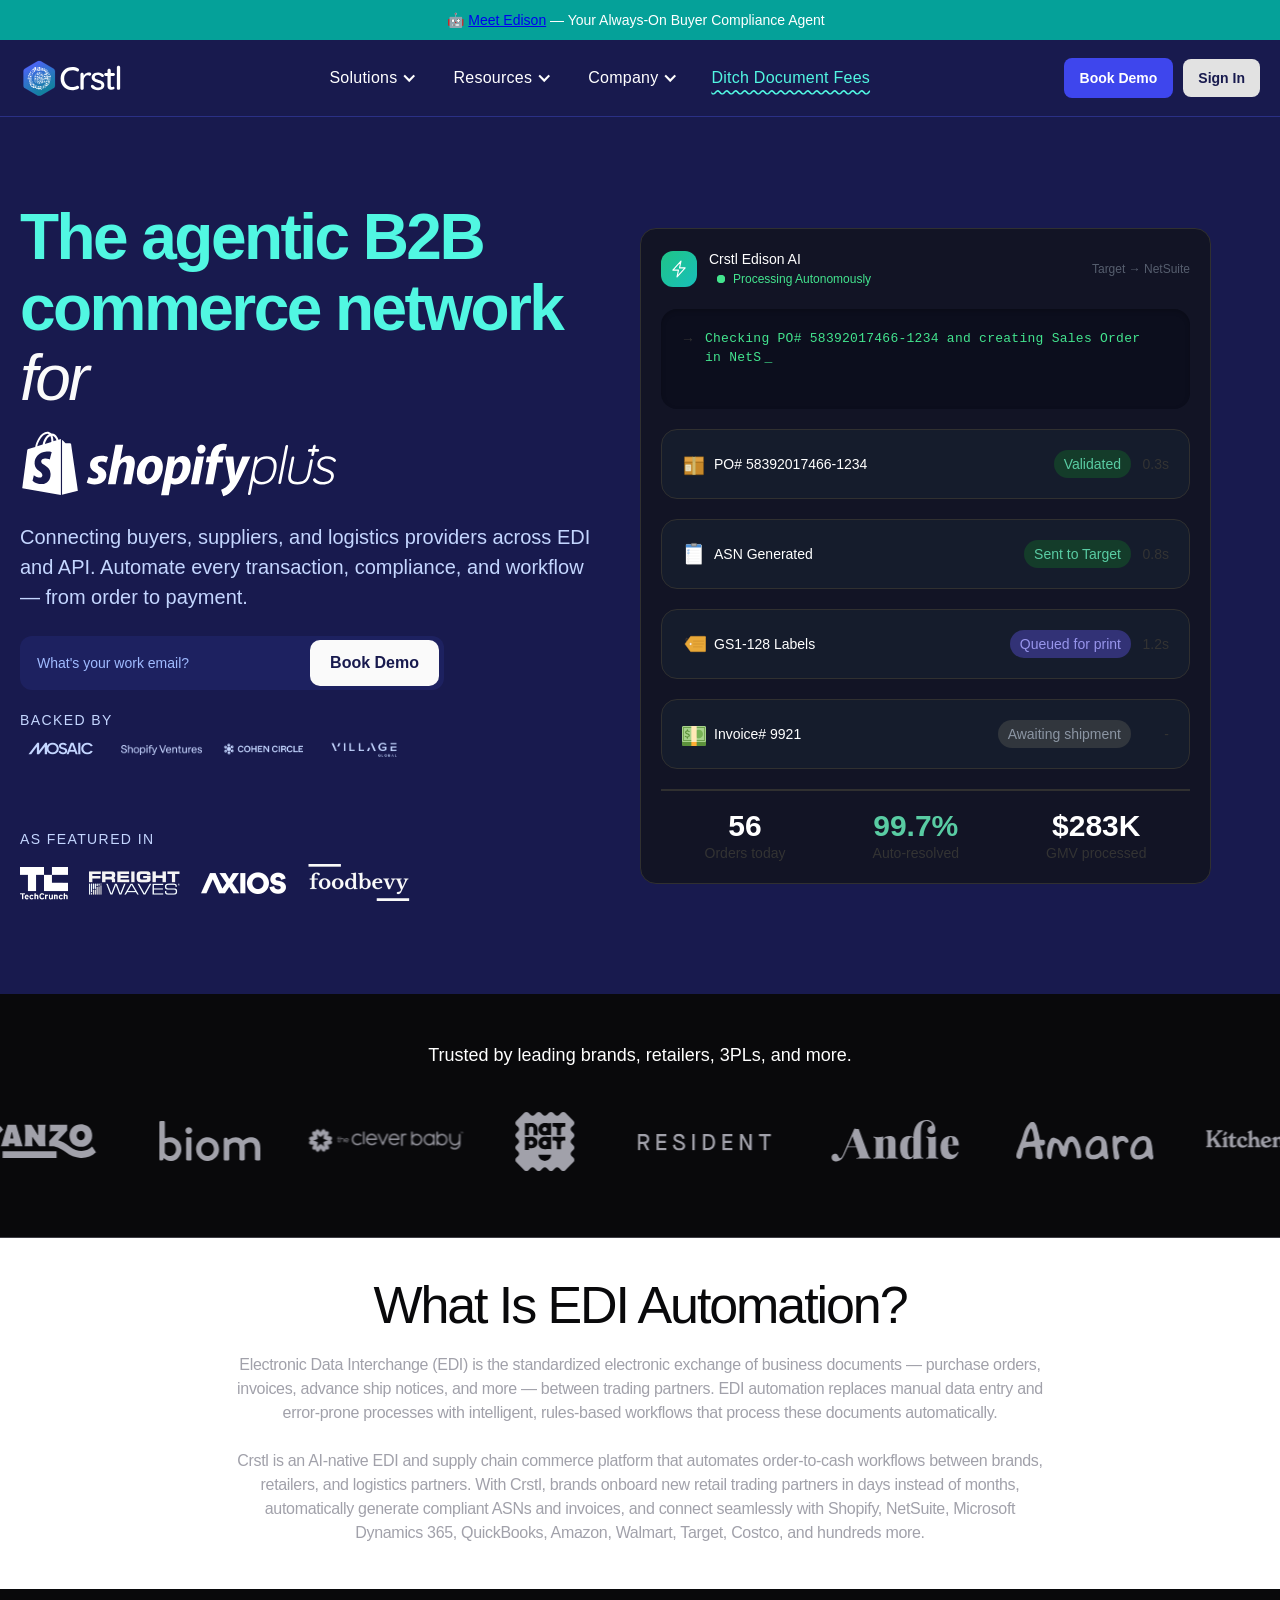
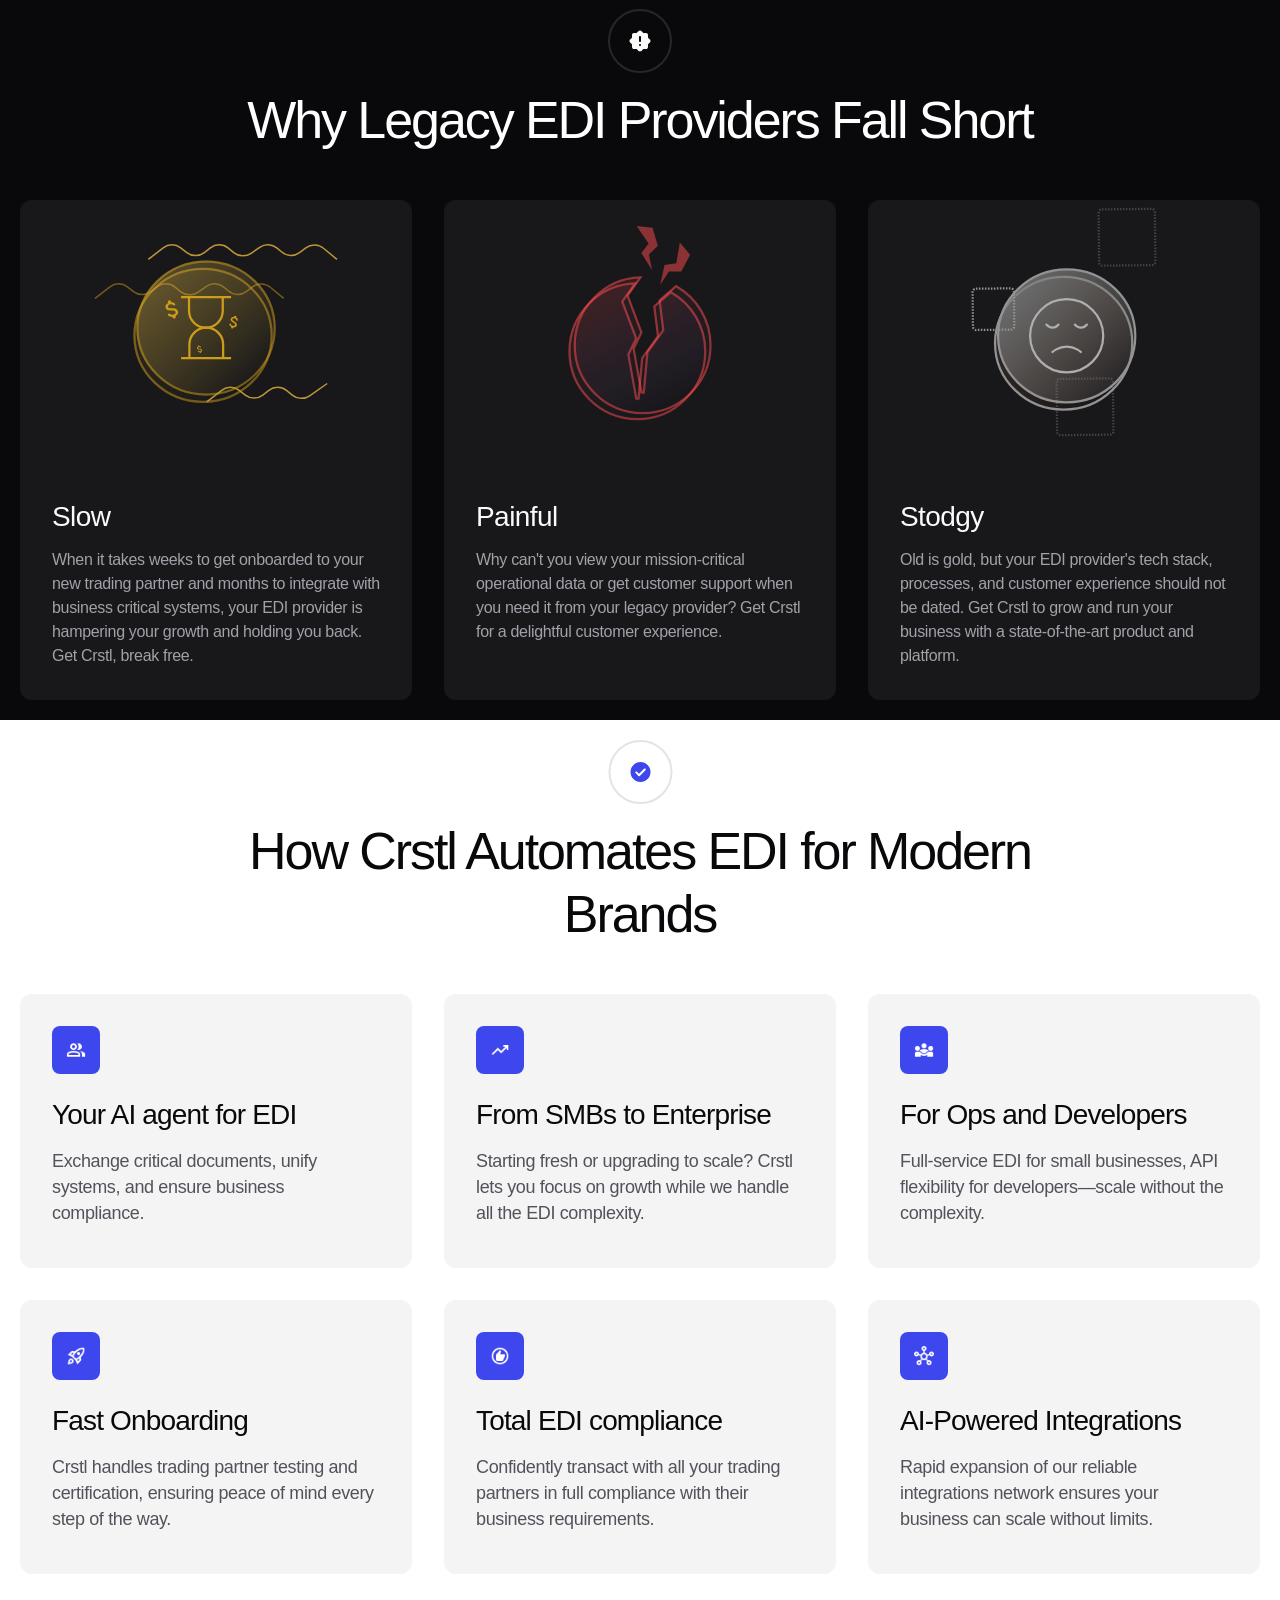
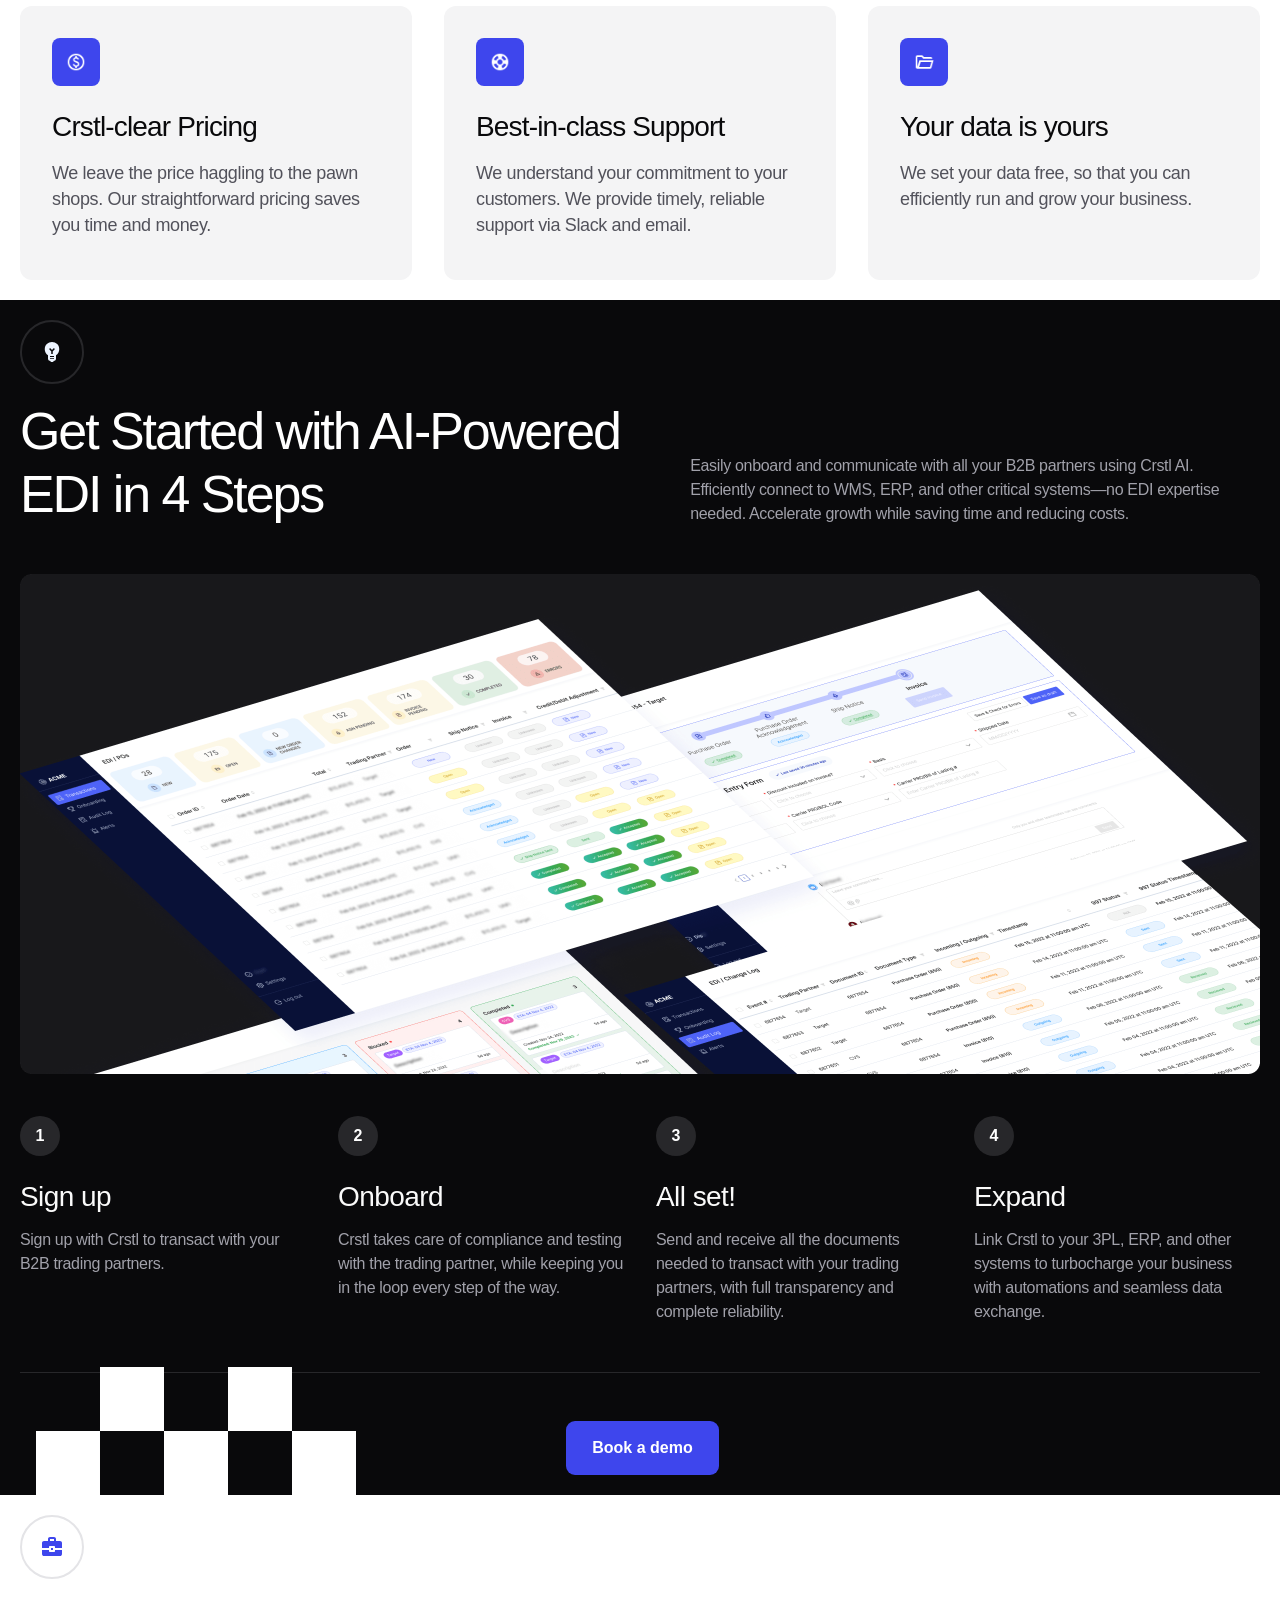
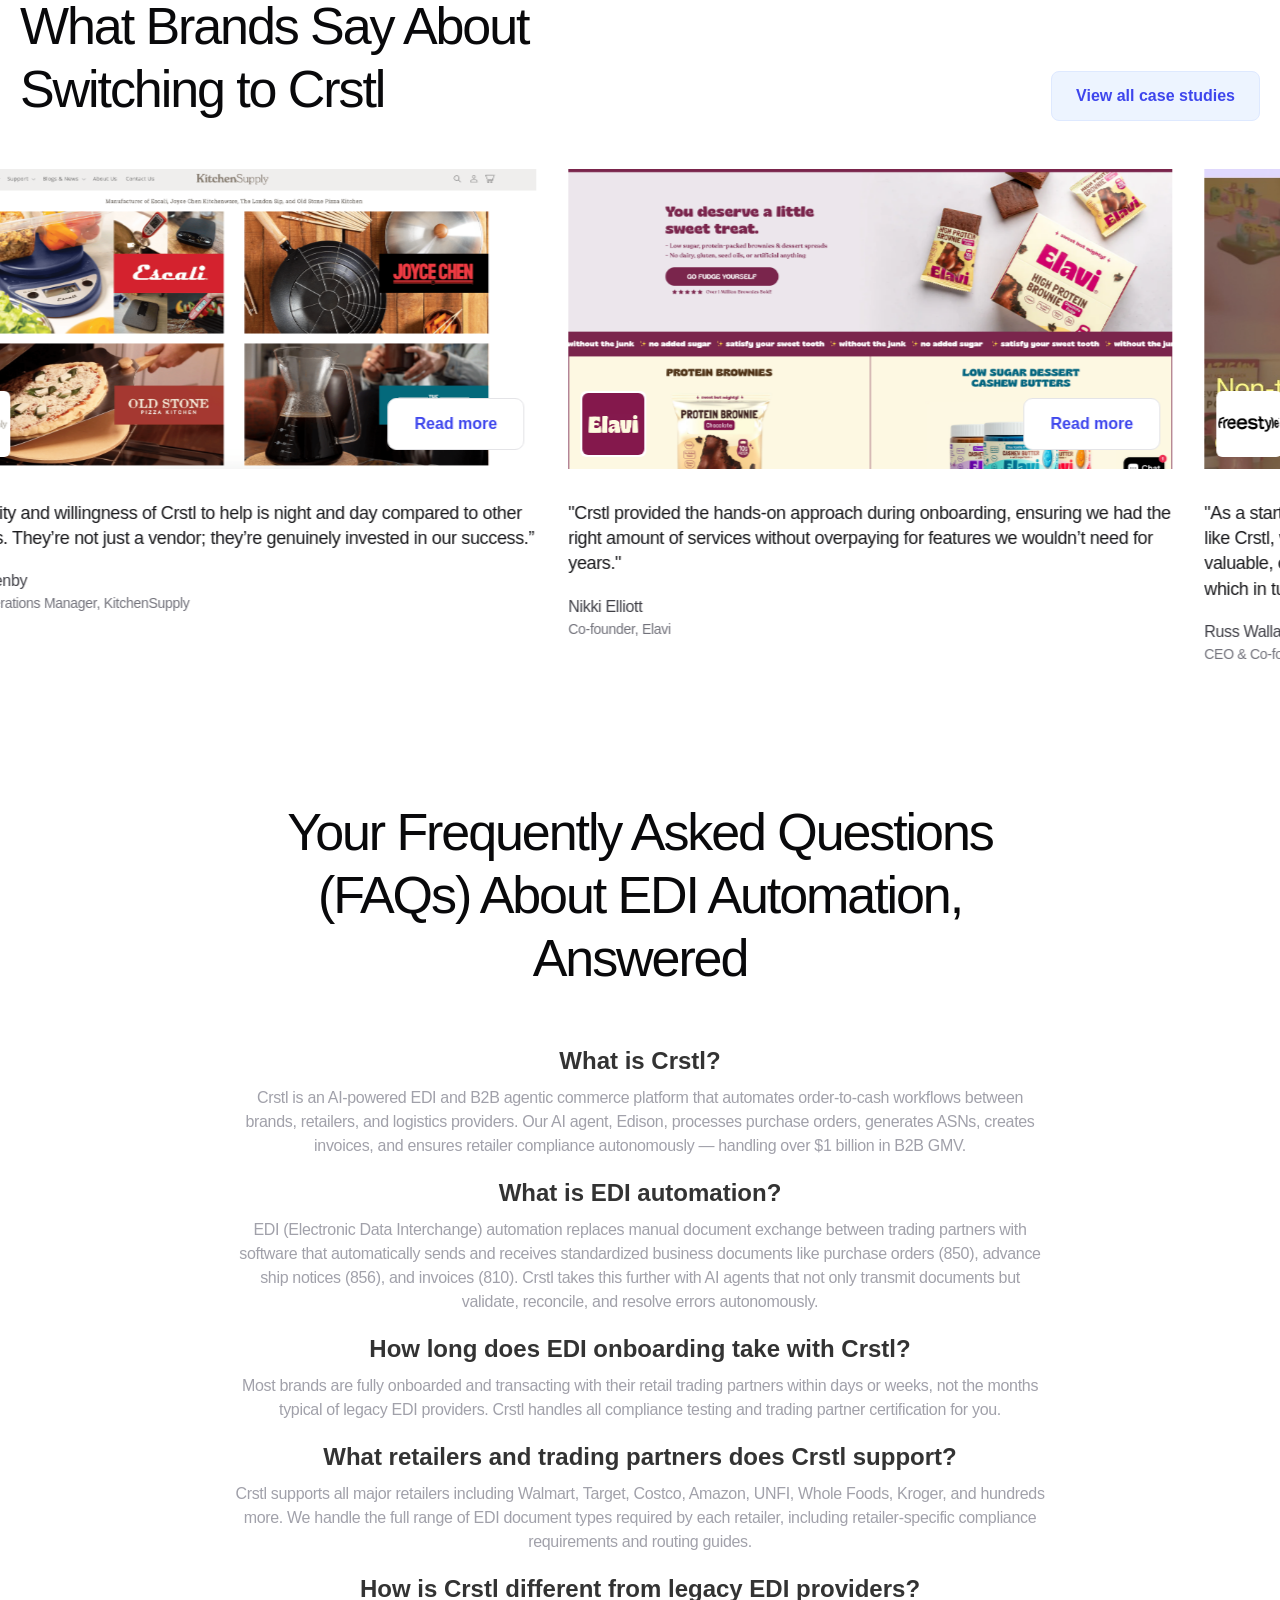
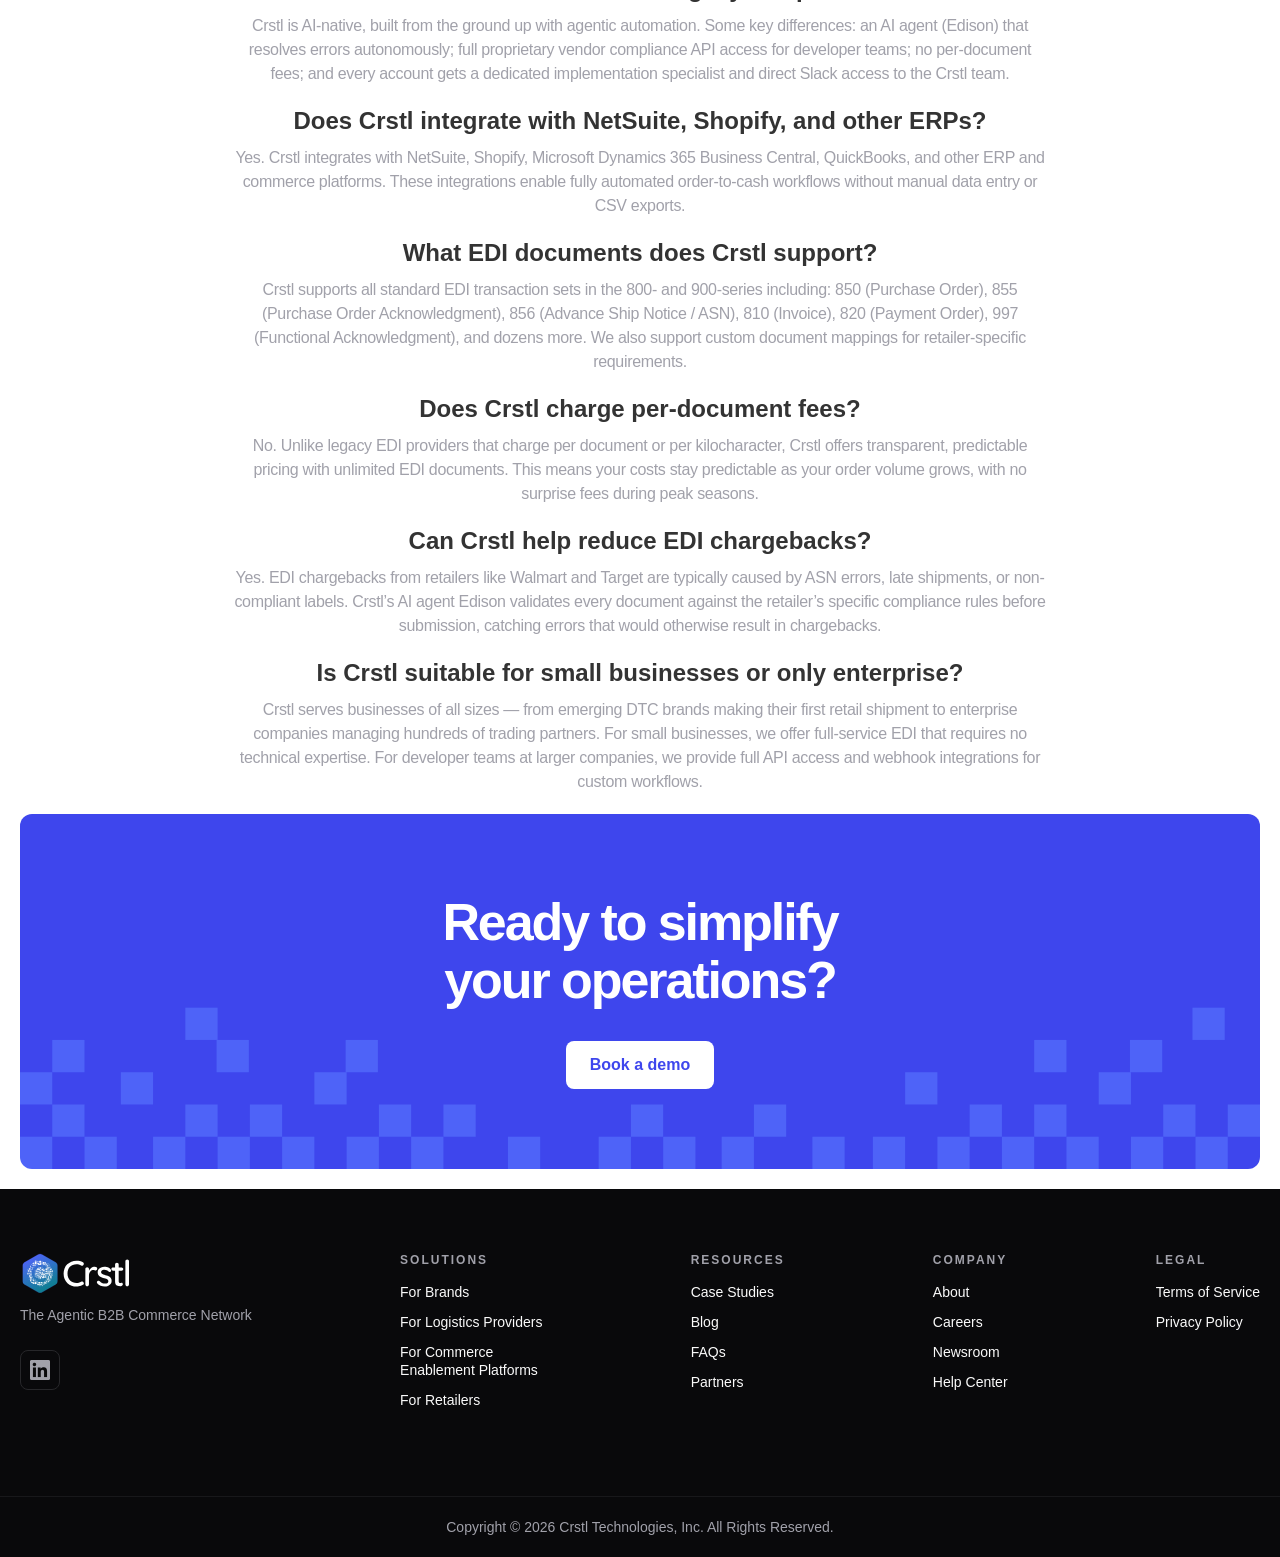
==== snapshots/crstl-ai-before-2026-06-02/index.html @ 2a6557ae "Publish before homepage snapshot" ====
<!DOCTYPE html><!-- This site was created in Webflow. https://webflow.com --><!-- Last Published: Tue Jun 02 2026 08:21:38 GMT+0000 (Coordinated Universal Time) -->
<html data-wf-domain="www.crstl.ai" data-wf-page="67c1d447e2637d991e43d0bb" data-wf-site="63c7fa859476d07adb636d64" lang="en">
  <head>
    <meta charset="utf-8" />
    <link href="https://cdn.prod.website-files.com" rel="preconnect" />
    <title>AI-Powered EDI Automation Platform for Brands &amp; Retailers | Crstl</title>
    <meta content="Crstl automates EDI transactions for brands, retailers &amp; 3PLs with AI agents. Onboard trading partners in days, not months. $1B+ in B2B GMV processed." name="description" />
    <meta content="AI-Powered EDI Automation Platform for Brands &amp; Retailers | Crstl" property="og:title" />
    <meta content="Crstl automates EDI transactions for brands, retailers &amp; 3PLs with AI agents. Onboard trading partners in days, not months. $1B+ in B2B GMV processed." property="og:description" />
    <meta content="assets/cdn.prod.website-files.com/63c7fa859476d07adb636d64/63ce76bb2eb32a786b43572a_crstl-polygon-logo-4418fba6.png" property="og:image" />
    <meta content="AI-Powered EDI Automation Platform for Brands &amp; Retailers | Crstl" name="twitter:title" />
    <meta content="Crstl automates EDI transactions for brands, retailers &amp; 3PLs with AI agents. Onboard trading partners in days, not months. $1B+ in B2B GMV processed." name="twitter:description" />
    <meta content="assets/cdn.prod.website-files.com/63c7fa859476d07adb636d64/63ce76bb2eb32a786b43572a_crstl-polygon-logo-4418fba6.png" name="twitter:image" />
    <meta property="og:type" content="website" />
    <meta content="summary_large_image" name="twitter:card" />
    <meta content="width=device-width, initial-scale=1" name="viewport" />
    <meta content="tMioOgiADTXcHLIafWwNBrEUAxlNtXv-vm8iln6TcaQ" name="google-site-verification" />
    <meta content="Webflow" name="generator" />
    <link href="assets/cdn.prod.website-files.com/63c7fa859476d07adb636d64/css/crstl-2023.webflow.shared.39495c943.min-92ffde90.css" rel="stylesheet" type="text/css" />
    <link href="assets/fonts.googleapis.com/css-ba293ebe" rel="stylesheet" type="text/css" />
    <script type="text/javascript">
      ! function(o, c) {
        var n = c.documentElement,
          t = " w-mod-";
        n.className += t + "js", ("ontouchstart" in o || o.DocumentTouch && c instanceof DocumentTouch) && (n.className += t + "touch")
      }(window, document);
    </script>
    <link href="assets/cdn.prod.website-files.com/63c7fa859476d07adb636d64/63d7779c61a91848b0adf367_favicon-063686c3.png" rel="shortcut icon" type="image/x-icon" />
    <link href="assets/cdn.prod.website-files.com/63c7fa859476d07adb636d64/63d777ccd184c402b2b199ba_favicon (1)-19cab5d1.png" rel="apple-touch-icon" />
    <link href="https://www.crstl.ai" rel="canonical" />
    <script type="application/ld+json">
      {
        "@context": "https://schema.org",
        "@type": "SoftwareApplication",
        "name": "Crstl",
        "url": "/",
        "applicationCategory": "BusinessApplication",
        "operatingSystem": "Web",
        "description": "AI-powered EDI and B2B agentic commerce platform that automates order-to-cash workflows between brands, retailers, and logistics providers. Edison AI agent processes purchase orders, generates ASNs, creates invoices, and ensures retailer compliance autonomously.",
        "offers": {
          "@type": "Offer",
          "description": "Transparent, predictable pricing with unlimited EDI documents and no per-document fees"
        },
        "featureList": [
          "AI agent for EDI automation",
          "Fast trading partner onboarding",
          "Total EDI compliance",
          "AI-powered integrations with NetSuite, Shopify, Microsoft Dynamics 365, QuickBooks",
          "Support for all major retailers including Walmart, Target, Costco, Amazon",
          "Automated ASN and invoice generation",
          "EDI chargeback reduction",
          "Best-in-class customer support via Slack and email"
        ],
        "aggregateRating": {
          "@type": "AggregateRating",
          "ratingValue": "5",
          "reviewCount": "6"
        },
        "review": [{
            "@type": "Review",
            "author": {
              "@type": "Person",
              "name": "Josh Lazenby",
              "jobTitle": "Senior Operations Manager",
              "worksFor": {
                "@type": "Organization",
                "name": "KitchenSupply"
              }
            },
            "reviewBody": "The ability and willingness of Crstl to help is night and day compared to other providers. They're not just a vendor; they're genuinely invested in our success.",
            "reviewRating": {
              "@type": "Rating",
              "ratingValue": "5"
            }
          },
          {
            "@type": "Review",
            "author": {
              "@type": "Person",
              "name": "Nikki Elliott",
              "jobTitle": "Co-founder",
              "worksFor": {
                "@type": "Organization",
                "name": "Elavi"
              }
            },
            "reviewBody": "Crstl provided the hands-on approach during onboarding, ensuring we had the right amount of services without overpaying for features we wouldn't need for years.",
            "reviewRating": {
              "@type": "Rating",
              "ratingValue": "5"
            }
          },
          {
            "@type": "Review",
            "author": {
              "@type": "Person",
              "name": "Russ Wallace",
              "jobTitle": "CEO & Co-founder",
              "worksFor": {
                "@type": "Organization",
                "name": "Freestyle"
              }
            },
            "reviewBody": "As a startup, our biggest advantage is speed of execution. Having a partner, like Crstl, who shares that same advantage and acts quickly was incredibly valuable, especially when it allowed us to get EDI set up with UNFI sooner, which in turn allowed us to secure better payment terms.",
            "reviewRating": {
              "@type": "Rating",
              "ratingValue": "5"
            }
          },
          {
            "@type": "Review",
            "author": {
              "@type": "Person",
              "name": "Will Gahagan",
              "jobTitle": "CEO",
              "worksFor": {
                "@type": "Organization",
                "name": "Biom"
              }
            },
            "reviewBody": "To me, the real difference with Crstl is how fast they respond. There's always going to be issues, but just knowing that the Crstl customer support team is there and will respond quickly if we have an issue makes all the difference.",
            "reviewRating": {
              "@type": "Rating",
              "ratingValue": "5"
            }
          },
          {
            "@type": "Review",
            "author": {
              "@type": "Person",
              "name": "Ryan Chen",
              "jobTitle": "CFO & Co-founder",
              "worksFor": {
                "@type": "Organization",
                "name": "Neuro"
              }
            },
            "reviewBody": "Crstl delivers a product that makes traditional platforms look like a protection racket. As a fast-emerging brand, Crstl enables us to adapt and scale without viewing us as another pocket to pick. Out with the old, in with the new, please and thank you.",
            "reviewRating": {
              "@type": "Rating",
              "ratingValue": "5"
            }
          },
          {
            "@type": "Review",
            "author": {
              "@type": "Person",
              "name": "Silas Ang",
              "jobTitle": "Director of Supply Chain",
              "worksFor": {
                "@type": "Organization",
                "name": "Immi"
              }
            },
            "reviewBody": "Our team is a lot more efficient [since switching to Crstl]. When it comes to onboarding a customer, the time that it takes is very short.",
            "reviewRating": {
              "@type": "Rating",
              "ratingValue": "5"
            }
          }
        ],
        "publisher": {
          "@type": "Organization",
          "name": "Crstl Technologies, Inc.",
          "logo": {
            "@type": "ImageObject",
            "url": "https://cdn.prod.website-files.com/63c7fa859476d07adb636d64/67672db30e6dd1557925fb20_Group%2037320%20(1).svg"
          }
        }
      }
    </script>

    <!-- Schema Markup: Organization, SoftwareApplication, FAQPage, Service -->
    <script type="application/ld+json">
      [{
          "@context": "https://schema.org",
          "@type": "Organization",
          "name": "Crstl",
          "url": "https://www.crstl.ai",
          "logo": "https://cdn.prod.website-files.com/63c7fa859476d07adb636d64/63ce76bb2eb32a786b43572a_crstl-polygon-logo.png",
          "description": "Crstl is an AI-powered EDI automation platform connecting brands, retailers, and 3PLs. Automate every purchase order, ASN, invoice, and compliance workflow — from order to payment.",
          "foundingDate": "2022",
          "sameAs": [
            "https://www.linkedin.com/company/crstl",
            "https://twitter.com/usecrstl"
          ]
        },
        {
          "@context": "https://schema.org",
          "@type": "SoftwareApplication",
          "name": "Crstl",
          "applicationCategory": "BusinessApplication",
          "operatingSystem": "Web",
          "url": "https://www.crstl.ai",
          "description": "AI-powered EDI automation platform for brands, retailers, and 3PLs. Automate purchase orders, ASNs, invoices, and compliance workflows with AI agents.",
          "offers": {
            "@type": "Offer",
            "price": "0",
            "priceCurrency": "USD",
            "description": "Contact Crstl for pricing information."
          },
          "featureList": [
            "Automated EDI transaction processing",
            "AI-powered vendor compliance",
            "Retail onboarding in days",
            "NetSuite, Shopify, and 3PL integrations",
            "Real-time order visibility"
          ]
        },
        {
          "@context": "https://schema.org",
          "@type": "Service",
          "name": "EDI Automation for Brands",
          "provider": {
            "@type": "Organization",
            "name": "Crstl"
          },
          "serviceType": "EDI Automation",
          "description": "Crstl automates EDI workflows for consumer brands selling into retailers like Walmart, Target, and Costco — eliminating manual data entry, chargebacks, and compliance failures.",
          "areaServed": "US",
          "url": "https://www.crstl.ai/solutions/brands"
        },
        {
          "@context": "https://schema.org",
          "@type": "Service",
          "name": "EDI Automation for 3PLs and Logistics Providers",
          "provider": {
            "@type": "Organization",
            "name": "Crstl"
          },
          "serviceType": "3PL EDI Compliance Automation",
          "description": "Crstl helps third-party logistics providers automate routing guide compliance, EDI transactions, and order fulfillment workflows for their retail brand clients.",
          "areaServed": "US",
          "url": "https://www.crstl.ai/solutions/logistics"
        },
        {
          "@context": "https://schema.org",
          "@type": "FAQPage",
          "mainEntity": [{
              "@type": "Question",
              "name": "What is Crstl?",
              "acceptedAnswer": {
                "@type": "Answer",
                "text": "Crstl is an AI-powered EDI automation platform that connects brands, retailers, and 3PLs. It replaces manual EDI processes with AI agents that autonomously handle purchase orders, ASNs, invoices, and retail compliance — processing over $1 billion in B2B GMV."
              }
            },
            {
              "@type": "Question",
              "name": "What is EDI automation?",
              "acceptedAnswer": {
                "@type": "Answer",
                "text": "EDI (Electronic Data Interchange) automation uses software to electronically exchange business documents — like purchase orders (850), advance ship notices (856), and invoices (810) — between trading partners without manual data entry. AI-powered EDI automation like Crstl goes further by resolving exceptions, ensuring compliance, and processing transactions autonomously."
              }
            },
            {
              "@type": "Question",
              "name": "How long does EDI onboarding take with Crstl?",
              "acceptedAnswer": {
                "@type": "Answer",
                "text": "Crstl onboards brands to new retail trading partners in days, compared to weeks or months with traditional EDI providers. Crstl handles all trading partner testing and certification."
              }
            },
            {
              "@type": "Question",
              "name": "What retailers does Crstl support?",
              "acceptedAnswer": {
                "@type": "Answer",
                "text": "Crstl supports hundreds of retail trading partners including Walmart, Target, Costco, Amazon, and more. The Crstl network connects suppliers and buyers across EDI and API."
              }
            },
            {
              "@type": "Question",
              "name": "How does Crstl compare to SPS Commerce?",
              "acceptedAnswer": {
                "@type": "Answer",
                "text": "Unlike SPS Commerce, Crstl does not charge per-document fees. Crstl offers flat-rate pricing, AI-powered automation, and onboards trading partners in days rather than months. Crstl is purpose-built for modern brands that need speed, transparency, and agentic automation."
              }
            },
            {
              "@type": "Question",
              "name": "Does Crstl integrate with NetSuite and Shopify?",
              "acceptedAnswer": {
                "@type": "Answer",
                "text": "Yes. Crstl integrates with NetSuite, Shopify, Microsoft Dynamics 365 Business Central, and other ERP and commerce platforms — enabling fully automated order-to-cash workflows without manual intervention."
              }
            }
          ]
        }
      ]
    </script>
  </head>
  <body class="body--msd">
    <section class="section">
      <div class="text-block-41">🤖 <a href="https://www.crstl.ai/blog/the-end-of-the-error-code-chase-meet-edison-your-ai-powered-edi-agent">Meet Edison</a> — Your Always-On Buyer Compliance Agent  </div>
    </section>
    <div>
      <div data-wf--main--header--component--variant="base" class="navbar-logo-center">
        <div data-animation="default" data-collapse="medium" data-duration="600" data-easing="ease-out-cubic" data-easing2="ease-in-out-expo" role="banner" class="navbar-logo-center-container shadow-three w-nav">
          <div class="container--msd nav--c">
            <div class="navbar-wrapper-three"><a href="/" aria-current="page" class="logo--msd w-nav-brand w--current"><img loading="lazy" src="assets/cdn.prod.website-files.com/63c7fa859476d07adb636d64/67673d6d90ec09a6353db1a6_Frame 37147-2b604298.svg" alt="" /></a>
              <nav role="navigation" class="nav-menu-wrapper-three w-nav-menu">
                <div class="nav-menu-three">
                  <div class="nav--dot"></div>
                  <ul role="list" class="nav-menu-block top w-list-unstyled">
                    <li class="list-item-2">
                      <div data-delay="200" data-hover="true" class="nav-dropdown-2 w-dropdown">
                        <div class="nav-dropdown-toggle w-dropdown-toggle">
                          <div>Solutions</div>
                          <div class="nav-dropdown-icon-2 w-icon-dropdown-toggle"></div>
                        </div>
                        <nav class="nav-dropdown-list shadow-three mobile-shadow-hide w-dropdown-list">
                          <div class="drop--down--full-gap">
                            <div class="dropdown--wrapper if--only--coll">
                              <div class="mega--menu">
                                <div class="arrow"><img loading="lazy" src="assets/cdn.prod.website-files.com/63c7fa859476d07adb636d64/67d86172d7b56f195fc055bc_Polygon 4-291988eb.svg" alt="" /></div>
                                <div class="flex--hori--gap--6">
                                  <div class="t--100">
                                    <div class="mega--gap--16">
                                      <div id="w-node-b2f194d4-7746-66c3-21a7-340a4a9966a8-4a99668b" class="menu--title">By Customer</div><a href="/solutions/brands" class="menu--with--icon w-inline-block"><img loading="lazy" src="assets/cdn.prod.website-files.com/63c7fa859476d07adb636d64/67d85dffe8dc80cbd5eeea10_Frame 37321-1f22675c.svg" alt="" class="mega--icon" />
                                        <div>
                                          <div class="nav-dropdown-link title">Brands</div>
                                          <div class="nav-dropdown-link sub">Onboard, Transact, Integrate, and Save</div>
                                        </div>
                                      </a><a href="/solutions/logistics" class="menu--with--icon w-inline-block"><img loading="lazy" src="assets/cdn.prod.website-files.com/63c7fa859476d07adb636d64/67d86565436471ae07105db7_Frame 37321-8d6165dd.svg" alt="" class="mega--icon" />
                                        <div>
                                          <div class="nav-dropdown-link title">Logistics Providers</div>
                                          <div class="nav-dropdown-link sub">3PL, WMS, TMS</div>
                                        </div>
                                      </a><a href="/solutions/retailers" class="menu--with--icon w-inline-block"><img loading="lazy" src="assets/cdn.prod.website-files.com/63c7fa859476d07adb636d64/67d8656573e1134565b91b5c_Frame 37321-1-96804710.svg" alt="" class="mega--icon" />
                                        <div>
                                          <div class="nav-dropdown-link title">Retailers</div>
                                          <div class="nav-dropdown-link sub">Wholesale, Dropship, Direct Store Delivery</div>
                                        </div>
                                      </a><a href="/solutions/commerce-platforms" class="menu--with--icon w-inline-block"><img loading="lazy" src="assets/cdn.prod.website-files.com/63c7fa859476d07adb636d64/67d865659d34b1c96333d1f9_Frame 37321-2-67a5c117.svg" alt="" class="mega--icon" />
                                        <div>
                                          <div class="nav-dropdown-link title">Commerce Enablement Platforms</div>
                                          <div class="nav-dropdown-link sub">Ecommerce, ERP, WMS, and more</div>
                                        </div>
                                      </a>
                                    </div>
                                  </div>
                                  <div>
                                    <div class="mega--gap--16">
                                      <div id="w-node-b2f194d4-7746-66c3-21a7-340a4a9966c8-4a99668b" class="menu--title">ecosystem</div><a href="/retail-network" class="menu--with--icon w-inline-block"><img loading="lazy" src="assets/cdn.prod.website-files.com/63c7fa859476d07adb636d64/67d86565015f754427c31160_Frame 37321-3-8df0a54d.svg" alt="" class="mega--icon" />
                                        <div>
                                          <div class="nav-dropdown-link title">Retailer Network</div>
                                          <div class="nav-dropdown-link sub">Expand distribution</div>
                                        </div>
                                      </a><a href="/integrations" class="menu--with--icon w-inline-block"><img loading="lazy" src="assets/cdn.prod.website-files.com/63c7fa859476d07adb636d64/67d86565d2416af389efa4be_Frame 37321-4-af6c6854.svg" alt="" class="mega--icon" />
                                        <div>
                                          <div class="nav-dropdown-link title">Integrations Network</div>
                                          <div class="nav-dropdown-link sub">Connect essential systems</div>
                                        </div>
                                      </a>
                                    </div>
                                  </div>
                                </div>
                              </div>
                            </div>
                          </div>
                        </nav>
                      </div>
                    </li>
                    <li class="list-item-2">
                      <div data-delay="200" data-hover="true" class="nav-dropdown-2 w-dropdown">
                        <div class="nav-dropdown-toggle w-dropdown-toggle">
                          <div>Resources</div>
                          <div class="nav-dropdown-icon-2 w-icon-dropdown-toggle"></div>
                        </div>
                        <nav class="nav-dropdown-list shadow-three mobile-shadow-hide w-dropdown-list">
                          <div class="drop--down--full-gap">
                            <div class="dropdown--wrapper if--only--coll">
                              <div class="mega--menu">
                                <div class="flex--hori--gap--6">
                                  <div>
                                    <div class="mega--gap--16"><a href="/case-studies" class="menu--with--icon w-inline-block"><img loading="lazy" src="assets/cdn.prod.website-files.com/63c7fa859476d07adb636d64/67d866d0858b5a0eb4081ca9_Frame 37321-1-bf930838.svg" alt="" class="mega--icon" />
                                        <div>
                                          <div class="nav-dropdown-link title">Case studies</div>
                                          <div class="nav-dropdown-link sub">Success stories with Crstl</div>
                                        </div>
                                      </a><a href="/blog" class="menu--with--icon w-inline-block"><img loading="lazy" src="assets/cdn.prod.website-files.com/63c7fa859476d07adb636d64/67d866cf9b5ca966d2087e93_Frame 37321-4-bf696bd7.svg" alt="" class="mega--icon" />
                                        <div>
                                          <div class="nav-dropdown-link title">Blog</div>
                                          <div class="nav-dropdown-link sub">Insights, trends, and updates</div>
                                        </div>
                                      </a><a href="/faqs" class="menu--with--icon w-inline-block"><img loading="lazy" src="assets/cdn.prod.website-files.com/63c7fa859476d07adb636d64/67d866cf8784cc20f7c5c77f_Frame 37321-6104380c.svg" alt="" class="mega--icon" />
                                        <div>
                                          <div class="nav-dropdown-link title">FAQ</div>
                                          <div class="nav-dropdown-link sub">Quick answers to common questions</div>
                                        </div>
                                      </a><a href="/partner-program" class="menu--with--icon w-inline-block"><img loading="lazy" src="assets/cdn.prod.website-files.com/63c7fa859476d07adb636d64/67d866d07368d1b59e8cfdc5_Frame 37321-3-6756ece0.svg" alt="" class="mega--icon" />
                                        <div>
                                          <div class="nav-dropdown-link title">Partners</div>
                                          <div class="nav-dropdown-link sub">Join Crstl’s partner network</div>
                                        </div>
                                      </a></div>
                                  </div>
                                </div>
                                <div class="arrow"><img loading="lazy" src="assets/cdn.prod.website-files.com/63c7fa859476d07adb636d64/67d86172d7b56f195fc055bc_Polygon 4-291988eb.svg" alt="" /></div>
                              </div>
                            </div>
                          </div>
                        </nav>
                      </div>
                    </li>
                    <li class="list-item-2">
                      <div data-delay="200" data-hover="true" class="nav-dropdown-2 w-dropdown">
                        <div class="nav-dropdown-toggle w-dropdown-toggle">
                          <div>Company</div>
                          <div class="nav-dropdown-icon-2 w-icon-dropdown-toggle"></div>
                        </div>
                        <nav class="nav-dropdown-list shadow-three mobile-shadow-hide w-dropdown-list">
                          <div class="drop--down--full-gap">
                            <div class="dropdown--wrapper if--only--coll">
                              <div class="mega--menu">
                                <div class="flex--hori--gap--6">
                                  <div>
                                    <div class="mega--gap--16 hori"><a href="/company/about" class="menu--with--icon w-inline-block"><img loading="lazy" src="assets/cdn.prod.website-files.com/63c7fa859476d07adb636d64/67d8a2d0277104914ba71fce_Frame 37321-94bf9c0d.svg" alt="" class="mega--icon" />
                                        <div>
                                          <div class="nav-dropdown-link title">About us</div>
                                          <div class="nav-dropdown-link sub">What drives Crstl forward</div>
                                        </div>
                                      </a><a href="/company/careers" class="menu--with--icon w-inline-block"><img loading="lazy" src="assets/cdn.prod.website-files.com/63c7fa859476d07adb636d64/67d8a2ce5ce9fbe12badf8dc_Frame 37321-2-6f1cf610.svg" alt="" class="mega--icon" />
                                        <div>
                                          <div class="nav-dropdown-link title">Careers</div>
                                          <div class="nav-dropdown-link sub">Join our growing team</div>
                                        </div>
                                      </a><a href="/company/newsroom" class="menu--with--icon w-inline-block"><img loading="lazy" src="assets/cdn.prod.website-files.com/63c7fa859476d07adb636d64/67d866d0e0728ca880ea4f30_Frame 37321-5-b66394a2.svg" alt="" class="mega--icon" />
                                        <div>
                                          <div class="nav-dropdown-link title">Newsroom</div>
                                          <div class="nav-dropdown-link sub">News and press updates</div>
                                        </div>
                                      </a></div>
                                  </div>
                                </div>
                                <div class="arrow"><img loading="lazy" src="assets/cdn.prod.website-files.com/63c7fa859476d07adb636d64/67d86172d7b56f195fc055bc_Polygon 4-291988eb.svg" alt="" /></div>
                              </div>
                            </div>
                          </div>
                        </nav>
                      </div>
                    </li>
                    <li class="list-item-2">
                      <div class="menu--wrp"><a href="/ditch-document-fees" class="nav-link-green">Ditch Document Fees</a></div>
                    </li>
                  </ul>
                  <ul role="list" class="nav-menu-block mob--fixed w-list-unstyled">
                    <li class="mobile-margin-top-10"><a href="#" class="button--pp blue out--line _2 w-button">Contact us</a><a href="/demo" class="button--pp blue hdr w-button">Book Demo</a><a href="https://omnicrstl.web.app/login" target="_blank" class="button-login w-button">Sign In</a></li>
                  </ul>
                </div>
              </nav>
              <div class="menu-button-3 w-nav-button">
                <div data-is-ix2-target="1" class="lottie-animation-2" data-w-id="deaa2b51-de8a-0a08-ab80-7fedcea5df0d" data-animation-type="lottie" data-src="assets/cdn.prod.website-files.com/63c7fa859476d07adb636d64/67daa23d36a6e8e506144ef0_Open to close-f9ebae12.lottie" data-loop="1" data-direction="1" data-autoplay="0" data-renderer="svg" data-default-duration="0" data-duration="1.0416666666666667" data-loading="eager" data-ix2-initial-state="0"></div>
              </div>
            </div>
          </div>
        </div>
      </div>
      <section class="section--msd hero--sec">
        <div class="w-layout-blockcontainer container--msd if--relative mob--0 w-container">
          <div>
            <div class="w-layout-grid hero--grid">
              <div id="w-node-d173f09a-7189-bad7-e87d-0cf44a8dc3e0-1e43d0bb" class="hero--card--left">
                <div class="mob--p--24">
                  <div class="sliding-componenet">
                    <div class="mb--20">
                      <div class="div-block-77">
                        <div class="main--title if--80 again--70 colored">The agentic B2B commerce network <span class="italic--text--white">for</span></div>
                      </div>
                      <div class="w-dyn-list">
                        <div role="list" class="logo--swp w-dyn-items">
                          <div role="listitem" class="collection-item _2 w-dyn-item">
                            <div class="main--title if--80 again--70 w-embed">
                              <div class="flex--center--msd"><img src="assets/cdn.prod.website-files.com/63c82678edd5b455644410a9/67d9e55d760a2df5e05cae46_Logo-dec61e9a.svg"> </div>

                              <style>
                                .flex--center--msd {
                                  display: flex;
                                  gap: 13px;

                                }

                                @media only screen and (max-width: 768px) {
                                  .flex--center--msd img {
                                    height: 40px;
                                  }

                                  .flex--center--msd {
                                    gap: 8px;
                                    display: flex;
                                    align-items: center;
                                    justify-content: center;

                                  }
                                }

                                @media only screen and (max-width: 320px) {
                                  .flex--center--msd img {
                                    height: 40px;
                                    width: 100%
                                  }

                                  .flex--center--msd {
                                    gap: 8px;
                                    display: flex;
                                    align-items: center;
                                    justify-content: center;
                                    width: 100%
                                  }
                                }
                              </style>
                            </div>
                          </div>
                          <div role="listitem" class="collection-item _2 w-dyn-item">
                            <div class="main--title if--80 again--70 w-embed">
                              <div class="flex--center--msd"><img src="assets/cdn.prod.website-files.com/63c82678edd5b455644410a9/67d9d2bcdc6303fadda28fca_Logo-189b320e.svg"> </div>

                              <style>
                                .flex--center--msd {
                                  display: flex;
                                  gap: 13px;

                                }

                                @media only screen and (max-width: 768px) {
                                  .flex--center--msd img {
                                    height: 40px;
                                  }

                                  .flex--center--msd {
                                    gap: 8px;
                                    display: flex;
                                    align-items: center;
                                    justify-content: center;

                                  }
                                }

                                @media only screen and (max-width: 320px) {
                                  .flex--center--msd img {
                                    height: 40px;
                                    width: 100%
                                  }

                                  .flex--center--msd {
                                    gap: 8px;
                                    display: flex;
                                    align-items: center;
                                    justify-content: center;
                                    width: 100%
                                  }
                                }
                              </style>
                            </div>
                          </div>
                          <div role="listitem" class="collection-item _2 w-dyn-item">
                            <div class="main--title if--80 again--70 w-embed">
                              <div class="flex--center--msd"><img src="assets/cdn.prod.website-files.com/63c82678edd5b455644410a9/67d9d32ea8cde96dcb93c70b_Group-391ce21a.svg"> brands</div>

                              <style>
                                .flex--center--msd {
                                  display: flex;
                                  gap: 13px;

                                }

                                @media only screen and (max-width: 768px) {
                                  .flex--center--msd img {
                                    height: 40px;
                                  }

                                  .flex--center--msd {
                                    gap: 8px;
                                    display: flex;
                                    align-items: center;
                                    justify-content: center;

                                  }
                                }

                                @media only screen and (max-width: 320px) {
                                  .flex--center--msd img {
                                    height: 40px;
                                    width: 100%
                                  }

                                  .flex--center--msd {
                                    gap: 8px;
                                    display: flex;
                                    align-items: center;
                                    justify-content: center;
                                    width: 100%
                                  }
                                }
                              </style>
                            </div>
                          </div>
                          <div role="listitem" class="collection-item _2 w-dyn-item">
                            <div class="main--title if--80 again--70 w-embed">
                              <div class="flex--center--msd"><img src="assets/cdn.prod.website-files.com/63c82678edd5b455644410a9/67d9d3637515c3f5bfbd9587_package_2 (1)-6671a285.svg"> 3PLs</div>

                              <style>
                                .flex--center--msd {
                                  display: flex;
                                  gap: 13px;

                                }

                                @media only screen and (max-width: 768px) {
                                  .flex--center--msd img {
                                    height: 40px;
                                  }

                                  .flex--center--msd {
                                    gap: 8px;
                                    display: flex;
                                    align-items: center;
                                    justify-content: center;

                                  }
                                }

                                @media only screen and (max-width: 320px) {
                                  .flex--center--msd img {
                                    height: 40px;
                                    width: 100%
                                  }

                                  .flex--center--msd {
                                    gap: 8px;
                                    display: flex;
                                    align-items: center;
                                    justify-content: center;
                                    width: 100%
                                  }
                                }
                              </style>
                            </div>
                          </div>
                          <div role="listitem" class="collection-item _2 w-dyn-item">
                            <div class="main--title if--80 again--70 w-embed">
                              <div class="flex--center--msd"><img src="assets/cdn.prod.website-files.com/63c82678edd5b455644410a9/67d9d3864addad6bda83831b_storefront (1)-2d6d20d9.svg"> Retailers</div>

                              <style>
                                .flex--center--msd {
                                  display: flex;
                                  gap: 13px;

                                }

                                @media only screen and (max-width: 768px) {
                                  .flex--center--msd img {
                                    height: 40px;
                                  }

                                  .flex--center--msd {
                                    gap: 8px;
                                    display: flex;
                                    align-items: center;
                                    justify-content: center;

                                  }
                                }

                                @media only screen and (max-width: 320px) {
                                  .flex--center--msd img {
                                    height: 40px;
                                    width: 100%
                                  }

                                  .flex--center--msd {
                                    gap: 8px;
                                    display: flex;
                                    align-items: center;
                                    justify-content: center;
                                    width: 100%
                                  }
                                }
                              </style>
                            </div>
                          </div>
                          <div role="listitem" class="collection-item _2 w-dyn-item">
                            <div class="main--title if--80 again--70 w-embed">
                              <div class="flex--center--msd"><img src="assets/cdn.prod.website-files.com/63c82678edd5b455644410a9/67d9d3b9eafd6b869f312398_Group 37343 (1)-a01c72ae.svg"> Target brands</div>

                              <style>
                                .flex--center--msd {
                                  display: flex;
                                  gap: 13px;

                                }

                                @media only screen and (max-width: 768px) {
                                  .flex--center--msd img {
                                    height: 40px;
                                  }

                                  .flex--center--msd {
                                    gap: 8px;
                                    display: flex;
                                    align-items: center;
                                    justify-content: center;

                                  }
                                }

                                @media only screen and (max-width: 320px) {
                                  .flex--center--msd img {
                                    height: 40px;
                                    width: 100%
                                  }

                                  .flex--center--msd {
                                    gap: 8px;
                                    display: flex;
                                    align-items: center;
                                    justify-content: center;
                                    width: 100%
                                  }
                                }
                              </style>
                            </div>
                          </div>
                          <div role="listitem" class="collection-item _2 w-dyn-item">
                            <div class="main--title if--80 again--70 w-embed">
                              <div class="flex--center--msd"><img src="assets/cdn.prod.website-files.com/63c82678edd5b455644410a9/67d9d3dc052e780adcd8851a_Vector (6)-c8b3c629.svg"> Walmart brands</div>

                              <style>
                                .flex--center--msd {
                                  display: flex;
                                  gap: 13px;

                                }

                                @media only screen and (max-width: 768px) {
                                  .flex--center--msd img {
                                    height: 40px;
                                  }

                                  .flex--center--msd {
                                    gap: 8px;
                                    display: flex;
                                    align-items: center;
                                    justify-content: center;

                                  }
                                }

                                @media only screen and (max-width: 320px) {
                                  .flex--center--msd img {
                                    height: 40px;
                                    width: 100%
                                  }

                                  .flex--center--msd {
                                    gap: 8px;
                                    display: flex;
                                    align-items: center;
                                    justify-content: center;
                                    width: 100%
                                  }
                                }
                              </style>
                            </div>
                          </div>
                          <div role="listitem" class="collection-item _2 w-dyn-item">
                            <div class="main--title if--80 again--70 w-embed">
                              <div class="flex--center--msd"><img src="assets/cdn.prod.website-files.com/63c82678edd5b455644410a9/67daaf0d1e352d606b163993_Costco Wholesale 1-c22121a4.svg"> brands</div>

                              <style>
                                .flex--center--msd {
                                  display: flex;
                                  gap: 13px;

                                }

                                @media only screen and (max-width: 768px) {
                                  .flex--center--msd img {
                                    height: 40px;
                                  }

                                  .flex--center--msd {
                                    gap: 8px;
                                    display: flex;
                                    align-items: center;
                                    justify-content: center;

                                  }
                                }

                                @media only screen and (max-width: 320px) {
                                  .flex--center--msd img {
                                    height: 40px;
                                    width: 100%
                                  }

                                  .flex--center--msd {
                                    gap: 8px;
                                    display: flex;
                                    align-items: center;
                                    justify-content: center;
                                    width: 100%
                                  }
                                }
                              </style>
                            </div>
                          </div>
                          <div role="listitem" class="collection-item _2 w-dyn-item">
                            <div class="main--title if--80 again--70 w-embed">
                              <div class="flex--center--msd"><img src="assets/cdn.prod.website-files.com/63c82678edd5b455644410a9/67d9d3fda19938319611353a_local_shipping (2)-f5bae259.svg"> Wholesalers</div>

                              <style>
                                .flex--center--msd {
                                  display: flex;
                                  gap: 13px;

                                }

                                @media only screen and (max-width: 768px) {
                                  .flex--center--msd img {
                                    height: 40px;
                                  }

                                  .flex--center--msd {
                                    gap: 8px;
                                    display: flex;
                                    align-items: center;
                                    justify-content: center;

                                  }
                                }

                                @media only screen and (max-width: 320px) {
                                  .flex--center--msd img {
                                    height: 40px;
                                    width: 100%
                                  }

                                  .flex--center--msd {
                                    gap: 8px;
                                    display: flex;
                                    align-items: center;
                                    justify-content: center;
                                    width: 100%
                                  }
                                }
                              </style>
                            </div>
                          </div>
                          <div role="listitem" class="collection-item _2 w-dyn-item">
                            <div class="main--title if--80 again--70 w-embed">
                              <div class="flex--center--msd"><img src="assets/cdn.prod.website-files.com/63c82678edd5b455644410a9/67d9eb3fedd51bbee10ffdd5_factory-c3a0bb2d.svg"> Manufacturers</div>

                              <style>
                                .flex--center--msd {
                                  display: flex;
                                  gap: 13px;

                                }

                                @media only screen and (max-width: 768px) {
                                  .flex--center--msd img {
                                    height: 40px;
                                  }

                                  .flex--center--msd {
                                    gap: 8px;
                                    display: flex;
                                    align-items: center;
                                    justify-content: center;

                                  }
                                }

                                @media only screen and (max-width: 320px) {
                                  .flex--center--msd img {
                                    height: 40px;
                                    width: 100%
                                  }

                                  .flex--center--msd {
                                    gap: 8px;
                                    display: flex;
                                    align-items: center;
                                    justify-content: center;
                                    width: 100%
                                  }
                                }
                              </style>
                            </div>
                          </div>
                          <div role="listitem" class="collection-item _2 w-dyn-item">
                            <div class="main--title if--80 again--70 w-embed">
                              <div class="flex--center--msd"><img src="assets/cdn.prod.website-files.com/63c82678edd5b455644410a9/67d9d431ed99597e2b8b2e40_account_balance (1)-9443a8dd.svg"> Government</div>

                              <style>
                                .flex--center--msd {
                                  display: flex;
                                  gap: 13px;

                                }

                                @media only screen and (max-width: 768px) {
                                  .flex--center--msd img {
                                    height: 40px;
                                  }

                                  .flex--center--msd {
                                    gap: 8px;
                                    display: flex;
                                    align-items: center;
                                    justify-content: center;

                                  }
                                }

                                @media only screen and (max-width: 320px) {
                                  .flex--center--msd img {
                                    height: 40px;
                                    width: 100%
                                  }

                                  .flex--center--msd {
                                    gap: 8px;
                                    display: flex;
                                    align-items: center;
                                    justify-content: center;
                                    width: 100%
                                  }
                                }
                              </style>
                            </div>
                          </div>
                          <div role="listitem" class="collection-item _2 w-dyn-item">
                            <div class="main--title if--80 again--70 w-embed">
                              <div class="flex--center--msd"><img src="assets/cdn.prod.website-files.com/63c82678edd5b455644410a9/67daaf6d7370cbed56975427_Logo-c30fcf5e.svg"> </div>

                              <style>
                                .flex--center--msd {
                                  display: flex;
                                  gap: 13px;

                                }

                                @media only screen and (max-width: 768px) {
                                  .flex--center--msd img {
                                    height: 40px;
                                  }

                                  .flex--center--msd {
                                    gap: 8px;
                                    display: flex;
                                    align-items: center;
                                    justify-content: center;

                                  }
                                }

                                @media only screen and (max-width: 320px) {
                                  .flex--center--msd img {
                                    height: 40px;
                                    width: 100%
                                  }

                                  .flex--center--msd {
                                    gap: 8px;
                                    display: flex;
                                    align-items: center;
                                    justify-content: center;
                                    width: 100%
                                  }
                                }
                              </style>
                            </div>
                          </div>
                        </div>
                      </div>
                    </div>
                    <p class="inner--sub--title">Connecting buyers, suppliers, and logistics providers across EDI and API. Automate every transaction, compliance, and workflow — from order to payment.</p>
                  </div>
                  <div class="mt--24"></div>
                  <div class="form-block mb--20 w-form">
                    <form id="wf-form-Demo-1-field-form" name="wf-form-Demo-1-field-form" data-name="Demo 1 field form" redirect="/demo" data-redirect="/demo" method="post" class="form form-dark-background" data-wf-page-id="67c1d447e2637d991e43d0bb" data-wf-element-id="d173f09a-7189-bad7-e87d-0cf44a8dc3f1" data-turnstile-sitekey="0x4AAAAAAAQTptj2So4dx43e"><input class="email-1 w-input" maxlength="256" name="email-2" data-name="Email 2" placeholder="What&#x27;s your work email?" type="email" id="email-2" required="" /><input type="submit" data-wait="Please wait..." class="submit-button-2 w-button" value="Book Demo" /></form>
                    <div class="w-form-done">
                      <div>Thank you! Your submission has been received!</div>
                    </div>
                    <div class="w-form-fail">
                      <div>Oops! Something went wrong while submitting the form.</div>
                    </div>
                  </div>
                  <div class="mt--24 none w-embed w-script">
                    <script charset="utf-8" type="text/javascript" src="//js.hsforms.net/forms/embed/v2.js"></script>
                    <script>
                      hbspt.forms.create({
                        region: "na1",
                        portalId: "39729901",
                        formId: "9858977d-6e55-45e8-901d-8d7f09c77a22",
                        onFormSubmitted: function($form, data) {
                          localStorage.setItem("email", data?.submissionValues?.email)
                          window.location.href = "/demo"
                        }
                      });
                    </script>
                  </div>
                  <div class="logos--flex horiz--gap--12">
                    <div class="font--18--colored uppercase">Backed By</div>
                    <div class="flex--logo gap--20">
                      <div class="bkd--logo"><img src="assets/cdn.prod.website-files.com/63c7fa859476d07adb636d64/67dab2ebb1cd4301dab5a46b_Container-de660666.png" loading="lazy" alt="Mosaic General Partnership logo — Crstl investor" /></div>
                      <div class="bkd--logo"><img src="assets/cdn.prod.website-files.com/63c7fa859476d07adb636d64/67dc7302349fba4d060bc932_Container-3-f5993493.png" loading="lazy" alt="Crstl investors and partners" /></div>
                      <div class="bkd--logo"><img src="assets/cdn.prod.website-files.com/63c7fa859476d07adb636d64/67dab2eb8f3280712b9e2a47_Container-1-2c2d3a26.png" loading="lazy" alt="Cohen Circle logo — Crstl investor" /></div>
                      <div class="bkd--logo"><img src="assets/cdn.prod.website-files.com/63c7fa859476d07adb636d64/67dab2ebd8d2fb5ffeabaf8f_Container-2-ed3f535a.png" loading="lazy" alt="Village Global logo — Crstl investor" /></div>
                    </div>
                  </div>
                  <div class="padding-32px"></div>
                  <div class="logos--flex horiz--gap--12">
                    <div class="font--18--colored uppercase">As Featured In</div>
                    <div class="flex--logo gap--20">
                      <div class="_w--48"><img loading="lazy" src="assets/cdn.prod.website-files.com/63c7fa859476d07adb636d64/67daecc360ac02fcdd8cbdf4_Logo-78b305f6.png" alt="TechCrunch logo — Crstl featured in TechCrunch" /></div>
                      <div class="_w--93"><img loading="lazy" src="assets/cdn.prod.website-files.com/63c7fa859476d07adb636d64/67daecc311e813a448c3f85e_Logo-1-de9fe55d.png" alt="FreightWaves logo — Crstl featured in FreightWaves" /></div>
                      <div class="_w--85"><img loading="lazy" src="assets/cdn.prod.website-files.com/63c7fa859476d07adb636d64/67daecc3f48b657db7e8e2a9_Logo-2-f020c384.png" alt="Axios logo — Crstl featured in Axios" /></div>
                      <div class="_w--105"><img loading="lazy" src="assets/cdn.prod.website-files.com/63c7fa859476d07adb636d64/67daecc33c07e6da13d9a34b_Logo-3-35d81d1c.png" alt="Foodbevy logo — Crstl featured in Foodbevy" /></div>
                    </div>
                  </div>
                  <h1 class="seo-h1">AI-Powered EDI Automation — The Agentic B2B Commerce Network for Brands, Retailers &amp; 3PLs</h1>
                </div>
              </div>
              <div class="hero--card--left">
                <div class="mob--p--24 agent-hero">
                  <div class="agent-section-container">
                    <div class="agent-section-header">
                      <div class="agent-header-left">
                        <div class="agent-icon-container"><img src="assets/cdn.prod.website-files.com/63c7fa859476d07adb636d64/699d48157ae862a34af32216_zap-cfc8cf26.svg" loading="lazy" alt="Crstl Edison AI agent processing EDI purchase orders autonomously" class="image-32" /></div>
                        <div class="agent-title-section">
                          <div class="text-block-42">Crstl Edison AI</div>
                          <div class="div-block-76">
                            <div class="w-embed">
                              <style>
                                .status-dot {
                                  width: 8px;
                                  height: 8px;
                                  border-radius: 50%;
                                  background: #43e48e;
                                  position: relative;
                                }

                                .status-dot::after {
                                  content: '';
                                  position: absolute;
                                  top: 0;
                                  left: 0;
                                  width: 100%;
                                  height: 100%;
                                  border-radius: 50%;
                                  background: #43e48e;
                                  animation: pulse 2s ease-out infinite;
                                }

                                @keyframes pulse {
                                  0% {
                                    transform: scale(1);
                                    opacity: 1;
                                  }

                                  100% {
                                    transform: scale(3);
                                    opacity: 0;
                                  }
                                }
                              </style>
                            </div>
                            <div class="status-dot"></div>
                            <div class="text-block-43">Processing Autonomously</div>
                          </div>
                        </div>
                      </div>
                      <div class="agent-header-right">
                        <div class="text-block-44">Target → NetSuite</div>
                      </div>
                    </div>
                    <div class="agent-section-dynamic-text-display">
                      <div class="text-block-46">→</div>
                      <div class="agent-status-text">This is some text inside of a div block.</div>
                      <div class="w-embed w-script">
                        <style>
                          .agent-section-dynamic-text-display .agent-status-text {
                            font-family: "SFMono-Regular", Menlo, Monaco, Consolas,
                              "Liberation Mono", "Courier New", monospace;
                            font-size: 13px;
                            font-weight: 500;
                            line-height: 1.5;
                            letter-spacing: 0.02em;
                            color: #43e48e;

                            white-space: normal;
                            word-break: break-word;
                            overflow-wrap: anywhere;

                            display: inline;
                          }

                          /* Cursor */
                          .agent-section-dynamic-text-display .agent-status-text::after {
                            content: "_";
                            margin-left: 3px;
                            color: #43e48e;
                            animation: cursorBlink 1.2s steps(1) infinite;
                          }

                          @keyframes cursorBlink {
                            50% {
                              opacity: 0;
                            }
                          }
                        </style>

                        <script>
                          (function() {

                            const root = document.currentScript.closest('.agent-section-dynamic-text-display');
                            if (!root) return;

                            const el = root.querySelector('.agent-status-text');
                            if (!el) return;

                            const messages = [
                              "Checking PO# 58392017466-1234 and creating Sales Order in NetSuite...",
                              "Auto-generating ASN with GS1-128 labels for Target DC-1234 using NetSuite Fulfillment...",
                              "Creating NetSuite Invoice using Invoice# 9921...",
                            ];

                            const typeSpeed = 45;
                            const deleteSpeed = 30;
                            const holdFull = 1600;
                            const holdEmpty = 400;

                            let msgIndex = 0;
                            let charIndex = 0;
                            let direction = 1;

                            function tick() {
                              const msg = messages[msgIndex];
                              el.textContent = msg.slice(0, charIndex);

                              if (direction === 1) {
                                if (charIndex < msg.length) {
                                  charIndex++;
                                  setTimeout(tick, typeSpeed);
                                } else {
                                  direction = -1;
                                  setTimeout(tick, holdFull);
                                }
                              } else {
                                if (charIndex > 0) {
                                  charIndex--;
                                  setTimeout(tick, deleteSpeed);
                                } else {
                                  direction = 1;
                                  msgIndex = (msgIndex + 1) % messages.length;
                                  setTimeout(tick, holdEmpty);
                                }
                              }
                            }

                            el.textContent = "";
                            tick();

                          })();
                        </script>
                      </div>
                    </div>
                    <div class="agent-step">
                      <div class="agent-step-left"><img src="assets/cdn.prod.website-files.com/63c7fa859476d07adb636d64/699d712f4907e99ba1ff46da_5b8247f91b667531b4ad021fcf87e85a_carton-icon-41321ec0.svg" loading="lazy" alt="Purchase order carton icon — Crstl EDI workflow step" class="agent-step-icon" />
                        <div class="agent-step-text">PO# 58392017466-1234</div>
                      </div>
                      <div class="agent-step-right">
                        <div class="status-chip status-chip--green">
                          <div class="status-chip-text status-chip--green">Validated</div>
                        </div>
                        <div class="agent-step-time">0.3s</div>
                      </div>
                    </div>
                    <div class="agent-step">
                      <div class="agent-step-left"><img src="assets/cdn.prod.website-files.com/63c7fa859476d07adb636d64/69a035e5e5c5411ea45b527b_notepad-icon-e35f47a9.svg" loading="lazy" alt="ASN document icon — Crstl automated EDI order processing step" class="agent-step-icon" />
                        <div class="agent-step-text">ASN Generated</div>
                      </div>
                      <div class="agent-step-right">
                        <div class="status-chip status-chip--green">
                          <div class="status-chip-text status-chip--green">Sent to Target</div>
                        </div>
                        <div class="agent-step-time">0.8s</div>
                      </div>
                    </div>
                    <div class="agent-step">
                      <div class="agent-step-left"><img src="assets/cdn.prod.website-files.com/63c7fa859476d07adb636d64/69a0369bba030f05f056e549_label-tag-1cd4621b.svg" loading="lazy" alt="GS1-128 shipping label icon — Crstl EDI automated fulfillment step" class="agent-step-icon" />
                        <div class="agent-step-text">GS1-128 Labels</div>
                      </div>
                      <div class="agent-step-right">
                        <div class="status-chip status-chip--purple">
                          <div class="status-chip-text status-chip--purple">Queued for print</div>
                        </div>
                        <div class="agent-step-time">1.2s</div>
                      </div>
                    </div>
                    <div class="agent-step">
                      <div class="agent-step-left"><img src="assets/cdn.prod.website-files.com/63c7fa859476d07adb636d64/69a038b55206d1d9c3f73bea_currency-1233b43b.svg" loading="lazy" alt="Invoice icon — Crstl Edison AI automated EDI billing step" class="agent-step-icon" />
                        <div class="agent-step-text">Invoice# 9921</div>
                      </div>
                      <div class="agent-step-right">
                        <div class="status-chip status-chip--grey">
                          <div class="status-chip-text status-chip--grey">Awaiting shipment</div>
                        </div>
                        <div class="agent-step-time">-</div>
                      </div>
                    </div>
                    <div class="agent-section-separator"></div>
                    <div class="agent-section-footer">
                      <div class="agent-stat">
                        <div class="agent-stat-number">56</div>
                        <div class="agent-stat-text">Orders today</div>
                      </div>
                      <div class="agent-stat">
                        <div class="agent-stat-number agent-stat-number--green">99.7%</div>
                        <div class="agent-stat-text">Auto-resolved</div>
                      </div>
                      <div class="agent-stat">
                        <div class="agent-stat-number">$283K</div>
                        <div class="agent-stat-text">GMV processed</div>
                      </div>
                    </div>
                  </div>
                </div>
              </div>
              <div class="absol--video--right">
                <div data-poster-url="assets/cdn.prod.website-files.com/63c7fa859476d07adb636d64/67daa7d619984ceccaccad9c_Background 2-poster-00001-a5ef0867.jpg" data-video-urls="assets/cdn.prod.website-files.com/63c7fa859476d07adb636d64/67daa7d619984ceccaccad9c_Background 2-transcode-45d6fa7d.mp4,assets/cdn.prod.website-files.com/63c7fa859476d07adb636d64/67daa7d619984ceccaccad9c_Background 2-transcode-a39751c1.webm" data-autoplay="true" data-loop="true" data-wf-ignore="true" class="background-video if--bg w-background-video w-background-video-atom"><video id="d173f09a-7189-bad7-e87d-0cf44a8dc405-video" autoplay="" loop="" style="background-image:url(&quot;assets/cdn.prod.website-files.com/63c7fa859476d07adb636d64/67daa7d619984ceccaccad9c_Background 2-poster-00001-a5ef0867.jpg&quot;)" muted="" playsinline="" data-wf-ignore="true" data-object-fit="cover">
                    <source src="assets/cdn.prod.website-files.com/63c7fa859476d07adb636d64/67daa7d619984ceccaccad9c_Background 2-transcode-45d6fa7d.mp4" data-wf-ignore="true" />
                    <source src="assets/cdn.prod.website-files.com/63c7fa859476d07adb636d64/67daa7d619984ceccaccad9c_Background 2-transcode-a39751c1.webm" data-wf-ignore="true" />
                  </video><img src="assets/cdn.prod.website-files.com/63c7fa859476d07adb636d64/67dee2a274a39274cd22beb5_5077ecb103dbb76c2827c0ba8a3ad29e_home-hero-b2b-edi-0db6bd4d.png" loading="lazy" width="Auto" height="Auto" alt="Crstl Edison AI agent processing EDI purchase orders autonomously for Target via NetSuite" srcset="assets/cdn.prod.website-files.com/63c7fa859476d07adb636d64/67dee2a274a39274cd22beb5_5077ecb103dbb76c2827c0ba8a3ad29e_home-hero-b2b-edi-p-500-09b850f8.png 500w, assets/cdn.prod.website-files.com/63c7fa859476d07adb636d64/67dee2a274a39274cd22beb5_5077ecb103dbb76c2827c0ba8a3ad29e_home-hero-b2b-edi-p-800-615122f0.png 800w, assets/cdn.prod.website-files.com/63c7fa859476d07adb636d64/67dee2a274a39274cd22beb5_5077ecb103dbb76c2827c0ba8a3ad29e_home-hero-b2b-edi-p-1080-26097634.png 1080w, assets/cdn.prod.website-files.com/63c7fa859476d07adb636d64/67dee2a274a39274cd22beb5_5077ecb103dbb76c2827c0ba8a3ad29e_home-hero-b2b-edi-0db6bd4d.png 1260w" sizes="(max-width: 479px) 100vw, (max-width: 767px) 48vw, (max-width: 991px) 356px, 47vw" class="hero--image" />
                  <div class="w-embed">
                    <style>
                      @media screen and (min-width: 1440px) {
                        .hero--image {
                          max-width: 75%;
                        }
                      }
                    </style>
                  </div>
                </div>
              </div>
            </div>
          </div>
        </div>
      </section>
      <div class="black--bg logoss">
        <div class="w-layout-blockcontainer container--msd w-container">
          <div class="center--logo--title">
            <div class="font--18--colored white">Trusted by leading brands, retailers, 3PLs, and more.</div>
          </div>
        </div>
        <div class="slider--full">
          <div class="collection-list-wrapper-15 w-dyn-list">
            <div role="list" class="logo--slder w-dyn-items">
              <div role="listitem" class="sl--logo w-dyn-item"><img src="assets/cdn.prod.website-files.com/63c82678edd5b455644410a9/67d34171b03cdb4f7aa9596e_Container-9-b238a1c3.svg" loading="lazy" alt="" /></div>
              <div role="listitem" class="sl--logo w-dyn-item"><img src="assets/cdn.prod.website-files.com/63c82678edd5b455644410a9/67d3416b60bf225cb2de9ae4_Container-8-6f78eb28.svg" loading="lazy" alt="" /></div>
              <div role="listitem" class="sl--logo w-dyn-item"><img src="assets/cdn.prod.website-files.com/63c82678edd5b455644410a9/67d3415f6cd226fcb462e1c3_Container-7-70856201.svg" loading="lazy" alt="" /></div>
              <div role="listitem" class="sl--logo w-dyn-item"><img src="assets/cdn.prod.website-files.com/63c82678edd5b455644410a9/67d34154ad472ee33c392d7a_Container-6-c247d2ae.svg" loading="lazy" alt="" /></div>
              <div role="listitem" class="sl--logo w-dyn-item"><img src="assets/cdn.prod.website-files.com/63c82678edd5b455644410a9/67d3414b5e90fb56c5c40d61_Container-5-bcda00f6.svg" loading="lazy" alt="" /></div>
              <div role="listitem" class="sl--logo w-dyn-item"><img src="assets/cdn.prod.website-files.com/63c82678edd5b455644410a9/67d341410292f3a5fef5cba2_Container-4-d26f2f93.svg" loading="lazy" alt="" /></div>
              <div role="listitem" class="sl--logo w-dyn-item"><img src="assets/cdn.prod.website-files.com/63c82678edd5b455644410a9/67d3413a504a018281f351db_Container-3-3258b66e.svg" loading="lazy" alt="" /></div>
              <div role="listitem" class="sl--logo w-dyn-item"><img src="assets/cdn.prod.website-files.com/63c82678edd5b455644410a9/67d34134b03cdb4f7aa90c65_Container-2-c5823d0d.svg" loading="lazy" alt="" /></div>
              <div role="listitem" class="sl--logo w-dyn-item"><img src="assets/cdn.prod.website-files.com/63c82678edd5b455644410a9/67d3412d136a0bac854b23b8_Container-1-3cb51a8b.svg" loading="lazy" alt="" /></div>
              <div role="listitem" class="sl--logo w-dyn-item"><img src="assets/cdn.prod.website-files.com/63c82678edd5b455644410a9/67d34124bf6a2d19ed70d623_Container-20e50e91.svg" loading="lazy" alt="" /></div>
            </div>
          </div>
          <div class="collection-list-wrapper-15 w-dyn-list">
            <div role="list" class="logo--slder w-dyn-items">
              <div role="listitem" class="sl--logo w-dyn-item"><img src="assets/cdn.prod.website-files.com/63c82678edd5b455644410a9/67d34171b03cdb4f7aa9596e_Container-9-b238a1c3.svg" loading="lazy" alt="" /></div>
              <div role="listitem" class="sl--logo w-dyn-item"><img src="assets/cdn.prod.website-files.com/63c82678edd5b455644410a9/67d3416b60bf225cb2de9ae4_Container-8-6f78eb28.svg" loading="lazy" alt="" /></div>
              <div role="listitem" class="sl--logo w-dyn-item"><img src="assets/cdn.prod.website-files.com/63c82678edd5b455644410a9/67d3415f6cd226fcb462e1c3_Container-7-70856201.svg" loading="lazy" alt="" /></div>
              <div role="listitem" class="sl--logo w-dyn-item"><img src="assets/cdn.prod.website-files.com/63c82678edd5b455644410a9/67d34154ad472ee33c392d7a_Container-6-c247d2ae.svg" loading="lazy" alt="" /></div>
              <div role="listitem" class="sl--logo w-dyn-item"><img src="assets/cdn.prod.website-files.com/63c82678edd5b455644410a9/67d3414b5e90fb56c5c40d61_Container-5-bcda00f6.svg" loading="lazy" alt="" /></div>
              <div role="listitem" class="sl--logo w-dyn-item"><img src="assets/cdn.prod.website-files.com/63c82678edd5b455644410a9/67d341410292f3a5fef5cba2_Container-4-d26f2f93.svg" loading="lazy" alt="" /></div>
              <div role="listitem" class="sl--logo w-dyn-item"><img src="assets/cdn.prod.website-files.com/63c82678edd5b455644410a9/67d3413a504a018281f351db_Container-3-3258b66e.svg" loading="lazy" alt="" /></div>
              <div role="listitem" class="sl--logo w-dyn-item"><img src="assets/cdn.prod.website-files.com/63c82678edd5b455644410a9/67d34134b03cdb4f7aa90c65_Container-2-c5823d0d.svg" loading="lazy" alt="" /></div>
              <div role="listitem" class="sl--logo w-dyn-item"><img src="assets/cdn.prod.website-files.com/63c82678edd5b455644410a9/67d3412d136a0bac854b23b8_Container-1-3cb51a8b.svg" loading="lazy" alt="" /></div>
              <div role="listitem" class="sl--logo w-dyn-item"><img src="assets/cdn.prod.website-files.com/63c82678edd5b455644410a9/67d34124bf6a2d19ed70d623_Container-20e50e91.svg" loading="lazy" alt="" /></div>
            </div>
          </div>
          <div class="collection-list-wrapper-15 w-dyn-list">
            <div role="list" class="logo--slder w-dyn-items">
              <div role="listitem" class="sl--logo w-dyn-item"><img src="assets/cdn.prod.website-files.com/63c82678edd5b455644410a9/67d34171b03cdb4f7aa9596e_Container-9-b238a1c3.svg" loading="lazy" alt="" /></div>
              <div role="listitem" class="sl--logo w-dyn-item"><img src="assets/cdn.prod.website-files.com/63c82678edd5b455644410a9/67d3416b60bf225cb2de9ae4_Container-8-6f78eb28.svg" loading="lazy" alt="" /></div>
              <div role="listitem" class="sl--logo w-dyn-item"><img src="assets/cdn.prod.website-files.com/63c82678edd5b455644410a9/67d3415f6cd226fcb462e1c3_Container-7-70856201.svg" loading="lazy" alt="" /></div>
              <div role="listitem" class="sl--logo w-dyn-item"><img src="assets/cdn.prod.website-files.com/63c82678edd5b455644410a9/67d34154ad472ee33c392d7a_Container-6-c247d2ae.svg" loading="lazy" alt="" /></div>
              <div role="listitem" class="sl--logo w-dyn-item"><img src="assets/cdn.prod.website-files.com/63c82678edd5b455644410a9/67d3414b5e90fb56c5c40d61_Container-5-bcda00f6.svg" loading="lazy" alt="" /></div>
              <div role="listitem" class="sl--logo w-dyn-item"><img src="assets/cdn.prod.website-files.com/63c82678edd5b455644410a9/67d341410292f3a5fef5cba2_Container-4-d26f2f93.svg" loading="lazy" alt="" /></div>
              <div role="listitem" class="sl--logo w-dyn-item"><img src="assets/cdn.prod.website-files.com/63c82678edd5b455644410a9/67d3413a504a018281f351db_Container-3-3258b66e.svg" loading="lazy" alt="" /></div>
              <div role="listitem" class="sl--logo w-dyn-item"><img src="assets/cdn.prod.website-files.com/63c82678edd5b455644410a9/67d34134b03cdb4f7aa90c65_Container-2-c5823d0d.svg" loading="lazy" alt="" /></div>
              <div role="listitem" class="sl--logo w-dyn-item"><img src="assets/cdn.prod.website-files.com/63c82678edd5b455644410a9/67d3412d136a0bac854b23b8_Container-1-3cb51a8b.svg" loading="lazy" alt="" /></div>
              <div role="listitem" class="sl--logo w-dyn-item"><img src="assets/cdn.prod.website-files.com/63c82678edd5b455644410a9/67d34124bf6a2d19ed70d623_Container-20e50e91.svg" loading="lazy" alt="" /></div>
            </div>
          </div>
        </div>
      </div>
      <section class="section--msd">
        <div class="w-layout-blockcontainer container--msd w-container">
          <div class="max--816 center--msd">
            <h2 class="sec--title--52">What Is EDI Automation?</h2>
            <p class="paragraph--fo--flex--title--block">Electronic Data Interchange (EDI) is the standardized electronic exchange of business documents — purchase orders, invoices, advance ship notices, and more — between trading partners. EDI automation replaces manual data entry and error-prone processes with intelligent, rules-based workflows that process these documents automatically.<br />‍</p>
            <p class="paragraph--fo--flex--title--block">Crstl is an AI-native EDI and supply chain commerce platform that automates order-to-cash workflows between brands, retailers, and logistics partners. With Crstl, brands onboard new retail trading partners in days instead of months, automatically generate compliant ASNs and invoices, and connect seamlessly with Shopify, NetSuite, Microsoft Dynamics 365, QuickBooks, Amazon, Walmart, Target, Costco, and hundreds more.<br />‍</p>
          </div>
        </div>
      </section>
      <section class="section--msd bg--black in--mob--top--pd">
        <div class="w-layout-blockcontainer container--msd w-container">
          <div class="title--block center--msd">
            <div><img src="assets/cdn.prod.website-files.com/63c7fa859476d07adb636d64/6783adc199d34df297e58c0c_Icon (7)-b4d19e3f.svg" loading="lazy" alt="Legacy EDI challenges icon" class="icon--title" />
              <h2 class="sec--title--52 flex--0 white">Why Legacy EDI Providers Fall Short</h2>
            </div>
          </div>
          <div>
            <div class="w-layout-grid col--03">
              <div class="single--box bg">
                <div class="color--box if--transparent"><img src="assets/cdn.prod.website-files.com/63c7fa859476d07adb636d64/6783ae8ae565c794176ed9a1_Group 37326-1d0c1e6d.svg" loading="lazy" alt="Legacy EDI providers are slow — Crstl gets brands live with retailers in days" class="ico--b" /></div>
                <div class="color--text">
                  <h3 class="h--3--msd">Slow</h3>
                  <p class="paragraph--fo--flex--title--block">When it takes weeks to get onboarded to your new trading partner and months to integrate with business critical systems, your EDI provider is hampering your growth and holding you back. Get Crstl, break free.</p>
                </div>
              </div>
              <div class="single--box bg">
                <div class="color--box if--transparent"><img src="assets/cdn.prod.website-files.com/63c7fa859476d07adb636d64/6783ae8af3408bc444410472_Group 37334-834c5c32.svg" loading="lazy" alt="Legacy EDI providers are painful to work with — Crstl gives full visibility and fast support" class="ico--b" /></div>
                <div class="color--text">
                  <h3 class="h--3--msd">Painful</h3>
                  <p class="paragraph--fo--flex--title--block">Why can&#x27;t you view your mission-critical operational data or get customer support when you need it from your legacy provider? Get Crstl for a delightful customer experience.</p>
                </div>
              </div>
              <div class="single--box bg">
                <div class="color--box if--transparent"><img src="assets/cdn.prod.website-files.com/63c7fa859476d07adb636d64/6783ae8a1408cb26e4e49126_Group 37312-31cb31cd.svg" loading="lazy" alt="Legacy EDI providers are stodgy — Crstl is modern AI-powered EDI" class="ico--b" /></div>
                <div class="color--text">
                  <h3 class="h--3--msd">Stodgy</h3>
                  <p class="paragraph--fo--flex--title--block">Old is gold, but your EDI provider&#x27;s tech stack, processes, and customer experience should not be dated. Get Crstl to grow and run your business with a state-of-the-art product and platform.</p>
                </div>
              </div>
            </div>
          </div>
        </div>
      </section>
      <section class="section--msd">
        <div class="w-layout-blockcontainer container--msd w-container">
          <div class="title--block center--msd">
            <div class="max--450 more"><img src="assets/cdn.prod.website-files.com/63c7fa859476d07adb636d64/6783a6c162d98a32b727d885_Icon (5)-43ec38ad.svg" loading="lazy" alt="Crstl — the modern AI-powered EDI platform" class="icon--title" />
              <h2 class="sec--title--52">How Crstl Automates EDI for Modern Brands</h2>
            </div>
          </div>
          <div>
            <div class="w-layout-grid col--03">
              <div class="single--block">
                <div class="color--text">
                  <div class="color--box _02"><img src="assets/cdn.prod.website-files.com/63c7fa859476d07adb636d64/67da5cf65e247bff5c7e8af2_group_24dp_FFFFFF_FILL0_wght400_GRAD0_opsz24-64d68143.png" loading="lazy" alt="AI agent for EDI icon — Crstl automates EDI transactions end-to-end" class="ico--b _40" /></div>
                  <div class="font--28 mb--12">Your AI agent for EDI</div>
                  <p class="font--20--bold">Exchange critical documents, unify systems, and ensure business compliance.</p>
                </div>
              </div>
              <div class="single--block">
                <div class="color--text">
                  <div class="color--box _02"><img src="assets/cdn.prod.website-files.com/63c7fa859476d07adb636d64/67da5d0ad2c64a8029c5a2a3_trending_up_24dp_FFFFFF_FILL0_wght400_GRAD0_opsz24-751acd5d.png" loading="lazy" alt="Scalable EDI icon — Crstl serves SMBs through enterprise brands" class="ico--b _40" /></div>
                  <div class="font--28 mb--12">From SMBs to Enterprise</div>
                  <p class="font--20--bold">Starting fresh or upgrading to scale? Crstl lets you focus on growth while we handle all the EDI complexity.</p>
                </div>
              </div>
              <div class="single--block">
                <div class="color--text">
                  <div class="color--box _02"><img src="assets/cdn.prod.website-files.com/63c7fa859476d07adb636d64/67da5d1bf8557f2a65f6c7ad_diversity_3_24dp_FFFFFF_FILL0_wght400_GRAD0_opsz24-514220e5.png" loading="lazy" alt="EDI for ops and developers icon — Crstl full-service and API-flexible EDI" class="ico--b _40" /></div>
                  <div class="font--28 mb--12">For Ops and Developers</div>
                  <p class="font--20--bold">Full-service EDI for small businesses, API flexibility for developers—scale without the complexity.</p>
                </div>
              </div>
              <div class="single--block">
                <div class="color--text">
                  <div class="color--box _02"><img src="assets/cdn.prod.website-files.com/63c7fa859476d07adb636d64/67da62d379a7f41fb24dbac5_rocket_launch_24dp_FFFFFF_FILL0_wght400_GRAD0_opsz24-635d637a.png" loading="lazy" alt="Fast EDI onboarding icon — Crstl handles trading partner testing and certification" class="ico--b _40" /></div>
                  <div class="font--28 mb--12">Fast Onboarding</div>
                  <p class="font--20--bold">Crstl handles trading partner testing and certification, ensuring peace of mind every step of the way.</p>
                </div>
              </div>
              <div class="single--block">
                <div class="color--text">
                  <div class="color--box _02"><img src="assets/cdn.prod.website-files.com/63c7fa859476d07adb636d64/67da6455b9dd14d58e8cf89d_recommend_24dp_FFFFFF_FILL0_wght400_GRAD0_opsz24-e2350de1.png" loading="lazy" alt="Total EDI compliance icon — Crstl ensures full retailer compliance for every transaction" class="ico--b _40" /></div>
                  <div class="font--28 mb--12">Total EDI compliance</div>
                  <p class="font--20--bold">Confidently transact with all your trading partners in full compliance with their business requirements.</p>
                </div>
              </div>
              <div class="single--block">
                <div class="color--text">
                  <div class="color--box _02"><img src="assets/cdn.prod.website-files.com/63c7fa859476d07adb636d64/67da622b8b0e2c3288a8bfb4_hub_24dp_FFFFFF_FILL0_wght400_GRAD0_opsz24-aaadc6e2.png" loading="lazy" alt="AI-powered EDI integrations icon — Crstl connects ERP, WMS, and retail systems" class="ico--b _40" /></div>
                  <div class="font--28 mb--12">AI-Powered Integrations</div>
                  <p class="font--20--bold">Rapid expansion of our reliable integrations network ensures your business can scale without limits.</p>
                </div>
              </div>
              <div class="single--block">
                <div class="color--text">
                  <div class="color--box _02"><img src="assets/cdn.prod.website-files.com/63c7fa859476d07adb636d64/67da626df14ef8344e27bd5f_paid_24dp_FFFFFF_FILL0_wght400_GRAD0_opsz24-0c3bd0c1.png" loading="lazy" alt="Transparent EDI pricing icon — Crstl offers straightforward pricing with no document fees" class="ico--b _40" /></div>
                  <div class="font--28 mb--12">Crstl-clear Pricing</div>
                  <p class="font--20--bold">We leave the price haggling to the pawn shops. Our straightforward pricing saves you time and money.</p>
                </div>
              </div>
              <div class="single--block">
                <div class="color--text">
                  <div class="color--box _02"><img src="assets/cdn.prod.website-files.com/63c7fa859476d07adb636d64/67da646bb81a52edd020a204_support_24dp_FFFFFF_FILL0_wght400_GRAD0_opsz24-75cb67d8.png" loading="lazy" alt="Best-in-class EDI support icon — Crstl responds fast via Slack and email" class="ico--b _40" /></div>
                  <div class="font--28 mb--12">Best-in-class Support</div>
                  <p class="font--20--bold">We understand your commitment to your customers. We provide timely, reliable support via Slack and email.</p>
                </div>
              </div>
              <div class="single--block">
                <div class="color--text">
                  <div class="color--box _02"><img src="assets/cdn.prod.website-files.com/63c7fa859476d07adb636d64/67da6482b4baad6dfd1534df_folder_open_24dp_FFFFFF_FILL0_wght400_GRAD0_opsz24-0fca88df.png" loading="lazy" alt="Your data icon — Crstl gives you full access to your EDI and order data" class="ico--b _40" /></div>
                  <div class="font--28 mb--12">Your data is yours</div>
                  <p class="font--20--bold">We set your data free, so that you can efficiently run and grow your business.</p>
                </div>
              </div>
            </div>
          </div>
        </div>
      </section>
      <section class="section--msd bg--black">
        <div class="w-layout-blockcontainer container--msd w-container">
          <div class="title--block if--flex">
            <div><img src="assets/cdn.prod.website-files.com/63c7fa859476d07adb636d64/6783a41b0148c6789ee7d1ee_Icon (4)-45ae1d5c.svg" loading="lazy" alt="Crstl is the modern platform for EDI" class="icon--title" />
              <h2 class="sec--title--52 flex--0 white">Get Started with AI-Powered EDI in 4 Steps</h2>
            </div>
            <div id="w-node-_9c25ff37-6afb-5e44-7d72-1b95ffd3c08a-1e43d0bb" class="right--align">
              <p class="paragraph--fo--flex--title--block">Easily onboard and communicate with all your B2B partners using Crstl AI. Efficiently connect to WMS, ERP, and other critical systems—no EDI expertise needed. Accelerate growth while saving time and reducing costs.</p>
            </div>
          </div>
          <div class="mb--42"><img src="assets/cdn.prod.website-files.com/63c7fa859476d07adb636d64/678e9948a353e2871dd96aea_Compress PNG Updated Size-d8119d3c.png" loading="lazy" width="1240" sizes="(max-width: 767px) 100vw, (max-width: 991px) 728px, 940px" alt="Crstl dashboard - modern EDI platform" srcset="assets/cdn.prod.website-files.com/63c7fa859476d07adb636d64/678e9948a353e2871dd96aea_Compress PNG Updated Size-p-500-9f4ac063.png 500w, assets/cdn.prod.website-files.com/63c7fa859476d07adb636d64/678e9948a353e2871dd96aea_Compress PNG Updated Size-p-800-c619201a.png 800w, assets/cdn.prod.website-files.com/63c7fa859476d07adb636d64/678e9948a353e2871dd96aea_Compress PNG Updated Size-p-1080-1df44a1e.png 1080w, assets/cdn.prod.website-files.com/63c7fa859476d07adb636d64/678e9948a353e2871dd96aea_Compress PNG Updated Size-p-1600-dc777e1e.png 1600w, assets/cdn.prod.website-files.com/63c7fa859476d07adb636d64/678e9948a353e2871dd96aea_Compress PNG Updated Size-p-2000-8da47857.png 2000w, assets/cdn.prod.website-files.com/63c7fa859476d07adb636d64/678e9948a353e2871dd96aea_Compress PNG Updated Size-d8119d3c.png 2480w" /></div>
          <div class="pb--48">
            <div class="w-layout-grid coll--04">
              <div class="single--box">
                <div class="block---flx">
                  <div class="number">
                    <div>1</div>
                  </div>
                  <h3 class="h--3--msd _2">Sign up</h3>
                </div>
                <p class="paragraph--fo--flex--title--block">Sign up with Crstl to transact with your B2B trading partners.</p>
              </div>
              <div class="single--box">
                <div class="block---flx">
                  <div class="number">
                    <div>2</div>
                  </div>
                  <h3 class="h--3--msd _2">Onboard</h3>
                </div>
                <p class="paragraph--fo--flex--title--block">Crstl takes care of compliance and testing with the trading partner, while keeping you in the loop every step of the way.</p>
              </div>
              <div class="single--box">
                <div class="block---flx">
                  <div class="number">
                    <div>3</div>
                  </div>
                  <h3 class="h--3--msd _2">All set!</h3>
                </div>
                <p class="paragraph--fo--flex--title--block">Send and receive all the documents needed to transact with your trading partners, with full transparency and complete reliability.</p>
              </div>
              <div class="single--box">
                <div class="block---flx">
                  <div class="number">
                    <div>4</div>
                  </div>
                  <h3 class="h--3--msd _2">Expand</h3>
                </div>
                <p class="paragraph--fo--flex--title--block">Link Crstl to your 3PL, ERP, and other systems to turbocharge your business with automations and seamless data exchange.</p>
              </div>
            </div>
          </div>
          <div class="btn--block center sm"><a href="/demo" class="primary-button tab-menu-primary-button mobile--100 w-button">Book a demo</a></div>
        </div><img src="assets/cdn.prod.website-files.com/63c7fa859476d07adb636d64/6783f4e362d98a32b766e7af_PAttern (3)-57d58e27.svg" loading="lazy" alt="Decorative Pattern" class="shape bottom--left _36" />
      </section>
      <section class="section--msd bottom--180 in--mob--top">
        <div class="w-layout-blockcontainer container--msd w-container">
          <div class="title--block">
            <div class="title--block if--flex">
              <div><img loading="lazy" src="assets/cdn.prod.website-files.com/63c7fa859476d07adb636d64/67c1e3ed18ac8c621770ef04_Icon (5)-c36ea7ce.svg" alt="Icon" class="icon--title" />
                <h2 class="sec--title--52 m--0">What Brands Say About Switching to Crstl</h2>
              </div>
              <div id="w-node-aeb31d16-426d-7855-38d5-e7ab795edb09-1e43d0bb"><a href="/case-studies" class="primary-button fill">View all case studies</a></div>
            </div>
          </div>
        </div>
        <div class="ovf--hidden">
          <div class="overflow--hidden--for--carosel">
            <div class="quote--caro">
              <div class="w-dyn-list">
                <div fs-cmsfilter-element="list" role="list" class="case--study--caro w-dyn-items">
                  <div role="listitem" class="case--stdy--single w-dyn-item"><a data-w-id="2c752162-0a86-ab28-4d9e-7c931a749565" style="border-color:rgb(228,228,231)" href="/case-study/kitchensupply" class="card_item no--border w-inline-block">
                      <div class="position--relative"><img loading="lazy" src="assets/cdn.prod.website-files.com/63c82678edd5b455644410a9/67bee75120db1bdfaec744fc_Screenshot 2025-02-26 at 3.34.34 PM-b49bb330.png" alt="" sizes="100vw" srcset="assets/cdn.prod.website-files.com/63c82678edd5b455644410a9/67bee75120db1bdfaec744fc_Screenshot 2025-02-26 at 3.34.34 PM-p-500-9365bd1b.png 500w, assets/cdn.prod.website-files.com/63c82678edd5b455644410a9/67bee75120db1bdfaec744fc_Screenshot 2025-02-26 at 3.34.34 PM-p-800-1696d0a5.png 800w, assets/cdn.prod.website-files.com/63c82678edd5b455644410a9/67bee75120db1bdfaec744fc_Screenshot 2025-02-26 at 3.34.34 PM-p-1080-e61f47f8.png 1080w, assets/cdn.prod.website-files.com/63c82678edd5b455644410a9/67bee75120db1bdfaec744fc_Screenshot 2025-02-26 at 3.34.34 PM-p-1600-ad7b9258.png 1600w, assets/cdn.prod.website-files.com/63c82678edd5b455644410a9/67bee75120db1bdfaec744fc_Screenshot 2025-02-26 at 3.34.34 PM-p-2000-2a1cad51.png 2000w, assets/cdn.prod.website-files.com/63c82678edd5b455644410a9/67bee75120db1bdfaec744fc_Screenshot 2025-02-26 at 3.34.34 PM-p-2600-04a3f9e3.png 2600w, assets/cdn.prod.website-files.com/63c82678edd5b455644410a9/67bee75120db1bdfaec744fc_Screenshot 2025-02-26 at 3.34.34 PM-p-3200-11b0d0a7.png 3200w, assets/cdn.prod.website-files.com/63c82678edd5b455644410a9/67bee75120db1bdfaec744fc_Screenshot 2025-02-26 at 3.34.34 PM-b49bb330.png 3418w" class="card_image" />
                        <div class="c-testimonial--absolute">
                          <div class="client--logo"><img src="assets/cdn.prod.website-files.com/63c82678edd5b455644410a9/67bee72b16f5c1888e7b8e30_KitchenSupply-e01598c7.avif" loading="lazy" alt="" class="round--o6" /></div>
                          <div class="btn--read--more">
                            <div class="primary-button wht">Read more</div>
                          </div>
                        </div>
                      </div>
                      <div class="card_info-wrapper _0">
                        <div class="position-relative">
                          <div>
                            <div class="quoat--from-cms">“The ability and willingness of Crstl to help is night and day compared to other providers. They’re not just a vendor; they’re genuinely invested in our success.”</div>
                          </div>
                        </div>
                        <div class="client--info">
                          <div class="clnt-inf">
                            <div class="name--authore">Josh Lazenby</div>
                            <div class="title--authore">Senior Operations Manager, KitchenSupply</div>
                          </div>
                        </div>
                      </div>
                    </a></div>
                  <div role="listitem" class="case--stdy--single w-dyn-item"><a data-w-id="2c752162-0a86-ab28-4d9e-7c931a749565" style="border-color:rgb(228,228,231)" href="/case-study/elavi" class="card_item no--border w-inline-block">
                      <div class="position--relative"><img loading="lazy" src="assets/cdn.prod.website-files.com/63c82678edd5b455644410a9/67bee54b3868d26b7419c1dd_Screenshot 2025-02-26 at 3.26.20 PM-33551e09.png" alt="" class="card_image" />
                        <div class="c-testimonial--absolute">
                          <div class="client--logo"><img src="assets/cdn.prod.website-files.com/63c82678edd5b455644410a9/67bee53a95b4810fd3f63a47_images-606cc3da.png" loading="lazy" alt="" class="round--o6" /></div>
                          <div class="btn--read--more">
                            <div class="primary-button wht">Read more</div>
                          </div>
                        </div>
                      </div>
                      <div class="card_info-wrapper _0">
                        <div class="position-relative">
                          <div>
                            <div class="quoat--from-cms">&quot;Crstl provided the hands-on approach during onboarding, ensuring we had the right amount of services without overpaying for features we wouldn’t need for years.&quot;</div>
                          </div>
                        </div>
                        <div class="client--info">
                          <div class="clnt-inf">
                            <div class="name--authore">Nikki Elliott</div>
                            <div class="title--authore">Co-founder, Elavi</div>
                          </div>
                        </div>
                      </div>
                    </a></div>
                  <div role="listitem" class="case--stdy--single w-dyn-item"><a data-w-id="2c752162-0a86-ab28-4d9e-7c931a749565" style="border-color:rgb(228,228,231)" href="/case-study/freestyle" class="card_item no--border w-inline-block">
                      <div class="position--relative"><img loading="lazy" src="assets/cdn.prod.website-files.com/63c82678edd5b455644410a9/67e1b82aaea9189fa5e9b93d_freestyle-edi-e486a788.jpeg" alt="" sizes="100vw" srcset="assets/cdn.prod.website-files.com/63c82678edd5b455644410a9/67e1b82aaea9189fa5e9b93d_freestyle-edi-p-500-1d488441.jpeg 500w, assets/cdn.prod.website-files.com/63c82678edd5b455644410a9/67e1b82aaea9189fa5e9b93d_freestyle-edi-p-800-fb8fb472.jpeg 800w, assets/cdn.prod.website-files.com/63c82678edd5b455644410a9/67e1b82aaea9189fa5e9b93d_freestyle-edi-e486a788.jpeg 960w" class="card_image" />
                        <div class="c-testimonial--absolute">
                          <div class="client--logo"><img src="assets/cdn.prod.website-files.com/63c82678edd5b455644410a9/67bee438bb9b04cf517fdbed_svgviewer-png-output-cf5a5b15.png" loading="lazy" alt="" sizes="100vw" srcset="assets/cdn.prod.website-files.com/63c82678edd5b455644410a9/67bee438bb9b04cf517fdbed_svgviewer-png-output-p-500-da1b7ce5.png 500w, assets/cdn.prod.website-files.com/63c82678edd5b455644410a9/67bee438bb9b04cf517fdbed_svgviewer-png-output-p-800-1e9361fb.png 800w, assets/cdn.prod.website-files.com/63c82678edd5b455644410a9/67bee438bb9b04cf517fdbed_svgviewer-png-output-p-1080-6c03e9c9.png 1080w, assets/cdn.prod.website-files.com/63c82678edd5b455644410a9/67bee438bb9b04cf517fdbed_svgviewer-png-output-p-1600-1b0f899f.png 1600w, assets/cdn.prod.website-files.com/63c82678edd5b455644410a9/67bee438bb9b04cf517fdbed_svgviewer-png-output-p-2000-ba53db72.png 2000w, assets/cdn.prod.website-files.com/63c82678edd5b455644410a9/67bee438bb9b04cf517fdbed_svgviewer-png-output-p-2600-c0a2de11.png 2600w, assets/cdn.prod.website-files.com/63c82678edd5b455644410a9/67bee438bb9b04cf517fdbed_svgviewer-png-output-p-3200-559827f0.png 3200w, assets/cdn.prod.website-files.com/63c82678edd5b455644410a9/67bee438bb9b04cf517fdbed_svgviewer-png-output-cf5a5b15.png 3450w" class="round--o6" /></div>
                          <div class="btn--read--more">
                            <div class="primary-button wht">Read more</div>
                          </div>
                        </div>
                      </div>
                      <div class="card_info-wrapper _0">
                        <div class="position-relative">
                          <div>
                            <div class="quoat--from-cms">&quot;As a startup, our biggest advantage is speed of execution. Having a partner, like Crstl, who shares that same advantage and acts quickly was incredibly valuable, especially when it allowed us to get EDI set up with UNFI sooner, which in turn allowed us to secure better payment terms.&quot;</div>
                          </div>
                        </div>
                        <div class="client--info">
                          <div class="clnt-inf">
                            <div class="name--authore">Russ Wallace</div>
                            <div class="title--authore">CEO &amp; Co-founder, Freestyle</div>
                          </div>
                        </div>
                      </div>
                    </a></div>
                  <div role="listitem" class="case--stdy--single w-dyn-item"><a data-w-id="2c752162-0a86-ab28-4d9e-7c931a749565" style="border-color:rgb(228,228,231)" href="/case-study/biom" class="card_item no--border w-inline-block">
                      <div class="position--relative"><img loading="lazy" src="assets/cdn.prod.website-files.com/63c82678edd5b455644410a9/67bee33dc1612e6f28773d95_Screenshot 2025-02-26 at 3.17.31 PM-c9198445.png" alt="" sizes="100vw" srcset="assets/cdn.prod.website-files.com/63c82678edd5b455644410a9/67bee33dc1612e6f28773d95_Screenshot 2025-02-26 at 3.17.31 PM-p-500-dec99693.png 500w, assets/cdn.prod.website-files.com/63c82678edd5b455644410a9/67bee33dc1612e6f28773d95_Screenshot 2025-02-26 at 3.17.31 PM-p-800-6d62be35.png 800w, assets/cdn.prod.website-files.com/63c82678edd5b455644410a9/67bee33dc1612e6f28773d95_Screenshot 2025-02-26 at 3.17.31 PM-p-1080-fcd82696.png 1080w, assets/cdn.prod.website-files.com/63c82678edd5b455644410a9/67bee33dc1612e6f28773d95_Screenshot 2025-02-26 at 3.17.31 PM-p-1600-9111ea73.png 1600w, assets/cdn.prod.website-files.com/63c82678edd5b455644410a9/67bee33dc1612e6f28773d95_Screenshot 2025-02-26 at 3.17.31 PM-p-2000-fed8e5f6.png 2000w, assets/cdn.prod.website-files.com/63c82678edd5b455644410a9/67bee33dc1612e6f28773d95_Screenshot 2025-02-26 at 3.17.31 PM-p-2600-561b766a.png 2600w, assets/cdn.prod.website-files.com/63c82678edd5b455644410a9/67bee33dc1612e6f28773d95_Screenshot 2025-02-26 at 3.17.31 PM-p-3200-ed1117ca.png 3200w, assets/cdn.prod.website-files.com/63c82678edd5b455644410a9/67bee33dc1612e6f28773d95_Screenshot 2025-02-26 at 3.17.31 PM-c9198445.png 3420w" class="card_image" />
                        <div class="c-testimonial--absolute">
                          <div class="client--logo"><img src="assets/cdn.prod.website-files.com/63c82678edd5b455644410a9/67bee3a30fa055390884a1e8_Copy_of_LOGO_1-b32d02ea.png" loading="lazy" alt="" class="round--o6" /></div>
                          <div class="btn--read--more">
                            <div class="primary-button wht">Read more</div>
                          </div>
                        </div>
                      </div>
                      <div class="card_info-wrapper _0">
                        <div class="position-relative">
                          <div>
                            <div class="quoat--from-cms">&quot;To me, the real difference with Crstl is how fast they respond. There’s always going to be issues, but just knowing that the Crstl customer support team is there and will respond quickly if we have an issue makes all the difference.&quot;</div>
                          </div>
                        </div>
                        <div class="client--info">
                          <div class="clnt-inf">
                            <div class="name--authore">Will Gahagan</div>
                            <div class="title--authore">CEO, Biom</div>
                          </div>
                        </div>
                      </div>
                    </a></div>
                  <div role="listitem" class="case--stdy--single w-dyn-item"><a data-w-id="2c752162-0a86-ab28-4d9e-7c931a749565" style="border-color:rgb(228,228,231)" href="/case-study/neuro" class="card_item no--border w-inline-block">
                      <div class="position--relative"><img loading="lazy" src="assets/cdn.prod.website-files.com/63c82678edd5b455644410a9/67bb34aa504680a75ee925e4_Screenshot 2025-02-23 at 8.15.51 PM-b259bfe0.png" alt="" sizes="100vw" srcset="assets/cdn.prod.website-files.com/63c82678edd5b455644410a9/67bb34aa504680a75ee925e4_Screenshot 2025-02-23 at 8.15.51 PM-p-500-7c374b5e.png 500w, assets/cdn.prod.website-files.com/63c82678edd5b455644410a9/67bb34aa504680a75ee925e4_Screenshot 2025-02-23 at 8.15.51 PM-p-800-c552305d.png 800w, assets/cdn.prod.website-files.com/63c82678edd5b455644410a9/67bb34aa504680a75ee925e4_Screenshot 2025-02-23 at 8.15.51 PM-p-1080-5fab1dc9.png 1080w, assets/cdn.prod.website-files.com/63c82678edd5b455644410a9/67bb34aa504680a75ee925e4_Screenshot 2025-02-23 at 8.15.51 PM-p-1600-58638a9f.png 1600w, assets/cdn.prod.website-files.com/63c82678edd5b455644410a9/67bb34aa504680a75ee925e4_Screenshot 2025-02-23 at 8.15.51 PM-p-2000-c3dd3fe4.png 2000w, assets/cdn.prod.website-files.com/63c82678edd5b455644410a9/67bb34aa504680a75ee925e4_Screenshot 2025-02-23 at 8.15.51 PM-p-2600-f556dae3.png 2600w, assets/cdn.prod.website-files.com/63c82678edd5b455644410a9/67bb34aa504680a75ee925e4_Screenshot 2025-02-23 at 8.15.51 PM-p-3200-e2e228da.png 3200w, assets/cdn.prod.website-files.com/63c82678edd5b455644410a9/67bb34aa504680a75ee925e4_Screenshot 2025-02-23 at 8.15.51 PM-b259bfe0.png 3234w" class="card_image" />
                        <div class="c-testimonial--absolute">
                          <div class="client--logo"><img src="assets/cdn.prod.website-files.com/63c82678edd5b455644410a9/67bb348b9381859ff95959ac_neurologo-8f868393.avif" loading="lazy" alt="" class="round--o6" /></div>
                          <div class="btn--read--more">
                            <div class="primary-button wht">Read more</div>
                          </div>
                        </div>
                      </div>
                      <div class="card_info-wrapper _0">
                        <div class="position-relative">
                          <div>
                            <div class="quoat--from-cms"> &quot;Crstl delivers a product that makes traditional platforms look like a protection racket. As a fast-emerging brand, Crstl enables us to adapt and scale without viewing us as another pocket to pick. Out with the old, in with the new, please and thank you.&quot;</div>
                          </div>
                        </div>
                        <div class="client--info">
                          <div class="clnt-inf">
                            <div class="name--authore">Ryan Chen</div>
                            <div class="title--authore">CFO &amp; Co-founder, Neuro</div>
                          </div>
                        </div>
                      </div>
                    </a></div>
                  <div role="listitem" class="case--stdy--single w-dyn-item"><a data-w-id="2c752162-0a86-ab28-4d9e-7c931a749565" style="border-color:rgb(228,228,231)" href="/case-study/immi" class="card_item no--border w-inline-block">
                      <div class="position--relative"><img loading="lazy" src="assets/cdn.prod.website-files.com/63c82678edd5b455644410a9/67d98a1d9eae3cf5359be664_Image 3-18-25 at 10.58 AM-ab4ac033.jpeg" alt="" sizes="100vw" srcset="assets/cdn.prod.website-files.com/63c82678edd5b455644410a9/67d98a1d9eae3cf5359be664_Image 3-18-25 at 10.58 AM-p-500-ff3008e4.jpeg 500w, assets/cdn.prod.website-files.com/63c82678edd5b455644410a9/67d98a1d9eae3cf5359be664_Image 3-18-25 at 10.58 AM-p-800-087dade2.jpeg 800w, assets/cdn.prod.website-files.com/63c82678edd5b455644410a9/67d98a1d9eae3cf5359be664_Image 3-18-25 at 10.58 AM-p-1080-d1a77e2c.jpeg 1080w, assets/cdn.prod.website-files.com/63c82678edd5b455644410a9/67d98a1d9eae3cf5359be664_Image 3-18-25 at 10.58 AM-p-1600-100cab58.jpeg 1600w, assets/cdn.prod.website-files.com/63c82678edd5b455644410a9/67d98a1d9eae3cf5359be664_Image 3-18-25 at 10.58 AM-p-2000-4a9caf9e.jpeg 2000w, assets/cdn.prod.website-files.com/63c82678edd5b455644410a9/67d98a1d9eae3cf5359be664_Image 3-18-25 at 10.58 AM-p-2600-ece2e250.jpeg 2600w, assets/cdn.prod.website-files.com/63c82678edd5b455644410a9/67d98a1d9eae3cf5359be664_Image 3-18-25 at 10.58 AM-ab4ac033.jpeg 2640w" class="card_image" />
                        <div class="c-testimonial--absolute">
                          <div class="client--logo"><img src="assets/cdn.prod.website-files.com/63c82678edd5b455644410a9/6769d35ef014a0b34371d2ac_Immi Logo-61115ae3.svg" loading="lazy" alt="" class="round--o6" /></div>
                          <div class="btn--read--more">
                            <div class="primary-button wht">Read more</div>
                          </div>
                        </div>
                      </div>
                      <div class="card_info-wrapper _0">
                        <div class="position-relative">
                          <div>
                            <div class="quoat--from-cms">&quot;Our team is a lot more efficient [since switching to Crstl]. When it comes to onboarding a customer, the time that it takes is very short.&quot;</div>
                          </div>
                        </div>
                        <div class="client--info">
                          <div class="clnt-inf">
                            <div class="name--authore">Silas Ang</div>
                            <div class="title--authore">Director of Supply Chain, Immi</div>
                          </div>
                        </div>
                      </div>
                    </a></div>
                </div>
              </div>
            </div>
            <div class="quote--caro">
              <div class="w-dyn-list">
                <div fs-cmsfilter-element="list" role="list" class="case--study--caro w-dyn-items">
                  <div role="listitem" class="case--stdy--single w-dyn-item"><a href="/case-study/kitchensupply" class="card_item no--border w-inline-block">
                      <div class="position--relative"><img loading="lazy" src="assets/cdn.prod.website-files.com/63c82678edd5b455644410a9/67bee75120db1bdfaec744fc_Screenshot 2025-02-26 at 3.34.34 PM-b49bb330.png" alt="" sizes="100vw" srcset="assets/cdn.prod.website-files.com/63c82678edd5b455644410a9/67bee75120db1bdfaec744fc_Screenshot 2025-02-26 at 3.34.34 PM-p-500-9365bd1b.png 500w, assets/cdn.prod.website-files.com/63c82678edd5b455644410a9/67bee75120db1bdfaec744fc_Screenshot 2025-02-26 at 3.34.34 PM-p-800-1696d0a5.png 800w, assets/cdn.prod.website-files.com/63c82678edd5b455644410a9/67bee75120db1bdfaec744fc_Screenshot 2025-02-26 at 3.34.34 PM-p-1080-e61f47f8.png 1080w, assets/cdn.prod.website-files.com/63c82678edd5b455644410a9/67bee75120db1bdfaec744fc_Screenshot 2025-02-26 at 3.34.34 PM-p-1600-ad7b9258.png 1600w, assets/cdn.prod.website-files.com/63c82678edd5b455644410a9/67bee75120db1bdfaec744fc_Screenshot 2025-02-26 at 3.34.34 PM-p-2000-2a1cad51.png 2000w, assets/cdn.prod.website-files.com/63c82678edd5b455644410a9/67bee75120db1bdfaec744fc_Screenshot 2025-02-26 at 3.34.34 PM-p-2600-04a3f9e3.png 2600w, assets/cdn.prod.website-files.com/63c82678edd5b455644410a9/67bee75120db1bdfaec744fc_Screenshot 2025-02-26 at 3.34.34 PM-p-3200-11b0d0a7.png 3200w, assets/cdn.prod.website-files.com/63c82678edd5b455644410a9/67bee75120db1bdfaec744fc_Screenshot 2025-02-26 at 3.34.34 PM-b49bb330.png 3418w" class="card_image" />
                        <div class="c-testimonial--absolute">
                          <div class="client--logo"><img src="assets/cdn.prod.website-files.com/63c82678edd5b455644410a9/67bee72b16f5c1888e7b8e30_KitchenSupply-e01598c7.avif" loading="lazy" alt="" class="round--o6" /></div>
                          <div class="btn--read--more">
                            <div class="primary-button wht">Read more</div>
                          </div>
                        </div>
                      </div>
                      <div class="card_info-wrapper _0">
                        <div class="position-relative">
                          <div>
                            <div class="quoat--from-cms">“The ability and willingness of Crstl to help is night and day compared to other providers. They’re not just a vendor; they’re genuinely invested in our success.”</div>
                          </div>
                        </div>
                        <div class="client--info">
                          <div class="clnt-inf">
                            <div class="name--authore">Josh Lazenby</div>
                            <div class="title--authore">Senior Operations Manager, KitchenSupply</div>
                          </div>
                        </div>
                      </div>
                    </a></div>
                  <div role="listitem" class="case--stdy--single w-dyn-item"><a href="/case-study/elavi" class="card_item no--border w-inline-block">
                      <div class="position--relative"><img loading="lazy" src="assets/cdn.prod.website-files.com/63c82678edd5b455644410a9/67bee54b3868d26b7419c1dd_Screenshot 2025-02-26 at 3.26.20 PM-33551e09.png" alt="" class="card_image" />
                        <div class="c-testimonial--absolute">
                          <div class="client--logo"><img src="assets/cdn.prod.website-files.com/63c82678edd5b455644410a9/67bee53a95b4810fd3f63a47_images-606cc3da.png" loading="lazy" alt="" class="round--o6" /></div>
                          <div class="btn--read--more">
                            <div class="primary-button wht">Read more</div>
                          </div>
                        </div>
                      </div>
                      <div class="card_info-wrapper _0">
                        <div class="position-relative">
                          <div>
                            <div class="quoat--from-cms">&quot;Crstl provided the hands-on approach during onboarding, ensuring we had the right amount of services without overpaying for features we wouldn’t need for years.&quot;</div>
                          </div>
                        </div>
                        <div class="client--info">
                          <div class="clnt-inf">
                            <div class="name--authore">Nikki Elliott</div>
                            <div class="title--authore">Co-founder, Elavi</div>
                          </div>
                        </div>
                      </div>
                    </a></div>
                  <div role="listitem" class="case--stdy--single w-dyn-item"><a href="/case-study/freestyle" class="card_item no--border w-inline-block">
                      <div class="position--relative"><img loading="lazy" src="assets/cdn.prod.website-files.com/63c82678edd5b455644410a9/67e1b82aaea9189fa5e9b93d_freestyle-edi-e486a788.jpeg" alt="" sizes="100vw" srcset="assets/cdn.prod.website-files.com/63c82678edd5b455644410a9/67e1b82aaea9189fa5e9b93d_freestyle-edi-p-500-1d488441.jpeg 500w, assets/cdn.prod.website-files.com/63c82678edd5b455644410a9/67e1b82aaea9189fa5e9b93d_freestyle-edi-p-800-fb8fb472.jpeg 800w, assets/cdn.prod.website-files.com/63c82678edd5b455644410a9/67e1b82aaea9189fa5e9b93d_freestyle-edi-e486a788.jpeg 960w" class="card_image" />
                        <div class="c-testimonial--absolute">
                          <div class="client--logo"><img src="assets/cdn.prod.website-files.com/63c82678edd5b455644410a9/67bee438bb9b04cf517fdbed_svgviewer-png-output-cf5a5b15.png" loading="lazy" alt="" sizes="100vw" srcset="assets/cdn.prod.website-files.com/63c82678edd5b455644410a9/67bee438bb9b04cf517fdbed_svgviewer-png-output-p-500-da1b7ce5.png 500w, assets/cdn.prod.website-files.com/63c82678edd5b455644410a9/67bee438bb9b04cf517fdbed_svgviewer-png-output-p-800-1e9361fb.png 800w, assets/cdn.prod.website-files.com/63c82678edd5b455644410a9/67bee438bb9b04cf517fdbed_svgviewer-png-output-p-1080-6c03e9c9.png 1080w, assets/cdn.prod.website-files.com/63c82678edd5b455644410a9/67bee438bb9b04cf517fdbed_svgviewer-png-output-p-1600-1b0f899f.png 1600w, assets/cdn.prod.website-files.com/63c82678edd5b455644410a9/67bee438bb9b04cf517fdbed_svgviewer-png-output-p-2000-ba53db72.png 2000w, assets/cdn.prod.website-files.com/63c82678edd5b455644410a9/67bee438bb9b04cf517fdbed_svgviewer-png-output-p-2600-c0a2de11.png 2600w, assets/cdn.prod.website-files.com/63c82678edd5b455644410a9/67bee438bb9b04cf517fdbed_svgviewer-png-output-p-3200-559827f0.png 3200w, assets/cdn.prod.website-files.com/63c82678edd5b455644410a9/67bee438bb9b04cf517fdbed_svgviewer-png-output-cf5a5b15.png 3450w" class="round--o6" /></div>
                          <div class="btn--read--more">
                            <div class="primary-button wht">Read more</div>
                          </div>
                        </div>
                      </div>
                      <div class="card_info-wrapper _0">
                        <div class="position-relative">
                          <div>
                            <div class="quoat--from-cms">&quot;As a startup, our biggest advantage is speed of execution. Having a partner, like Crstl, who shares that same advantage and acts quickly was incredibly valuable, especially when it allowed us to get EDI set up with UNFI sooner, which in turn allowed us to secure better payment terms.&quot;</div>
                          </div>
                        </div>
                        <div class="client--info">
                          <div class="clnt-inf">
                            <div class="name--authore">Russ Wallace</div>
                            <div class="title--authore">CEO &amp; Co-founder, Freestyle</div>
                          </div>
                        </div>
                      </div>
                    </a></div>
                  <div role="listitem" class="case--stdy--single w-dyn-item"><a href="/case-study/biom" class="card_item no--border w-inline-block">
                      <div class="position--relative"><img loading="lazy" src="assets/cdn.prod.website-files.com/63c82678edd5b455644410a9/67bee33dc1612e6f28773d95_Screenshot 2025-02-26 at 3.17.31 PM-c9198445.png" alt="" sizes="100vw" srcset="assets/cdn.prod.website-files.com/63c82678edd5b455644410a9/67bee33dc1612e6f28773d95_Screenshot 2025-02-26 at 3.17.31 PM-p-500-dec99693.png 500w, assets/cdn.prod.website-files.com/63c82678edd5b455644410a9/67bee33dc1612e6f28773d95_Screenshot 2025-02-26 at 3.17.31 PM-p-800-6d62be35.png 800w, assets/cdn.prod.website-files.com/63c82678edd5b455644410a9/67bee33dc1612e6f28773d95_Screenshot 2025-02-26 at 3.17.31 PM-p-1080-fcd82696.png 1080w, assets/cdn.prod.website-files.com/63c82678edd5b455644410a9/67bee33dc1612e6f28773d95_Screenshot 2025-02-26 at 3.17.31 PM-p-1600-9111ea73.png 1600w, assets/cdn.prod.website-files.com/63c82678edd5b455644410a9/67bee33dc1612e6f28773d95_Screenshot 2025-02-26 at 3.17.31 PM-p-2000-fed8e5f6.png 2000w, assets/cdn.prod.website-files.com/63c82678edd5b455644410a9/67bee33dc1612e6f28773d95_Screenshot 2025-02-26 at 3.17.31 PM-p-2600-561b766a.png 2600w, assets/cdn.prod.website-files.com/63c82678edd5b455644410a9/67bee33dc1612e6f28773d95_Screenshot 2025-02-26 at 3.17.31 PM-p-3200-ed1117ca.png 3200w, assets/cdn.prod.website-files.com/63c82678edd5b455644410a9/67bee33dc1612e6f28773d95_Screenshot 2025-02-26 at 3.17.31 PM-c9198445.png 3420w" class="card_image" />
                        <div class="c-testimonial--absolute">
                          <div class="client--logo"><img src="assets/cdn.prod.website-files.com/63c82678edd5b455644410a9/67bee3a30fa055390884a1e8_Copy_of_LOGO_1-b32d02ea.png" loading="lazy" alt="" class="round--o6" /></div>
                          <div class="btn--read--more">
                            <div class="primary-button wht">Read more</div>
                          </div>
                        </div>
                      </div>
                      <div class="card_info-wrapper _0">
                        <div class="position-relative">
                          <div>
                            <div class="quoat--from-cms">&quot;To me, the real difference with Crstl is how fast they respond. There’s always going to be issues, but just knowing that the Crstl customer support team is there and will respond quickly if we have an issue makes all the difference.&quot;</div>
                          </div>
                        </div>
                        <div class="client--info">
                          <div class="clnt-inf">
                            <div class="name--authore">Will Gahagan</div>
                            <div class="title--authore">CEO, Biom</div>
                          </div>
                        </div>
                      </div>
                    </a></div>
                  <div role="listitem" class="case--stdy--single w-dyn-item"><a href="/case-study/neuro" class="card_item no--border w-inline-block">
                      <div class="position--relative"><img loading="lazy" src="assets/cdn.prod.website-files.com/63c82678edd5b455644410a9/67bb34aa504680a75ee925e4_Screenshot 2025-02-23 at 8.15.51 PM-b259bfe0.png" alt="" sizes="100vw" srcset="assets/cdn.prod.website-files.com/63c82678edd5b455644410a9/67bb34aa504680a75ee925e4_Screenshot 2025-02-23 at 8.15.51 PM-p-500-7c374b5e.png 500w, assets/cdn.prod.website-files.com/63c82678edd5b455644410a9/67bb34aa504680a75ee925e4_Screenshot 2025-02-23 at 8.15.51 PM-p-800-c552305d.png 800w, assets/cdn.prod.website-files.com/63c82678edd5b455644410a9/67bb34aa504680a75ee925e4_Screenshot 2025-02-23 at 8.15.51 PM-p-1080-5fab1dc9.png 1080w, assets/cdn.prod.website-files.com/63c82678edd5b455644410a9/67bb34aa504680a75ee925e4_Screenshot 2025-02-23 at 8.15.51 PM-p-1600-58638a9f.png 1600w, assets/cdn.prod.website-files.com/63c82678edd5b455644410a9/67bb34aa504680a75ee925e4_Screenshot 2025-02-23 at 8.15.51 PM-p-2000-c3dd3fe4.png 2000w, assets/cdn.prod.website-files.com/63c82678edd5b455644410a9/67bb34aa504680a75ee925e4_Screenshot 2025-02-23 at 8.15.51 PM-p-2600-f556dae3.png 2600w, assets/cdn.prod.website-files.com/63c82678edd5b455644410a9/67bb34aa504680a75ee925e4_Screenshot 2025-02-23 at 8.15.51 PM-p-3200-e2e228da.png 3200w, assets/cdn.prod.website-files.com/63c82678edd5b455644410a9/67bb34aa504680a75ee925e4_Screenshot 2025-02-23 at 8.15.51 PM-b259bfe0.png 3234w" class="card_image" />
                        <div class="c-testimonial--absolute">
                          <div class="client--logo"><img src="assets/cdn.prod.website-files.com/63c82678edd5b455644410a9/67bb348b9381859ff95959ac_neurologo-8f868393.avif" loading="lazy" alt="" class="round--o6" /></div>
                          <div class="btn--read--more">
                            <div class="primary-button wht">Read more</div>
                          </div>
                        </div>
                      </div>
                      <div class="card_info-wrapper _0">
                        <div class="position-relative">
                          <div>
                            <div class="quoat--from-cms"> &quot;Crstl delivers a product that makes traditional platforms look like a protection racket. As a fast-emerging brand, Crstl enables us to adapt and scale without viewing us as another pocket to pick. Out with the old, in with the new, please and thank you.&quot;</div>
                          </div>
                        </div>
                        <div class="client--info">
                          <div class="clnt-inf">
                            <div class="name--authore">Ryan Chen</div>
                            <div class="title--authore">CFO &amp; Co-founder, Neuro</div>
                          </div>
                        </div>
                      </div>
                    </a></div>
                  <div role="listitem" class="case--stdy--single w-dyn-item"><a href="/case-study/immi" class="card_item no--border w-inline-block">
                      <div class="position--relative"><img loading="lazy" src="assets/cdn.prod.website-files.com/63c82678edd5b455644410a9/67d98a1d9eae3cf5359be664_Image 3-18-25 at 10.58 AM-ab4ac033.jpeg" alt="" sizes="100vw" srcset="assets/cdn.prod.website-files.com/63c82678edd5b455644410a9/67d98a1d9eae3cf5359be664_Image 3-18-25 at 10.58 AM-p-500-ff3008e4.jpeg 500w, assets/cdn.prod.website-files.com/63c82678edd5b455644410a9/67d98a1d9eae3cf5359be664_Image 3-18-25 at 10.58 AM-p-800-087dade2.jpeg 800w, assets/cdn.prod.website-files.com/63c82678edd5b455644410a9/67d98a1d9eae3cf5359be664_Image 3-18-25 at 10.58 AM-p-1080-d1a77e2c.jpeg 1080w, assets/cdn.prod.website-files.com/63c82678edd5b455644410a9/67d98a1d9eae3cf5359be664_Image 3-18-25 at 10.58 AM-p-1600-100cab58.jpeg 1600w, assets/cdn.prod.website-files.com/63c82678edd5b455644410a9/67d98a1d9eae3cf5359be664_Image 3-18-25 at 10.58 AM-p-2000-4a9caf9e.jpeg 2000w, assets/cdn.prod.website-files.com/63c82678edd5b455644410a9/67d98a1d9eae3cf5359be664_Image 3-18-25 at 10.58 AM-p-2600-ece2e250.jpeg 2600w, assets/cdn.prod.website-files.com/63c82678edd5b455644410a9/67d98a1d9eae3cf5359be664_Image 3-18-25 at 10.58 AM-ab4ac033.jpeg 2640w" class="card_image" />
                        <div class="c-testimonial--absolute">
                          <div class="client--logo"><img src="assets/cdn.prod.website-files.com/63c82678edd5b455644410a9/6769d35ef014a0b34371d2ac_Immi Logo-61115ae3.svg" loading="lazy" alt="" class="round--o6" /></div>
                          <div class="btn--read--more">
                            <div class="primary-button wht">Read more</div>
                          </div>
                        </div>
                      </div>
                      <div class="card_info-wrapper _0">
                        <div class="position-relative">
                          <div>
                            <div class="quoat--from-cms">&quot;Our team is a lot more efficient [since switching to Crstl]. When it comes to onboarding a customer, the time that it takes is very short.&quot;</div>
                          </div>
                        </div>
                        <div class="client--info">
                          <div class="clnt-inf">
                            <div class="name--authore">Silas Ang</div>
                            <div class="title--authore">Director of Supply Chain, Immi</div>
                          </div>
                        </div>
                      </div>
                    </a></div>
                </div>
              </div>
            </div>
          </div>
        </div><img loading="lazy" src="assets/cdn.prod.website-files.com/63c7fa859476d07adb636d64/6783f9133846acf483beb837_Group 37338-7d36532a.svg" alt="Decorative Pattern" class="shape mobile" /><img loading="lazy" src="assets/cdn.prod.website-files.com/63c7fa859476d07adb636d64/6783f9f727f7eb0e7ce958c1_Pattern (4)-3c335ad0.svg" alt="Decorative Pattern" class="shape mobile btm" />
      </section>
      <section id="faq-visible" aria-label="Frequently Asked Questions About EDI Automation" class="section--msd">
        <div class="container--msd">
          <div class="max--816 center--msd">
            <h2 class="sec--title--52">Your Frequently Asked Questions (FAQs) About EDI Automation, Answered</h2>
          </div>
        </div>
      </section>
      <div class="container--msd">
        <div class="max--816 center--msd">
          <h3>What is Crstl?</h3>
          <p class="paragraph--fo--flex--title--block">Crstl is an AI-powered EDI and B2B agentic commerce platform that automates order-to-cash workflows between brands, retailers, and logistics providers. Our AI agent, Edison, processes purchase orders, generates ASNs, creates invoices, and ensures retailer compliance autonomously — handling over $1 billion in B2B GMV.</p>
          <h3>What is EDI automation?</h3>
          <p class="paragraph--fo--flex--title--block">EDI (Electronic Data Interchange) automation replaces manual document exchange between trading partners with software that automatically sends and receives standardized business documents like purchase orders (850), advance ship notices (856), and invoices (810). Crstl takes this further with AI agents that not only transmit documents but validate, reconcile, and resolve errors autonomously.</p>
          <h3>How long does EDI onboarding take with Crstl?</h3>
          <p class="paragraph--fo--flex--title--block">Most brands are fully onboarded and transacting with their retail trading partners within days or weeks, not the months typical of legacy EDI providers. Crstl handles all compliance testing and trading partner certification for you.</p>
          <h3>What retailers and trading partners does Crstl support?</h3>
          <p class="paragraph--fo--flex--title--block">Crstl supports all major retailers including Walmart, Target, Costco, Amazon, UNFI, Whole Foods, Kroger, and hundreds more. We handle the full range of EDI document types required by each retailer, including retailer-specific compliance requirements and routing guides.</p>
          <h3>How is Crstl different from legacy EDI providers?</h3>
          <p class="paragraph--fo--flex--title--block">Crstl is AI-native, built from the ground up with agentic automation. Some key differences: an AI agent (Edison) that resolves errors autonomously; full proprietary vendor compliance API access for developer teams; no per-document fees; and every account gets a dedicated implementation specialist and direct Slack access to the Crstl team.</p>
          <h3>Does Crstl integrate with NetSuite, Shopify, and other ERPs?</h3>
          <p class="paragraph--fo--flex--title--block">Yes. Crstl integrates with NetSuite, Shopify, Microsoft Dynamics 365 Business Central, QuickBooks, and other ERP and commerce platforms. These integrations enable fully automated order-to-cash workflows without manual data entry or CSV exports.</p>
          <h3>What EDI documents does Crstl support?</h3>
          <p class="paragraph--fo--flex--title--block">Crstl supports all standard EDI transaction sets in the 800- and 900-series including: 850 (Purchase Order), 855 (Purchase Order Acknowledgment), 856 (Advance Ship Notice / ASN), 810 (Invoice), 820 (Payment Order), 997 (Functional Acknowledgment), and dozens more. We also support custom document mappings for retailer-specific requirements.</p>
          <h3>Does Crstl charge per-document fees?</h3>
          <p class="paragraph--fo--flex--title--block">No. Unlike legacy EDI providers that charge per document or per kilocharacter, Crstl offers transparent, predictable pricing with unlimited EDI documents. This means your costs stay predictable as your order volume grows, with no surprise fees during peak seasons.</p>
          <h3>Can Crstl help reduce EDI chargebacks?</h3>
          <p class="paragraph--fo--flex--title--block">Yes. EDI chargebacks from retailers like Walmart and Target are typically caused by ASN errors, late shipments, or non-compliant labels. Crstl’s AI agent Edison validates every document against the retailer’s specific compliance rules before submission, catching errors that would otherwise result in chargebacks.</p>
          <h3>Is Crstl suitable for small businesses or only enterprise?</h3>
          <p class="paragraph--fo--flex--title--block">Crstl serves businesses of all sizes — from emerging DTC brands making their first retail shipment to enterprise companies managing hundreds of trading partners. For small businesses, we offer full-service EDI that requires no technical expertise. For developer teams at larger companies, we provide full API access and webhook integrations for custom workflows.</p>
        </div>
      </div>
      <section class="section--msd">
        <div class="w-layout-blockcontainer container--msd w-container">
          <div>
            <div class="cta--global">
              <div class="max--528">
                <h2 class="sec--title if--52 pb--40">Ready to simplify your operations?</h2><a href="/demo" class="button--pp w-button">Book a demo</a>
              </div>
            </div>
          </div>
        </div>
      </section>
      <section class="footer-light">
        <div class="container--msd">
          <div class="footer-wrapper-two">
            <div class="logo--block"><a href="/" aria-current="page" class="footer-brand w-inline-block w--current"><img loading="lazy" src="assets/cdn.prod.website-files.com/63c7fa859476d07adb636d64/67672db30e6dd1557925fb20_Group 37320 (1)-2b76c936.svg" alt="" /></a>
              <div class="footer--sub">The Agentic B2B Commerce Network</div>
              <div class="footer-social-block-two"><a href="https://www.linkedin.com/company/crstl/" target="_blank" class="footer-social-link w-inline-block"><img loading="lazy" src="assets/cdn.prod.website-files.com/63c7fa859476d07adb636d64/67db0da41746a0c2856736d1_Social icon-1dea716c.png" alt="" class="social--icon" /></a></div>
            </div>
            <div class="footer-block-two">
              <div class="footer-title">Solutions</div><a href="/solutions/brands" class="footer-link-two">For Brands</a><a href="/solutions/logistics" class="footer-link-two">For Logistics Providers</a><a href="/solutions/commerce-platforms" class="footer-link-two">For Commerce<br />Enablement Platforms</a><a href="/solutions/retailers" class="footer-link-two">For Retailers</a>
            </div>
            <div class="footer-block-two">
              <div class="footer-title">Resources</div><a href="/case-studies" class="footer-link-two">Case Studies</a><a href="/blog" class="footer-link-two">Blog</a><a href="/faqs" class="footer-link-two">FAQs</a><a href="/partner-program" class="footer-link-two">Partners</a>
            </div>
            <div class="footer-block-two">
              <div class="footer-title">Company</div><a href="/company/about" class="footer-link-two">About</a><a href="/company/careers" class="footer-link-two">Careers</a><a href="/company/newsroom" class="footer-link-two">Newsroom</a><a href="https://support.crstl.ai/" target="_blank" class="footer-link-two">Help Center</a>
            </div>
            <div class="footer-block-two">
              <div class="footer-title">Legal</div><a href="/terms-of-service" class="footer-link-two">Terms of Service</a><a href="/privacy-policy" class="footer-link-two">Privacy Policy</a>
            </div>
          </div>
        </div>
        <div class="footer--btm">
          <div class="w-layout-blockcontainer container--msd w-container">
            <div class="footer-bottom">
              <div class="footer-copyright">Copyright © 2025 Crstl Technologies, Inc. All Rights Reserved.</div>
              <div class="code-embed-3 w-embed w-script"><span>Copyright © <span id="year"></span> Crstl Technologies, Inc. All Rights Reserved.</span>

                <script>
                  document.getElementById("year").textContent = new Date().getFullYear();
                </script>
              </div>
            </div>
          </div>
        </div>
      </section>
    </div>
    <script src="assets/d3e54v103j8qbb.cloudfront.net/js/jquery-3.5.1.min.dc5e7f18c8-63f14e2b.js" type="text/javascript"></script>
    <script src="assets/cdn.prod.website-files.com/63c7fa859476d07adb636d64/js/webflow.schunk.f2efb3c5440a81cf-2f2f1715.js" type="text/javascript"></script>
    <script src="assets/cdn.prod.website-files.com/63c7fa859476d07adb636d64/js/webflow.schunk.d73f2c1e0b264c1b-7e9b03ae.js" type="text/javascript"></script>
    <script src="assets/cdn.prod.website-files.com/63c7fa859476d07adb636d64/js/webflow.82b5df26.52956d03ab37c746-545b542f.js" type="text/javascript"></script>
    <script>
      const systemDate = new Date(); // Current date
      let currentYearText = document.querySelector(".current-year") // Select class
      if (currentYearText) currentYearText.innerHTML = systemDate.getFullYear(); // Apply current date (only year) into select class
    </script>
    <script>
      const setEmailInLocalStorage = (email) => {
        localStorage.setItem('email', email);
      }

      $(document).ready(function() {

        $("#form-1").submit(function() {
          const email = $("#email-2").val()
          setEmailInLocalStorage(email)
        });

        $("#form-2").submit(function() {
          const email = $("#email-2").val()
          setEmailInLocalStorage(email)
        });

        $("#form-3").submit(function() {
          const email = $("#email-3").val()
          setEmailInLocalStorage(email)
        });

      })
    </script>
    <script>
      document.addEventListener("DOMContentLoaded", function() {
        let items = document.querySelectorAll(".collection-item");
        let index = 0;

        function showNextItem() {
          let currentItem = items[index];
          let nextIndex = (index + 1) % items.length;
          let nextItem = items[nextIndex];

          // Slide Up Animation (Fade Out Current Item)
          currentItem.style.opacity = "1";
          currentItem.style.transform = "translateY(0)";
          currentItem.style.transition = "opacity 0.5s, transform 0.5s";
          setTimeout(() => {
            currentItem.style.opacity = "0";
            currentItem.style.transform = "translateY(-20px)";
            setTimeout(() => {
              currentItem.style.display = "none";
              nextItem.style.display = "block";
              nextItem.style.opacity = "0";
              nextItem.style.transform = "translateY(20px)";
              setTimeout(() => {
                nextItem.style.opacity = "1";
                nextItem.style.transform = "translateY(0)";
              }, 50);
            }, 500);
          }, 2500); // Each item stays visible for 2.5 sec before sliding out

          index = nextIndex;
        }

        // Ensure only the first item is visible at the start
        items.forEach((item, i) => (item.style.display = i === 0 ? "block" : "none"));

        // **Make the first item slide out like the others**
        setTimeout(() => {
          showNextItem();
          setInterval(showNextItem, 3000); // Continue normal cycle every 3 sec
        }, 10); // First slide-out happens after 2 sec
      });
    </script>
  </body>
</html>
---- snapshots/crstl-ai-before-2026-06-02/assets/cdn.prod.website-files.com/63c7fa859476d07adb636d64/css/crstl-2023.webflow.shared.39495c943.min-92ffde90.css ----
html{-webkit-text-size-adjust:100%;-ms-text-size-adjust:100%;font-family:sans-serif}body{margin:0}article,aside,details,figcaption,figure,footer,header,hgroup,main,menu,nav,section,summary{display:block}audio,canvas,progress,video{vertical-align:baseline;display:inline-block}audio:not([controls]){height:0;display:none}[hidden],template{display:none}a{background-color:#0000}a:active,a:hover{outline:0}abbr[title]{border-bottom:1px dotted}b,strong{font-weight:700}dfn{font-style:italic}h1{margin:.67em 0;font-size:2em}mark{color:#000;background:#ff0}small{font-size:80%}sub,sup{vertical-align:baseline;font-size:75%;line-height:0;position:relative}sup{top:-.5em}sub{bottom:-.25em}img{border:0}svg:not(:root){overflow:hidden}hr{box-sizing:content-box;height:0}pre{overflow:auto}code,kbd,pre,samp{font-family:monospace;font-size:1em}button,input,optgroup,select,textarea{color:inherit;font:inherit;margin:0}button{overflow:visible}button,select{text-transform:none}button,html input[type=button],input[type=reset]{-webkit-appearance:button;cursor:pointer}button[disabled],html input[disabled]{cursor:default}button::-moz-focus-inner,input::-moz-focus-inner{border:0;padding:0}input{line-height:normal}input[type=checkbox],input[type=radio]{box-sizing:border-box;padding:0}input[type=number]::-webkit-inner-spin-button,input[type=number]::-webkit-outer-spin-button{height:auto}input[type=search]{-webkit-appearance:none}input[type=search]::-webkit-search-cancel-button,input[type=search]::-webkit-search-decoration{-webkit-appearance:none}legend{border:0;padding:0}textarea{overflow:auto}optgroup{font-weight:700}table{border-collapse:collapse;border-spacing:0}td,th{padding:0}@font-face{font-family:webflow-icons;src:url([data-uri])format("truetype");font-weight:400;font-style:normal}[class^=w-icon-],[class*=\ w-icon-]{speak:none;font-variant:normal;text-transform:none;-webkit-font-smoothing:antialiased;-moz-osx-font-smoothing:grayscale;font-style:normal;font-weight:400;line-height:1;font-family:webflow-icons!important}.w-icon-slider-right:before{content:""}.w-icon-slider-left:before{content:""}.w-icon-nav-menu:before{content:""}.w-icon-arrow-down:before,.w-icon-dropdown-toggle:before{content:""}.w-icon-file-upload-remove:before{content:""}.w-icon-file-upload-icon:before{content:""}*{box-sizing:border-box}html{height:100%}body{color:#333;background-color:#fff;min-height:100%;margin:0;font-family:Arial,sans-serif;font-size:14px;line-height:20px}img{vertical-align:middle;max-width:100%;display:inline-block}html.w-mod-touch *{background-attachment:scroll!important}.w-block{display:block}.w-inline-block{max-width:100%;display:inline-block}.w-clearfix:before,.w-clearfix:after{content:" ";grid-area:1/1/2/2;display:table}.w-clearfix:after{clear:both}.w-hidden{display:none}.w-button{color:#fff;line-height:inherit;cursor:pointer;background-color:#3898ec;border:0;border-radius:0;padding:9px 15px;text-decoration:none;display:inline-block}input.w-button{-webkit-appearance:button}html[data-w-dynpage] [data-w-cloak]{color:#0000!important}.w-code-block{margin:unset}pre.w-code-block code{all:inherit}pre.w-code-block code>span{display:block!important}.w-optimization{display:contents}.w-webflow-badge,.w-webflow-badge>img{box-sizing:unset;width:unset;height:unset;max-height:unset;max-width:unset;min-height:unset;min-width:unset;margin:unset;padding:unset;float:unset;clear:unset;border:unset;border-radius:unset;background:unset;background-image:unset;background-position:unset;background-size:unset;background-repeat:unset;background-origin:unset;background-clip:unset;background-attachment:unset;background-color:unset;box-shadow:unset;transform:unset;direction:unset;font-family:unset;font-weight:unset;color:unset;font-size:unset;line-height:unset;font-style:unset;font-variant:unset;text-align:unset;letter-spacing:unset;-webkit-text-decoration:unset;text-decoration:unset;text-indent:unset;text-transform:unset;list-style-type:unset;text-shadow:unset;vertical-align:unset;cursor:unset;white-space:unset;word-break:unset;word-spacing:unset;word-wrap:unset;transition:unset}.w-webflow-badge{white-space:nowrap;cursor:pointer;box-shadow:0 0 0 1px #0000001a,0 1px 3px #0000001a;visibility:visible!important;opacity:1!important;z-index:2147483647!important;color:#aaadb0!important;width:auto!important;height:auto!important;overflow:unset!important;background-color:#fff!important;border-radius:3px!important;margin:0!important;padding:6px!important;font-size:12px!important;line-height:14px!important;text-decoration:none!important;display:inline-block!important;position:fixed!important;inset:auto 12px 12px auto!important;transform:none!important}.w-webflow-badge>img{position:unset;visibility:unset!important;opacity:1!important;vertical-align:middle!important;display:inline-block!important}h1,h2,h3,h4,h5,h6{margin-bottom:10px;font-weight:700}h1{margin-top:20px;font-size:38px;line-height:44px}h2{margin-top:20px;font-size:32px;line-height:36px}h3{margin-top:20px;font-size:24px;line-height:30px}h4{margin-top:10px;font-size:18px;line-height:24px}h5{margin-top:10px;font-size:14px;line-height:20px}h6{margin-top:10px;font-size:12px;line-height:18px}p{margin-top:0;margin-bottom:10px}blockquote{border-left:5px solid #e2e2e2;margin:0 0 10px;padding:10px 20px;font-size:18px;line-height:22px}figure{margin:0 0 10px}figcaption{text-align:center;margin-top:5px}ul,ol{margin-top:0;margin-bottom:10px;padding-left:40px}.w-list-unstyled{padding-left:0;list-style:none}.w-embed:before,.w-embed:after{content:" ";grid-area:1/1/2/2;display:table}.w-embed:after{clear:both}.w-video{width:100%;padding:0;position:relative}.w-video iframe,.w-video object,.w-video embed{border:none;width:100%;height:100%;position:absolute;top:0;left:0}fieldset{border:0;margin:0;padding:0}button,[type=button],[type=reset]{cursor:pointer;-webkit-appearance:button;border:0}.w-form{margin:0 0 15px}.w-form-done{text-align:center;background-color:#ddd;padding:20px;display:none}.w-form-fail{background-color:#ffdede;margin-top:10px;padding:10px;display:none}label{margin-bottom:5px;font-weight:700;display:block}.w-input,.w-select{color:#333;vertical-align:middle;background-color:#fff;border:1px solid #ccc;width:100%;height:38px;margin-bottom:10px;padding:8px 12px;font-size:14px;line-height:1.42857;display:block}.w-input::placeholder,.w-select::placeholder{color:#999}.w-input:focus,.w-select:focus{border-color:#3898ec;outline:0}.w-input[disabled],.w-select[disabled],.w-input[readonly],.w-select[readonly],fieldset[disabled] .w-input,fieldset[disabled] .w-select{cursor:not-allowed}.w-input[disabled]:not(.w-input-disabled),.w-select[disabled]:not(.w-input-disabled),.w-input[readonly],.w-select[readonly],fieldset[disabled]:not(.w-input-disabled) .w-input,fieldset[disabled]:not(.w-input-disabled) .w-select{background-color:#eee}textarea.w-input,textarea.w-select{height:auto}.w-select{background-color:#f3f3f3}.w-select[multiple]{height:auto}.w-form-label{cursor:pointer;margin-bottom:0;font-weight:400;display:inline-block}.w-radio{margin-bottom:5px;padding-left:20px;display:block}.w-radio:before,.w-radio:after{content:" ";grid-area:1/1/2/2;display:table}.w-radio:after{clear:both}.w-radio-input{float:left;margin:3px 0 0 -20px;line-height:normal}.w-file-upload{margin-bottom:10px;display:block}.w-file-upload-input{opacity:0;z-index:-100;width:.1px;height:.1px;position:absolute;overflow:hidden}.w-file-upload-default,.w-file-upload-uploading,.w-file-upload-success{color:#333;display:inline-block}.w-file-upload-error{margin-top:10px;display:block}.w-file-upload-default.w-hidden,.w-file-upload-uploading.w-hidden,.w-file-upload-error.w-hidden,.w-file-upload-success.w-hidden{display:none}.w-file-upload-uploading-btn{cursor:pointer;background-color:#fafafa;border:1px solid #ccc;margin:0;padding:8px 12px;font-size:14px;font-weight:400;display:flex}.w-file-upload-file{background-color:#fafafa;border:1px solid #ccc;flex-grow:1;justify-content:space-between;margin:0;padding:8px 9px 8px 11px;display:flex}.w-file-upload-file-name{font-size:14px;font-weight:400;display:block}.w-file-remove-link{cursor:pointer;width:auto;height:auto;margin-top:3px;margin-left:10px;padding:3px;display:block}.w-icon-file-upload-remove{margin:auto;font-size:10px}.w-file-upload-error-msg{color:#ea384c;padding:2px 0;display:inline-block}.w-file-upload-info{padding:0 12px;line-height:38px;display:inline-block}.w-file-upload-label{cursor:pointer;background-color:#fafafa;border:1px solid #ccc;margin:0;padding:8px 12px;font-size:14px;font-weight:400;display:inline-block}.w-icon-file-upload-icon,.w-icon-file-upload-uploading{width:20px;margin-right:8px;display:inline-block}.w-icon-file-upload-uploading{height:20px}.w-container{max-width:940px;margin-left:auto;margin-right:auto}.w-container:before,.w-container:after{content:" ";grid-area:1/1/2/2;display:table}.w-container:after{clear:both}.w-container .w-row{margin-left:-10px;margin-right:-10px}.w-row:before,.w-row:after{content:" ";grid-area:1/1/2/2;display:table}.w-row:after{clear:both}.w-row .w-row{margin-left:0;margin-right:0}.w-col{float:left;width:100%;min-height:1px;padding-left:10px;padding-right:10px;position:relative}.w-col .w-col{padding-left:0;padding-right:0}.w-col-1{width:8.33333%}.w-col-2{width:16.6667%}.w-col-3{width:25%}.w-col-4{width:33.3333%}.w-col-5{width:41.6667%}.w-col-6{width:50%}.w-col-7{width:58.3333%}.w-col-8{width:66.6667%}.w-col-9{width:75%}.w-col-10{width:83.3333%}.w-col-11{width:91.6667%}.w-col-12{width:100%}.w-hidden-main{display:none!important}@media screen and (max-width:991px){.w-container{max-width:728px}.w-hidden-main{display:inherit!important}.w-hidden-medium{display:none!important}.w-col-medium-1{width:8.33333%}.w-col-medium-2{width:16.6667%}.w-col-medium-3{width:25%}.w-col-medium-4{width:33.3333%}.w-col-medium-5{width:41.6667%}.w-col-medium-6{width:50%}.w-col-medium-7{width:58.3333%}.w-col-medium-8{width:66.6667%}.w-col-medium-9{width:75%}.w-col-medium-10{width:83.3333%}.w-col-medium-11{width:91.6667%}.w-col-medium-12{width:100%}.w-col-stack{width:100%;left:auto;right:auto}}@media screen and (max-width:767px){.w-hidden-main,.w-hidden-medium{display:inherit!important}.w-hidden-small{display:none!important}.w-row,.w-container .w-row{margin-left:0;margin-right:0}.w-col{width:100%;left:auto;right:auto}.w-col-small-1{width:8.33333%}.w-col-small-2{width:16.6667%}.w-col-small-3{width:25%}.w-col-small-4{width:33.3333%}.w-col-small-5{width:41.6667%}.w-col-small-6{width:50%}.w-col-small-7{width:58.3333%}.w-col-small-8{width:66.6667%}.w-col-small-9{width:75%}.w-col-small-10{width:83.3333%}.w-col-small-11{width:91.6667%}.w-col-small-12{width:100%}}@media screen and (max-width:479px){.w-container{max-width:none}.w-hidden-main,.w-hidden-medium,.w-hidden-small{display:inherit!important}.w-hidden-tiny{display:none!important}.w-col{width:100%}.w-col-tiny-1{width:8.33333%}.w-col-tiny-2{width:16.6667%}.w-col-tiny-3{width:25%}.w-col-tiny-4{width:33.3333%}.w-col-tiny-5{width:41.6667%}.w-col-tiny-6{width:50%}.w-col-tiny-7{width:58.3333%}.w-col-tiny-8{width:66.6667%}.w-col-tiny-9{width:75%}.w-col-tiny-10{width:83.3333%}.w-col-tiny-11{width:91.6667%}.w-col-tiny-12{width:100%}}.w-widget{position:relative}.w-widget-map{width:100%;height:400px}.w-widget-map label{width:auto;display:inline}.w-widget-map img{max-width:inherit}.w-widget-map .gm-style-iw{text-align:center}.w-widget-map .gm-style-iw>button{display:none!important}.w-widget-twitter{overflow:hidden}.w-widget-twitter-count-shim{vertical-align:top;text-align:center;background:#fff;border:1px solid #758696;border-radius:3px;width:28px;height:20px;display:inline-block;position:relative}.w-widget-twitter-count-shim *{pointer-events:none;-webkit-user-select:none;user-select:none}.w-widget-twitter-count-shim .w-widget-twitter-count-inner{text-align:center;color:#999;font-family:serif;font-size:15px;line-height:12px;position:relative}.w-widget-twitter-count-shim .w-widget-twitter-count-clear{display:block;position:relative}.w-widget-twitter-count-shim.w--large{width:36px;height:28px}.w-widget-twitter-count-shim.w--large .w-widget-twitter-count-inner{font-size:18px;line-height:18px}.w-widget-twitter-count-shim:not(.w--vertical){margin-left:5px;margin-right:8px}.w-widget-twitter-count-shim:not(.w--vertical).w--large{margin-left:6px}.w-widget-twitter-count-shim:not(.w--vertical):before,.w-widget-twitter-count-shim:not(.w--vertical):after{content:" ";pointer-events:none;border:solid #0000;width:0;height:0;position:absolute;top:50%;left:0}.w-widget-twitter-count-shim:not(.w--vertical):before{border-width:4px;border-color:#75869600 #5d6c7b #75869600 #75869600;margin-top:-4px;margin-left:-9px}.w-widget-twitter-count-shim:not(.w--vertical).w--large:before{border-width:5px;margin-top:-5px;margin-left:-10px}.w-widget-twitter-count-shim:not(.w--vertical):after{border-width:4px;border-color:#fff0 #fff #fff0 #fff0;margin-top:-4px;margin-left:-8px}.w-widget-twitter-count-shim:not(.w--vertical).w--large:after{border-width:5px;margin-top:-5px;margin-left:-9px}.w-widget-twitter-count-shim.w--vertical{width:61px;height:33px;margin-bottom:8px}.w-widget-twitter-count-shim.w--vertical:before,.w-widget-twitter-count-shim.w--vertical:after{content:" ";pointer-events:none;border:solid #0000;width:0;height:0;position:absolute;top:100%;left:50%}.w-widget-twitter-count-shim.w--vertical:before{border-width:5px;border-color:#5d6c7b #75869600 #75869600;margin-left:-5px}.w-widget-twitter-count-shim.w--vertical:after{border-width:4px;border-color:#fff #fff0 #fff0;margin-left:-4px}.w-widget-twitter-count-shim.w--vertical .w-widget-twitter-count-inner{font-size:18px;line-height:22px}.w-widget-twitter-count-shim.w--vertical.w--large{width:76px}.w-background-video{color:#fff;height:500px;position:relative;overflow:hidden}.w-background-video>video{object-fit:cover;z-index:-100;background-position:50%;background-size:cover;width:100%;height:100%;margin:auto;position:absolute;inset:-100%}.w-background-video>video::-webkit-media-controls-start-playback-button{-webkit-appearance:none;display:none!important}.w-background-video--control{background-color:#0000;padding:0;position:absolute;bottom:1em;right:1em}.w-background-video--control>[hidden]{display:none!important}.w-slider{text-align:center;clear:both;-webkit-tap-highlight-color:#0000;tap-highlight-color:#0000;background:#ddd;height:300px;position:relative}.w-slider-mask{z-index:1;white-space:nowrap;height:100%;display:block;position:relative;left:0;right:0;overflow:hidden}.w-slide{vertical-align:top;white-space:normal;text-align:left;width:100%;height:100%;display:inline-block;position:relative}.w-slider-nav{z-index:2;text-align:center;-webkit-tap-highlight-color:#0000;tap-highlight-color:#0000;height:40px;margin:auto;padding-top:10px;position:absolute;inset:auto 0 0}.w-slider-nav.w-round>div{border-radius:100%}.w-slider-nav.w-num>div{width:auto;height:auto;font-size:inherit;line-height:inherit;padding:.2em .5em}.w-slider-nav.w-shadow>div{box-shadow:0 0 3px #3336}.w-slider-nav-invert{color:#fff}.w-slider-nav-invert>div{background-color:#2226}.w-slider-nav-invert>div.w-active{background-color:#222}.w-slider-dot{cursor:pointer;background-color:#fff6;width:1em;height:1em;margin:0 3px .5em;transition:background-color .1s,color .1s;display:inline-block;position:relative}.w-slider-dot.w-active{background-color:#fff}.w-slider-dot:focus{outline:none;box-shadow:0 0 0 2px #fff}.w-slider-dot:focus.w-active{box-shadow:none}.w-slider-arrow-left,.w-slider-arrow-right{cursor:pointer;color:#fff;-webkit-tap-highlight-color:#0000;tap-highlight-color:#0000;-webkit-user-select:none;user-select:none;width:80px;margin:auto;font-size:40px;position:absolute;inset:0;overflow:hidden}.w-slider-arrow-left [class^=w-icon-],.w-slider-arrow-right [class^=w-icon-],.w-slider-arrow-left [class*=\ w-icon-],.w-slider-arrow-right [class*=\ w-icon-]{position:absolute}.w-slider-arrow-left:focus,.w-slider-arrow-right:focus{outline:0}.w-slider-arrow-left{z-index:3;right:auto}.w-slider-arrow-right{z-index:4;left:auto}.w-icon-slider-left,.w-icon-slider-right{width:1em;height:1em;margin:auto;inset:0}.w-slider-aria-label{clip:rect(0 0 0 0);border:0;width:1px;height:1px;margin:-1px;padding:0;position:absolute;overflow:hidden}.w-slider-force-show{display:block!important}.w-dropdown{text-align:left;z-index:900;margin-left:auto;margin-right:auto;display:inline-block;position:relative}.w-dropdown-btn,.w-dropdown-toggle,.w-dropdown-link{vertical-align:top;color:#222;text-align:left;white-space:nowrap;margin-left:auto;margin-right:auto;padding:20px;text-decoration:none;position:relative}.w-dropdown-toggle{-webkit-user-select:none;user-select:none;cursor:pointer;padding-right:40px;display:inline-block}.w-dropdown-toggle:focus{outline:0}.w-icon-dropdown-toggle{width:1em;height:1em;margin:auto 20px auto auto;position:absolute;top:0;bottom:0;right:0}.w-dropdown-list{background:#ddd;min-width:100%;display:none;position:absolute}.w-dropdown-list.w--open{display:block}.w-dropdown-link{color:#222;padding:10px 20px;display:block}.w-dropdown-link.w--current{color:#0082f3}.w-dropdown-link:focus{outline:0}.w-lightbox-backdrop{cursor:auto;letter-spacing:normal;text-indent:0;text-shadow:none;text-transform:none;visibility:visible;white-space:normal;word-break:normal;word-spacing:normal;word-wrap:normal;color:#fff;text-align:center;z-index:2000;opacity:0;-webkit-user-select:none;-moz-user-select:none;-webkit-tap-highlight-color:transparent;background:#000000e6;outline:0;font-family:Helvetica Neue,Helvetica,Ubuntu,Segoe UI,Verdana,sans-serif;font-size:17px;font-style:normal;font-weight:300;line-height:1.2;list-style:disc;position:fixed;inset:0;-webkit-transform:translate(0)}.w-lightbox-backdrop,.w-lightbox-container{-webkit-overflow-scrolling:touch;height:100%;overflow:auto}.w-lightbox-content{height:100vh;position:relative;overflow:hidden}.w-lightbox-view{opacity:0;width:100vw;height:100vh;position:absolute}.w-lightbox-view:before{content:"";height:100vh}.w-lightbox-group,.w-lightbox-group .w-lightbox-view,.w-lightbox-group .w-lightbox-view:before{height:86vh}.w-lightbox-frame,.w-lightbox-view:before{vertical-align:middle;display:inline-block}.w-lightbox-figure{margin:0;position:relative}.w-lightbox-group .w-lightbox-figure{cursor:pointer}.w-lightbox-img{width:auto;max-width:none;height:auto}.w-lightbox-image{float:none;max-width:100vw;max-height:100vh;display:block}.w-lightbox-group .w-lightbox-image{max-height:86vh}.w-lightbox-caption{text-align:left;text-overflow:ellipsis;white-space:nowrap;background:#0006;padding:.5em 1em;position:absolute;bottom:0;left:0;right:0;overflow:hidden}.w-lightbox-embed{width:100%;height:100%;position:absolute;inset:0}.w-lightbox-control{cursor:pointer;background-position:50%;background-repeat:no-repeat;background-size:24px;width:4em;transition:all .3s;position:absolute;top:0}.w-lightbox-left{background-image:url([data-uri]);display:none;bottom:0;left:0}.w-lightbox-right{background-image:url([data-uri]);display:none;bottom:0;right:0}.w-lightbox-close{background-image:url([data-uri]);background-size:18px;height:2.6em;right:0}.w-lightbox-strip{white-space:nowrap;padding:0 1vh;line-height:0;position:absolute;bottom:0;left:0;right:0;overflow:auto hidden}.w-lightbox-item{box-sizing:content-box;cursor:pointer;width:10vh;padding:2vh 1vh;display:inline-block;-webkit-transform:translate(0,0)}.w-lightbox-active{opacity:.3}.w-lightbox-thumbnail{background:#222;height:10vh;position:relative;overflow:hidden}.w-lightbox-thumbnail-image{position:absolute;top:0;left:0}.w-lightbox-thumbnail .w-lightbox-tall{width:100%;top:50%;transform:translateY(-50%)}.w-lightbox-thumbnail .w-lightbox-wide{height:100%;left:50%;transform:translate(-50%)}.w-lightbox-spinner{box-sizing:border-box;border:5px solid #0006;border-radius:50%;width:40px;height:40px;margin-top:-20px;margin-left:-20px;animation:.8s linear infinite spin;position:absolute;top:50%;left:50%}.w-lightbox-spinner:after{content:"";border:3px solid #0000;border-bottom-color:#fff;border-radius:50%;position:absolute;inset:-4px}.w-lightbox-hide{display:none}.w-lightbox-noscroll{overflow:hidden}@media (min-width:768px){.w-lightbox-content{height:96vh;margin-top:2vh}.w-lightbox-view,.w-lightbox-view:before{height:96vh}.w-lightbox-group,.w-lightbox-group .w-lightbox-view,.w-lightbox-group .w-lightbox-view:before{height:84vh}.w-lightbox-image{max-width:96vw;max-height:96vh}.w-lightbox-group .w-lightbox-image{max-width:82.3vw;max-height:84vh}.w-lightbox-left,.w-lightbox-right{opacity:.5;display:block}.w-lightbox-close{opacity:.8}.w-lightbox-control:hover{opacity:1}}.w-lightbox-inactive,.w-lightbox-inactive:hover{opacity:0}.w-richtext:before,.w-richtext:after{content:" ";grid-area:1/1/2/2;display:table}.w-richtext:after{clear:both}.w-richtext[contenteditable=true]:before,.w-richtext[contenteditable=true]:after{white-space:initial}.w-richtext ol,.w-richtext ul{overflow:hidden}.w-richtext .w-richtext-figure-selected.w-richtext-figure-type-video div:after,.w-richtext .w-richtext-figure-selected[data-rt-type=video] div:after,.w-richtext .w-richtext-figure-selected.w-richtext-figure-type-image div,.w-richtext .w-richtext-figure-selected[data-rt-type=image] div{outline:2px solid #2895f7}.w-richtext figure.w-richtext-figure-type-video>div:after,.w-richtext figure[data-rt-type=video]>div:after{content:"";display:none;position:absolute;inset:0}.w-richtext figure{max-width:60%;position:relative}.w-richtext figure>div:before{cursor:default!important}.w-richtext figure img{width:100%}.w-richtext figure figcaption.w-richtext-figcaption-placeholder{opacity:.6}.w-richtext figure div{color:#0000;font-size:0}.w-richtext figure.w-richtext-figure-type-image,.w-richtext figure[data-rt-type=image]{display:table}.w-richtext figure.w-richtext-figure-type-image>div,.w-richtext figure[data-rt-type=image]>div{display:inline-block}.w-richtext figure.w-richtext-figure-type-image>figcaption,.w-richtext figure[data-rt-type=image]>figcaption{caption-side:bottom;display:table-caption}.w-richtext figure.w-richtext-figure-type-video,.w-richtext figure[data-rt-type=video]{width:60%;height:0}.w-richtext figure.w-richtext-figure-type-video iframe,.w-richtext figure[data-rt-type=video] iframe{width:100%;height:100%;position:absolute;top:0;left:0}.w-richtext figure.w-richtext-figure-type-video>div,.w-richtext figure[data-rt-type=video]>div{width:100%}.w-richtext figure.w-richtext-align-center{clear:both;margin-left:auto;margin-right:auto}.w-richtext figure.w-richtext-align-center.w-richtext-figure-type-image>div,.w-richtext figure.w-richtext-align-center[data-rt-type=image]>div{max-width:100%}.w-richtext figure.w-richtext-align-normal{clear:both}.w-richtext figure.w-richtext-align-fullwidth{text-align:center;clear:both;width:100%;max-width:100%;margin-left:auto;margin-right:auto;display:block}.w-richtext figure.w-richtext-align-fullwidth>div{padding-bottom:inherit;display:inline-block}.w-richtext figure.w-richtext-align-fullwidth>figcaption{display:block}.w-richtext figure.w-richtext-align-floatleft{float:left;clear:none;margin-right:15px}.w-richtext figure.w-richtext-align-floatright{float:right;clear:none;margin-left:15px}.w-nav{z-index:1000;background:#ddd;position:relative}.w-nav:before,.w-nav:after{content:" ";grid-area:1/1/2/2;display:table}.w-nav:after{clear:both}.w-nav-brand{float:left;color:#333;text-decoration:none;position:relative}.w-nav-link{vertical-align:top;color:#222;text-align:left;margin-left:auto;margin-right:auto;padding:20px;text-decoration:none;display:inline-block;position:relative}.w-nav-link.w--current{color:#0082f3}.w-nav-menu{float:right;position:relative}[data-nav-menu-open]{text-align:center;background:#c8c8c8;min-width:200px;position:absolute;top:100%;left:0;right:0;overflow:visible;display:block!important}.w--nav-link-open{display:block;position:relative}.w-nav-overlay{width:100%;display:none;position:absolute;top:100%;left:0;right:0;overflow:hidden}.w-nav-overlay [data-nav-menu-open]{top:0}.w-nav[data-animation=over-left] .w-nav-overlay{width:auto}.w-nav[data-animation=over-left] .w-nav-overlay,.w-nav[data-animation=over-left] [data-nav-menu-open]{z-index:1;top:0;right:auto}.w-nav[data-animation=over-right] .w-nav-overlay{width:auto}.w-nav[data-animation=over-right] .w-nav-overlay,.w-nav[data-animation=over-right] [data-nav-menu-open]{z-index:1;top:0;left:auto}.w-nav-button{float:right;cursor:pointer;-webkit-tap-highlight-color:#0000;tap-highlight-color:#0000;-webkit-user-select:none;user-select:none;padding:18px;font-size:24px;display:none;position:relative}.w-nav-button:focus{outline:0}.w-nav-button.w--open{color:#fff;background-color:#c8c8c8}.w-nav[data-collapse=all] .w-nav-menu{display:none}.w-nav[data-collapse=all] .w-nav-button,.w--nav-dropdown-open,.w--nav-dropdown-toggle-open{display:block}.w--nav-dropdown-list-open{position:static}@media screen and (max-width:991px){.w-nav[data-collapse=medium] .w-nav-menu{display:none}.w-nav[data-collapse=medium] .w-nav-button{display:block}}@media screen and (max-width:767px){.w-nav[data-collapse=small] .w-nav-menu{display:none}.w-nav[data-collapse=small] .w-nav-button{display:block}.w-nav-brand{padding-left:10px}}@media screen and (max-width:479px){.w-nav[data-collapse=tiny] .w-nav-menu{display:none}.w-nav[data-collapse=tiny] .w-nav-button{display:block}}.w-tabs{position:relative}.w-tabs:before,.w-tabs:after{content:" ";grid-area:1/1/2/2;display:table}.w-tabs:after{clear:both}.w-tab-menu{position:relative}.w-tab-link{vertical-align:top;text-align:left;cursor:pointer;color:#222;background-color:#ddd;padding:9px 30px;text-decoration:none;display:inline-block;position:relative}.w-tab-link.w--current{background-color:#c8c8c8}.w-tab-link:focus{outline:0}.w-tab-content{display:block;position:relative;overflow:hidden}.w-tab-pane{display:none;position:relative}.w--tab-active{display:block}@media screen and (max-width:479px){.w-tab-link{display:block}}.w-ix-emptyfix:after{content:""}@keyframes spin{0%{transform:rotate(0)}to{transform:rotate(360deg)}}.w-dyn-empty{background-color:#ddd;padding:10px}.w-dyn-hide,.w-dyn-bind-empty,.w-condition-invisible{display:none!important}.wf-layout-layout{display:grid}:root{--darker-blue:#181a4e;--blue-600:#3e46ed;--gray-200:#e4e4e7;--white:#fff;--blue-950:#181a4e;--dark-black:#09090b;--dark-blue:#2f387e;--white-70:#ffffffb3;--gray--950:#09090b;--gray:#3f3f46;--gray-2:#d4d4d8;--gray-500:#71717a;--gray-700:#3f3f46;--gray-600:#52525b;--dark-gray:#18181b;--gray-400:#a1a1aa;--gray-50-2:#fafafa;--blue-100:#dee9ff;--green-400:#1de4d0;--gray-900:#18181b;--blue-900:#2a3085;--gray-800:#27272a;--turquoise:#51f7e2;--black:black}.w-layout-blockcontainer{max-width:940px;margin-left:auto;margin-right:auto;display:block}.w-layout-grid{grid-row-gap:16px;grid-column-gap:16px;grid-template-rows:auto auto;grid-template-columns:1fr 1fr;grid-auto-columns:1fr;display:grid}.w-layout-hflex{flex-direction:row;align-items:flex-start;display:flex}.w-embed-youtubevideo{background-image:url("../../../d3e54v103j8qbb.cloudfront.net/static/youtube-placeholder.2b05e7d68d-ff4de0b8.svg");background-position:50%;background-size:cover;width:100%;padding-bottom:0;padding-left:0;padding-right:0;position:relative}.w-embed-youtubevideo:empty{min-height:75px;padding-bottom:56.25%}.w-checkbox{margin-bottom:5px;padding-left:20px;display:block}.w-checkbox:before{content:" ";grid-area:1/1/2/2;display:table}.w-checkbox:after{content:" ";clear:both;grid-area:1/1/2/2;display:table}.w-checkbox-input{float:left;margin:4px 0 0 -20px;line-height:normal}.w-checkbox-input--inputType-custom{border:1px solid #ccc;border-radius:2px;width:12px;height:12px}.w-checkbox-input--inputType-custom.w--redirected-checked{background-color:#3898ec;background-image:url("../../../d3e54v103j8qbb.cloudfront.net/static/custom-checkbox-checkmark.589d534424-b97cd642.svg");background-position:50%;background-repeat:no-repeat;background-size:cover;border-color:#3898ec}.w-checkbox-input--inputType-custom.w--redirected-focus{box-shadow:0 0 3px 1px #3898ec}.w-pagination-wrapper{flex-wrap:wrap;justify-content:center;display:flex}.w-pagination-previous{color:#333;background-color:#fafafa;border:1px solid #ccc;border-radius:2px;margin-left:10px;margin-right:10px;padding:9px 20px;font-size:14px;display:block}.w-pagination-previous-icon{margin-right:4px}.w-pagination-next{color:#333;background-color:#fafafa;border:1px solid #ccc;border-radius:2px;margin-left:10px;margin-right:10px;padding:9px 20px;font-size:14px;display:block}.w-form-formradioinput--inputType-custom{border:1px solid #ccc;border-radius:50%;width:12px;height:12px}.w-form-formradioinput--inputType-custom.w--redirected-focus{box-shadow:0 0 3px 1px #3898ec}.w-form-formradioinput--inputType-custom.w--redirected-checked{border-width:4px;border-color:#3898ec}.w-form-formrecaptcha{margin-bottom:8px}@media screen and (max-width:991px){.w-layout-blockcontainer{max-width:728px}}@media screen and (max-width:767px){.w-layout-blockcontainer{max-width:none}}body{color:#333;font-family:Arial,Helvetica Neue,Helvetica,sans-serif;font-size:14px;line-height:20px}h1{margin-top:20px;margin-bottom:10px;font-size:38px;font-weight:700;line-height:44px}h2{margin-top:20px;margin-bottom:10px;font-size:32px;font-weight:700;line-height:36px}h3{margin-top:20px;margin-bottom:10px;font-size:24px;font-weight:700;line-height:30px}p{margin-bottom:10px}a{text-decoration:underline}ul,ol{margin-top:20px;margin-bottom:20px;padding-left:40px}strong{font-weight:700}blockquote{border-left:5px solid #e2e2e2;margin-bottom:10px;padding:10px 20px;font-size:18px;line-height:22px}.body{background-color:#fff;font-family:Inter,sans-serif;font-size:18px;line-height:24px}.hero-section{background-color:#091137;padding-bottom:0;position:relative}.hero-section.min-65vh{justify-content:center;align-items:center;min-height:65vh;display:flex}.grow-your-brand-section{background-image:linear-gradient(320deg,#2f387e,#4e62f5 83.49%);min-height:400px;margin-left:auto;margin-right:auto;display:flex;position:relative}.status-quo-section{background-color:#141415;min-height:400px}.blogs-section{background-color:#f1f3fe;display:none;position:relative}.saas-section{background-image:linear-gradient(160deg,#00a199,#2f387e 86%);position:relative;overflow:hidden}.navbar{background-color:#0000;margin-left:auto;margin-right:auto;padding-top:20px;padding-bottom:20px}.navbar.navbar-primary-button{background-color:var(--darker-blue);border-bottom:1px solid #2a3085;padding-top:0;padding-bottom:0;font-weight:700;position:sticky;top:0}.image{height:60px}.nav-menu{grid-column-gap:50px;grid-row-gap:50px;text-align:left;justify-content:center;align-items:center;display:flex}.primary-button{background-image:linear-gradient(90deg,#0e21b5,#4e63f8);border-radius:9px;margin-left:5px;padding:15px 26px;font-family:Inter,sans-serif;font-size:16px;line-height:20px}.primary-button.tab-menu-primary-button{background-color:#00a298;font-family:Inter,sans-serif;font-weight:600;line-height:24px}.primary-button.tab-menu-primary-button.mobile--100{background-color:var(--blue-600);background-image:none;transition:background-color .2s}.primary-button.tab-menu-primary-button.mobile--100:hover{background-color:#3338a8}.primary-button.book-demo-button{margin-top:10px}.primary-button.join-crstl-btn{width:300px;font-weight:700}.primary-button.join-now-button{grid-column-gap:8px;justify-content:center;align-items:center;padding-top:15px;display:flex}.primary-button.see-open-positions-button{margin-top:60px}.primary-button.grow-brand-book-demo{margin-top:20px;font-family:Inter,sans-serif}.primary-button.read-more-button{width:300px;font-weight:700}.primary-button.fill{color:#3e46ed;background-color:#edf4ff;background-image:none;border:1px solid #dee9ff;border-radius:8px;padding:12px 24px;font-weight:600;line-height:24px;text-decoration:none;transition:all .2s;display:inline-block}.primary-button.fill:hover{border-color:var(--gray-200);background-color:var(--gray-200)}.primary-button.wht{background-color:var(--white);color:var(--blue-600);background-image:none;border:1px solid #e4e4e7;font-weight:600;transition:background-color .2s}.primary-button.wht:hover{background-color:var(--gray-200)}.nav-link{color:#fff;font-size:18px;font-weight:600}.nav-link.w--current{color:#fff}.container{justify-content:space-between;align-items:center;max-width:1400px;padding:20px 10px;display:flex}.text-block{-webkit-text-fill-color:transparent;background-image:linear-gradient(90deg,#4f63f9,#8998fe);-webkit-background-clip:text;background-clip:text;font-size:20px;font-weight:700;line-height:26px;display:inline}.div-block-2{background-color:#4e63f82b;border-radius:9px;padding:15px 33px;display:block}.heading{color:#f2f8fc;letter-spacing:-2.5px;white-space:normal;overflow-wrap:normal;margin-bottom:10px;font-family:Inter,sans-serif;font-size:50px;font-weight:400;line-height:80px}.heading.testimonials-heading{margin-top:0;font-family:Quicksand,sans-serif;font-size:50px;line-height:79.12px}.heading.hero-section-heading{text-align:left;margin-top:0;font-family:Quicksand,sans-serif;font-size:54px;line-height:63px;position:static}.heading.dark-heading{color:#141415;font-family:Quicksand,sans-serif}.heading.dark-heading.become-a-partner-section-heading{text-align:center;font-family:Inter,sans-serif;font-size:60px;line-height:105.5%}.heading.grow-your-brand-heading{text-align:center;width:760px;font-size:40px}.heading.partner-program-heading{text-align:center;font-size:75px;line-height:140%}.heading.become-a-partner-heading{text-align:center;width:760px;font-size:60px;line-height:105.5%}.heading.as-featured-in-heading{color:#141415}.heading.about-heading{text-align:center;width:68%;margin-top:40px;margin-left:auto;margin-right:auto;font-family:Inter,sans-serif;font-size:60px;line-height:120%}.heading.our-values{text-align:center;font-family:Inter,sans-serif;font-size:50px;line-height:80px}.heading.our-investors{text-align:center;margin-top:40px;margin-bottom:40px;font-family:Inter,sans-serif;font-size:50px;line-height:80px}.heading.and-leaders-from{text-align:center;margin-top:40px;margin-bottom:40px;font-size:36px;line-height:160%}.heading.careers-at-crstl{text-align:center;font-size:50px;line-height:80px}.heading.grow-your-brand{text-align:center;letter-spacing:-1px;text-transform:none;width:100%;font-family:Inter,sans-serif;font-size:30px;line-height:50px}.heading.team-header{color:#141415;margin-top:20px;font-family:Inter,sans-serif;font-size:50px;line-height:52px}.heading.join-us-section-heading{color:#141415;text-align:left;margin-top:0;font-family:Inter,sans-serif;font-size:54px;line-height:63px;position:static}.heading.demo-booking-successful-heading{text-align:center;font-size:75px;line-height:140%}.paragraph-2a{color:#f2f8fc;text-align:left;margin-top:20px;margin-bottom:40px;font-family:Raleway,sans-serif;font-size:20px;font-weight:400;line-height:27.2px}.form{grid-column-gap:16px;grid-row-gap:16px;border-radius:9px;grid-template-rows:auto auto;grid-template-columns:1fr 1fr;grid-auto-columns:1fr;padding:4px;display:flex;position:relative}.form.form-dark-background{grid-column-gap:16px;grid-row-gap:16px;background-color:#0000;grid-template-rows:auto auto;grid-template-columns:1fr 1fr;grid-auto-columns:1fr;max-width:424px;padding:0;display:block;position:relative}.email-2{outline-offset:0px;color:#000;background-color:#0000;border:1px solid #0000;outline:0 solid #0000;font-family:Raleway,sans-serif;font-size:16px;position:relative;top:5px;bottom:5px}.email-2:focus{border-width:0}.section-content{flex-direction:column;align-items:flex-start;width:90%;max-width:1400px;margin-left:auto;margin-right:auto;padding-top:40px;padding-bottom:60px;display:block}.section-content.testiminials-section-content,.section-content.status-quo-section-content{padding-top:40px;padding-bottom:60px}.div-block-7{flex-direction:column;justify-content:center;align-items:center;max-width:420px;display:flex;overflow:hidden}.collection-list-wrapper-7{margin-top:40px}.testimonials-section{background-image:linear-gradient(320deg,#2f387e,#4e62f5 83.49%);min-height:400px;margin-left:auto;margin-right:auto;display:flex;position:relative}.the-better-way-section{background-color:#f1f3fe;position:relative}.collection-item{padding:20px 30px}.paragraph-5{color:#f2f8fc;margin-top:30px;margin-bottom:30px;font-family:Raleway,sans-serif;font-size:20px;line-height:27.2px}.div-block-10{color:#fff;background-color:#040922;border-radius:9px;max-width:550px;margin-top:20px;display:none}.div-block-11{grid-column-gap:16px;grid-row-gap:16px;color:#000;background-color:#fff;border-radius:9px;grid-template-rows:auto auto;grid-template-columns:1fr 1fr;grid-auto-columns:1fr;width:100%;max-width:550px;line-height:20;display:none}.image-4{width:100%;max-height:100%;position:static}.collection-item-2{padding-left:20px;padding-right:20px}.case-study-section{background-color:#091137}.image-store{object-fit:cover;max-width:75%;height:500px;margin-left:auto}.div-block-13{margin-top:35px;display:flex;position:relative}.div-block-14{background-image:linear-gradient(145.54deg,#f5f7ffe3 20.35%,#f5f7ffab 97.83%);border:1px solid #4e63f8;border-radius:47px;min-width:600px;height:60%;min-height:450px;padding-bottom:40px;position:absolute;inset:3% auto -50% 0%}.div-block-15{grid-row-gap:16px;-webkit-backdrop-filter:blur(6.5px);backdrop-filter:blur(6.5px);background-image:linear-gradient(145.54deg,#f5f7ffe3 20.35%,#f5f7ffab 97.83%);border:1px solid #4e63f8;border-radius:47px;flex-flow:column wrap;place-content:center space-between;width:100%;height:100%;padding:36px 58px;display:flex;position:absolute;inset:20px auto 0% -14px}.coloured{-webkit-text-fill-color:transparent;background-image:linear-gradient(266.19deg,#3f53e7,#0517ab);-webkit-background-clip:text;background-clip:text;font-size:25px;font-weight:600;line-height:37px;display:inline}.text-block-8{font-size:20px;line-height:26px;display:inline}.text-color-container{font-family:Raleway,sans-serif;font-size:16px}.collection-item-3{padding-left:20px;padding-right:20px}.div-block-16{flex-direction:column;display:flex}.text-block-9{margin-top:20px;font-family:Raleway,sans-serif;font-size:25px;line-height:34px}.text-block-10{color:#747e9a;margin-top:12px;font-family:Raleway,sans-serif;font-size:16px}.paragraph-7{margin-top:12px;font-family:Raleway,sans-serif}.collection-list-wrapper-5{margin-top:60px;position:relative}.pagination-3{justify-content:flex-end;display:none;position:absolute;inset:-100px 0% auto auto}.pagination-navigation-button{background-color:#0000}.icon{margin-left:0}.icon-2{margin-right:0}.div-block-18{color:#fff;background-color:#000;border-radius:9px;width:550px;max-width:100%;display:none}.div-block-19{margin-top:68px}.form-block{width:100%;display:block}.section-content-grow-your-brand{flex-direction:column;justify-content:flex-start;align-items:center;width:90%;max-width:1400px;margin-left:auto;margin-right:auto;padding-top:20px;padding-bottom:20px;display:flex}.footer-section{background-color:#000}.footer-section-content{flex-direction:column;align-items:flex-start;width:90%;max-width:1400px;margin-left:auto;margin-right:auto;padding-top:70px;padding-bottom:115px;display:block}.text-block-11{color:#fff;font-size:14px;font-weight:300;line-height:32px;display:block}.div-block-21{justify-content:space-between;margin-top:20px;display:flex}.footer-titles{color:#9ea9f3;font-family:Quicksand,sans-serif;font-size:18px;line-height:33px}.footer-link{color:#fff;font-size:14px;font-weight:500;line-height:40px;text-decoration:none}.div-block-22{margin-top:9px}.text-block-11-copy{color:#fff;font-size:16px;font-weight:300;line-height:32px;display:none}.integrations-logos-wrap{opacity:.62;mix-blend-mode:normal;flex:none;width:100%;height:100%;box-shadow:inset 20px 0 100px 20px #091137}.integrations-logos-wrap._2{box-shadow:none;opacity:1;mix-blend-mode:normal}.empty-state{text-align:center;background-color:#404eed14;border-radius:4px;font-weight:500}.integrations-train-wrap{flex-direction:column;align-items:center;width:100%;height:100%;display:flex}.integration-logos{flex:none;height:54px}.integration-logos._2{height:auto}.integrations-train-section{background-image:none;transition:opacity .2s;position:relative;overflow:hidden}.integrations-train-section._2{background-image:none}.collection-list-wrapper-logos{flex:none;width:auto;display:block}.integrations-row{flex-direction:row;justify-content:center;align-items:center;margin-bottom:28px;display:flex}.integrations-row._3{margin-bottom:0}.integrations-row._3.integrations-row-3{height:70px;margin-bottom:15px;position:static;inset:50% 0% auto}.integrations-row._3.integrations-row-3._2{height:auto;margin-top:12px;margin-bottom:12px}.integrations-row._1{margin-bottom:10px;transform:perspective(333px)}.integrations-row._1.integrations-row-1{object-fit:fill;height:70px;margin-top:15px;margin-bottom:15px;padding-top:5px;padding-bottom:5px;position:static;inset:10% 0% auto}.integrations-row._1.integrations-row-1._2{height:auto;margin-top:12px;margin-bottom:12px;padding-top:0;padding-bottom:0}.integrations-row._2.integrations-row-2{height:70px;margin-bottom:15px;position:static;inset:70% 0% auto}.integrations-row._2.integrations-row-2._2{height:auto;margin-top:12px;margin-bottom:12px}.integrations-row._4.integrations-row-4{height:70px;margin-bottom:15px;position:static;inset:50% 0% auto}.integrations-row._4.integrations-row-4._2{height:auto;margin-top:12px;margin-bottom:12px}.integrations-row._5.integrations-row-5{height:70px;margin-bottom:15px;position:static;inset:50% 0% auto}.integrations-row._5.integrations-row-5.collection-item-2{height:auto;margin-top:12px;margin-bottom:12px}.collection-list-logos{display:flex}.image-5{object-fit:scale-down;background-color:#fff;border-radius:50px;width:40px;height:40px;margin-right:12px;padding:2px}.logos--di{background-color:#151e51;border:2px solid #25317c;border-radius:100px;flex-direction:row;align-items:center;min-height:56px;margin-left:15px;padding:2px 16px 2px 6px;display:flex}.heading-2{color:#fff;margin-top:0;margin-bottom:0;font-size:16px;font-style:normal;font-weight:500;line-height:136%}.heading-2._2{margin-top:0;margin-bottom:0}.middle--iage{z-index:5;width:40%;max-width:300px;position:absolute;inset:50% auto auto 50%;transform:translate(-50%,-50%)}.middle--iage._2{filter:drop-shadow(0 2px 5px #000000b3)drop-shadow(0 0 64px #00000052);-webkit-backdrop-filter:none;backdrop-filter:none;width:auto;max-width:none;max-height:285px}.left-fader{background-image:linear-gradient(90deg,#091137,#0911371a 31%);width:50%;position:absolute;inset:0% auto 0% 0%}.left-fader._2{background-image:linear-gradient(90deg,#181a4e,#181a4e00)}.right-fader{background-image:linear-gradient(90deg,#0911371a 43%,#091137);width:50%;position:absolute;inset:0% 0% 0% auto}.right-fader._2{background-image:linear-gradient(90deg,#181a4e00,#181a4e)}.hero-section-container{align-items:baseline;padding-top:40px;padding-bottom:70px;display:flex}.hero-section-left-section-inner{width:90%;max-width:700px;margin-top:60px;margin-left:auto}.hero-section-left-section-inner.max--601{max-width:615px}.hero-right-section{width:50%;max-width:617px;position:relative}.hero-section-left-section{width:50%}.button-for-tab-and-mobile-copy,.button-for-tab-and-mobile-copy.mobile--only{display:none}.text-block-12{color:#fff;margin-left:4px;font-family:Quicksand,sans-serif;font-size:36px;font-weight:400;line-height:105%}.brand{align-items:center;display:flex}.div-block-27{background-color:#4e63f5;width:110px;height:55px;position:absolute;inset:auto auto 0% 55px}.div-block-28{background-color:#4e63f8;width:40px;height:40px;position:absolute;inset:auto auto 55px 165px}.div-block-29{background-color:#141415;width:42px;height:84px;position:absolute;inset:auto 0% 0% auto}.div-block-30{background-color:#141415;width:42px;height:42px;position:absolute;inset:auto 42px 0% auto}.div-block-31{background-color:#141415;width:110px;height:55px;position:absolute;inset:0% 0% auto auto}.div-block-32{background-color:#141415;width:110px;height:55px;position:absolute;inset:55px 110px auto auto;overflow:hidden}.div-block-33{background-color:#1ba099;width:110px;height:55px;position:absolute;inset:auto auto 0% 55px}.div-block-34{background-color:#00a298;width:55px;height:55px;position:absolute;inset:auto auto 55px 0%}.div-block-35{background-color:#091137;width:110px;height:55px;position:absolute;inset:auto 0% 0% auto}.div-block-36{background-color:#091137;width:100px;height:50px;position:absolute;inset:0% auto auto 0%}.div-block-37{background-color:#091137;width:40px;height:35px;position:absolute;inset:50px auto auto 100px}.div-block-38{background-color:#3a47a9;width:40px;height:40px;position:absolute;inset:auto 62px 0% auto}.div-block-39{background-color:#3a47a9;width:62px;height:62px;position:absolute;inset:auto 0% 62px auto}.saas-section-container{padding-top:40px;display:flex}.saas-left-section{width:60%}.saas-left-section-content{width:90%;max-width:880px;margin-left:auto}.saas-right-section{width:40%}.div-block-40{grid-column-gap:40px;grid-row-gap:40px;justify-content:space-around;align-items:stretch;width:90%;max-width:1400px;margin-left:auto;margin-right:auto;padding:40px 60px 20px;display:flex}.form-block-2{width:40%;display:none}.field-wrapper{width:50%;padding-bottom:10px;padding-left:5px;padding-right:5px}.field-wrapper.full-width-field{width:100%}.email-1{outline-offset:0px;min-height:54px;color:var(--white);background-color:#2a308552;border:1px solid #0000;border-radius:12px;outline:0 solid #0000;margin-bottom:0;padding-top:15px;padding-bottom:15px;padding-left:16px;font-size:14px;line-height:24px}.email-1:focus{border-width:0}.email-1::placeholder{color:#a0bbff}.email-3{outline-offset:0px;color:#f2f8fc;background-color:#0000;border:1px solid #0000;outline:0 solid #0000;font-family:Raleway,sans-serif;font-size:16px;position:relative;top:5px;bottom:5px}.email-3:focus{border-width:0}.book-a-demo-field{border-radius:9px}.collection-list-wrapper-6{margin-top:40px}.collection-list-6{flex-direction:column;display:flex}.utility-page-wrap{justify-content:center;align-items:center;width:100vw;max-width:100%;height:100vh;max-height:100%;display:flex}.utility-page-content{text-align:center;flex-direction:column;width:260px;display:flex}.accordion-item-dark{width:100%;margin-top:-6px;overflow:hidden}.accordion-toggle-dark{border-bottom:1px solid #f1f3fe;align-items:center;height:103px;padding:10px 40px 20px;font-weight:300;display:flex}.dropdown-list-dark{color:#fff;background-color:#0000;padding:0 40px 20px;display:block;position:static}.faq-question-dark{color:#f1f3fe;white-space:normal;align-self:center;max-width:80%;font-size:25px;font-weight:500;line-height:37px}.div-block-41-copy{margin-left:auto}.plus-image-dark,.x-image-dark{width:20px;height:20px}.section-content-faqs{flex-direction:column;align-items:flex-start;width:90%;max-width:1400px;margin-left:auto;margin-right:auto;display:block}.hero-section---partner-program{background-color:#091137;background-image:url("../63e3fdfe87659d2a64edd074_Full 2-min-a75a89b4.png");background-position:50%;background-size:cover;padding-bottom:40px;position:relative}.div-block-42{flex-direction:column;display:flex}.paragraph-9{color:#f2f8fc;text-align:center;max-width:737px;margin-top:24px;margin-left:auto;margin-right:auto;font-size:18px;line-height:136%}.div-block-43{text-align:center;justify-content:center;align-items:center;margin-top:44px;display:flex}.div-block-44{background-color:#f1f3fe;width:88px;height:44px;position:absolute;inset:auto auto 0% 0%}.become-a-partner-section{background-color:#f1f3fe;position:relative}.become-a-partner-section-content{flex-direction:column;align-items:flex-start;width:90%;max-width:1400px;margin-left:auto;margin-right:auto;padding-top:20px;padding-bottom:0;display:block}.div-block-46{grid-column-gap:32px;color:#091137;justify-content:center;align-items:baseline;width:100%;margin-top:64px;margin-left:auto;margin-right:auto;display:flex}.text-block-17{color:#091137;font-size:30px;font-weight:700;line-height:102.52%}.benefits-container{grid-row-gap:35px;flex-direction:column;flex:0 auto;margin-top:25px;display:flex}.benefit-item{grid-column-gap:40px;grid-row-gap:40px;flex-wrap:nowrap;justify-content:flex-start;align-self:auto;display:block}.text-block-20{flex:0 auto;font-size:18px;font-weight:600;line-height:146.02%}.paragraph-11{flex:1;margin-bottom:0;font-size:18px;line-height:146.02%}.div-block-47{object-fit:fill;background-image:linear-gradient(#4e63f821,#4e63f800);border-radius:30px;flex-direction:column;height:75%;min-height:700px;padding:40px 55px 150px;display:flex}.link-block-2{width:100%;margin-top:auto;text-decoration:none}.text-block-21{color:#fff;font-family:Raleway,sans-serif;font-size:20px;font-weight:700;line-height:146.02%;text-decoration:none}.image-9{width:18.65px;height:18.65px}.become-a-crstl-partner-section{background-image:linear-gradient(320deg,#2f387e,#4e62f5 83.49%);margin-left:auto;margin-right:auto;display:flex;position:relative}.button{color:#0012a6;text-align:center;background-color:#f1f3fe;border-radius:9px;margin-top:40px;padding:15px 104px;font-size:16px;font-weight:700;line-height:20.56px}.div-block-48{background-color:#4e63f6;width:50px;height:50px;position:absolute;inset:auto auto 0% 0%}.div-block-49{background-color:#4e63f6;width:50px;height:50px;position:absolute;inset:auto auto 50px 50px}.join-partner-program{width:50%;max-width:500px}.div-block-2-copy{background-color:#4e63f82b;border-radius:9px;padding:15px 33px;display:none}.text-block-copy{-webkit-text-fill-color:transparent;background-image:linear-gradient(90deg,#4f63f9,#8998fe);-webkit-background-clip:text;background-clip:text;font-size:20px;font-weight:700;line-height:26px;display:inline}.form-3{flex-wrap:wrap;grid-template-rows:auto auto;grid-template-columns:1fr 1fr;grid-auto-columns:1fr;display:flex}.div-block-44a{background-color:#f1f3fe;width:44px;height:44px;position:absolute;inset:auto auto 44px 0}.blog-section{background-color:#091137;position:relative}.privacy-policy-hero-section{background-color:#091137;padding-bottom:40px;position:relative}.div-block-50{color:#f2f8fc}.blog-hero-section{background-color:#091137;padding-bottom:0;display:block;position:relative}.blog-section-content{color:#333;flex-direction:column;align-items:flex-start;width:70%;max-width:1200px;margin-left:auto;margin-right:auto;padding-bottom:20px;font-family:Inter,sans-serif;display:block}.rich-text-block{margin-top:20px;font-size:16px;font-weight:300}.notification-banner{background-image:linear-gradient(90deg,#4e63f8,#0e21b5);font-weight:400;display:block}.notification-banner-content{grid-column-gap:7px;grid-row-gap:7px;text-align:center;justify-content:center;align-items:center;width:90%;max-width:1400px;margin-left:auto;margin-right:auto;padding-top:8px;padding-bottom:8px;display:flex}.image-10{text-align:center;max-height:700px;margin-top:20px}.div-block-51{text-align:center}.blog-hero-section-copy{color:#f2f8fc;background-color:#fff;background-image:none;padding-top:20px;padding-bottom:0;position:relative}.link-3{font-size:18px;line-height:22px}.image-11{border-radius:50%}.div-block-52{display:flex}.div-block-53{flex-direction:column;justify-content:space-between;margin-left:12px;display:flex}.collection-list-7{float:none;margin-top:20px;margin-bottom:20px;display:block}.div-block-54{object-fit:fill;position:static}.image-12{max-height:100px}.collection-list---featured{grid-column-gap:40px;grid-row-gap:40px;grid-template-rows:auto;grid-template-columns:1fr 1fr 1fr;grid-auto-columns:1fr;justify-content:flex-start;align-items:baseline;display:grid}.html-embed-2{flex:none;width:40%;display:block}.heading-5{color:#f2f8fc;letter-spacing:-2.5px;font-family:Quicksand,sans-serif;font-size:50px;font-weight:400;line-height:80px}.heading-5.hero-section-heading-copy{margin-top:0;font-family:Inter,sans-serif;font-size:60px;line-height:63px}.paragraph-2-copy-2{color:#f2f8fc;margin-top:40px;margin-bottom:40px;font-family:Inter,sans-serif;font-size:17px;font-weight:300;line-height:27.2px}.div-block-40-copy-2{justify-content:space-between;width:90%;max-width:1400px;margin-left:auto;margin-right:auto;padding:60px;display:flex}.html-embed-3{width:40%;display:block}.html-embed-4{max-width:400px;margin-top:20px;display:block}.form-block-4{width:40%;display:none}.partner-network-page-section{background-color:#091137;padding-bottom:0;display:block;position:relative}.partner-network-page-content-section{background-image:none;padding-top:20px;padding-bottom:0;position:relative}.partner-network-section-content{flex-direction:column;align-items:flex-start;width:70%;max-width:1200px;margin-left:auto;margin-right:auto;padding-bottom:20px;display:block}.content-heading{justify-content:space-between;align-items:center;display:flex}.image-13{max-width:120px}.trading-partner-description{margin-top:20px}.heading-copy{letter-spacing:-2.5px;font-family:Quicksand,sans-serif;font-size:60px;font-weight:400;line-height:80px}.collection-list-8{grid-column-gap:16px;grid-row-gap:16px;grid-template-rows:auto;grid-template-columns:1fr 1fr;grid-auto-columns:1fr;display:block}.link-block-3{margin-bottom:8px;text-decoration:none;display:flex}.text-block-24{color:#333;font-family:Raleway,sans-serif;font-weight:400}.text-block-24.labels-and-slips{margin-top:8px}.collection-list-wrapper-11{margin-top:12px}.image-8-copy{width:12px;height:12px;margin-left:10px}.heading-copy{color:#f2f8fc;letter-spacing:-2.5px;font-family:Quicksand,sans-serif;font-size:40px;font-weight:400;line-height:50px}.content-heading-copy{grid-column-gap:20px;grid-row-gap:20px;justify-content:space-between;align-items:flex-start;display:flex}.div-block-56{width:50%}.list{list-style-type:disc;display:block}.list-item{margin-top:8px;font-family:Raleway,sans-serif;list-style-type:decimal}.edi-document-hero-section{background-color:#091137;padding-bottom:0;display:block;position:relative}.edi-document-section{color:#f2f8fc;background-color:#091137;background-image:linear-gradient(160deg,#00a199,#2f387e 86%);padding-top:20px;padding-bottom:0;position:relative}.blog-section-content-copy-2{color:#f2f8fc;flex-direction:column;align-items:flex-start;width:70%;max-width:1200px;margin-left:auto;margin-right:auto;padding-bottom:20px;font-family:Inter,sans-serif;display:block}.html-embed-6{width:50%}.hero-section---about-us{-webkit-text-fill-color:inherit;background-color:#091137;background-image:url("../65b9b585aea8073f896ed783_AboutUs-d1568eef.png");background-position:50%;background-size:cover;background-clip:border-box;min-height:600px;padding-bottom:40px;position:relative}.section-content-about-us-hero{flex-direction:column;align-items:flex-start;width:90%;max-width:1400px;margin-top:60px;margin-left:auto;margin-right:auto;display:block}.text-block-26{color:#f2f8fc;text-align:center;text-transform:uppercase;font-size:23px;font-weight:700}.div-block-44-copy{background-color:#4e62f5;width:88px;height:44px;position:absolute;inset:auto auto 0% 44px}.div-block-44a-copy{background-color:#4e62f5;width:44px;height:44px;position:absolute;inset:auto auto 44px 132px}.section-content-our-values{flex-direction:column;align-items:flex-start;width:90%;max-width:1400px;margin-left:auto;margin-right:auto;padding-top:20px;padding-bottom:20px;display:flex}.collection-list-10{grid-column-gap:16px;grid-row-gap:16px;grid-template-rows:auto auto;grid-template-columns:1fr 1fr 1fr;grid-auto-columns:1fr;display:grid}.div-block-57{align-items:flex-start;display:flex}.values-grid-container{width:100%;margin-bottom:60px}.div-block-58{width:100%;margin-left:8px}.text-block-27{color:#f2f8fc;margin-top:8px;font-size:25px;font-weight:600;line-height:130%}.paragraph-13{color:#f2f8fc;margin-top:10px;font-size:16px}.our-investors-section{background-image:linear-gradient(#000,#000);margin-left:auto;margin-right:auto;display:flex;position:relative}.section-content-our-investors{width:90%;max-width:1400px;margin-left:auto;margin-right:auto;padding-top:20px;padding-bottom:20px;display:block}.collection-list-11{grid-column-gap:40px;grid-row-gap:40px;text-align:center;object-fit:fill;flex-flow:wrap;grid-template-rows:auto auto;grid-template-columns:1fr 1fr 1fr;grid-auto-columns:1fr;place-content:stretch center;align-items:center;margin-bottom:40px;font-style:normal;text-decoration:line-through;display:flex}.separator{border-bottom:1px dashed #fff;height:1px;margin-top:20px;margin-bottom:20px}.collection-list-11-copy{grid-column-gap:40px;grid-row-gap:40px;flex-wrap:wrap;flex:1;grid-template-rows:auto auto;grid-template-columns:1fr 1fr 1fr;grid-auto-columns:1fr;justify-content:center;width:80%;display:flex}.image-15{max-height:20px}.collection-list-wrapper-12{justify-content:center;margin-bottom:100px;display:flex}.div-block-59{background-color:#2f387e;width:88px;height:44px;position:absolute;inset:0% 0% auto auto}.div-block-59-copy{background-color:#2f387e;width:44px;height:44px;position:absolute;inset:44px 0% auto auto}.careers-section-content{justify-content:space-around;align-items:center;width:90%;max-width:1400px;margin-left:auto;margin-right:auto;padding-top:20px;padding-bottom:60px;display:flex}.careers-section{background-image:linear-gradient(#141415,#141415);margin-left:auto;margin-right:auto;display:flex;position:relative}.paragraph-14{color:#f2f8fc;margin-top:40px;font-size:16px;line-height:160%}.div-block-60{width:40%}.image-16{max-width:50%}.about---grow-your-brand-section{background-image:linear-gradient(#091137,#091137);margin-left:auto;margin-right:auto;display:flex;position:relative}.grow-ur-brand-section-content{flex-direction:column;justify-content:flex-start;align-items:center;width:90%;max-width:1400px;margin-left:auto;margin-right:auto;padding-top:20px;padding-bottom:60px;display:flex}.html-embed-7{letter-spacing:-1px;max-width:85%;font-family:Quicksand,sans-serif}.tp-specific-docs-heading{letter-spacing:-1px;white-space:normal;overflow-wrap:normal;font-family:Quicksand,sans-serif;font-size:50px;font-weight:400;line-height:80px}.heading-copy{color:#333;letter-spacing:-2.5px;white-space:normal;overflow-wrap:normal;letter-spacing:-1px;white-space:normal;overflow-wrap:normal;margin-bottom:10px;font-family:Quicksand,sans-serif;font-size:30px;font-weight:400;line-height:40px}.div-block-61{width:50%}.text-block-28{margin-top:8px}.image-17{border-radius:32px;max-width:150px}.paragraph-15{font-style:italic}.div-block-62{border-left:2px solid #c2c2c2;border-radius:0;max-width:60%;margin-top:20px;padding-left:20px}.div-block-63{grid-column-gap:20px;grid-row-gap:20px;justify-content:flex-start;align-items:center;display:flex}.text-block-29{font-size:30px;font-weight:500;line-height:36px}.text-block-30{margin-top:10px}.text-block-31{color:#f2f8fc}.link-6{color:#f2f8fc;font-weight:600;text-decoration:underline}.our-values-section-copy{background-image:linear-gradient(320deg,#2f387e,#4e62f5 83.5%);margin-left:auto;margin-right:auto;display:flex;position:relative}.team-section{margin-left:auto;margin-right:auto;display:flex;position:relative}.team-members-grid-container{width:100%;margin:20px auto}.team-images-train{grid-column-gap:16px;grid-row-gap:16px;flex-flow:row;margin-left:16px;margin-right:16px;display:flex;overflow:visible}.train-image{border-radius:8px;width:auto;max-width:none;height:400px}.careers2-section{background-color:#091137;position:relative}.div-block-64-copy{background-color:#fff;background-image:none;padding-top:40px;padding-bottom:40px;overflow:hidden}.div-block-40-copy{justify-content:space-between;width:90%;max-width:1400px;margin-left:auto;margin-right:auto;padding:40px 60px 20px;display:flex}.join-us-copy{width:50%;max-width:500px}.paragraph-2a-copy{color:#141415;text-align:left;flex-flow:column;align-items:flex-start;margin-top:20px;margin-bottom:40px;font-family:Inter,sans-serif;font-size:20px;font-weight:400;line-height:27.2px;display:flex}.form-block-5{width:40%}.select-field{background-color:#0000;border-radius:15px}.careers-input{border-radius:15px}.navbar-container{flex-flow:row;justify-content:space-between;align-items:center;width:90%;max-width:1400px;margin-left:auto;margin-right:auto;padding-top:20px;padding-bottom:20px;display:flex}.navbar-container._2{width:100%;max-width:1280px;padding-left:16px;padding-right:20px}.utility-page-form{flex-direction:column;align-items:stretch;display:flex}.glossary-section{background-color:#091137;position:relative}.div-block-64-copy{background-color:#f1f3fe;background-image:none;padding-top:40px;padding-bottom:40px}.glossary-content{flex-direction:column;align-items:flex-start;width:90%;max-width:1400px;margin-left:auto;margin-right:auto;padding-top:40px;padding-bottom:40px;display:block}.div-block-67{flex-flow:column;display:inline-block}.collection-list-wrapper-13{margin-top:20px;margin-bottom:20px}.collection-list-13{grid-column-gap:30px;grid-row-gap:30px;grid-template-rows:auto;grid-template-columns:1fr 1fr 1fr;grid-auto-columns:1fr;display:grid}.glossary-item-container{color:#fff;font-weight:600}.heading-7{text-align:center;-webkit-text-fill-color:transparent;background-image:linear-gradient(266.19deg,#3f53e7,#0517ab);-webkit-background-clip:text;background-clip:text;margin-top:0;margin-bottom:0;font-size:50px;line-height:75px}.div-block-68{background-image:linear-gradient(145.54deg,#f5f7ff 20.35%,#f5f7ffab 97.83%);border:1px solid #4e63f8;border-radius:12px;justify-content:flex-start;align-items:center;width:75px}.link-block-6{background-image:linear-gradient(90deg,#0e21b5,#4e63f8);border-radius:9px;justify-content:space-between;align-items:center;padding:20px;text-decoration:none;display:flex}.glossary-hero-section{background-color:#091137;padding-bottom:0;display:block;position:relative}.glossary-hero-section-copy{background-color:#fff;padding-bottom:0;display:block;position:relative}.glossary-section-content{color:#333;flex-direction:column;align-items:flex-start;width:70%;max-width:1200px;margin-left:auto;margin-right:auto;padding-top:40px;padding-bottom:20px;font-family:Inter,sans-serif;display:block}.rich-text-block-2{font-family:Raleway,sans-serif}.heading-8{font-family:Quicksand,sans-serif}.back-to-glossary-link{text-decoration:none}.div-block-69{grid-column-gap:12px;grid-row-gap:12px;justify-content:flex-start;align-items:center;display:flex}.benefits-container-1{grid-column-gap:8px;grid-row-gap:8px;color:#141415;text-align:left;flex-flow:column;align-items:flex-start;margin-top:20px;margin-bottom:40px;font-family:Raleway,sans-serif;font-size:20px;font-weight:400;line-height:27.2px;display:flex}.div-block-70{background-color:#4e63f854;border:1px solid #7d8bfa;border-radius:20px;min-height:300px;position:relative}.div-block-71{z-index:1;color:#fff;background-image:linear-gradient(151.44deg,#4e63f8,#515db1 87.11%);border-radius:20px;flex-flow:column;justify-content:flex-start;align-items:flex-start;width:100%;height:100%;padding:20px 36px;display:flex;position:absolute;bottom:14px;right:16px}.surveyresponse-top-block{font-family:Quicksand,sans-serif;font-size:22px;font-weight:500;line-height:26px}.image-20{height:31px}.div-block-72{grid-column-gap:8px;grid-row-gap:8px;justify-content:flex-start;align-items:flex-start;display:flex}.text-block-35{margin-top:20px}.text-block-36{margin-top:auto;font-size:14px;display:flex}.the-benefits,.life-at-crstl{width:50%;max-width:500px}.life-at-crstl-and-benefits{justify-content:space-between;width:90%;max-width:1400px;margin-left:auto;margin-right:auto;padding:40px 60px 20px;display:none}.paragraph-9-copy{color:#f2f8fc;text-align:center;max-width:737px;margin-top:24px;margin-left:auto;margin-right:auto;font-size:24px;font-weight:300;line-height:136%}.link-7{color:#9ea9f3;font-weight:500}.section--msd{padding-top:20px;padding-bottom:20px;padding-right:0;font-size:20px;position:relative}.section--msd.inner--half--bg{min-height:100vh}.section--msd.cms--items{padding-top:32px;padding-bottom:20px}.section--msd.inner--page{background-color:var(--blue-950);color:var(--white)}.section--msd.inner--page.if--shape--in--mobile{padding-top:64px;padding-bottom:64px}.section--msd.inner--page.if--video--in--bottom{padding-top:64px;padding-bottom:200px}.section--msd.if--inner--details{padding-top:20px}.section--msd.bg--black{background-color:var(--dark-black);color:var(--white);top:0}.section--msd.bg--black.tb--padding{padding-top:50px;padding-bottom:50px}.section--msd.bg--black.if--caro--logo{overflow:hidden}.section--msd.bottom--180{padding-bottom:180px}.section--msd.bottom--180.in--mob--top{padding-bottom:100px}.section--msd.top--180{padding-top:180px}.section--msd.gap--64{padding-top:64px}.section--msd.bg--gray{background-color:#f4f4f5;padding-top:64px;padding-bottom:100px}.section--msd.bg--gray.pt--80{padding-top:80px;padding-bottom:80px}.section--msd.abt--btm{padding-top:100px;padding-bottom:180px}.section--msd.bg--blue{background-color:var(--blue-600);color:var(--white)}.section--msd.members{overflow:hidden}.section--msd.inner--half--bg--if--mainfest{min-height:100vh}.section--msd.integration{padding-top:40px;padding-bottom:40px}.section--msd.bg--navyblue{background-color:#181a4e}.section--msd.logo--carosel{padding-top:100px;padding-bottom:48px;overflow:hidden}.section--msd.bg--gray--50{background-color:#fafafa;padding-top:50px;padding-bottom:50px}.section--msd.bg--gray--50._80{padding-top:80px;padding-bottom:80px}.section--msd.mb--180{padding-bottom:180px}.section--msd.bg--navyblue--inner{background-color:#181a4e}.section--msd.pb{padding-top:50px;padding-bottom:50px}.section--msd.hero--sec{background-color:var(--darker-blue);padding-top:0;padding-bottom:0}.section--msd.ov--hidden{overflow:hidden}.section--msd.f4f4f5{background-color:#f4f4f5}.section--msd.video--block{background-color:#f4f4f500;margin-top:-129px;padding-top:0;padding-bottom:0}.nav--bg{background-color:var(--dark-blue)}.container--msd{max-width:1280px;margin-left:auto;margin-right:auto;padding-left:20px;padding-right:20px}.container--msd.if--blog--details{text-align:left}.container--msd.if--mobile--right--none.max--1028{max-width:1028px}.container--msd.if--mobile--right--none.max--1028.full--width{max-width:1280px}.container--msd.for--logo--caro{max-width:1440px;padding-top:40px;padding-bottom:40px;position:relative;overflow:hidden}.container--msd.if--relative{position:relative}.container--msd.if--relative.mob--0{position:static}.half--bg{z-index:-1;grid-column-gap:0px;grid-row-gap:0px;grid-template-rows:auto;grid-template-columns:1fr 1fr;grid-auto-columns:1fr;width:100%;height:100%;display:grid;position:absolute;inset:0% auto auto 0%}.white--bg{background-color:var(--white)}.dark--bg{background-color:#181a4e}.dark--bg.if--pattern{background-color:var(--darker-blue);flex-flow:column;justify-content:flex-end;align-items:flex-end;display:flex}.demo--form--grid{grid-column-gap:60px;grid-row-gap:60px;grid-template-rows:auto}.form--text{width:100%;max-width:540px;color:var(--white);text-align:center;padding-bottom:80px}.form--text.mob--gap--24{margin-left:20px}.form--form{width:100%;max-width:498px}.client--logo--main{margin-bottom:48px}.main--title{text-align:center;letter-spacing:-.04em;margin-top:-30px;margin-bottom:0;padding-top:0;font-family:Inter,sans-serif;font-size:18px;font-weight:600;line-height:130%}.main--title.mb--16{margin-bottom:16px}.main--title.if--80{color:var(--white);text-align:left;margin-bottom:8px;font-size:45px;font-weight:600;line-height:110%}.main--title.if--80.again--70{margin-top:0;margin-bottom:8px;padding-top:5px;font-size:64px}.main--title.if--80.again--70.colored{color:#51f7e2;text-align:left;display:inline}.mt--40{margin-top:40px}.check--box{grid-column-gap:12px;grid-row-gap:12px;letter-spacing:-.02em;justify-content:flex-start;align-items:flex-start;font-family:Inter,sans-serif;font-size:16px;font-weight:500;display:flex}.flex--hori--gap--16{grid-column-gap:16px;grid-row-gap:16px;flex-flow:column;justify-content:flex-start;align-items:flex-start;display:flex}.mt--60{margin-top:60px}.mt--60.mobile{display:none}.sm--text{color:var(--white-70);letter-spacing:-.01em;font-size:14px;font-weight:500;line-height:21px}.mt--16{margin-top:16px}.logos--caro{grid-column-gap:16px;grid-row-gap:16px;grid-template-rows:auto auto;grid-template-columns:1fr 1fr;grid-auto-columns:1fr;margin-left:-11px;display:block}.logo--slide--auto{grid-column-gap:12px;grid-row-gap:12px;text-align:left;justify-content:flex-start;align-items:center;display:flex}.cl--logo{object-fit:scale-down;height:52px;padding-left:0;font-size:16px;line-height:20px}.pattern,.pattern.desktop{max-width:100%}.pattern.mobile{display:none}.title--block{margin-bottom:48px}.title--block.mb--24{margin-bottom:24px}.title--block.if--flex{grid-column-gap:37px;grid-row-gap:100px;grid-template-rows:auto;grid-template-columns:1fr .9fr;grid-auto-columns:1fr;align-items:end;display:grid}.title--block.if--with--content{grid-column-gap:34px;grid-row-gap:34px;grid-template-rows:auto;grid-template-columns:325px 1fr;grid-auto-columns:1fr;margin-bottom:0;margin-left:auto;margin-right:auto;padding-bottom:40px;display:grid}.title--block.if--with--content.no--p--in--mob{grid-row-gap:34px;grid-template-rows:auto auto}.title--block.border--bottom{border-bottom:1px solid var(--gray-200);padding-bottom:36px}.sec--title{color:var(--dark-black);letter-spacing:-.02em;margin-top:0;margin-bottom:4px;font-family:Inter,sans-serif;font-size:20px;font-weight:600;line-height:44px}.sec--title.if--52{color:var(--white);letter-spacing:-.04em;font-size:52px;line-height:110%}.sec--title.if--52.dark{color:var(--gray--950)}.sec--title.if--52.pb--40{margin-bottom:32px}.sec--sub--title{color:#000;letter-spacing:-.02em;-webkit-text-stroke-color:#000;margin-bottom:0;font-family:Inter,sans-serif;font-size:24px}.sec--sub--title.if--20{color:#52525b;font-size:20px;font-weight:500;line-height:140%}.sec--sub--title.if--20.gray--400{color:#a1a1aa}.lebel{color:var(--gray);margin-bottom:6px;font-family:Inter,sans-serif;font-size:14px;font-weight:500}.text-field{border:1px solid var(--gray-2);min-height:40px;color:var(--gray);border-radius:6px;margin-bottom:0;font-family:Inter,sans-serif;font-size:14px;box-shadow:0 1px 2px #1212170d}.text-field::placeholder{color:#a1a1aa;font-family:Inter,sans-serif;font-size:14px;font-weight:400}.text-field.message{min-height:140px}.text-field.select{color:#a1a1aa;background-color:#f3f3f300;background-image:url("../6763b33a895507506961d67d_keyboard_arrow_up-63555e97.svg");background-position:96%;background-repeat:no-repeat;background-size:auto}.form--grid{grid-column-gap:16px;grid-row-gap:16px;grid-template-rows:auto auto;grid-template-columns:1fr 1fr;grid-auto-columns:1fr;margin-bottom:24px;display:grid}.none{display:inline-block}.submit-button{text-align:center;background-color:#3e46ed;border-radius:8px;width:100%;min-height:48px;font-family:Inter,sans-serif;font-size:16px;font-weight:600}.ck{margin-top:-3px}.filter_menu{grid-column-gap:12px;grid-row-gap:12px;flex-flow:wrap;justify-content:flex-start;align-items:center;width:100%;display:flex}.read--more{grid-column-gap:3px;grid-row-gap:3px;justify-content:flex-start;align-items:center;margin-top:20px;font-size:.75rem;text-decoration:none;display:flex}.read--more.top--0{margin-top:0}.card_image{object-fit:cover;width:100%;min-height:300px;max-height:300px}.text-style-muted{color:var(--gray-500);letter-spacing:.02em;text-transform:uppercase}.text-style-muted.portfolio--mute{margin-bottom:24px;font-size:13px;font-weight:500;line-height:19px}.text-style-muted.portfolio--mute.mb--4{margin-bottom:4px}.text-style-muted.portfolio--mute.mb--0{margin-bottom:0}.text-style-muted.if--16{color:var(--gray-700);letter-spacing:-.02em;text-transform:none;font-size:16px;line-height:24px}.filter_radio-wrapper{grid-column-gap:12px;grid-row-gap:12px;justify-content:center;align-items:center;width:100%;display:flex}.hide{display:none}.spacer-large{padding-top:32px}.card_info-wrapper{padding:32px;text-decoration:none}.card_info-wrapper._0{padding:32px 0 0}.filter_radio-group{border:1px solid var(--gray-2);color:var(--gray-600);cursor:pointer;border-radius:6px;flex:none;margin-bottom:0;padding:6px 12px;font-family:Inter,sans-serif;font-size:16px;font-weight:500;line-height:24px;transition:all .4s}.filter_radio-group:hover{background-color:color-mix(in srgb,var(--accent-color),transparent 90%)}.filter_radio-group.fs-cmsfilter_active{background-color:var(--darker-blue);color:var(--white)}.card--for--case--study{grid-column-gap:32px;grid-row-gap:32px;grid-template-rows:auto;grid-template-columns:1fr 1fr;grid-auto-columns:1fr;display:grid}.text-weight-bold{color:var(--dark-gray);font-family:Inter,sans-serif;font-size:14px;font-weight:500;line-height:20px}.card_item{color:var(--gray);border:1px solid #e4e4e7;border-radius:12px;font-family:Inter,sans-serif;text-decoration:none;transition:opacity .2s,transform .2s;overflow:hidden;box-shadow:0 6px 12px #00000005}.card_item.no--border{box-shadow:none;border-style:none;border-radius:0}.case--h{min-height:126px;color:var(--gray--950);letter-spacing:-.02em;font-size:28px;font-weight:500;line-height:42px}.position-relative{position:relative}.mb--20{margin-bottom:20px}.position--relative{position:relative}.client--logo{background-color:var(--white);border-radius:6px;justify-content:center;align-items:center;width:66px;max-width:66px;height:66px;max-height:66px;padding:2px;display:flex}.client--logo.for--header{margin-bottom:20px;position:static}.client--logo.for--header.shadoww{border:1px solid #e4e4e7;margin-bottom:15px;box-shadow:0 4px 4px #0000000a}.client--logo._2{position:absolute;bottom:12px;left:auto;right:12px}.radio-button-label{font-weight:500}.mb--0{margin-bottom:0}.footer-light{background-color:var(--dark-black);color:var(--white);border-bottom:1px #e4ebf3;padding-top:64px;font-family:Inter,sans-serif;position:relative}.footer-wrapper-two{justify-content:space-between;align-items:flex-start;display:flex}.footer-block-two{flex-direction:column;justify-content:flex-start;align-items:flex-start;display:flex}.footer-title{color:var(--gray-400);letter-spacing:2px;text-transform:uppercase;margin-bottom:16px;font-size:12px;font-weight:600;line-height:128.5%}.footer-link-two{color:var(--gray-50-2);margin-bottom:12px;font-size:14px;font-weight:500;line-height:128%;text-decoration:none;transition:color .2s}.footer-link-two:hover{opacity:.67}.footer-bottom{text-align:center;justify-content:center;align-items:center;display:flex}.footer-copyright{color:var(--gray-400);display:none}.footer-social-block-two{grid-column-gap:12px;grid-row-gap:12px;justify-content:flex-start;align-items:center;margin-top:0;margin-left:0;display:flex}.footer-social-link{border:1px solid #27272a;border-radius:8px;justify-content:center;align-items:center;width:40px;height:40px;transition:all .2s;display:flex}.footer-social-link:hover{border-color:var(--white);background-color:#fff}.footer--btm{border-top:1px solid var(--dark-gray);margin-top:74px;padding-top:20px;padding-bottom:20px}.wrap--logo{text-align:center;margin-top:45px}.filteredd{grid-column-gap:16px;grid-row-gap:16px;justify-content:flex-start;align-items:center;display:flex}.filter--text{color:var(--gray-700);letter-spacing:-.02em;font-family:Inter,sans-serif;font-size:16px;font-weight:400;line-height:150%}.cta--global{background-color:var(--blue-600);color:var(--white);text-align:center;background-image:url("../6783f5e7d60fecb3466548fd_Group 37337-6659e7b5.svg");background-position:50% 100%;background-repeat:no-repeat;background-size:auto;border-radius:12px;padding:80px;font-family:Inter,sans-serif;font-size:16px;line-height:150%;overflow:hidden}.max--528{max-width:502px;margin-left:auto;margin-right:auto}.button--pp{background-color:var(--white);color:var(--blue-600);border-radius:8px;padding:12px 24px;font-weight:600;transition:background-color .2s}.button--pp:where(.w-variant-a8fd0c0f-2ee8-f07b-5623-e06b8d7ce577){height:auto;margin-left:10px;padding-left:24px}.button--pp:hover{background-color:var(--gray-200)}.button--pp.blue{background-color:var(--blue-600);color:var(--white);padding:10px 16px;font-size:14px}.button--pp.blue.full{text-align:center;width:100%;font-size:14px}.button--pp.blue.full.white--btn{background-color:var(--white);color:var(--blue-950)}.button--pp.blue.full.white--btn:hover{background-color:var(--blue-100)}.button--pp.blue.mob--full{font-size:16px}.button--pp.blue.mob--full:hover{background-color:#3338a8}.button--pp.blue.out--line{background-color:var(--white);color:#3e46ed;border:1px solid #3e46ed;font-family:Inter,sans-serif}.button--pp.blue.out--line._2{display:none}.button--pp.blue.hdr{transition:background-color .2s;overflow:visible}.button--pp.blue.hdr:hover{background-color:#3338a8}.button--pp.dark--text{color:var(--darker-blue);padding:14px 20px;font-size:16px}.center--msd{text-align:center}.center--msd.max--685{max-width:685px;margin-left:auto;margin-right:auto}.center--msd.max--800{margin-left:auto;margin-right:auto}.center--msd.max--794{max-width:794px;margin-left:auto;margin-right:auto}.center--msd.max--1174{max-width:1174px;margin-left:auto;margin-right:auto}.center--msd.max--936{max-width:936px;margin-left:auto;margin-right:auto}.inner--sub--title{color:#c4d6ff;letter-spacing:0;text-transform:none;border-radius:0;font-size:20px;font-weight:500;line-height:150%}.body--msd{font-family:Inter,sans-serif}.body--msd.bg--09090b{background-color:#f4f4f5}.navbar-logo-center{z-index:999;background-color:var(--blue-950);border-bottom:1px solid #2a3085;width:100%;position:sticky;top:0}.navbar-logo-center-container{z-index:5;background-color:#0000;width:1030px;max-width:100%;margin-left:auto;margin-right:auto;padding:20px}.navbar-logo-center-container.shadow-three{width:auto;padding:0}.navbar-wrapper-three{justify-content:center;align-items:center;display:flex;position:relative}.logo--msd{z-index:5;margin-right:10px}.nav-menu-wrapper-three{width:100%;position:static}.nav-menu-three{justify-content:space-between;align-items:center;margin-bottom:0;display:flex}.nav-menu-block{justify-content:center;align-items:center;margin-top:0;margin-bottom:0;display:flex}.nav-link-2{color:var(--white);letter-spacing:.25px;margin-left:5px;margin-right:5px;padding:28px 10px;font-size:16px;font-weight:500;line-height:128.5%;text-decoration:none;display:inline-block}.nav-link-2:focus-visible,.nav-link-2[data-wf-focus-visible]{outline-offset:0px;color:#0050bd;border-radius:4px;outline:2px solid #0050bd}.nav-dropdown{margin-left:5px;margin-right:5px}.nav-dropdown-toggle{color:var(--white);letter-spacing:.25px;padding:28px 20px 28px 0;font-size:16px;font-weight:500;line-height:128.5%;transition:color .2s}.nav-dropdown-toggle:focus-visible,.nav-dropdown-toggle[data-wf-focus-visible]{outline-offset:0px;color:#0050bd;border-radius:5px;outline:2px solid #0050bd}.nav-dropdown-toggle.w--open{color:#edf4ffb3}.nav-dropdown-icon{margin-right:10px}.nav-dropdown-list{background-color:#fff;border-radius:12px}.nav-dropdown-list.w--open{padding-top:10px;padding-bottom:10px}.nav-dropdown-list.shadow-three.mobile-shadow-hide{transform-origin:50% -50px}.nav-dropdown-list.shadow-three.mobile-shadow-hide.w--open{background-color:#fff0;min-width:max-content;max-width:100%;padding-top:24px;padding-bottom:0;position:absolute;top:52px;bottom:auto;left:50%;transform:translate(-50%)}.nav-dropdown-link{padding:0;font-size:14px}.nav-dropdown-link:focus-visible,.nav-dropdown-link[data-wf-focus-visible]{outline-offset:0px;color:#0050bd;border-radius:5px;outline:2px solid #0050bd}.nav-dropdown-link.sub{color:#52525b;font-family:Inter,sans-serif;font-size:13px;font-weight:400;line-height:16px}.nav-dropdown-link.title{color:#18181b;margin-bottom:4px;font-family:Inter,sans-serif;font-size:16px;font-weight:500}.nav--dot{width:1px;height:1px}.sec--t--52{color:var(--dark-black);letter-spacing:-.04em;margin-top:0;margin-bottom:0;font-size:52px;font-weight:600;line-height:110%}.case--grid{grid-column-gap:32px;grid-row-gap:32px;grid-template-rows:auto;align-items:end}.case--grid.align--center{place-items:center stretch}.rounded--p--image{border-radius:12px}.case--grid--inner{grid-column-gap:106px;grid-row-gap:106px;grid-template-rows:auto;grid-template-columns:392px 1fr}.left--side{position:sticky;top:100px}.case--rich{color:var(--gray-600);letter-spacing:-.02em;font-size:18px;line-height:28px}.case--rich p{color:var(--gray-600);font-size:18px;font-weight:500;line-height:28px}.case--rich blockquote{color:var(--blue-950);background-color:#edf4ff;border-left-style:none;border-radius:10px;margin-top:24px;margin-bottom:24px;padding:20px;font-weight:600;line-height:28px}.case--rich h2{color:var(--gray--950);margin-top:32px;margin-bottom:20px;font-size:28px;font-weight:500;line-height:150%}.case--rich h3{margin-bottom:20px;font-size:18px;font-weight:700;line-height:28px}.case--rich li{margin-bottom:4px}.case--rich strong{font-weight:700}.line--msd{background-color:#e4e4e7;width:100%;height:1px;margin-top:32px;margin-bottom:32px}.line--msd.gap--48{margin-top:48px;margin-bottom:0}.line--msd.gap--0{margin-top:0;margin-bottom:0}.gray--bg--32{background-color:#f4f4f5;border-radius:12px;padding:32px}.q--msd{letter-spacing:-.02em;margin-bottom:12px;font-size:18px;font-weight:600;line-height:28px}.q--p--msd{color:var(--gray-600);letter-spacing:-.02em;margin-bottom:10px;font-size:18px;font-weight:500;line-height:28px}.btn--block{margin-top:20px}.btn--block.center{text-align:center;margin-top:100px}.btn--block.center.sm{margin-top:48px}.border--24{border:1px solid #e4e4e7;border-radius:12px;padding:24px}.client--abt{color:var(--gray-700);letter-spacing:-.02em;font-size:16px;font-weight:500;line-height:24px}.mb--16{margin-bottom:16px}.arrowww.hover--none{position:absolute;inset:0% auto auto -.1px}.arrow--block{justify-content:flex-start;align-items:center;width:16px;height:16px;display:flex;position:relative}.arrr{width:16px;height:16px}.round--o6{border-radius:6px}.mb--48{margin-bottom:48px}.flex--gap--12{grid-column-gap:12px;grid-row-gap:12px;justify-content:flex-start;align-items:center;display:flex}.flex--gap--12.mb--08{margin-bottom:8px}.text-span{color:#5c5c5c;font-weight:500}.filter_tags-text{color:#707070;margin-right:1rem;font-size:.875rem}.dropdown_select{min-width:16rem;margin-left:0;margin-right:0}.checkbox_label{margin-right:.25rem}.filter_block{grid-column-gap:1rem;grid-row-gap:16px;grid-template-rows:auto;grid-template-columns:1fr 1fr 1fr;grid-auto-columns:1fr;justify-content:space-between;align-items:center;display:grid;position:relative}.filter_block._2{grid-template-columns:1fr;width:16rem;margin-right:1rem;display:flex}.option-results{color:#3c7c43;display:none}.filter_form-wrapper{width:100%;margin-bottom:0}.filter_header-2{background-color:#f8f8fa;border:1px solid #e0e1e6;border-radius:.25rem;flex-direction:row;grid-template-rows:auto;grid-template-columns:.5fr 1fr;grid-auto-columns:1fr;justify-content:flex-start;align-items:center;min-height:3rem;padding:.5rem 1rem;display:flex}.filter_select{color:#52525b;background-color:#fff;border:1.5px solid #d4d4d8;border-radius:8px;flex-direction:row;justify-content:flex-start;align-items:center;max-height:48px;padding:15px 4rem 15px 1.2rem;font-size:14px;line-height:24px;display:flex;box-shadow:0 1px 2px #1212170d}.filter_select:hover{border-color:#000122a3}.filter_select:active{border-color:#27272a}.filter_select:focus-visible,.filter_select[data-wf-focus-visible]{outline-offset:0px;outline:1px solid #222}.filter_select.w--open{z-index:10;border-bottom-right-radius:0;border-bottom-left-radius:0}.filter-header-block{grid-column-gap:32px;grid-row-gap:32px;display:flex}.checkbox_field{z-index:1000;color:#4e4e4e;cursor:pointer;border-bottom:1px #e6e6e6;flex-direction:row;justify-content:flex-start;align-items:center;margin-bottom:0;padding:1rem 16px;font-size:1rem;font-weight:400;display:flex;position:relative}.checkbox_field:hover{color:#000122;background-color:#fafafa}.dropdown_list.w--open{background-color:#ddd0;border:1px #e6e6e6;border-bottom-right-radius:.25rem;border-bottom-left-radius:.25rem;margin-top:-.25rem;padding-top:.25rem;box-shadow:0 4px 20px #00000014}.filter_tag{color:#fff;background-color:#4347e7;border-radius:.25rem;align-items:center;margin-top:.5rem;margin-bottom:.5rem;margin-right:.5rem;padding:.5rem 2.5rem .5rem 1rem;font-size:.85rem;font-weight:500;display:flex;position:relative}.checkbox_input{border:2px #0001223d;width:1.25rem;height:1.25rem;margin-top:0;margin-left:0;position:absolute;inset:50% 16px auto auto;transform:translateY(-50%)}.checkbox_input.w--redirected-checked{background-color:#3898ec00;background-image:url("../678629e664093adff0381d2d_check-0db5c9cf.svg");background-position:50%;background-size:auto;border-color:#4347e7}.checkbox_input.w--redirected-focus{box-shadow:none;border-style:none}.filter_reset-all{color:#000122a3;letter-spacing:.03em;flex-direction:column;margin-bottom:.5rem;font-size:1rem;font-weight:500}.filter_reset-all:hover{outline-offset:.25rem;color:#000122;border-radius:1px;outline:1px solid #000122}.filter_reset-all:focus-visible,.filter_reset-all[data-wf-focus-visible]{outline-offset:.25rem;border-radius:1px;outline:1px solid #000122}.filter_tags-wrapper{flex-flow:wrap;grid-template-rows:auto;grid-template-columns:auto;grid-auto-columns:auto;grid-auto-flow:column;place-content:start;align-items:center;display:flex}.filter_search-field{color:#52525b;background-color:#fff;background-image:url("../678022de2bfacef90b4c40ac_search-00eba08f.svg");background-position:16px;background-repeat:no-repeat;background-size:auto;border:1.5px solid #d4d4d8;border-radius:8px;min-width:12rem;min-height:48px;margin-bottom:0;padding:15px 1.5rem 15px 3rem;font-size:1rem;line-height:1.25;box-shadow:0 1px 2px #1212170d}.filter_search-field:hover{border-color:var(--blue-600)}.filter_search-field:focus-visible,.filter_search-field[data-wf-focus-visible]{border-color:var(--blue-600);outline-offset:0px;outline:1px solid #333}.filter_search-field::placeholder{color:#52525b;font-size:14px;line-height:24px}.text-color-blue{color:#4347e7;font-weight:500}.filter_results-text{font-size:.875rem;font-weight:400;line-height:1.5}.fs-cmsfilter_highlight{color:#fff;background-color:#4347e7}.dropdown_icon{color:#71717a;margin-right:1.2rem;font-size:1rem}.header-block{justify-content:space-between;align-items:center;width:100%;margin-bottom:2rem;display:flex}.divider{background-color:#b7b7c9;align-self:stretch;width:1px;min-height:2rem}.filter_tag-remove{opacity:.64;filter:invert();cursor:pointer;border-radius:999rem;flex-direction:column;width:1.5rem;margin-right:.5rem;padding:.25rem;display:flex;position:absolute;inset:auto 0% auto auto}.filter_tag-remove:hover{opacity:.88}.header-block-2{width:100%;height:100%}.table-data{color:var(--gray-500);letter-spacing:.02em;text-transform:uppercase;white-space:nowrap;font-size:13px;font-weight:500}.table-data.date{white-space:normal;display:none}.blog--grid{grid-column-gap:32px;grid-row-gap:32px;grid-template-rows:auto;grid-template-columns:1fr 1fr;grid-auto-columns:1fr;display:grid}.blog--title{color:var(--dark-black);letter-spacing:-.02em;margin-top:20px;margin-bottom:12px;font-size:24px;font-weight:500}.blog--title.top--0{margin-top:0;font-size:20px;line-height:30px}.blog--p{color:var(--gray-600);letter-spacing:-.02em;margin-bottom:32px;font-size:16px;line-height:150%}.p--32{padding:32px}.blog--single{border:1px solid #e4e4e7;border-radius:12px;height:100%;text-decoration:none;overflow:hidden;box-shadow:0 6px 12px #00000005}.collection-blog{height:100%}.max--h--240{object-fit:cover;width:100%;min-height:260px;max-height:260px}.coll--blog--inner{grid-column-gap:32px;grid-row-gap:32px;grid-template-rows:auto auto;grid-template-columns:1fr 286px;grid-auto-columns:1fr;display:grid}.coll--blog--inner.mt--60{grid-template-rows:auto}.notice.p--32{background-color:var(--gray-50-2);border:1px solid #e4e4e7;border-radius:10px;position:sticky;top:140px}.notice.p--32.blue--version{background-color:var(--blue-950)}.font--20{color:var(--dark-black);margin-top:0;margin-bottom:12px;font-size:20px;line-height:28px}.font--20.if--18{color:#09090b;font-size:18px}.font--20.gray--600{color:var(--gray-600);letter-spacing:-.02em;margin-bottom:6px;font-weight:500;line-height:140%}.font--20.gray--400{color:#a1a1aa;letter-spacing:-.02em;margin-bottom:6px;font-weight:500;line-height:140%}.gray--500{color:var(--gray-500)}.gray--500.mb--0{color:var(--gray-600);font-size:16px;line-height:24px}.fs-toc_link-wrapper{color:#f5f5f5;grid-template-rows:auto;grid-template-columns:1fr;grid-auto-columns:1fr;overflow:hidden}.fs-toc_link-wrapper.is-h5,.fs-toc_link-wrapper.is-h3,.fs-toc_link-wrapper.is-h4{border-left:1px solid #252525;padding-left:.75rem}.fs-toc_link-wrapper.is-h2{grid-column-gap:1rem;grid-row-gap:1rem;border-bottom:1px #252525}.fs-toc_link-wrapper.is-h6{border-left:1px solid #252525;padding-left:.75rem}.fs-toc_sidebar{grid-column-gap:24px;grid-row-gap:24px;color:#1a1a1a;border:1px solid #eaecf0;border-radius:16px;flex-direction:column;flex:none;justify-content:flex-start;align-items:stretch;padding:24px 24px 24px 0;display:flex;position:sticky;top:9rem;box-shadow:0 8px 16px #0000000a}.fs-toc_h-trigger{display:none}.add--embed{position:sticky;top:6rem}.add--embed.code-embed-2{top:9rem}.footer-social-block{justify-content:flex-start;align-items:center;display:flex}.footer-social-link-2{margin-left:12px}.fs-toc_label{color:#fff;text-align:center;letter-spacing:1px;text-transform:uppercase;background-color:#ad00b0;padding:.15rem .35rem .125rem .4rem;font-size:.75rem;font-weight:500;display:inline-block}.blg--cont--table{grid-column-gap:40px;grid-row-gap:40px;grid-template-rows:auto;grid-template-columns:286px 1fr 286px;grid-auto-columns:1fr;display:grid}.social--ico.m{width:35px}.blg--full--text{letter-spacing:-.02em;max-width:1000px;margin-left:auto;margin-right:auto;font-size:18px;line-height:28px}.blg--full--text p{color:#52525b;letter-spacing:-.02em;margin-bottom:20px;font-size:18px;line-height:28px}.blg--full--text h2{color:var(--dark-black);letter-spacing:-.02em;margin-top:32px;margin-bottom:20px;font-size:28px;font-weight:500;line-height:42px}.blg--full--text h3{margin-top:32px;margin-bottom:20px;font-weight:500}.blg--full--text blockquote{margin-top:32px;margin-bottom:32px}.blg--full--text h1{font-weight:500}.blg--full--text li{margin-bottom:5px}.blg--full--text a{color:var(--blue-600);text-decoration:none}.heading-small{font-size:2rem;font-weight:500;line-height:1.4}.heading-small.text-color-white{color:#667085;letter-spacing:.1em;text-transform:uppercase;margin-top:0;margin-bottom:0;padding-left:24px;font-size:13px;line-height:16px}.tab--h{justify-content:space-between;align-items:center;display:flex}.line--gap--60{background-color:#eaecf0;height:1px;margin-top:60px;margin-bottom:60px}.fs-toc_link{grid-column-gap:.75rem;grid-row-gap:.75rem;color:#3f3f46;border-left:2px solid #3e46ed00;flex-direction:row;justify-content:flex-start;align-items:flex-start;padding-left:24px;font-size:14px;font-weight:500;line-height:140%;text-decoration:none;display:flex}.fs-toc_link.w--current{color:#3e46ed;border-left-color:#3e46ed;line-height:140%}.fs-toc_link.is-h6{color:#ccc;font-size:.875rem}.fs-toc_link.is-h6.w--current{color:#eaffbb}.fs-toc_link.is-h5{color:#ccc;font-size:.875rem}.fs-toc_link.is-h5.w--current{color:#eaffbb}.fs-toc_link.is-h4{color:#ccc;font-size:.875rem}.fs-toc_link.is-h4.w--current{color:#eaffbb}.fs-toc_link.is-h3{color:#ccc;letter-spacing:.025rem;font-size:.875rem}.fs-toc_link.is-h3.w--current{color:#eaffbb}.rotate--45{display:none}.fs-toc_link-content{grid-column-gap:1rem;grid-row-gap:1rem;grid-template-rows:auto;grid-template-columns:1fr;grid-auto-columns:1fr;display:grid}.social--share{justify-content:space-between;align-items:center;margin-top:60px;display:flex}.author--flex{grid-column-gap:24px;grid-row-gap:24px;justify-content:flex-start;align-items:flex-start;display:flex}.author--flex.gap--12{grid-column-gap:12px;grid-row-gap:12px;justify-content:flex-start;align-items:center}.avater{border:1px solid #d4d4d8;border-radius:50px;width:80px;height:80px}.dot{grid-column-gap:10px;grid-row-gap:10px;justify-content:flex-start;align-items:center;display:flex}.author--fle{grid-column-gap:12px;grid-row-gap:12px;justify-content:center;align-items:center;display:flex}.pagination-4{color:var(--blue-600);margin-top:64px}.btn--primary{border:1px solid var(--blue-100);color:var(--blue-600);background-color:#edf4ff;border-radius:8px;padding:12px 24px;font-size:16px;font-weight:600;line-height:24px}.btn--primary.white--bg{color:var(--dark-black);background-color:#fff;border:1px solid #e4e4e7;transition:background-color .2s}.btn--primary.white--bg:hover{background-color:var(--blue-100)}.expandable-single{cursor:pointer;background-color:#f4f4f5;border-top:1px solid #ffffff4d;border-radius:12px;padding:30px 32px}.expandable-single._2{background-color:#fff}.expandable-top{justify-content:space-between;align-items:center;display:flex}.heading-expandable{margin-top:0;margin-bottom:0;margin-right:24px;font-family:Inter,sans-serif;font-size:20px;font-weight:500;line-height:28px}.plus-expand-master{flex:none;justify-content:center;align-items:center;width:40px;height:40px;display:flex;position:relative}.plus-line{background-color:#3e46ed;border-radius:1px;width:18px;height:2px}.plus-line.vertical{position:absolute;transform:rotate(-90deg)}.expandable-bottom{transform-origin:50% 0;flex-direction:column;align-items:flex-start;width:100%;display:flex}.faq-paragraph{transform-origin:50% 0;color:#52525b;letter-spacing:-.02em;margin-bottom:0;padding-top:24px;padding-bottom:12px;font-family:Inter,sans-serif;font-size:16px;font-weight:400;line-height:150%}.max--816{max-width:816px;margin-left:auto;margin-right:auto}.max--816.pt--68{width:100%;max-width:none;padding-top:93px}.faq{grid-column-gap:16px;grid-row-gap:16px;flex-flow:column;display:flex}.sec--title--52{color:var(--dark-black);letter-spacing:-.04em;margin-top:16px;margin-bottom:16px;font-size:52px;font-weight:500;line-height:63px;position:static}.sec--title--52.flex--0{margin-bottom:0}.sec--title--52.flex--0.white{color:var(--white)}.sec--title--52.if--28{letter-spacing:-.02em;margin-top:0;margin-bottom:0;font-size:26px;line-height:140%}.sec--title--52.if--28.white{color:#fafafa;margin-bottom:16px;font-size:28px}.sec--title--52.if--32{letter-spacing:-.02em;margin-top:0;margin-bottom:4px;font-size:30px;line-height:44px}.sec--title--52.if--32.white.mb--20{margin-bottom:20px}.sec--title--52.m--0{margin-bottom:0}.sec--title--52.mt--0{margin-top:0}.max--450{max-width:450px;margin-left:auto;margin-right:auto}.max--450.more{max-width:700px}.max--450.more.more{max-width:900px}.right--align.on--mobile{display:none}.paragraph--fo--flex--title--block{color:#a1a1aa;letter-spacing:-.02em;margin-bottom:0;font-size:16px;line-height:24px}.mb--42{margin-bottom:42px}.coll--04{grid-column-gap:32px;grid-row-gap:32px;grid-template-rows:auto;grid-template-columns:1fr 1fr 1fr 1fr}.coll--04.membersa._5{grid-column-gap:16px;grid-row-gap:16px;grid-template-columns:1fr 1fr 1fr 1fr 1fr}.coll--04.if--03{grid-template-columns:1fr 1fr 1fr 1fr}.single--box.bg{background-color:#18181b;border-radius:12px;padding:0}.number{background-color:#27272a;border:1px #000;border-radius:50px;justify-content:center;align-items:center;width:40px;min-width:40px;height:40px;min-height:40px;margin-bottom:12px;font-size:16px;font-weight:600;display:flex}.h--3--msd{color:#fafafa;letter-spacing:-.02em;font-size:28px;font-weight:500;line-height:42px}.col--03{grid-column-gap:32px;grid-row-gap:32px;grid-template:"."/1fr 1fr 1fr}.single--block{background-color:#f4f4f5;border-radius:12px;overflow:hidden}.single--block.border--btm--none{border-bottom-right-radius:0;border-bottom-left-radius:0}.single--block.bg--white{background-color:#fff}.color--box{background-color:var(--blue-600);justify-content:center;align-items:center;min-height:244px;display:flex}.color--box.if--transparent,.color--box.transparent{background-color:#3e46ed00}.color--box.transparent.team{min-height:auto}.color--box._02{border-radius:8px;width:48px;height:48px;min-height:auto;margin-bottom:20px}.color--text{padding:32px}.color--text.bottm--boreder{border-bottom:4px solid #3e46ed;flex-flow:column;justify-content:space-between;height:100%;display:flex}.color--text.bottm--boreder._3{border-bottom-color:var(--dark-black)}.color--text.bottm--boreder.if--flex{grid-column-gap:32px;grid-row-gap:32px;flex-flow:row;justify-content:flex-start;align-items:center;padding-top:0;padding-bottom:0;padding-left:0}.font--28{color:var(--dark-black);letter-spacing:-.03em;font-size:28px;font-weight:500;line-height:42px}.font--28.mb--12{margin-bottom:12px}.font--28.spacing--2{letter-spacing:-.02em}.font--28.mb--4{margin-bottom:4px}.font--20--bold{color:var(--gray-600);letter-spacing:-.02em;font-size:18px;font-weight:500;line-height:26px}.font--20--bold.if--testimoni{font-size:20px;font-weight:500;line-height:28px}.font--20--bold.mb--0.medium{font-weight:500}.ico--b._2{min-height:273px}.ico--b._40{width:20px}.ico--b.img{filter:grayscale()grayscale();width:100%;height:100%;min-height:240px}.ico--b.img.grays{filter:grayscale()}.testi--flex{grid-column-gap:12px;grid-row-gap:12px;justify-content:flex-start;align-items:center;margin-top:60px;display:flex}.t--image.max{width:100%;min-width:404px;max-width:404px}.t--title{color:#27272a;margin-bottom:4px;font-size:18px;font-weight:500;line-height:25.2px}.t--para{color:#71717a;font-size:16px;font-weight:500;line-height:22px}.hero--sec--msd{background-color:var(--darker-blue);padding-bottom:0;position:relative}.mt--24{margin-top:24px;display:block}.mt--24.none{display:none}.max--600{max-width:573px}.max--600.less{max-width:488px}.logoss{background-color:var(--gray--950);color:var(--white);padding-top:48px;padding-bottom:48px}.white{color:var(--white);flex:none}.logos--flex{grid-column-gap:189px;grid-row-gap:189px;justify-content:space-between;align-items:center;margin-bottom:68px;display:flex}.logos--flex.horiz--gap--12{grid-column-gap:12px;grid-row-gap:2px;flex-flow:column;justify-content:space-between;align-items:flex-start;margin-bottom:0}.logod{max-width:100px}.flex--logo{justify-content:space-between;align-items:center;width:100%;min-width:100%;display:flex}.flex--logo.gap--20{grid-column-gap:20px;grid-row-gap:20px;justify-content:flex-start}.font--18--colored{color:#c4d6ff;font-size:18px;font-weight:500;line-height:27px}.font--18--colored.uppercase{letter-spacing:.1em;text-transform:uppercase;font-size:14px;line-height:150%}.font--18--colored.white{color:var(--white)}.submit-button-2{background-color:var(--gray-50-2);color:#181a4e;border-radius:10px;height:85%;padding-left:20px;padding-right:20px;font-size:16px;font-weight:600;transition:background-color .2s;position:absolute;inset:4px 5px auto auto}.submit-button-2:hover{background-color:var(--gray-200)}.shape{position:absolute}.shape.top--left{inset:0% auto auto 0%}.shape.top--left._100{left:100px}.shape.top--left._292{left:292px}.shape.bottom--left{inset:auto auto 0% 0%}.shape.bottom--left._36{left:36px}.shape.top--right{inset:0% 0% auto auto}.shape.top--right.right--100{right:100px}.shape.top--right.right--100._64{padding-bottom:0}.shape.top--right.right--100._128{margin-top:-128px}.shape.top--right._64{margin-top:-64px}.shape.bottom--right{inset:auto 0% 0% auto}.shape.bottom--right.sm{right:292px}.shape.bottom--right._50{right:50px}.shape.bottom--right._50._0{right:0}.shape.bottom--right._64{margin-bottom:-128px;left:36px;right:auto}.shape.bottom--right._128{margin-bottom:-128px;right:100px}.shape.mobile{display:none}.shape.top--rels{inset:0 0% auto auto}.mediam{color:var(--dark-gray);font-weight:500}.logos--slide--mobile{flex:1;display:none}.mobile--on{display:none}.mobile--on._52{display:block}.logos--desktop{flex:0 auto}.div-block-73{background-color:#fff;border:1px solid #e4e4e7;border-radius:8px;margin-top:8px;padding:0;box-shadow:0 6px 20px #00000014}.sm--color--text{color:var(--green-400);text-align:left;letter-spacing:.12em;text-transform:uppercase;margin-bottom:8px;padding-bottom:20px;font-size:16px;line-height:24px}.bg--flex{background-color:#f4f4f5;border-radius:12px;justify-content:space-between;align-items:center;padding:28px 32px;display:flex}.flex--bg{grid-column-gap:16px;grid-row-gap:16px;color:var(--dark-black);letter-spacing:-.02em;justify-content:flex-start;align-items:center;font-size:28px;font-weight:500;line-height:42px;display:flex}.bg--flex--gap{grid-column-gap:16px;grid-row-gap:16px;flex-flow:column;display:flex}.bg--flex--gap.sm--gap{grid-column-gap:8px;grid-row-gap:8px}.line--gap--100{background-color:#eaecf0;height:1px;margin-top:80px;margin-bottom:80px}.left--cont{padding-bottom:0;font-size:18px;font-weight:600;position:sticky;top:100px}.right--cont{padding-top:0}.right--cont.max--604{margin-right:0}.right--cont--p{color:#52525b;letter-spacing:-.02em;margin-bottom:0;font-size:16px;font-weight:500;line-height:140%}.right--cont--p.mb--32{margin-bottom:32px;font-size:16px;line-height:140%}.right--cont--p.gary--600{color:var(--gray-600);font-size:16px;line-height:140%}.right--cont--p.font--20{font-size:20px}.mt--48{margin-top:48px}.mt--48._5._0--for--now{margin-top:0}.grid{grid-column-gap:0px;grid-row-gap:0px;grid-template:".Area"/1.5fr 1fr 1fr}.grid.bg{background-color:#f4f4f5;border-radius:12px;grid-template-rows:auto;grid-template-columns:1.5fr 1fr 1fr}.grid._2{grid-template-columns:1fr .4fr .4fr}.table--head{color:var(--dark-gray);letter-spacing:-.02em;justify-content:center;align-items:center;padding:22px 24px;font-size:20px;font-weight:500;line-height:28px;display:flex}.table--head.left{justify-content:flex-start;align-items:center}.table--head.center{color:#2a2fa9;text-align:center;border:1px #000}.table--head.center.top{border:1px #000;border-top-left-radius:12px;border-top-right-radius:12px}.table--head.right{color:var(--gray-600);text-align:center}.table--head.right.ext{padding-left:20px;padding-right:20px}.head--t{color:var(--dark-black);letter-spacing:-.02em;font-size:20px;font-weight:500;line-height:30px}.left--align--flex{grid-column-gap:8px;grid-row-gap:8px;justify-content:flex-start;align-items:center;display:flex}.bg--sm{color:var(--dark-gray);letter-spacing:-.02em;background-color:#f4f4f5;border-radius:12px;justify-content:flex-start;align-items:center;padding:16px;font-size:16px;font-weight:500;line-height:28px;display:flex}.bg--sm.hori{grid-column-gap:32px;grid-row-gap:32px;flex-flow:column;justify-content:center;align-items:flex-start;margin-top:-92px;padding:0 32px 32px}.left--align--flex--sm{grid-column-gap:8px;grid-row-gap:8px;color:var(--gray-600);justify-content:flex-start;align-items:center;display:flex}.left--align--flex--sm.gap--12{grid-column-gap:12px;grid-row-gap:12px}.testimoni--t{color:#27272a;margin-bottom:4px;font-size:16px;line-height:140%}.testimoni--p{color:var(--gray-500);font-size:14px;line-height:19px}.gray--900{color:var(--gray-900)}.absolute--pattern{width:100%;max-width:1440px;margin-left:auto;margin-right:auto;position:absolute;inset:auto auto 0% 50%;transform:translate(-50%)}.absolute--pattern.top{max-width:1240px;top:0;bottom:auto}.shape--for--mobile{display:none;position:absolute;inset:auto auto 0% 0%}.address{grid-column-gap:8px;grid-row-gap:8px;flex-flow:column;margin-bottom:24px;display:flex}.add--link{grid-column-gap:8px;grid-row-gap:8px;justify-content:flex-start;align-items:center;text-decoration:none;display:flex}.mt--32{margin-top:32px}.pb--48{border-bottom:1px solid #27272a;padding-bottom:48px}.tes--round--50{border-radius:50px;width:48px;height:48px}.check--icon{width:20px;height:20px}.font--14{margin-bottom:24px;font-size:14px;line-height:150%}.font--14.gray--200{color:var(--gray-200)}.slider{background-color:#ddd0;height:100%}.abt--image--galery{grid-column-gap:12px;grid-row-gap:12px;justify-content:flex-end;align-items:center;min-width:100%;display:flex}.abt--image--galery._2{grid-column-gap:12px;grid-row-gap:12px;flex-flow:row;flex:none;justify-content:flex-end;align-items:center}.abt--slider{grid-column-gap:12px;grid-row-gap:12px;display:flex;overflow:hidden}.abt--img{filter:grayscale()}.abt--img.mosaik{filter:grayscale();max-width:180px}.abt--img.cogsi{max-width:180px}.abt--img.village{width:150px;max-width:80%;margin-right:10px}.overflow--hidden{overflow:hidden}.max--604{max-width:604px;margin-left:auto;margin-right:auto}.text--span--bg{color:var(--white);background-color:#3e46ed;padding-left:10px;padding-right:10px;display:inline-block;transform:rotate(5.62deg)}.text--span--bg._2{background-color:#00a298;transform:rotate(-2.37deg)}.ico--big{margin-bottom:32px}.coll--02{grid-column-gap:16px;grid-row-gap:16px;grid-template-rows:auto auto;grid-template-columns:1fr 1fr;grid-auto-columns:1fr;display:grid}.single--block--member{background-color:#f4f4f500;border:1px solid #e4e4e7;border-radius:12px;overflow:hidden}.gapp--24{text-align:center;margin-bottom:4px;padding:24px 24px 0}.gapp--24.if--20{padding-left:10px;padding-right:10px}.font--24{color:var(--dark-black);letter-spacing:-.03em;margin-bottom:4px;font-size:24px;font-weight:500;line-height:36px}.font--16--bold{color:var(--gray-600);text-align:center;letter-spacing:-.02em;margin-bottom:4px;padding-top:0;font-size:16px;font-weight:400;line-height:22px}.socil{grid-column-gap:12px;grid-row-gap:12px;justify-content:center;align-items:center;display:flex}.s--icon{border:1px solid #e4e4e7;border-radius:8px;justify-content:center;align-items:center;width:40px;height:40px;display:flex;box-shadow:0 1px 2px #1018280d}.mob--logo--slide{grid-column-gap:115px;grid-row-gap:115px;justify-content:space-between;align-items:center;display:flex}.logo--slide--text{color:var(--gray-600);letter-spacing:-.02em;flex:none;font-size:18px;font-weight:500;line-height:27px}.grid--coll--02{grid-column-gap:100px;grid-row-gap:100px;grid-template-rows:auto;grid-template-columns:1.2fr 1fr;grid-auto-columns:1fr;display:grid}.div-block-75{padding-top:40px}.image--w--54{border-radius:50px;width:54px}.author--title{letter-spacing:-.02em;font-size:16px;font-weight:600}.author--paragraph{color:#e4e4e7;letter-spacing:-.02em;font-size:14px;font-weight:500;line-height:21px}.line--gap--48{background-color:var(--blue-900);height:1px;margin-top:48px;margin-bottom:48px}.p--100--white--bg{background-color:var(--white);border-radius:12px;margin-bottom:48px;padding:80px 100px}.black--cta{grid-column-gap:40px;grid-row-gap:40px;color:#d4d4d8;letter-spacing:-.02em;background-color:#09090b;background-image:url("../67aa42067825d8393fb3a313_Group 37343-15b3c745.svg");background-position:100% 0;background-repeat:no-repeat;background-size:auto;border-radius:12px;grid-template-rows:auto;grid-template-columns:1fr .75fr;grid-auto-columns:1fr;align-items:center;padding:64px;line-height:140%;display:grid}.bg--gray--with--padding{background-color:#fafafa;border-radius:12px;padding:64px}.coll--03{grid-column-gap:64px;grid-row-gap:64px;grid-template-rows:auto;grid-template-columns:1fr 1fr 1fr}.coll--03.gap--32{grid-column-gap:32px;grid-row-gap:32px}.int--ico{margin-bottom:12px}.int--ico.mb--0{margin-bottom:0}.int--title{color:var(--gray--950);letter-spacing:-.02em;margin-bottom:4px;font-size:20px;font-weight:500;line-height:30px}.int--title.mb--0{margin-bottom:0}.int--p{color:var(--gray-600);letter-spacing:-.02em;margin-bottom:0;font-size:14px;font-weight:500;line-height:19.6px}.int--p.if--16{font-size:16px;line-height:140%}.caro--img{flex:0 auto;width:96px;min-width:96px}.caro--img.retailer{width:200px;min-width:200px}.integrition--logo{grid-column-gap:24px;grid-row-gap:24px;justify-content:flex-start;align-items:center;min-width:fit-content;display:flex}.integration--caro{grid-column-gap:24px;grid-row-gap:24px;display:flex}.integration--caro._2{justify-content:flex-end;align-items:center}.shadow--area{background-image:linear-gradient(90deg,#fff,#fff0);width:100%;max-width:366px;height:100%;position:absolute;inset:0% auto auto 0%}.shadow--area.right{background-image:linear-gradient(90deg,#fff0,#fff);inset:0% 0% auto auto}.b--logo--gap{grid-column-gap:24px;grid-row-gap:24px;flex-flow:column;display:flex}.portfolio--title{letter-spacing:-.04em;margin-top:0;margin-bottom:0;font-family:Inter,sans-serif;font-size:52px;font-weight:600;line-height:110%}.flex--between{flex-flow:column;justify-content:space-between;height:100%;display:flex}.flex--between.align--center{justify-content:center}.heading-10{color:#191f8e;font-size:30px;font-weight:600}.blogs--title{letter-spacing:-.04em;margin-top:0;margin-bottom:0;font-family:Inter,sans-serif;font-size:42px;font-weight:600;line-height:110%}._80--main--title--white{color:var(--white);font-size:80px;font-weight:600;line-height:88px}._80--main--title--white.max--1174{margin-top:0}.quoat--from-cms{color:var(--dark-gray);letter-spacing:-.02em;font-size:18px;font-weight:500;line-height:25.2px}.client--info{justify-content:space-between;align-items:center;margin-top:20px;display:flex}.name--authore{color:var(--gray-700);letter-spacing:-.02em;margin-bottom:4px;font-size:16px;font-weight:500}.title--authore{color:var(--gray-500);letter-spacing:-.02em;margin-bottom:0;font-size:14px;font-weight:500;line-height:16.94px}.case--study--caro{grid-column-gap:32px;grid-row-gap:32px;min-width:fit-content;display:flex}.case--stdy--single{min-width:604px;max-width:604px}.overflow--hidden--for--carosel{grid-column-gap:32px;grid-row-gap:32px;min-width:fit-content;display:flex}.ovf--hidden{overflow:hidden}.grid--coll--02--inner{grid-template-rows:auto;place-items:center start}.text--center{text-align:center}.text--center.mb--24{margin-bottom:24px}.lofos--title{color:var(--gray--950);letter-spacing:-.02em;font-size:18px;font-weight:500;line-height:150%}.brand--logo{width:100%;max-width:163px}.brand--logo._02{max-width:160px}.brand--logo._03{max-width:100px}.brand--logo._04{max-width:160px}.brand--logo._05{max-width:170px}.brand--logo._06{max-width:140px}.brand--logo._07{max-width:118px}.brnd--lgos{grid-column-gap:20px;grid-row-gap:20px;justify-content:flex-start;align-items:center;min-width:max-content;display:flex}.brnd--logo--flex{grid-column-gap:20px;grid-row-gap:20px;min-width:max-content;display:flex}.card--grid--coll--02{grid-template-rows:auto;grid-template-columns:.85fr 1fr;place-items:center start}.card--grid--coll--02._50-50{grid-template-columns:1fr 1fr}.card--grid--coll--02._50-50--gap--32{grid-column-gap:32px;grid-row-gap:32px;grid-template-columns:1fr 1fr;place-items:start}.max--530{max-width:541px}.max--451{max-width:450px}.check--box--block{grid-column-gap:16px;grid-row-gap:16px;flex-flow:column;justify-content:flex-start;align-items:flex-start;margin-top:32px;display:flex}.check--box--block.gap--32{grid-column-gap:32px;grid-row-gap:32px;margin-top:0}.check--box--green{grid-column-gap:8px;grid-row-gap:8px;color:#52525b;letter-spacing:-.02em;justify-content:flex-start;align-items:flex-start;font-size:18px;font-weight:500;line-height:150%;display:flex}.check--box--green.gray--300{color:#d4d4d8}.check--box--green.gray--300._20{font-size:20px}.max--500{max-width:500px}.coll--one--third{grid-column-gap:32px;grid-row-gap:32px;grid-template-rows:auto;grid-template-columns:1fr .48fr}.img--100{width:100%}.coll--03--gap--32{grid-column-gap:32px;grid-row-gap:32px;grid-template-rows:auto;grid-template-columns:1fr 1fr 1fr}.check--box--blue{grid-column-gap:8px;grid-row-gap:8px;color:var(--gray--950);letter-spacing:-.02em;justify-content:flex-start;align-items:center;margin-bottom:8px;font-size:20px;font-weight:500;line-height:150%;display:flex}.check--box--blue._2{grid-column-gap:12px;grid-row-gap:12px;justify-content:flex-start;align-items:flex-start}.check--box--blue.gray--50{color:var(--gray-50-2)}.font--16--gray--600{color:var(--gray-600);letter-spacing:-.02em;margin-bottom:0;font-size:16px;font-weight:500;line-height:140%}.font--16--gray--600.if--20{font-size:20px}.wrap--check--text.max{max-width:90%}.wrap--check--text.max._02{max-width:95%}.max--728{max-width:728px}.max--728.middle{margin-left:auto;margin-right:auto}.max--728.middle.max{max-width:793px}.flex--hori--gap--32{grid-column-gap:32px;grid-row-gap:32px;flex-flow:column;display:flex}.check--box--blue--28--f{grid-column-gap:8px;grid-row-gap:8px;color:var(--gray-800);letter-spacing:-.02em;justify-content:flex-start;align-items:center;margin-bottom:8px;font-size:28px;font-weight:500;line-height:150%;display:flex}.bg--grays{background-color:#f4f4f5;border-radius:12px;max-width:604px;padding:100px 0;position:relative;overflow:hidden}.max--496{max-width:496px;margin-left:auto;margin-right:auto}.text--markup--slide{grid-column-gap:12px;grid-row-gap:12px;flex-flow:column;display:flex;position:relative;overflow:hidden}.text--markup--sliding{grid-column-gap:12px;grid-row-gap:12px;min-width:max-content;display:flex}.text--markup{grid-column-gap:12px;grid-row-gap:12px;color:#09090b;letter-spacing:-.02em;background-color:#fff;border:1px solid #e4e4e7;border-radius:50px;justify-content:flex-start;align-items:center;padding:15px 20px;font-weight:500;line-height:150%;display:flex}.flex--100{grid-column-gap:12px;grid-row-gap:12px;justify-content:flex-start;align-items:center;min-width:max-content;display:flex}.flex--100.right{flex-flow:row;justify-content:center;align-items:center}.markup--right--align{justify-content:flex-end;align-items:center;display:flex}.tabs-menu{justify-content:center;align-items:center;display:flex}.tab--link{color:#71717a;letter-spacing:-.02em;background-color:#ddd0;border-bottom:2px solid #fff;padding:20px 48px;font-size:18px;font-weight:500;line-height:140%}.tab--link.w--current{color:var(--gray--950);background-color:#ddd0;border-bottom:2px solid #3e46ed}.round--12{border-radius:12px}.number--text{width:26px;height:30px;color:var(--blue-600)}.number--text.dif{color:var(--green-400)}.flex--gap--32{grid-column-gap:32px;grid-row-gap:32px;flex-flow:column;display:flex}.font--16--gray--300{color:#d4d4d8;letter-spacing:-.02em;font-size:16px;font-weight:500;line-height:140%}.mb--32{margin-bottom:32px}.grid--cooll--02{grid-column-gap:32px;grid-row-gap:32px;grid-template-rows:auto;grid-template-columns:1fr 1fr 1fr}.max--928{max-width:928px;margin-left:auto;margin-right:auto}.faq--grid{grid-column-gap:32px;grid-row-gap:32px;grid-template-rows:auto;grid-template-columns:1fr 1fr;grid-auto-columns:1fr;display:grid}.mobile{display:none}.lottie-animation{border:1px solid #e4e4e7;border-radius:12px;overflow:hidden}.slider-tablet-only{display:none}.hero--grid{grid-column-gap:0px;grid-row-gap:0px;grid-template-rows:auto}.sliding-componenet{max-width:600px}.collection-item._2{padding:0}.logo--swp{min-height:80px;max-height:80px;position:relative;overflow:hidden}.hero--card--left{grid-column-gap:89px;grid-row-gap:89px;flex-flow:column;justify-content:center;align-items:flex-start;max-width:571px;padding-top:80px;padding-bottom:80px;display:flex}.absol--video--right{z-index:1;width:50%;height:100%;margin-right:0;display:none;position:absolute;inset:0% 0% auto auto}.background-video{background-image:none;background-position:0 0;background-size:auto;justify-content:flex-end;align-items:center;height:100%;padding-top:60px;padding-bottom:60px;display:flex}.background-video.if--bg{background-color:#181a4e;justify-content:flex-start;align-items:center;padding-left:37px;padding-right:37px;display:flex}.hero--img{width:90%;margin-right:-21px}.black--bg.logoss{border-bottom:1px solid #3f3f46;overflow:hidden}.center--logo--title{text-align:center;margin-bottom:24px}.logo--slder{grid-column-gap:28px;grid-row-gap:28px;justify-content:space-around;align-items:center;width:100%;padding-right:140px;display:flex}.sl--logo{width:100%;min-width:fit-content;max-width:163px}.slider--full{grid-column-gap:28px;grid-row-gap:28px;min-width:fit-content;display:flex}.collection-list-wrapper-15{min-width:max-content}.mob--p--24.agent-hero{width:100%}.fq--sticky{position:sticky;top:140px}.mega--menu{background-color:#f4f4f5;border-radius:8px;width:100%;max-width:890px;margin-left:auto;margin-right:auto;padding:6px;display:inline-flex;position:relative}.mega--menu._2{transform-origin:50% 0;transform-style:preserve-3d;transform:rotateX(-15deg)rotateY(0)rotate(0)}.menu--with--icon{grid-column-gap:12px;grid-row-gap:12px;border-radius:6px;justify-content:flex-start;align-items:center;padding:12px;text-decoration:none;transition:background-color .2s;display:flex}.menu--with--icon:hover{background-color:#f4f4f5}.mega--gap--16{grid-column-gap:8px;grid-row-gap:8px;background-color:#fff;border-radius:6px;grid-template-rows:auto auto;grid-template-columns:1fr 1fr;grid-auto-columns:1fr;padding:16px;display:grid}.mega--gap--16.hori{grid-template-columns:1fr}.mega--icon{background-color:var(--white);border-radius:4px}.flex--hori--gap--6{grid-column-gap:6px;grid-row-gap:6px;flex-flow:column;min-width:max-content;display:flex}.menu--title{color:#52525b;letter-spacing:.1em;text-transform:uppercase;margin-bottom:4px;margin-left:12px;font-family:Inter,sans-serif;font-size:13px;font-weight:600}.arrow{justify-content:center;align-items:center;display:inline-flex;position:absolute;top:-11px;left:50%;transform:translate(-50%)}.cta--nav{justify-content:space-between;align-items:center;padding:20px 28px;display:flex}.nav--cta--text{color:#18181b;font-family:Inter,sans-serif;font-size:16px;font-weight:500}.nav-dropdown-2{margin-left:0;margin-right:0;padding-left:18px;padding-right:18px}.nav-dropdown-2:hover{z-index:2}.dropdown--wrapper{background-color:#fff;border-radius:12px;max-width:1240px;margin-left:auto;margin-right:auto;padding:4px 4px 4px 16px;box-shadow:0 12px 32px #0000000a}.dropdown--wrapper.if--only--coll{box-shadow:none;transform-origin:50% 0;padding:0}.drop--down--full-gap{perspective:2000px;transform-origin:50%;padding-top:0;padding-bottom:0}.nav-dropdown-icon-2{margin-right:0;display:block}.middle--ds{perspective:2000px;justify-content:center;align-items:center;min-height:90vh;display:flex}.c-testimonial--absolute{justify-content:space-between;align-items:center;width:100%;padding:12px;display:flex;position:absolute;inset:auto auto 0% 0%}.max--1028{max-width:1028px;margin-left:auto;margin-right:auto}.max--1028.if--bg{grid-column-gap:12px;grid-row-gap:12px;background-color:#f4f4f5;border-radius:12px;flex-flow:column;padding:32px;display:flex}.edi{grid-column-gap:16px;grid-row-gap:16px;background-color:#fff;border-radius:12px;grid-template-rows:auto;grid-template-columns:minmax(200px,200px) 1fr;grid-auto-columns:1fr;justify-content:flex-start;align-items:center;padding:24px;display:grid}.edi--t{color:var(--dark-gray);letter-spacing:-.02em;font-weight:600;line-height:140%}.edi--p{color:var(--dark-gray);letter-spacing:-.02em;font-weight:500;line-height:140%}.edi--p.footnote{text-align:center;margin-top:20px}.mb--60{margin-bottom:64px}.simple--block{grid-column-gap:32px;grid-row-gap:32px;min-width:298px;color:var(--gray--950);letter-spacing:-.02em;background-color:#f4f4f5;border-radius:12px;flex-flow:column;justify-content:flex-start;align-items:flex-start;padding:32px;font-size:28px;font-weight:500;line-height:150%;display:flex}.ico--32{width:32px}.category--slider{grid-column-gap:16px;grid-row-gap:16px;display:flex}.max--422{max-width:428px}.max--724{max-width:724px}.max--922{max-width:922px;margin-left:auto;margin-right:auto}.testimonial--full--flex{flex-flow:column;justify-content:space-between;align-self:stretch;padding-top:32px;padding-bottom:32px;display:flex}.testimonial--full--flex.padding-32px{padding-left:32px;padding-right:32px}.italic--text--white{color:var(--gray-50-2);font-family:Roboto Serif,sans-serif;font-style:italic;font-weight:400}.shape--animation{z-index:-1;justify-content:center;align-items:center;width:100%;height:100%;display:flex;position:absolute;inset:0% auto auto 0%;overflow:hidden}.rotate-image{object-fit:cover;width:110%;min-width:110%;height:110%}.latest--news--grid{grid-column-gap:32px;grid-row-gap:32px;grid-template-rows:auto;grid-template-columns:.3fr 1fr;grid-auto-columns:1fr;margin-bottom:32px;text-decoration:none;display:grid}.line--shape{grid-column-gap:0px;grid-row-gap:0px;grid-template-rows:auto;grid-template-columns:45px 1fr;grid-auto-columns:1fr;place-items:start;display:grid}.dot--bg{background-color:var(--white);border:2px solid #d4d4d8;border-radius:50px;width:20px;min-width:20px;height:20px;min-height:20px}.line--horiz{background-color:#e4e4e7;width:1.5px;height:101.6%;min-height:101.6%;margin-top:4px}.line--block{flex-flow:column;justify-content:flex-start;align-items:center;height:100%;display:flex}.news--date{color:#52525b;margin-top:-2px;font-size:18px;font-weight:500;line-height:140%}.news--list{grid-column-gap:0px;grid-row-gap:0px;background-color:#fff;border-radius:12px;grid-template-rows:auto;grid-template-columns:1fr 1fr;grid-auto-columns:1fr;display:grid;overflow:hidden;box-shadow:0 6px 12px #00000005}.news--content{flex-flow:column;justify-content:space-between;padding:32px;display:flex}.news--category{color:#71717a;letter-spacing:.02em;text-transform:uppercase;margin-bottom:20px;font-size:13px;font-weight:500;line-height:150%}.news--title{color:var(--gray--950);letter-spacing:-.02em;font-size:24px;font-weight:500;line-height:150%}.youtube{border:2px solid #fff;border-radius:12px;overflow:hidden;box-shadow:0 6px 12px #00000005}.notice--banner{background-color:var(--blue-600);color:var(--white);text-align:center;justify-content:center;align-items:center;padding:12px 24px;font-size:14px;font-weight:500;display:flex}.learn--more{color:var(--white)}.bkd--logo{width:81px}._w--48{max-width:48px}._w--93{max-width:93px}._w--85{max-width:85px}._w--105{max-width:105px}.about--us--image--caro{grid-column-gap:0px;grid-row-gap:0px;display:flex}.footer--sub{color:var(--gray-400);margin-top:12px;margin-bottom:24px;line-height:150%}.coll--02--32{grid-column-gap:32px;grid-row-gap:32px;grid-template-rows:auto}.social--icon{width:20px}.image-23{margin-left:0;padding-left:0}.image-24{margin-left:0}.footer-block-two-2{flex-direction:column;justify-content:flex-start;align-items:flex-start;display:flex}.footer-title-2{color:#a1a1aa;letter-spacing:2px;text-transform:uppercase;margin-bottom:16px;font-size:12px;font-weight:600;line-height:128.5%}.footer-link-two-2{color:#fafafa;margin-bottom:12px;font-size:14px;font-weight:500;line-height:128%;text-decoration:none}.footer-wrapper-two-2{justify-content:space-between;align-items:flex-start;display:flex}.footer--sm--abt-2{color:#a1a1aa;align-self:center;margin-top:16px;margin-bottom:24px;font-size:14px;font-weight:500;line-height:150%}.footer--sm--abt-2._0{margin-top:0;margin-bottom:0}.hero--image{aspect-ratio:auto;text-align:center;width:90%;max-width:100%}.nav-link-green{color:var(--turquoise);letter-spacing:.25px;text-underline-offset:6px;margin-left:5px;margin-right:5px;padding:28px 10px;font-size:16px;font-weight:500;line-height:128.5%;-webkit-text-decoration:underline wavy;text-decoration:underline wavy;display:inline-block}.nav-link-green:focus-visible,.nav-link-green[data-wf-focus-visible]{outline-offset:0px;color:#0050bd;border-radius:4px;outline:2px solid #0050bd}.padding-32px{padding:32px}.rich-text-faq{color:var(--dark-gray);font-size:16px;font-weight:300;line-height:26px}.rich-text-faq a{color:var(--blue-600);transition:all .2s}.rich-text-faq a:hover{color:var(--dark-blue)}.text-block-37{font-size:25px}.text-block-38,.bold-text{font-size:26px}.image-25{padding-top:0}.image-26{padding-top:32px}.image-27{margin-left:8px}.image-28{text-align:center}.button-login{color:var(--blue-950);background-color:#e2e2e2;border-radius:8px;margin-left:10px;font-weight:600}.recaptcha{flex:0 auto}.image-29{text-align:left;background-color:#fff0;margin-left:0;padding-left:0}.text-block-39,.text-block-40{text-align:center}.image-30{text-align:left;margin-left:90px;padding-left:0}.heading-11{text-align:center}.image-31{text-align:left;margin-left:143px}.section{background-color:#05a199;justify-content:center;align-items:center;padding:10px 0;font-size:20px;line-height:20px;display:flex;overflow:visible}.text-block-41{color:#fff;text-align:left;font-size:14px}.bold-text-2{justify-content:center;align-items:center;padding-left:0;display:flex}.code-embed-3{color:var(--gray-400)}.agent-section{justify-content:flex-start;align-items:center;height:100%;padding:20px;display:flex}.agent-section-container{grid-column-gap:20px;grid-row-gap:20px;background-color:#121425;border:1px solid #303030;border-radius:16px;flex-flow:column;justify-content:center;align-items:flex-start;width:100%;padding:20px;display:flex}.agent-section-header{justify-content:space-between;align-items:center;width:100%;display:flex}.agent-header-left{justify-content:flex-start;align-items:center;display:flex}.agent-icon-container{background-image:linear-gradient(135deg,#1fc487,#18bfba);border-radius:12px;justify-content:center;align-items:center;width:36px;height:36px;display:flex}.image-32{width:28px;height:28px}.agent-title-section{flex-flow:column;justify-content:center;align-items:flex-start;margin-left:12px;display:flex}.text-block-42{color:#fff;font-size:14px;font-weight:500}.text-block-43{color:#43e48e;font-size:12px}.text-block-44{color:#565e6e;font-size:12px}.agent-section-dynamic-text-display{grid-column-gap:10px;grid-row-gap:10px;background-color:#0c0e1d;border-radius:16px;justify-content:flex-start;align-items:flex-start;width:100%;height:100px;padding:20px;display:flex;box-shadow:inset 0 2px 5px #0003}.text-block-45{padding:10px;font-size:12px}.agent-status-text,.text-block-46,.text-block-47{font-size:14px}.agent-step{background-color:#151c2c;border:1px solid #303030;border-radius:16px;justify-content:space-between;align-items:center;width:100%;padding:20px;display:flex}.agent-step-left{grid-column-gap:8px;grid-row-gap:8px;color:#fff;justify-content:flex-start;align-items:center;font-size:16px;display:flex}.agent-step-right{grid-column-gap:8px;grid-row-gap:8px;justify-content:flex-end;align-items:center;display:flex}.agent-step-icon{width:24px;height:24px}.agent-step-text{font-size:14px}.status-chip{border-radius:30px;padding:4px 10px}.status-chip.status-chip--green{background-color:#143c2a}.status-chip.status-chip--purple{background-color:#323276}.status-chip.status-chip--grey{background-color:#31363d}.text-block-52{text-align:right;width:27px;font-size:14px}.status-chip-text{font-size:14px;font-weight:500}.status-chip-text.status-chip--green{color:#59cca3}.status-chip-text.status-chip--purple{color:#9895ec}.status-chip-text.status-chip--grey{color:#8b95a3}.agent-step-time{text-align:right;width:30px;font-size:14px}.agent-section-separator{border:1px solid #303030;width:100%;height:.1px}.agent-section-footer{justify-content:space-around;align-items:center;width:100%;display:flex}.agent-stat{grid-column-gap:2px;grid-row-gap:2px;flex-flow:column;justify-content:flex-start;align-items:center;display:flex}.agent-stat-number{color:#fff;text-align:center;font-size:30px;font-weight:700;line-height:30px}.agent-stat-number.agent-stat-number--green{color:#59cca3}.agent-stat-text{font-size:14px}.div-block-76{grid-column-gap:8px;grid-row-gap:8px;justify-content:flex-start;align-items:center;display:flex}.status-dot{background-color:#43e48e;border-radius:50%;width:8px;height:8px}.div-block-77{padding-top:5px;padding-bottom:8px}.seo-h1{white-space:nowrap;clip:rect(0,0,0,0);width:1px;height:1px;position:absolute;overflow:hidden}.image-33{margin-left:5px;padding-left:0}.image-34{margin-right:40px;padding-right:0}.section-2{background-color:var(--blue-950)}.image-35{text-align:center;width:35%;margin:auto;padding-left:0;display:block}.image-36,.text-block-53,.text-block-54,.text-block-55,.text-block-56{text-align:left}.image-37{text-align:left;vertical-align:top}.text-block-57,.text-block-58,.text-block-59,.text-block-60{text-align:left}@media screen and (max-width:991px){.hero-section{padding-bottom:120px}.nav-menu{background-color:#091137;justify-content:flex-start;padding-bottom:20px}.primary-button.see-open-positions-button,.primary-button.grow-brand-book-demo{margin-top:40px}.nav-link{padding-left:40px;padding-right:40px}.container{display:flex}.heading.about-heading{width:auto}.heading.grow-your-brand{font-size:24px}.div-block-10{max-width:550px;margin-top:20px}.image-4{width:100%;position:static}.form-block{margin-bottom:0}.form-block.mb--20{margin-bottom:20px}.text-block-11{display:none}.div-block-21{grid-column-gap:30px;justify-content:space-between;margin-top:40px;margin-left:0}.div-block-23{justify-content:space-between;align-items:flex-start;display:flex}.text-block-11-copy{display:block}.integrations-train-wrap{padding-top:40px;padding-bottom:40px}.middle--iage{top:20%}.middle--iage._2{top:50%}.icon-3{color:#fff}.menu-button{order:-1;padding:10px;font-size:40px}.menu-button.w--open{background-color:#091137}.button-container{margin-left:auto;display:none}.hero-section-container{padding-top:0;padding-bottom:0;display:block}.hero-section-left-section-inner{margin-top:20px;margin-right:auto}.hero-section-left-section-inner.max--601{margin-top:0}.hero-right-section{width:100%;max-width:100%}.hero-section-left-section{width:100%}.button-for-tab-and-mobile-copy{text-align:right;flex:none;display:block}.brand{justify-content:center;align-items:center}.brand.w--current{flex:1;justify-content:center;align-items:center}.saas-section-container{padding-top:40px;padding-bottom:0;display:block}.saas-left-section{width:100%}.saas-left-section-content{margin-right:auto}.saas-right-section{width:100%;margin-top:60px}.div-block-40{flex-direction:column;width:90%;padding:40px 0 0}.form-block-2{width:100%}.schedule-a-meeting{width:100%;max-width:none}.faq-question-dark{white-space:normal;max-width:90%;font-size:22px}.section-content-faqs{margin-top:0}.hero-section---partner-program{padding-bottom:120px}.div-block-46{grid-row-gap:32px;flex-direction:column}.div-block-47{height:auto;min-height:auto}.link-block-2{margin-top:40px}.become-a-crstl-partner-section{background-image:linear-gradient(320deg,#2f387e,#4e62f5 83.49%)}.join-partner-program{width:100%;max-width:none}.blog-section,.privacy-policy-hero-section{padding-bottom:120px}.blog-section-content{width:90%}.blog-hero-section-copy{padding-bottom:120px}.collection-list---featured{grid-template-columns:1fr 1fr 1fr}.html-embed-2{width:100%}.div-block-40-copy-2{flex-direction:column;width:90%;padding:40px 0 0}.html-embed-3,.form-block-4{width:100%}.partner-network-page-content-section{padding-bottom:120px}.partner-network-section-content{width:90%}.content-heading-copy{grid-column-gap:20px;grid-row-gap:20px;display:block}.div-block-56{width:100%}.html-embed-5{width:100%;margin-top:20px}.edi-document-section{padding-bottom:120px}.blog-section-content-copy-2{width:90%}.html-embed-6{width:100%}.hero-section---about-us{padding-bottom:120px}.section-content-about-us-hero{margin-top:0}.collection-list-10{grid-template-columns:1fr 1fr}.careers-section-content{flex-direction:column;align-items:flex-start}.paragraph-14{margin-top:20px}.div-block-60{width:auto}.image-16{max-width:90%;margin-top:20px;margin-left:auto;margin-right:auto}.grow-ur-brand-section-content{flex-direction:column;align-items:center}.div-block-61{width:100%}.div-block-62{max-width:100%}.our-values-section-copy{background-image:linear-gradient(320deg,#2f387e,#4e62f5 83.49%)}.careers2-section{padding-bottom:120px}.div-block-40-copy{flex-direction:column;width:90%;padding:40px 0 0}.join-us-copy{width:100%;max-width:none}.form-block-5{width:100%}.glossary-section{padding-bottom:120px}.glossary-content{padding-top:20px;padding-bottom:20px}.collection-list-13{grid-template-columns:1fr 1fr}.glossary-section-content{width:90%}.the-benefits{width:100%;max-width:none;margin-top:40px}.life-at-crstl{width:100%;max-width:none}.life-at-crstl-and-benefits{flex-direction:column;width:90%;padding:40px 0 0}.section--msd.inner--half--bg{padding-top:40px}.section--msd.bg--blue{padding-top:140px}.section--msd.inner--half--bg--if--mainfest{padding-top:40px}.container--msd.nav--c{padding-left:0;padding-right:0}.half--bg{grid-template-columns:1fr}.white--bg{display:none}.demo--form--grid{grid-column-gap:50px;grid-row-gap:50px}.form--text{max-width:415px;padding-bottom:0}.form--form{background-color:var(--white);border-radius:12px;padding:20px}.main--title.if--80.again--70{padding-top:0;display:flex}.main--title.if--80.again--70.colored{grid-column-gap:8px;grid-row-gap:8px}.logos--caro{grid-column-gap:10px;grid-row-gap:10px;flex-flow:column;display:flex;overflow:hidden}.logo--slide--auto{grid-column-gap:10px;grid-row-gap:10px;width:max-content;min-width:fit-content}.cl--logo{max-height:44px}.title--block.if--flex{grid-column-gap:16px;grid-row-gap:16px;grid-template-columns:1fr}.title--block.if--with--content{grid-column-gap:0px;grid-row-gap:0px;grid-template-columns:100%}.text-field.message{min-height:110px}.form-block--h{margin-bottom:0}.filter_radio-group{padding:.25rem .75rem}.footer-wrapper-two{grid-column-gap:20px;grid-row-gap:20px;flex-wrap:wrap}.button--pp.blue.out--line._2{margin-top:20px;margin-bottom:12px;display:none}.button--pp.blue.hdr{width:100%}.navbar-wrapper-three{justify-content:space-between;padding:12px 24px}.logo--msd{position:relative}.nav-menu-wrapper-three{background-color:#0000;position:absolute;top:65px}.nav-menu-three{background-color:#fff;border-radius:0;flex-flow:column;justify-content:space-between;align-items:center;margin-top:0;padding:20px 20px 40px;display:flex;box-shadow:0 8px 50px #0000000d}.nav-menu-block.top{flex-flow:column;width:100%}.nav-menu-block.mob--fixed{justify-content:flex-start;align-items:center;width:100%}.nav-link-2{color:var(--gray--950);padding-left:5px;padding-right:5px}.nav-dropdown-toggle{color:var(--gray--950);padding-top:20px;padding-bottom:20px}.nav-dropdown-toggle.w--open{color:var(--gray--950)}.nav-dropdown-list.shadow-three.w--open{position:absolute}.nav-dropdown-list.shadow-three.mobile-shadow-hide.w--open{padding-top:0;position:relative;top:0}.mobile-margin-top-10{width:100%}.menu-button-2{color:var(--white);padding:12px}.menu-button-2.w--open{color:#fff;background-color:#a6b1bf}.case--grid--inner{grid-column-gap:32px;grid-row-gap:32px;grid-template-columns:.6fr 1fr}.filter_block._2{width:12rem;margin-bottom:.5rem}.filter_header-2{flex-direction:column;align-items:flex-start;padding-top:1rem;padding-bottom:1rem}.filter_select{padding-right:3rem}.filter-header-block{grid-column-gap:24px;grid-row-gap:24px}.filter_search-field{background-position:16px;flex:1;min-width:2rem;padding-left:3rem}.dropdown_icon{margin-right:.5rem}.header-block{grid-column-gap:32px;grid-row-gap:32px;flex-flow:column}.divider{display:none}.table-data.date{white-space:normal}.blog--grid{grid-column-gap:24px;grid-row-gap:24px;grid-template-rows:auto;grid-template-columns:1fr}.coll--blog--inner.mt--60{grid-column-gap:24px;grid-row-gap:24px}.fs-toc_sidebar{width:100%;padding:1.5rem;position:sticky;top:8rem}.blg--cont--table{grid-template-columns:286px 1fr}.heading-small{font-size:1.5rem}.btn--primary.white--bg{display:block}.coll--04.membersa{grid-column-gap:16px;grid-row-gap:16px;grid-template-columns:1fr 1fr 1fr}.coll--04.membersa._5{grid-template-columns:1fr 1fr}.col--03{grid-column-gap:32px;grid-template-columns:1fr 1fr;grid-template-areas:".";grid-auto-columns:1fr}.color--box.transparent{min-height:auto}.color--text.bottm--boreder.if--flex{flex-flow:column;justify-content:flex-start;align-items:flex-start;padding:32px}.t--image.max{min-width:300px;max-width:300px;height:100%}.hero--sec--msd{padding-bottom:39px}.max--600.less{max-width:100%}.logos--flex{grid-column-gap:20px;grid-row-gap:20px;flex-flow:column;justify-content:flex-start;align-items:flex-start}.logod{max-width:140px}.shape.bottom--left._36{display:none}.shape.bottom--left._4{max-width:100px;bottom:-7%}.shape.top--right.right--100._64{display:none}.shape.bottom--right._50{max-width:100px;bottom:-12%;right:10px}.shape.bottom--right._64.desktop{display:none;left:20px}.shape.bottom--right._128.desktop{display:none;right:20px}.logos--desktop{align-self:stretch}.bg--flex{flex-flow:row;justify-content:space-between;align-items:center}.flex--bg{font-size:24px;line-height:36px}.line--gap--100{margin-top:48px;margin-bottom:48px}.left--cont{position:static}.right--cont{padding-top:20px}.right--cont--p{font-size:18px;line-height:25px}.right--cont--p.mb--32{margin-bottom:20px}.mt--48{margin-top:32px}.table--head{font-size:16px;line-height:22px}.head--t{font-size:22px;line-height:26px}.btn--blk{flex:none}.abt--image--galery{width:max-content;min-width:fit-content}.abt--slider,.abt--img{width:fit-content}.overflow--hidden{overflow:hidden}.mob--logo--slide{grid-column-gap:0px;grid-row-gap:0px;flex-flow:column;align-items:flex-start;padding-top:24px;padding-bottom:24px}.p--100--white--bg{padding:64px}.coll--03.gap--32{grid-template-columns:1fr 1fr}.caro--img.retailer{width:150px;min-width:150px}.integrition--logo,.b--logo--gap{grid-column-gap:18px;grid-row-gap:18px}.grid--coll--02--inner,.card--grid--coll--02,.card--grid--coll--02._50-50,.card--grid--coll--02._50-50--gap--32{grid-template-columns:1fr}.max--530{max-width:100%}.coll--03--gap--32{grid-column-gap:24px;grid-row-gap:24px;grid-template-columns:1fr}.check--box--blue._2{margin-bottom:0}.flex--gap--32{grid-column-gap:24px;grid-row-gap:24px}.tabs-desktop-only{display:none}.slider-tablet-only{display:block}.tb--slider{background-color:#ddd0;height:100%;padding-bottom:77px}.slide--tb{width:48%;margin-right:2%}.hero--grid{grid-template-columns:1fr}.sliding-componenet{max-width:100%}.hero--card--left{grid-column-gap:24px;grid-row-gap:24px;max-width:100%}.absol--video--right{width:100%;margin-right:0;position:relative}.mega--menu{max-width:none}.mega--gap--16{grid-template-columns:1fr}.flex--hori--gap--6{width:100%}.arrow{display:none}.nav-dropdown-2{width:100%}.dropdown--wrapper.if--only--coll{max-width:none}.list-item-2{width:100%}.simple--block{grid-column-gap:24px;grid-row-gap:24px;min-width:250px;padding:24px;font-size:24px}.testimonial--full--flex{padding-top:0;padding-bottom:0}.news--list{grid-template-columns:1fr}.menu-button-3{padding:0}.menu-button-3.w--open{color:#fff;background-color:#c8c8c803}.lottie-animation-2{width:26px;height:30px}.t--100{width:100%}.footer-wrapper-two-2{flex-wrap:wrap}.nav-link-green{color:var(--gray--950);padding-left:5px;padding-right:5px}.image-27{margin-bottom:100px;margin-left:160px;padding-top:0;padding-bottom:0}.button-login{border:1px solid #b3b3b3;width:100%;margin-top:12px;margin-left:0;display:none}.image-30{margin-left:40px}.heading-11{text-align:center}.text-block-41{text-align:center;line-height:30px}.bold-text-2{text-align:center}}@media screen and (max-width:767px){.hero-section{padding-bottom:70px}.hero-section.min-65vh{min-height:25vh}.heading.grow-your-brand-heading,.heading.become-a-partner-heading,.heading.our-values,.heading.our-investors,.heading.and-leaders-from,.heading.careers-at-crstl,.heading.grow-your-brand{width:auto}.collection-list-wrapper-7{margin-top:40px}.image-store{max-width:none;margin-top:40px;margin-left:0;display:none}.div-block-13{flex-direction:column}.div-block-14{min-width:auto;min-height:560px;position:relative}.form-block.mb--20{grid-column-gap:16px;grid-row-gap:16px;grid-template-rows:auto auto;grid-template-columns:1fr 1fr;grid-auto-columns:1fr;display:block}.integrations-train-wrap{padding-top:40px;padding-bottom:40px}.integrations-row._3.integrations-row-3._2,.integrations-row._1.integrations-row-1._2,.integrations-row._2.integrations-row-2._2,.integrations-row._4.integrations-row-4._2,.integrations-row._5.integrations-row-5.collection-item-2{margin-top:5px;margin-bottom:5px}.image-5{width:30px;height:30px}.logos--di{min-height:42px}.middle--iage{min-width:250px;top:23%;left:28%}.middle--iage._2{min-width:120px;max-width:220px;left:50%}.menu-button{order:-1}.hero-section-left-section-inner.max--601{padding-top:40px}.button-for-tab-and-mobile-copy{margin-left:0}.div-block-27,.div-block-28,.div-block-29,.div-block-30,.div-block-31,.div-block-32,.div-block-33,.div-block-34,.div-block-35,.div-block-36,.div-block-37,.div-block-38,.div-block-39{display:none}.field-wrapper{width:100%}.accordion-toggle-dark{padding-top:0;padding-left:20px;padding-right:20px}.dropdown-list-dark{padding-left:20px;padding-right:20px}.faq-question-dark{font-size:20px;line-height:24px}.section-content-faqs{margin-top:60px}.hero-section---partner-program{padding-bottom:70px}.div-block-44{display:none}.benefit-item{grid-column-gap:20px}.div-block-47{padding:40px 25px}.div-block-48,.div-block-49,.div-block-44a{display:none}.blog-section,.privacy-policy-hero-section,.blog-hero-section-copy{padding-bottom:70px}.image-12{max-height:60px}.collection-list---featured{grid-template-columns:1fr 1fr;justify-items:center}.partner-network-page-content-section{padding-bottom:70px}.content-heading{display:block}.edi-document-section,.hero-section---about-us{padding-bottom:70px}.section-content-about-us-hero{margin-top:60px}.div-block-44-copy,.div-block-44a-copy,.div-block-59,.div-block-59-copy{display:none}.html-embed-7{max-width:100%}.image-17{max-width:100px}.team-members-grid-container{margin-left:auto;margin-right:auto;display:block}.careers2-section,.glossary-section{padding-bottom:70px}.collection-list-13{grid-template-columns:1fr}.section--msd{padding-top:48px;padding-bottom:48px}.section--msd.inner--half--bg{padding-top:40px;padding-bottom:120px}.section--msd.cms--items{padding-top:48px;padding-bottom:10px}.section--msd.bg--black.tb--padding{padding-top:154px}.section--msd.bg--gray.pt--80{padding-top:48px;padding-bottom:48px}.section--msd.inner--half--bg--if--mainfest{padding-top:40px;padding-bottom:253px}.section--msd.bg--navyblue{padding-top:24px}.section--msd.logo--carosel{padding-top:176px;padding-bottom:29px}.section--msd.bg--gray--50,.section--msd.bg--gray--50._80{padding-top:48px;padding-bottom:48px}.section--msd.bg--navyblue--inner{padding-top:24px;padding-bottom:90px}.section--msd.pb{padding-bottom:91px}.container--msd{padding-left:24px;padding-right:24px}.container--msd.mobile--gap--8px{padding-left:8px;padding-right:8px}.container--msd.if--relative.mob--0,.container--msd.nav--c{padding-left:0;padding-right:0}.demo--form--grid{grid-column-gap:24px;grid-row-gap:24px;grid-template-columns:1fr}.form--text{max-width:100%}.form--text.mob--gap--24{padding-left:24px;padding-right:24px}.form--form{max-width:100%}.client--logo--main{margin-bottom:32px}.main--title{font-size:40px;line-height:44px}.main--title.if--80{font-size:40px;line-height:110%}.main--title.if--80.again--70{box-sizing:border-box;text-align:left;object-fit:fill;font-size:40px;display:flex}.mt--40{margin-top:24px}.mt--40.desktop{display:none}.check--box{font-size:14px}.flex--hori--gap--16{grid-column-gap:12px;grid-row-gap:12px}.mt--60{margin-top:32px}.mt--60.mobile{margin-top:10px;display:block}.mt--60.mobile.mob--gap--24{padding-left:24px;padding-right:24px}.mt--60.desktop{display:none}.sm--text.center{text-align:center}.mt--16{margin-top:12px}.logos--caro{grid-column-gap:12px;grid-row-gap:12px;flex-flow:row;justify-content:center;align-items:center}.logo--slide--auto{flex-flow:column;width:min-content}.cl--logo{max-height:none}.pattern{max-width:100%}.pattern.desktop{display:none}.pattern.mobile{display:block}.title--block.center--msd{margin-bottom:32px}.title--block.if--flex{grid-row-gap:16px;text-align:center;place-items:center}.title--block.border--bottom{margin-bottom:32px;padding-bottom:32px}.sec--title{font-size:24px;line-height:33px}.sec--sub--title{font-size:14px;line-height:20px}.sec--sub--title.if--20{font-size:16px}.ck{height:24px}.filter_menu{justify-content:center;align-items:center;overflow:auto;-webkit-mask-image:linear-gradient(90deg,#0000 0%,#000 5% 95%,#0000 100%);mask-image:linear-gradient(90deg,#0000 0%,#000 5% 95%,#0000 100%)}.read--more.top--0{margin-top:32px}.filter_radio-wrapper{flex-flow:wrap}.card--for--case--study{grid-template-columns:1fr}.case--h{min-height:auto;font-size:20px;line-height:150%}.footer-light{padding-left:0;padding-right:0}.footer-wrapper-two{grid-column-gap:40px;grid-row-gap:40px;flex-flow:wrap}.footer-bottom{flex-direction:column;justify-content:center;align-items:center}.footer-copyright{font-size:14px;line-height:20px}.footer-social-block-two{margin-top:20px}.filteredd{flex-flow:row}.cta--global{background-image:url(https://cdn.prod.website-files.com/63c7fa859476d07adb636d64/6767397a36a137a01e39247d_PAttern%20\(1\).png);background-position:50% 100%;background-repeat:no-repeat;background-size:contain;padding:120px 32px}.button--pp.blue{border:1px solid var(--blue-600);width:100%}.button--pp.blue.out--line{width:auto}.button--pp.blue.out--line._2{width:100%;margin-bottom:12px;display:none}.navbar-wrapper-three{padding-left:24px;padding-right:24px}.logo--msd{padding-left:0}.nav-menu-wrapper-three{top:65px}.nav-menu-three{background-color:#f4f4f5;border-radius:0;flex-flow:column;justify-content:space-between;height:calc(100vh - 85px);margin-top:0;padding:4px 8px 10px;overflow:auto}.nav-menu-block{flex-direction:column;width:100%}.nav-menu-block.top{flex:1;justify-content:flex-start;align-items:flex-start;padding-bottom:170px;padding-left:0}.nav-menu-block.mob--fixed{z-index:999;background-color:#f4f4f5;padding-top:0;padding-bottom:55px;position:fixed;inset:auto auto 0% 0%}.nav-link-2{text-align:left;border-bottom:1px solid #e4e4e7;width:100%;margin-left:0;margin-right:0;padding:20px 0;display:inline-block}.nav-dropdown{flex-direction:column;align-items:center;display:flex}.nav-dropdown-toggle{border-bottom:1px #e4e4e7;width:100%;padding-top:10px;padding-bottom:10px}.nav-dropdown-list.shadow-three{box-shadow:0 8px 50px #0000000d}.nav-dropdown-list.shadow-three.w--open{position:relative}.nav-dropdown-list.shadow-three.mobile-shadow-hide{max-height:1200px;box-shadow:none;transition:max-height .5s;overflow:hidden}.nav-dropdown-list.shadow-three.mobile-shadow-hide.w--open{width:100%;max-height:1200px;padding-top:0;position:relative;top:0;overflow:hidden}.mobile-margin-top-10{width:100%;margin-top:20px;padding-left:24px;padding-right:24px}.sec--t--52{font-size:32px}.case--grid,.case--grid--inner{grid-template-columns:1fr}.left--side{position:static}.case--rich,.case--rich p,.case--rich blockquote{font-size:16px;line-height:24px}.case--rich h2{font-size:20px}.q--msd,.q--p--msd{font-size:16px;line-height:24px}.btn--block.center{margin-top:60px}.logo--block{width:100%}.filter_block._2{width:auto;margin-bottom:1rem;margin-right:0}.filter_header-2{flex-flow:column;align-items:flex-start}.divider{display:none}.table-data{font-size:1rem}.fs-toc_sidebar{z-index:3;grid-column-gap:16px;grid-row-gap:16px;background-color:#fff;border-radius:0;padding-top:20px;padding-bottom:0;position:sticky;top:6.2rem}.add--embed{padding-left:20px;padding-right:20px}.footer-social-block{margin-top:20px;margin-left:-20px}.footer-social-block.share{margin-top:0;margin-left:0}.footer-social-link-2{margin-left:20px}.fs-toc_rich-text{padding-left:20px;padding-right:20px}.blg--cont--table{grid-template-columns:1fr}.heading-small{font-size:1.25rem}.heading-small.text-color-white{padding-left:20px}.tab--h{justify-content:space-between;align-items:center;padding-right:20px;display:flex}.line--gap--60{margin-top:30px;margin-bottom:20px}.fs-toc_link{padding-left:20px}.rotate--45{display:block;transform:rotate(90deg)}.fs-toc_link-content{grid-column-gap:16px;grid-row-gap:16px;max-height:600px;overflow:auto}.social--share{margin-top:0}.heading-expandable{font-size:22px;line-height:28px}.faq-paragraph{font-size:16px;line-height:140%}.max--816.pt--68{padding-top:0}.sec--title--52{font-size:32px;font-weight:600;line-height:110%}.sec--title--52.if--28{font-size:24px;line-height:36px}.sec--title--52.if--28.white{font-size:24px;line-height:140%}.sec--title--52.if--32{font-size:24px;line-height:33px}.sec--title--52.mt--0{margin-bottom:12px}.coll--04{grid-column-gap:36px;grid-row-gap:36px;grid-template-columns:1fr 1fr}.coll--04.if--03{grid-column-gap:20px;grid-row-gap:20px;grid-template-columns:1fr}.h--3--msd{margin-top:0;font-size:24px;line-height:150%}.col--03{grid-column-gap:20px;grid-row-gap:20px;grid-template-columns:1fr}.color--text,.color--text.bottm--boreder{padding:24px}.color--text.bottm--boreder.if--flex{grid-column-gap:0px;grid-row-gap:0px;padding:0}.font--28.mb--4{letter-spacing:-.02em;font-size:24px;line-height:36px}.font--20--bold.if--testimoni{font-size:18px;line-height:140%}.testi--flex{margin-top:20px}.t--image.max{min-width:100%;max-width:100%}.hero--sec--msd{padding-bottom:70px}.logoss{overflow:hidden}.white.mb--24{margin-bottom:24px}.logos--flex{margin-bottom:0;display:block}.logos--flex.horiz--gap--12{display:flex}.logod{max-width:103px}.flex--logo{grid-column-gap:0px;grid-row-gap:0px;flex-flow:row;width:max-content;min-width:auto}.font--18--colored.white{font-size:16px;line-height:150%}.shape.top--left{width:160px}.logos--slide--mobile{grid-column-gap:0px;grid-row-gap:0px;width:max-content;display:flex}.mobile--on{width:max-content;margin-left:-300px}.mobile--on._52{margin-left:0}.logos--desktop{display:none}.bg--flex{grid-column-gap:16px;grid-row-gap:16px;flex-flow:column;justify-content:space-between;align-items:flex-start;padding-left:24px;padding-right:24px}.flex--bg{flex-flow:column;justify-content:flex-start;align-items:flex-start}.line--gap--100{margin-top:30px;margin-bottom:20px}.right--cont--p.mb--32.font--20,.right--cont--p.font--20{font-size:16px}.bg--sm.hori{margin-top:-104px}.gapp--24{padding:24px}.s--icon{width:50%}.line--gap--48{display:none}.p--100--white--bg{padding:32px}.black--cta{grid-column-gap:32px;grid-row-gap:32px;text-align:center;background-position:100% 100%;background-size:400px;grid-template-columns:1fr;justify-items:start;padding:64px 32px;font-size:16px}.bg--gray--with--padding{padding:32px}.coll--03{grid-column-gap:32px;grid-row-gap:32px;grid-template-columns:1fr 1fr}.coll--03.gap--32{grid-column-gap:24px;grid-row-gap:24px;grid-template-columns:1fr}.int--title{font-size:16px;line-height:150%}.caro--img{width:64px;min-width:64px}.shadow--area{max-width:200px}.b--logo--gap{max-width:100%}.portfolio--title,.blogs--title,._80--main--title--white.max--1174{font-size:40px;line-height:44px}.card--grid--coll--02._50-50{grid-column-gap:32px;grid-row-gap:32px}.card--grid--coll--02._50-50--gap--32{grid-template-columns:1fr}.check--box--block.gap--32{grid-column-gap:24px;grid-row-gap:24px}.check--box--green{font-size:16px;line-height:140%}.check--box--green.gray--300._20{font-size:16px}.coll--one--third{grid-template-columns:1fr}.font--16--gray--600.if--20{font-size:16px;line-height:150%}.check--box--blue--28--f{font-size:24px}.bg--grays{min-width:100%;max-width:350px}.flex--gap--32{grid-column-gap:24px;grid-row-gap:24px}.grid--cooll--02{grid-column-gap:16px;grid-row-gap:16px;grid-template-columns:1fr}.faq--grid{grid-template-columns:1fr}.tb--overflow--hidden{overflow:hidden}.logo--swp{min-height:44px;max-height:44px}.hero--card--left,.background-video{padding-top:32px;padding-bottom:32px}.hero--img{min-width:90%;max-width:300px}.sl--logo{max-width:140px}.mob--p--24{padding-left:24px;padding-right:24px}.fq--sticky{position:static}.mega--menu{padding:0}.menu--with--icon{padding:8px 0}.mega--gap--16{grid-template-columns:1fr}.flex--hori--gap--6{width:100%}.menu--title{margin-left:0}.arrow{display:none}.nav--cta--text{max-width:60%}.nav-dropdown-2{border-bottom:1px solid #e4e4e7;flex-direction:column;justify-content:flex-start;align-items:flex-start;margin-left:0;margin-right:0;padding:10px 0;display:flex}.dropdown--wrapper{box-shadow:none;background-color:#fafafa;border-radius:12px;padding:8px 20px}.dropdown--wrapper.if--only--coll{transition:max-height .5s}.drop--down--full-gap{padding-top:0;padding-bottom:0}.nav-dropdown-icon-2{margin-right:0;display:block}.list-item-2{width:100%;padding-left:16px;padding-right:16px}.menu--wrp{padding-left:16px;padding-right:16px}.max--1028.if--bg{padding:24px}.edi{grid-template-columns:minmax(60px,80px) 1fr;padding:20px}.edi--t,.edi--p{font-size:18px}.testimonial--full--flex{padding:24px}.latest--news--grid{grid-column-gap:16px;grid-row-gap:16px;grid-template-columns:1fr}.line--shape{grid-template-columns:1fr}.line--block{display:none}.news--date{font-size:16px}.news--content{padding:24px}.news--category{margin-bottom:8px;font-size:12px}.news--title{font-size:20px}.menu-button-3{color:#18181b;padding:0;font-size:26px}.menu-button-3.w--open{color:#18181b;background-color:#a6b1bf03;padding:0}.coll--02--32{grid-column-gap:16px;grid-row-gap:16px;grid-template-columns:1fr}.footer-wrapper-two-2{grid-column-gap:40px;grid-row-gap:40px;flex-flow:wrap}.nav-link-green{text-align:left;border-bottom:1px solid #e4e4e7;width:100%;margin-left:0;margin-right:0;padding:20px 0;display:inline-block}.image-27{text-align:center;margin-bottom:100px;margin-left:100px;padding-top:0;padding-bottom:20px;padding-left:0}.button-login{width:100%;margin-top:12px;margin-left:0;display:none}.text-block-41{text-align:center}.agent-step-left,.agent-step-right{grid-column-gap:4px;grid-row-gap:4px;max-width:48%}.agent-step-text{font-size:12px}.status-chip{text-align:center}.status-chip-text.status-chip--green,.agent-step-time{font-size:12px}}@media screen and (max-width:479px){.image{height:49px}.nav-menu{padding-bottom:0}.primary-button.tab-menu-primary-button{text-align:center;width:100%}.primary-button.tab-menu-primary-button.mobile--100{width:100%}.primary-button.tab-menu-primary-button.headrr{padding:10px;display:none}.primary-button.fill{margin-left:0}.nav-link{padding-left:35px;padding-right:35px}.heading.hero-section-heading{font-size:44px}.heading.about-heading{letter-spacing:-1px;font-size:300%}.heading.grow-your-brand{font-size:28px}.heading.join-us-section-heading{font-size:44px}.form.form-dark-background{grid-column-gap:10px;grid-row-gap:10px;text-align:center;flex-flow:column;grid-template-rows:auto auto;grid-template-columns:1fr 1fr;grid-auto-columns:1fr;align-items:flex-start;display:flex}.div-block-14{min-height:700px}.div-block-15{flex-wrap:nowrap;padding-left:30px;padding-right:30px}.text-block-8{font-size:18px}.text-color-container{font-size:16px}.div-block-19{max-width:100%}.text-block-11{display:block}.div-block-21{flex-direction:column}.footer-titles{margin-top:10px}.text-block-11-copy{display:none}.middle--iage{min-width:220px;top:25%;left:25%}.div-block-26{margin-top:40px}.icon-3{color:#fff}.menu-button{background-color:#09113700;border-radius:10px;order:1;padding:10px;font-size:30px}.hero-section-left-section-inner.max--601{width:100%}.hero-section-left-section{padding-left:24px;padding-right:24px}.button-for-tab-and-mobile-copy.mobile--only{text-align:left;padding:15px 35px 30px 30px;display:block}.text-block-12{font-size:23px}.brand.w--current{flex:none;padding-left:0}.email-1{text-align:center;margin-left:auto;margin-right:auto}.faq-question-dark{white-space:pre-line;max-width:85%;padding-top:40px;padding-bottom:10px}.collection-list-10{grid-template-columns:1fr}.section--msd.inner--half--bg{padding-bottom:113px}.section--msd.inner--page{padding-bottom:0;bottom:auto}.section--msd.inner--page.if--shape--in--mobile{padding-bottom:148px}.section--msd.inner--page.if--video--in--bottom{padding-top:24px;padding-bottom:141px}.section--msd.if--inner--details{padding-top:0}.section--msd.bg--black.in--mob--top--pd{padding-top:116px}.section--msd.bg--black.in--mob--top--pd._002{padding-top:172px;overflow:hidden}.section--msd.bg--black.tb--padding{padding-top:123px}.section--msd.bottom--180.in--mob--top{padding-top:216px;padding-bottom:100px}.section--msd.bottom--180._002{padding-bottom:130px}.section--msd.top--180.mobile--0{padding-top:48px}.section--msd.bg--gray{padding-bottom:30px}.section--msd.abt--btm{padding-top:216px}.section--msd.bg--blue{padding-top:100px}.section--msd.inner--half--bg--if--mainfest{padding-bottom:179px}.section--msd.integration{padding-top:5px;padding-bottom:5px}.section--msd.logo--carosel{padding-top:157px;padding-bottom:11px}.section--msd.mb--180{padding-bottom:149px}.section--msd.bg--navyblue--inner{padding-bottom:88px}.section--msd.pb{padding-bottom:77px}.section--msd.video--block{margin-top:-57px}.container--msd{padding-left:24px;padding-right:24px}.container--msd.if--blog--details{padding-left:0;padding-right:0}.container--msd.if--mobile--right--none{padding-right:0}.container--msd.if--mobile--right--none.max--1028{padding-bottom:25px}.container--msd.if--mobile--no--padding{padding-left:0;padding-right:0}.half--bg.if--mainfest{overflow:hidden}.form--text{padding-left:14px;padding-right:14px}.form--text.mob--gap--24{padding-left:16px;padding-right:16px}.client--logo--main{width:123px}.main--title{text-align:center;font-size:20px}.main--title.if--80{text-align:center}.main--title.if--80.again--70{text-align:center;height:auto;margin-top:8px;margin-bottom:9px;padding-top:0;font-size:30px;display:block}.main--title.if--80.again--70.colored{grid-column-gap:5px;grid-row-gap:5px;text-align:center;height:auto;margin-bottom:-9px;display:block}.mt--60.mobile{margin-top:10px;display:block}.mt--60.mobile.mob--gap--24{padding-left:16px;padding-right:16px}.mt--60.desktop{display:none}.sm--text.center{text-align:center}.logo--slide--auto{grid-column-gap:5px;grid-row-gap:5px;min-width:fit-content}.cl--logo{object-fit:scale-down;max-height:52px;overflow:visible}.title--block{margin-bottom:32px}.title--block.center--msd{text-align:left}.title--block.center--msd.mobile--24--padding{padding-left:24px;padding-right:24px}.title--block.if--flex{grid-row-gap:16px;text-align:left;place-items:center start}.title--block.if--with--content{grid-template-columns:1fr}.title--block.if--with--content.no--p--in--mob{margin-right:24px;padding-bottom:0;overflow:auto}.title--block.mobile--padding--24{padding-left:24px;padding-right:24px}.sec--title.if--52{font-size:32px}.ck{margin-top:0}.filter_menu{padding-left:10px;padding-right:10px}.read--more{margin-top:12px}.text-style-muted{font-size:12px;line-height:150%}.text-style-muted.portfolio--mute{font-weight:500}.card_info-wrapper{padding:24px}.filter_radio-group{font-size:14px;line-height:20px}.card--for--case--study{grid-column-gap:1rem;grid-row-gap:1rem}.mb--20{margin-bottom:12px}.client--logo{width:48px;height:48px}.footer-wrapper-two{grid-column-gap:32px;grid-row-gap:32px;flex-flow:wrap;justify-content:flex-start;align-items:flex-start}.footer-block-two{width:45%}.footer-bottom{flex-direction:column;justify-content:flex-start;align-items:flex-start}.footer-social-block-two{margin-top:20px}.footer-social-link{width:40px}.footer--btm{margin-top:46px}.wrap--logo{margin-top:20px}.cta--global{padding-left:24px;padding-right:24px}.button--pp.blue.mob--full{text-align:center;width:100%}.button--pp.blue.out--line{width:auto}.button--pp.blue.out--line._2{margin-bottom:12px}.button--pp.dark--text.mob--full{text-align:center;width:100%}.center--msd.max--685.mobile--left{text-align:left}.inner--sub--title{text-align:center;font-size:14px}.navbar-wrapper-three{padding-left:20px}.nav-menu-wrapper-three{top:65px}.nav-menu-three{flex-direction:column;height:calc(100vh - 65px)}.nav-menu-block.mob--fixed{padding-bottom:20px;position:relative}.nav-dropdown-toggle.w--open{color:var(--gray--950)}.nav-dropdown-list.shadow-three.mobile-shadow-hide.w--open{min-width:auto}.mobile-margin-top-10{padding-left:16px;padding-right:16px}.menu-button-2{color:var(--white)}.btn--block.center{border-top:1px solid #27272a;margin-top:40px;padding-top:32px}.filter_select{padding-right:2rem}.filter-header-block{grid-column-gap:16px;grid-row-gap:16px;flex-flow:column;width:100%}.header-block{flex-wrap:wrap;justify-content:space-between;align-items:flex-start}.table-data{font-size:12px;line-height:18px}.blog--title{margin-top:8px;margin-bottom:8px;font-size:20px;line-height:30px}.blog--p{margin-bottom:24px}.p--32{padding:24px}.coll--blog--inner.mt--60{grid-template-columns:1fr}.notice.p--32{margin-top:30px}.font--20.gray--600{font-size:18px}.fs-toc_sidebar{padding-left:10px;padding-right:10px;top:5.5rem}.blg--cont--table{grid-column-gap:20px;grid-row-gap:20px}.avater{width:50px;min-width:50px;height:50px;min-height:50px}.btn--primary.mobile--100{text-align:center;width:100%}.btn--primary.white--bg{text-align:center}.expandable-single{padding:24px}.expandable-top{justify-content:space-between;align-items:flex-start}.heading-expandable{margin-bottom:0;font-size:18px;line-height:140%}.plus-expand-master{margin-top:-1px}.faq-paragraph{font-size:14px;line-height:150%}.icon--title{width:48px}.sec--title--52.if--32{font-size:22px;line-height:30px}.right--align.on--mobile{margin-top:32px;display:block}.right--align.mob--none{display:none}.coll--04{grid-column-gap:24px;grid-row-gap:24px;grid-template-columns:1fr}.coll--04.membersa,.coll--04.membersa._5{grid-template-columns:1fr}.number{width:32px;min-width:32px;height:32px;min-height:32px;margin-bottom:0;font-size:14px}.h--3--msd._2{margin-bottom:0}.col--03{grid-template-columns:1fr}.color--box{min-height:200px}.font--28.mb--12{font-size:24px;line-height:130%}.font--28.spacing--2{font-size:24px;line-height:36px}.font--20--bold{line-height:140%}.hero--sec--msd{padding-bottom:86px}.white{align-self:stretch}.logos--flex{text-align:center}.logos--flex.horiz--gap--12{justify-content:space-between;align-items:center}.flex--logo{grid-column-gap:0px;grid-row-gap:20px;justify-content:center;align-items:center}.flex--logo.gap--20{grid-row-gap:0px;flex-flow:wrap;justify-content:center;align-items:center;width:100%}.block---flx{grid-column-gap:12px;grid-row-gap:12px;justify-content:flex-start;align-items:center;margin-bottom:6px;display:flex}.submit-button-2{box-sizing:border-box;text-align:center;vertical-align:middle;object-fit:fill;flex:1;align-self:stretch;height:42px;min-height:0;display:block;position:static}.shape{display:none}.shape.top--right.right--100._64.mob--ona{max-width:240px;display:block;top:1%;right:20%}.shape.top--right.right--100._128.mobile{max-width:384px;margin-top:0;top:-49px;left:0;right:auto;transform:none}.shape.top--right._64.mobile{margin-top:auto;inset:-96px 0% auto auto;transform:none}.shape.bottom--right._64.mobile{margin-bottom:0;display:block;inset:auto 0 -142px auto;transform:none}.shape.bottom--right._64.mobile.inner{bottom:-96px;right:20%}.shape.bottom--right._64.mobile._002{bottom:-134px}.shape.mobile{display:block;inset:-48px 50% auto auto;transform:translate(50%)}.shape.mobile.btm{z-index:2;display:none;top:auto;bottom:-141px}.mobile--on{display:block}.mobile--on._52{width:auto;margin-top:-20px;margin-left:0;padding-bottom:20px;overflow:auto}.sm--color--text{font-size:14px;line-height:22px}.sm--color--text.mobile--on{text-align:center;margin-left:0;padding-left:29px;font-size:13px}.bg--flex--gap{margin-right:24px}.bg--flex--gap.sm--gap,.bg--flex--gap.sm--gap._2{margin-right:0}.line--gap--100{margin-top:48px;margin-bottom:48px;margin-right:24px}.right--cont--p{font-size:16px;line-height:140%}.mt--48._5{min-width:570px;overflow:visible}.table--head{display:none}.left--align--flex--sm{font-size:16px;line-height:140%}.left--align--flex--sm._2{flex-flow:column;justify-content:flex-start;align-items:flex-start}.btn--blk{width:100%}.desktop{display:none;overflow:visible}.max--320{max-width:350px}.ico--mobile--48{width:48px}.mobile--right--24{margin-right:24px}.shape--for--mobile{display:block;left:50%;transform:translate(-50%)}.shape--for--mobile._02{max-width:80%;bottom:55px}.pb--48{border-bottom-style:none;padding-bottom:0}.coll--02{grid-template-columns:1fr}.font--16--bold{line-height:140%}.s--icon{flex:1}.logo--slide--text{margin-left:24px}.mobile--24--padding{padding-left:24px;padding-right:24px}.bg--gray--with--padding{padding:24px}.coll--03{grid-template-columns:1fr}.int--title.mob--20{font-size:20px}.integrition--logo{grid-column-gap:12px;grid-row-gap:12px}.shadow--area{max-width:80px}.b--logo--gap{grid-column-gap:12px;grid-row-gap:12px}.image-21{text-align:left}.portfolio--title,.blogs--title{font-size:36px;line-height:39.2px}._80--main--title--white.max--1174{margin-top:0}.lofos--title{font-size:16px}.card--grid--coll--02._50-50{grid-column-gap:32px;grid-row-gap:32px}.check--box--block.gap--32{grid-column-gap:24px;grid-row-gap:24px}.coll--one--third,.coll--one--third.mob--gap--24{grid-column-gap:0px;grid-row-gap:0px}.img--100.mobile._002{z-index:2;border:1px solid #e4e4e7;border-top-left-radius:12px;border-top-right-radius:12px;margin-bottom:-9px;position:relative}.check--box--blue,.check--box--blue.gray--50{font-size:18px;line-height:140%}.font--16--gray--600{font-size:14px;line-height:150%}.bg--grays{min-width:100%;max-width:200px;padding-top:79px;padding-bottom:79px}.text--markup{padding-top:12px;padding-bottom:12px;font-size:18px;line-height:140%}.number--text,.number--text.dif{height:auto}.font--16--gray--300{font-size:14px;line-height:150%}.mobile{display:block}.mob--left{text-align:left}.mob--mb--16{margin-bottom:16px}.tb--slider{padding-bottom:58px}.slide--tb{width:100%}.hero--card--left{padding-top:32px;padding-bottom:32px}.absol--video--right{position:static}.background-video.if--bg{padding-left:20px;padding-right:20px}.hero--img{width:95%;min-width:100%;max-width:100%}.mega--menu{max-width:none}.flex--hori--gap--6{min-width:auto}.cta--nav{padding-left:0;padding-right:0}.nav--cta--text{max-width:60%}.nav-dropdown-2{margin-left:0;margin-right:0;padding-left:0;padding-right:0}.dropdown--wrapper.if--only--coll{max-width:none}.drop--down--full-gap{padding-top:12px;padding-bottom:0}.nav-dropdown-icon-2{margin-right:0}.list-item-2{padding-left:16px;padding-right:16px}.ov--hidden{overflow:hidden}.max--1028.if--bg{grid-column-gap:12px;grid-row-gap:12px}.edi{grid-template-columns:minmax(45px,45px) 1fr;place-items:start stretch}.edi--p{font-size:14px}.mob--center{text-align:center}.menu-button-3{padding:0}.menu-button-3.w--open{border-radius:6px}._w--48{max-width:40px}._w--93,._w--85{max-width:65px}._w--105{max-width:75px}.footer-block-two-2{width:43%}.footer-social-link-3{width:40px}.footer-wrapper-two-2{flex-flow:wrap;justify-content:flex-start;align-items:flex-start}.hero--image{max-width:100%}.image-27{margin-left:5px;margin-right:0;padding-left:0;padding-right:24px}.image-28{margin-left:-10px;margin-right:0;padding-right:0}.image-30{margin-left:0}.heading-11{text-align:center}.image-31{margin-left:38px}.text-block-41,.bold-text-2{text-align:center}.image-35{width:50%}}#w-node-_9c25ff37-6afb-5e44-7d72-1b95ffd3c08a-1e43d0bb,#w-node-de99af5c-71af-02dc-5970-6ec024a33245-1e43d0bb,#w-node-aeb31d16-426d-7855-38d5-e7ab795edb09-1e43d0bb{justify-self:end}#w-node-b2f194d4-7746-66c3-21a7-340a4a9966a8-4a99668b,#w-node-b2f194d4-7746-66c3-21a7-340a4a9966c8-4a99668b{grid-area:span 1/span 2/span 1/span 2}#w-node-b87cf64d-44ca-4cb1-2aa7-c88594e04d80-444dee00{justify-self:end}#w-node-b87cf64d-44ca-4cb1-2aa7-c88594e04d92-444dee00,#w-node-b87cf64d-44ca-4cb1-2aa7-c88594e04d96-444dee00,#w-node-b87cf64d-44ca-4cb1-2aa7-c88594e04d9a-444dee00,#w-node-b87cf64d-44ca-4cb1-2aa7-c88594e04d9e-444dee00{grid-area:span 1/span 2/span 1/span 2}#w-node-_00664f5c-8611-8080-49df-5900d218f771-c9078b8f{align-self:stretch}#w-node-_387ae3d5-4448-45b5-2c80-f6e6f383cd25-c9078b8f{align-self:start}#w-node-_976d1463-2f3b-62b7-54dd-c7fba4f3c939-424339cb{justify-self:end}#w-node-_12261fbb-1649-2425-4e98-8fe2cc42432b-424339cb,#w-node-_5cf953f5-d517-7b2b-e949-e13d6c6ccb9d-424339cb,#w-node-_171cb906-6aed-a4ba-28f8-52b0f5984199-424339cb,#w-node-_60174521-b83a-4e4c-3400-b3d573a97b8a-424339cb{grid-area:span 1/span 2/span 1/span 2}#w-node-f5418184-9498-35a7-f3a9-304ee3d3e687-17aa0df9,#w-node-_69888ef9-db57-a06f-0e9d-e9e73abf4892-17aa0df9,#w-node-_1f14518d-a9f5-60f7-5cc2-be147002d7df-17aa0df9,#w-node-_037392a1-10e1-9523-aec8-423a7e464bd3-17aa0df9,#w-node-a90d4dc3-82ea-32b3-8acb-bd2c3bb5b37b-17aa0df9,#w-node-_094ca042-df6e-eb40-3b56-8c155715845d-17aa0df9{align-self:start}#w-node-f7b964e2-457e-4401-48f8-b793f760f55c-f760f539,#w-node-f7b964e2-457e-4401-48f8-b793f760f56a-f760f539{grid-area:span 1/span 1/span 1/span 1}#w-node-b87cf64d-44ca-4cb1-2aa7-c88594e04d80-0761b5ef{justify-self:end}#w-node-b87cf64d-44ca-4cb1-2aa7-c88594e04d92-0761b5ef,#w-node-b87cf64d-44ca-4cb1-2aa7-c88594e04d96-0761b5ef,#w-node-b87cf64d-44ca-4cb1-2aa7-c88594e04d9a-0761b5ef,#w-node-b87cf64d-44ca-4cb1-2aa7-c88594e04d9e-0761b5ef{grid-area:span 1/span 2/span 1/span 2}#w-node-e27b53f2-a4c3-27ed-729d-2ebee18269d5-eb8f699b,#w-node-e1759cac-ce42-765f-ce90-74010d29961a-eb8f699b,#w-node-b0d7cca1-db75-a59c-774a-fc77da1fd385-eb8f699b,#w-node-_6f4eafd8-d404-8917-e582-9b36b121155e-eb8f699b,#w-node-_25856868-1361-5b85-e395-598f2acf3f76-eb8f699b,#w-node-_7f30912a-7936-7eaa-eeb1-20d6997edf3d-89f92858,#w-node-_19d51bd7-9774-39c3-3d17-8c9d47971525-89f92858{justify-self:end}#w-node-_9868d0ee-0ab5-977a-91b8-b80c84e9576a-89f92858{justify-self:start}#w-node-_609daec3-3f65-dc66-5e00-0b3c73c3f35a-89f92858,#w-node-_6d1b6542-ac81-a0e0-e487-70ccb8743e88-5528d2fd,#w-node-_25856868-1361-5b85-e395-598f2acf3f76-5528d2fd{justify-self:end}#w-node-_6f4eafd8-d404-8917-e582-9b36b121155e-5528d2fd{justify-self:start}#w-node-c30455f2-ce4b-09f3-67bd-70ec1e1734e8-e77e9eca{align-self:start}#w-node-_2065ec9f-16f9-d1b1-364c-dd0a76b47bfc-e77e9eca,#w-node-_94afb15a-5a04-835d-b952-ac6af475dacd-1a97f693{justify-self:end}#w-node-_94afb15a-5a04-835d-b952-ac6af475db0b-1a97f693{justify-self:stretch}#w-node-_94afb15a-5a04-835d-b952-ac6af475db0e-1a97f693{grid-area:span 1/span 1/span 1/span 1;justify-self:stretch}#w-node-_029f2f4e-b374-1d46-c9cb-6dacdf010bb0-9e3985ad,#w-node-_029f2f4e-b374-1d46-c9cb-6dacdf010bb2-9e3985ad{grid-area:span 1/span 1/span 1/span 1}#w-node-_029f2f4e-b374-1d46-c9cb-6dacdf010bc7-9e3985ad{justify-self:end}#w-node-_029f2f4e-b374-1d46-c9cb-6dacdf010bf1-9e3985ad{align-self:start}#w-node-f5418184-9498-35a7-f3a9-304ee3d3e687-ee23f59f{grid-area:span 1/span 1/span 1/span 1;align-self:start}#w-node-f5418184-9498-35a7-f3a9-304ee3d3e68d-ee23f59f{grid-area:span 1/span 1/span 1/span 1}#w-node-_037392a1-10e1-9523-aec8-423a7e464bd3-ee23f59f{align-self:start}#w-node-_768e442e-219b-cc78-35ec-6746ff9694c5-ee23f59f{grid-area:span 1/span 2/span 1/span 2}#w-node-_094ca042-df6e-eb40-3b56-8c155715845d-ee23f59f{align-self:start}#w-node-f5418184-9498-35a7-f3a9-304ee3d3e687-75329bf0{grid-area:span 1/span 1/span 1/span 1;align-self:start}#w-node-f5418184-9498-35a7-f3a9-304ee3d3e68d-75329bf0{grid-area:span 1/span 1/span 1/span 1}#w-node-_037392a1-10e1-9523-aec8-423a7e464bd3-75329bf0{align-self:start}#w-node-_768e442e-219b-cc78-35ec-6746ff9694c5-75329bf0{grid-area:span 1/span 2/span 1/span 2}#w-node-_094ca042-df6e-eb40-3b56-8c155715845d-75329bf0{align-self:start}#w-node-_976d1463-2f3b-62b7-54dd-c7fba4f3c939-b2ec0a1f{justify-self:end}#w-node-_12261fbb-1649-2425-4e98-8fe2cc42432b-b2ec0a1f,#w-node-_5cf953f5-d517-7b2b-e949-e13d6c6ccb9d-b2ec0a1f,#w-node-_171cb906-6aed-a4ba-28f8-52b0f5984199-b2ec0a1f,#w-node-_60174521-b83a-4e4c-3400-b3d573a97b8a-b2ec0a1f{grid-area:span 1/span 2/span 1/span 2}#w-node-_976d1463-2f3b-62b7-54dd-c7fba4f3c939-38f3bca4{justify-self:end}#w-node-_12261fbb-1649-2425-4e98-8fe2cc42432b-38f3bca4,#w-node-_5cf953f5-d517-7b2b-e949-e13d6c6ccb9d-38f3bca4,#w-node-_171cb906-6aed-a4ba-28f8-52b0f5984199-38f3bca4,#w-node-_60174521-b83a-4e4c-3400-b3d573a97b8a-38f3bca4{grid-area:span 1/span 2/span 1/span 2}@media screen and (max-width:991px){#w-node-b2f194d4-7746-66c3-21a7-340a4a9966a8-4a99668b,#w-node-b2f194d4-7746-66c3-21a7-340a4a9966c8-4a99668b{grid-area:span 1/span 1/span 1/span 1}#w-node-e27b53f2-a4c3-27ed-729d-2ebee18269d5-eb8f699b{justify-self:start}#w-node-_1fca2caf-f900-9eb4-b230-4014632ff73d-eb8f699b{grid-area:span 1/span 2/span 1/span 2}#w-node-_19d51bd7-9774-39c3-3d17-8c9d47971525-89f92858{justify-self:start}#w-node-_6d1b6542-ac81-a0e0-e487-70ccb8743ea0-5528d2fd{order:9999}#w-node-_25d37f86-fc28-4e5e-b53a-0f695f00ded8-735ae175{order:-9999}}@media screen and (max-width:767px){#w-node-de99af5c-71af-02dc-5970-6ec024a33245-1e43d0bb{justify-self:center}#w-node-b2f194d4-7746-66c3-21a7-340a4a9966a8-4a99668b,#w-node-b2f194d4-7746-66c3-21a7-340a4a9966c8-4a99668b{grid-area:span 1/span 1/span 1/span 1}#w-node-c1a9300c-310c-e483-9763-c94065957e68-c9078b8f{order:-9999}#w-node-f5418184-9498-35a7-f3a9-304ee3d3e68d-17aa0df9,#w-node-_69888ef9-db57-a06f-0e9d-e9e73abf4896-17aa0df9,#w-node-_1f14518d-a9f5-60f7-5cc2-be147002d7e2-17aa0df9,#w-node-_037392a1-10e1-9523-aec8-423a7e464bd7-17aa0df9,#w-node-a90d4dc3-82ea-32b3-8acb-bd2c3bb5b37f-17aa0df9,#w-node-_094ca042-df6e-eb40-3b56-8c1557158461-17aa0df9{justify-self:center}#w-node-ff43383a-2172-31cb-9a7b-ae3642388977-eb8f699b,#w-node-_0ff01a3b-d6d5-d5d7-b372-c447fb96a939-eb8f699b{grid-area:span 1/span 2/span 1/span 2}#field-2.w-node-_029f2f4e-b374-1d46-c9cb-6dacdf010bb1-9e3985ad{justify-self:auto}#w-node-f5418184-9498-35a7-f3a9-304ee3d3e68d-ee23f59f{justify-self:center}#w-node-_46b440c0-6c6f-0da9-26a5-fe40effc3760-ee23f59f{grid-area:span 1/span 1/span 1/span 1;align-self:auto}#w-node-_037392a1-10e1-9523-aec8-423a7e464bd7-ee23f59f,#w-node-_094ca042-df6e-eb40-3b56-8c1557158461-ee23f59f,#w-node-f5418184-9498-35a7-f3a9-304ee3d3e68d-75329bf0{justify-self:center}#w-node-_46b440c0-6c6f-0da9-26a5-fe40effc3760-75329bf0{grid-area:span 1/span 1/span 1/span 1;align-self:auto}#w-node-_037392a1-10e1-9523-aec8-423a7e464bd7-75329bf0,#w-node-_094ca042-df6e-eb40-3b56-8c1557158461-75329bf0{justify-self:center}}@media screen and (max-width:479px){#w-node-d173f09a-7189-bad7-e87d-0cf44a8dc3e0-1e43d0bb{grid-area:span 1/span 1/span 1/span 1}#w-node-aeb31d16-426d-7855-38d5-e7ab795edb09-1e43d0bb{justify-self:start}#w-node-_7f30912a-7936-7eaa-eeb1-20d6997edf3d-89f92858,#w-node-_9868d0ee-0ab5-977a-91b8-b80c84e95768-89f92858{order:-9999}#w-node-_25856868-1361-5b85-e395-598f2acf3f74-5528d2fd{order:9999}#w-node-_46b440c0-6c6f-0da9-26a5-fe40effc3760-ee23f59f,#w-node-_46b440c0-6c6f-0da9-26a5-fe40effc3760-75329bf0{grid-area:span 1/span 1/span 1/span 1;align-self:auto}}
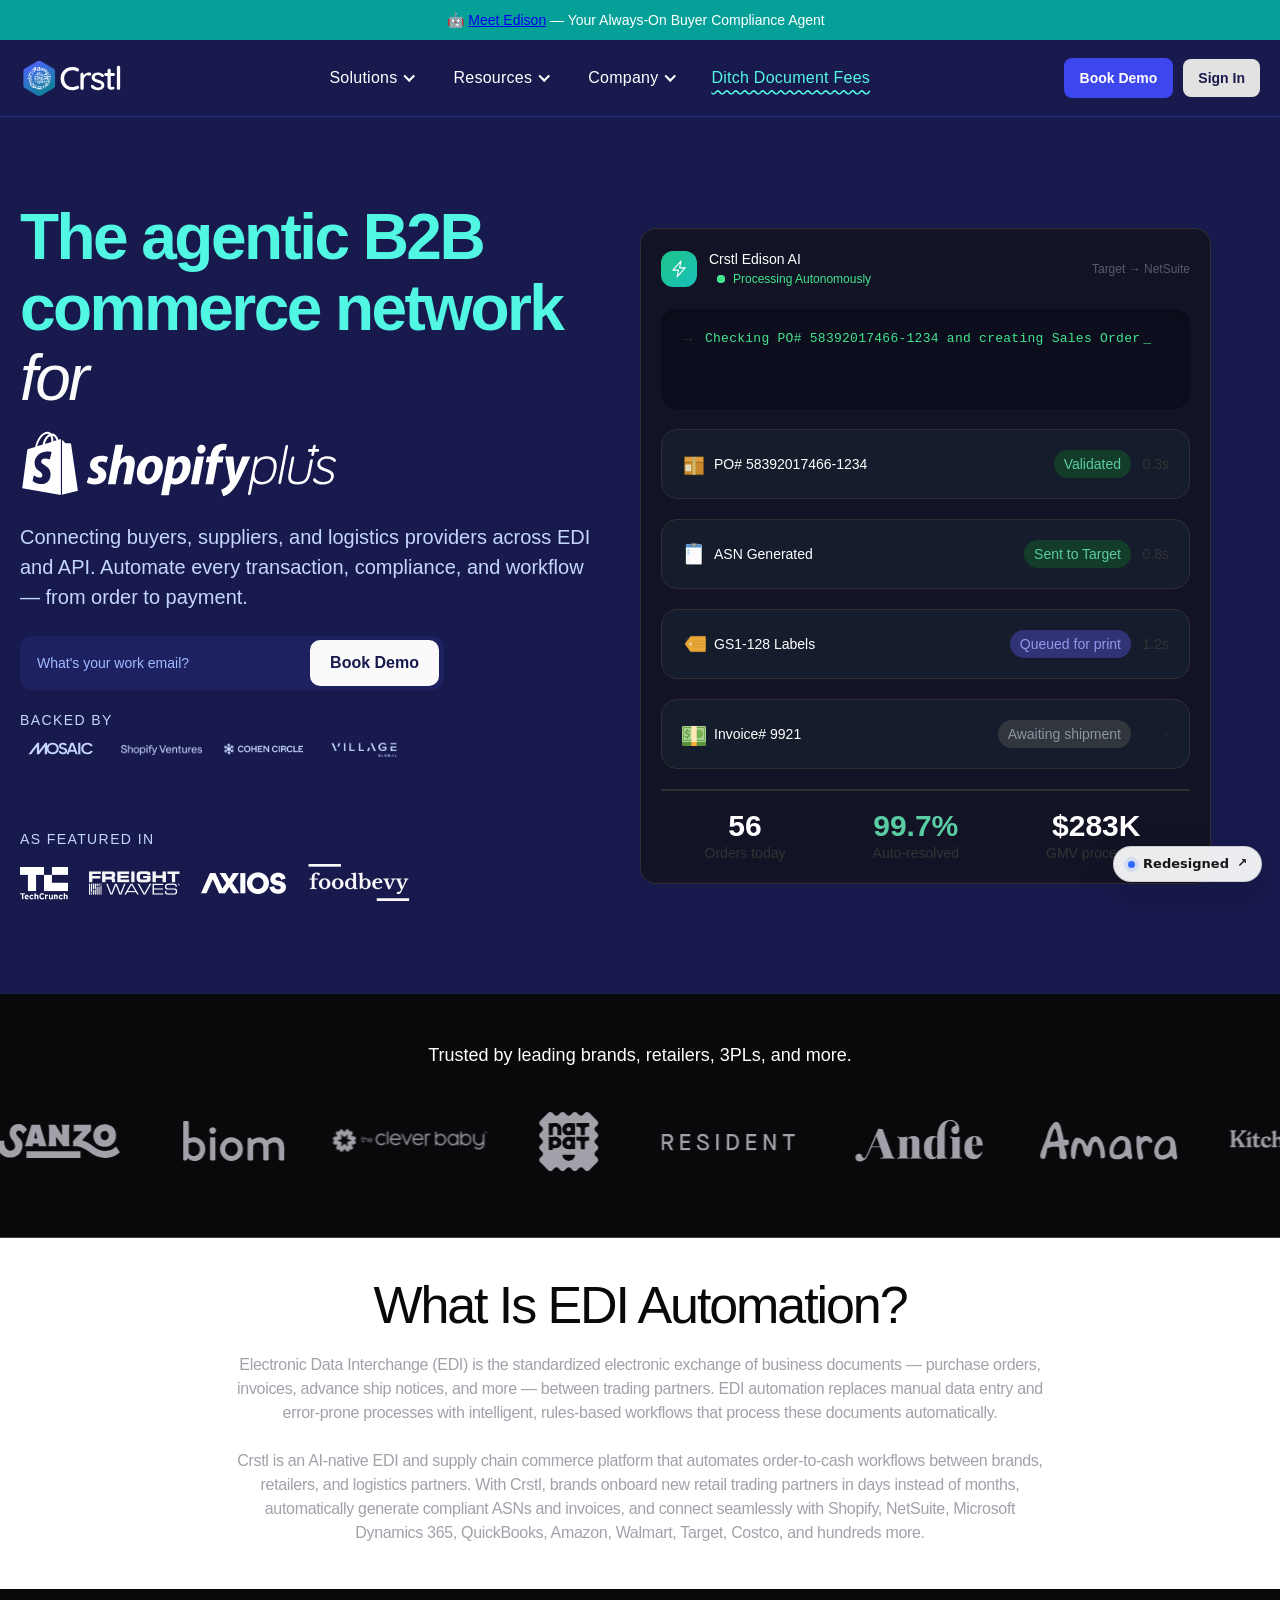
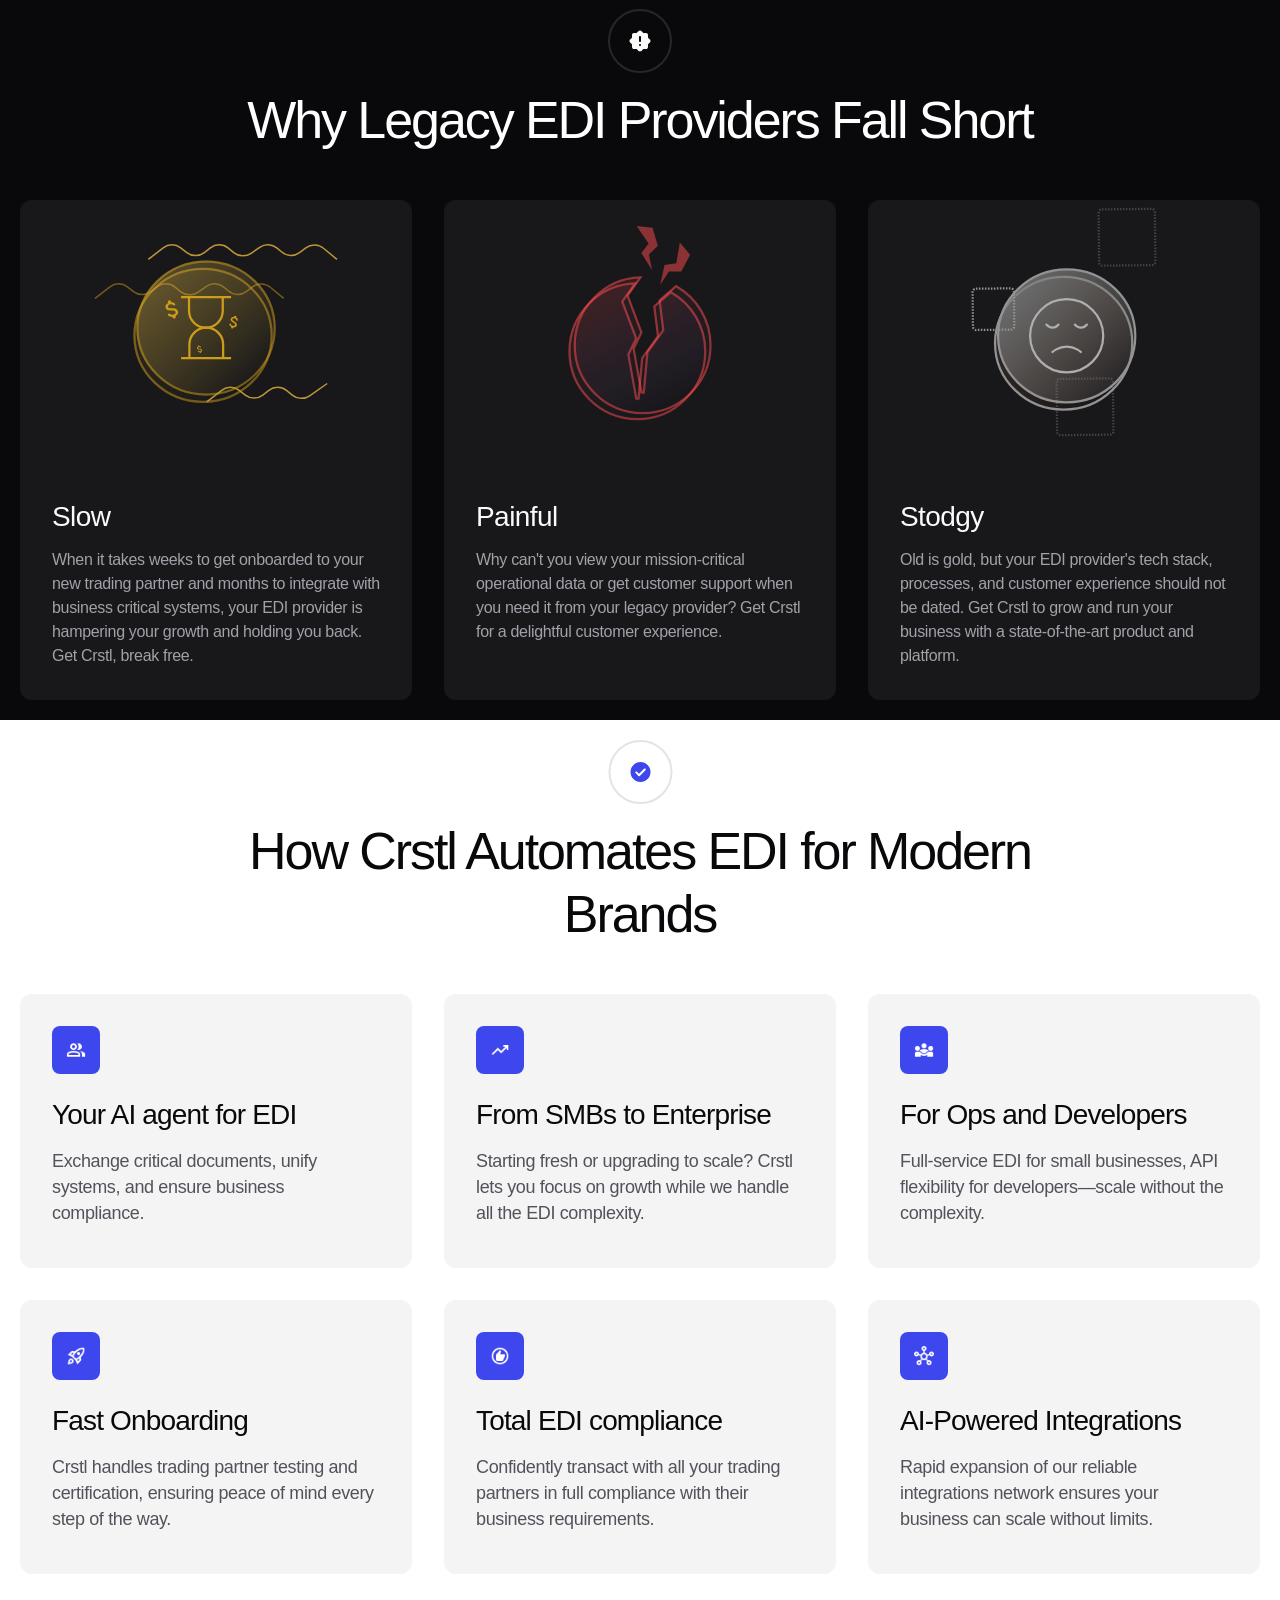
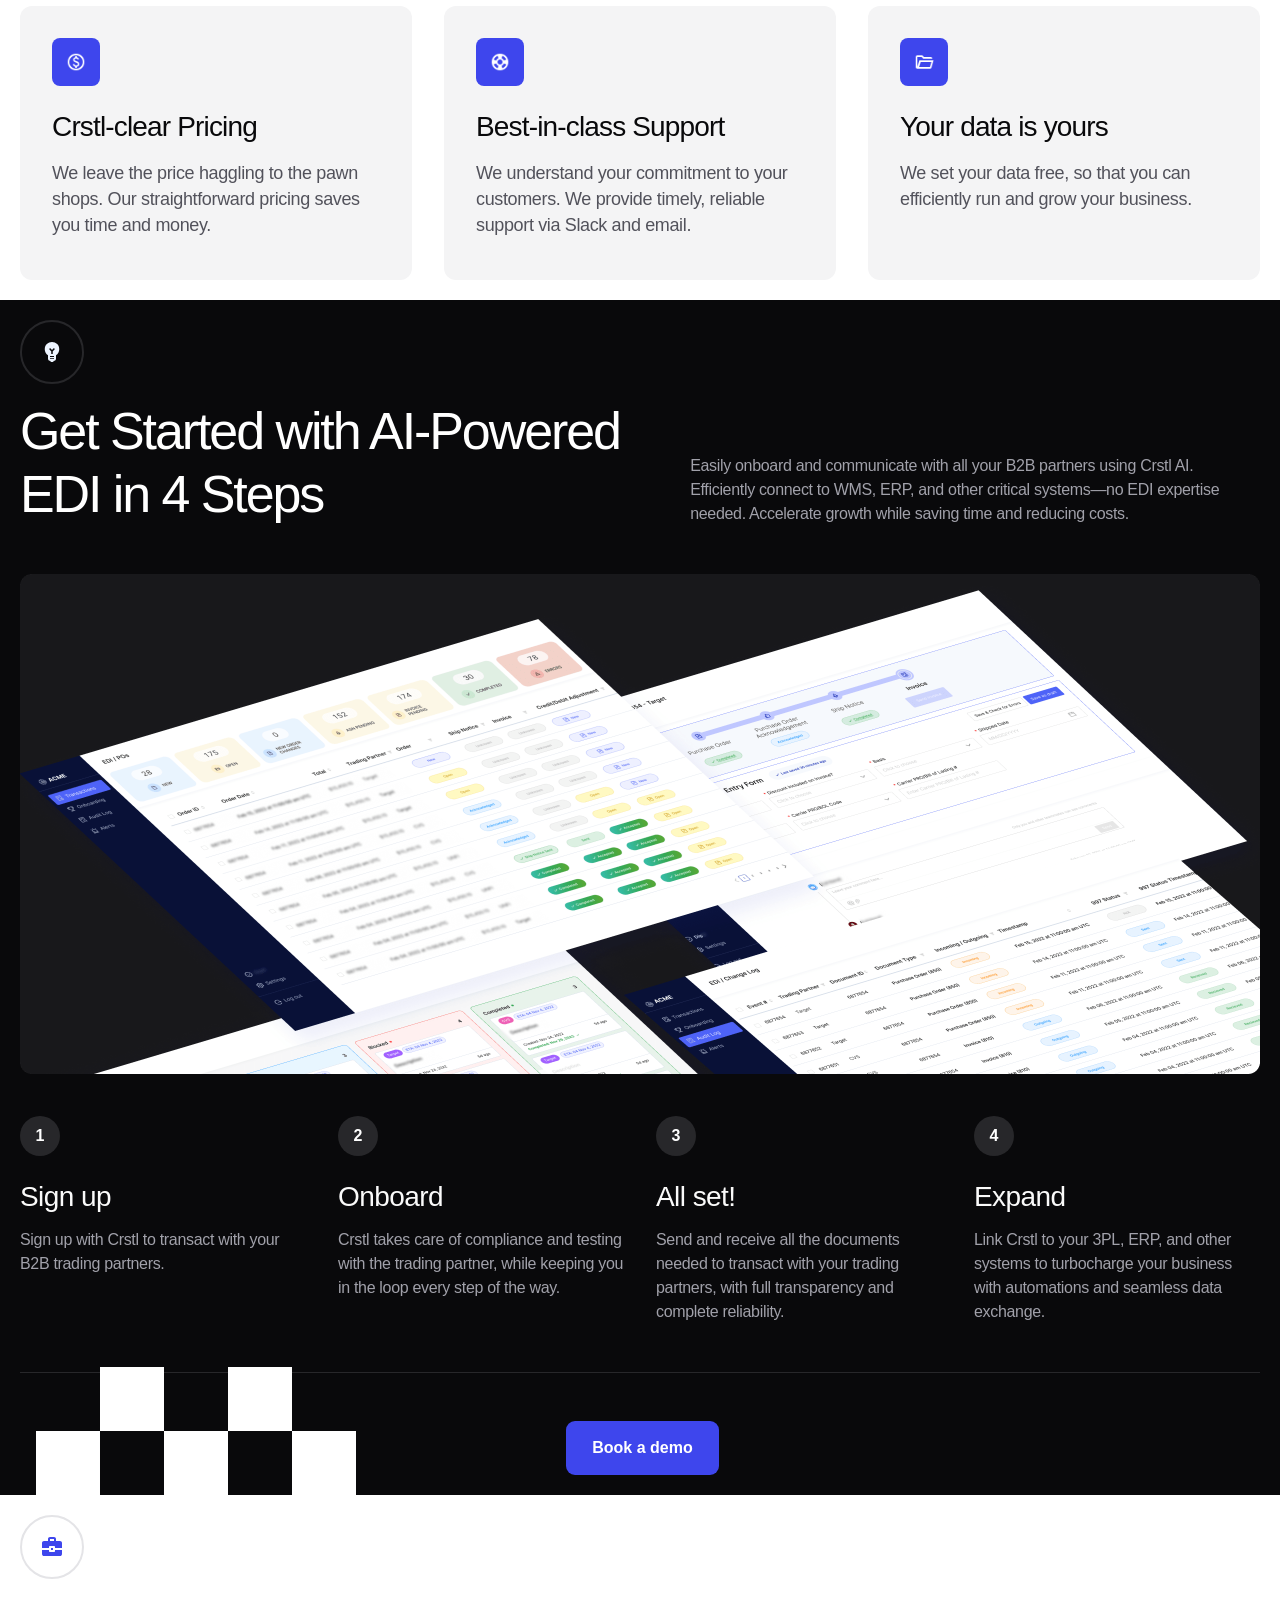
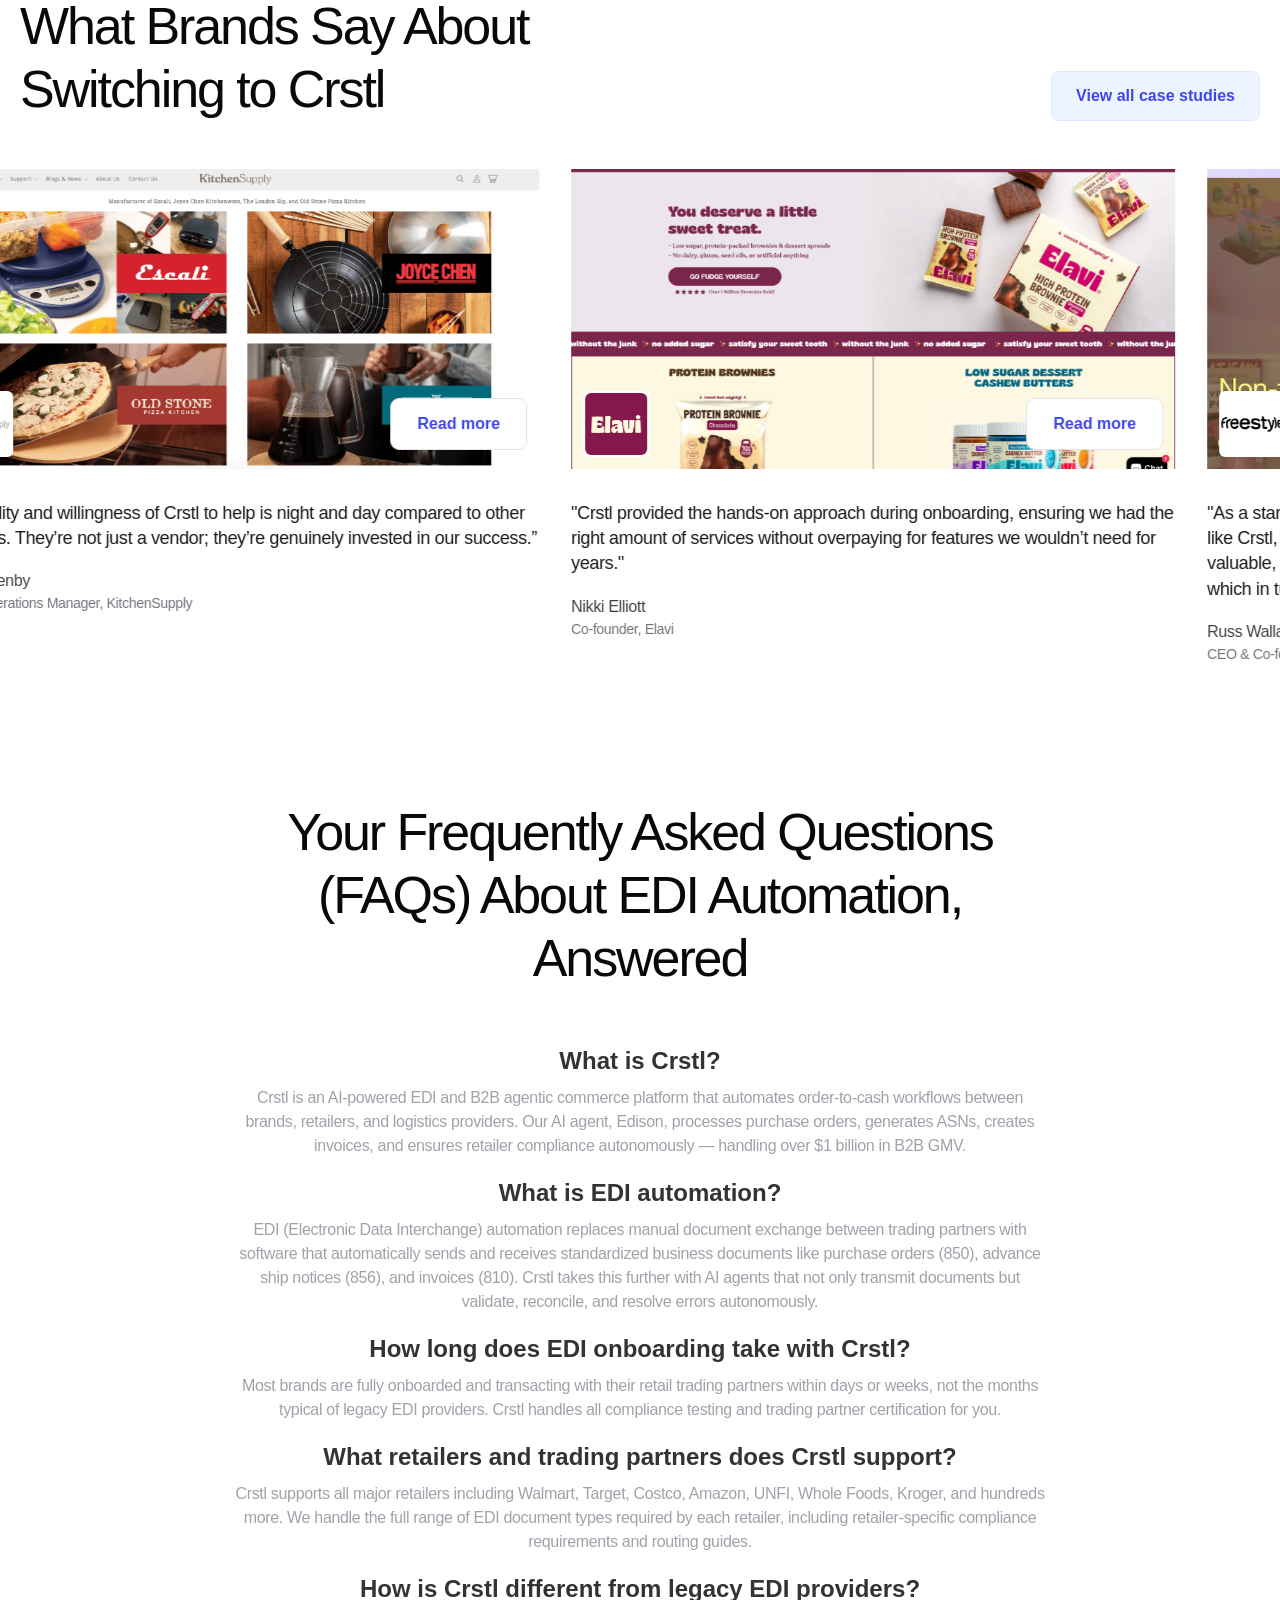
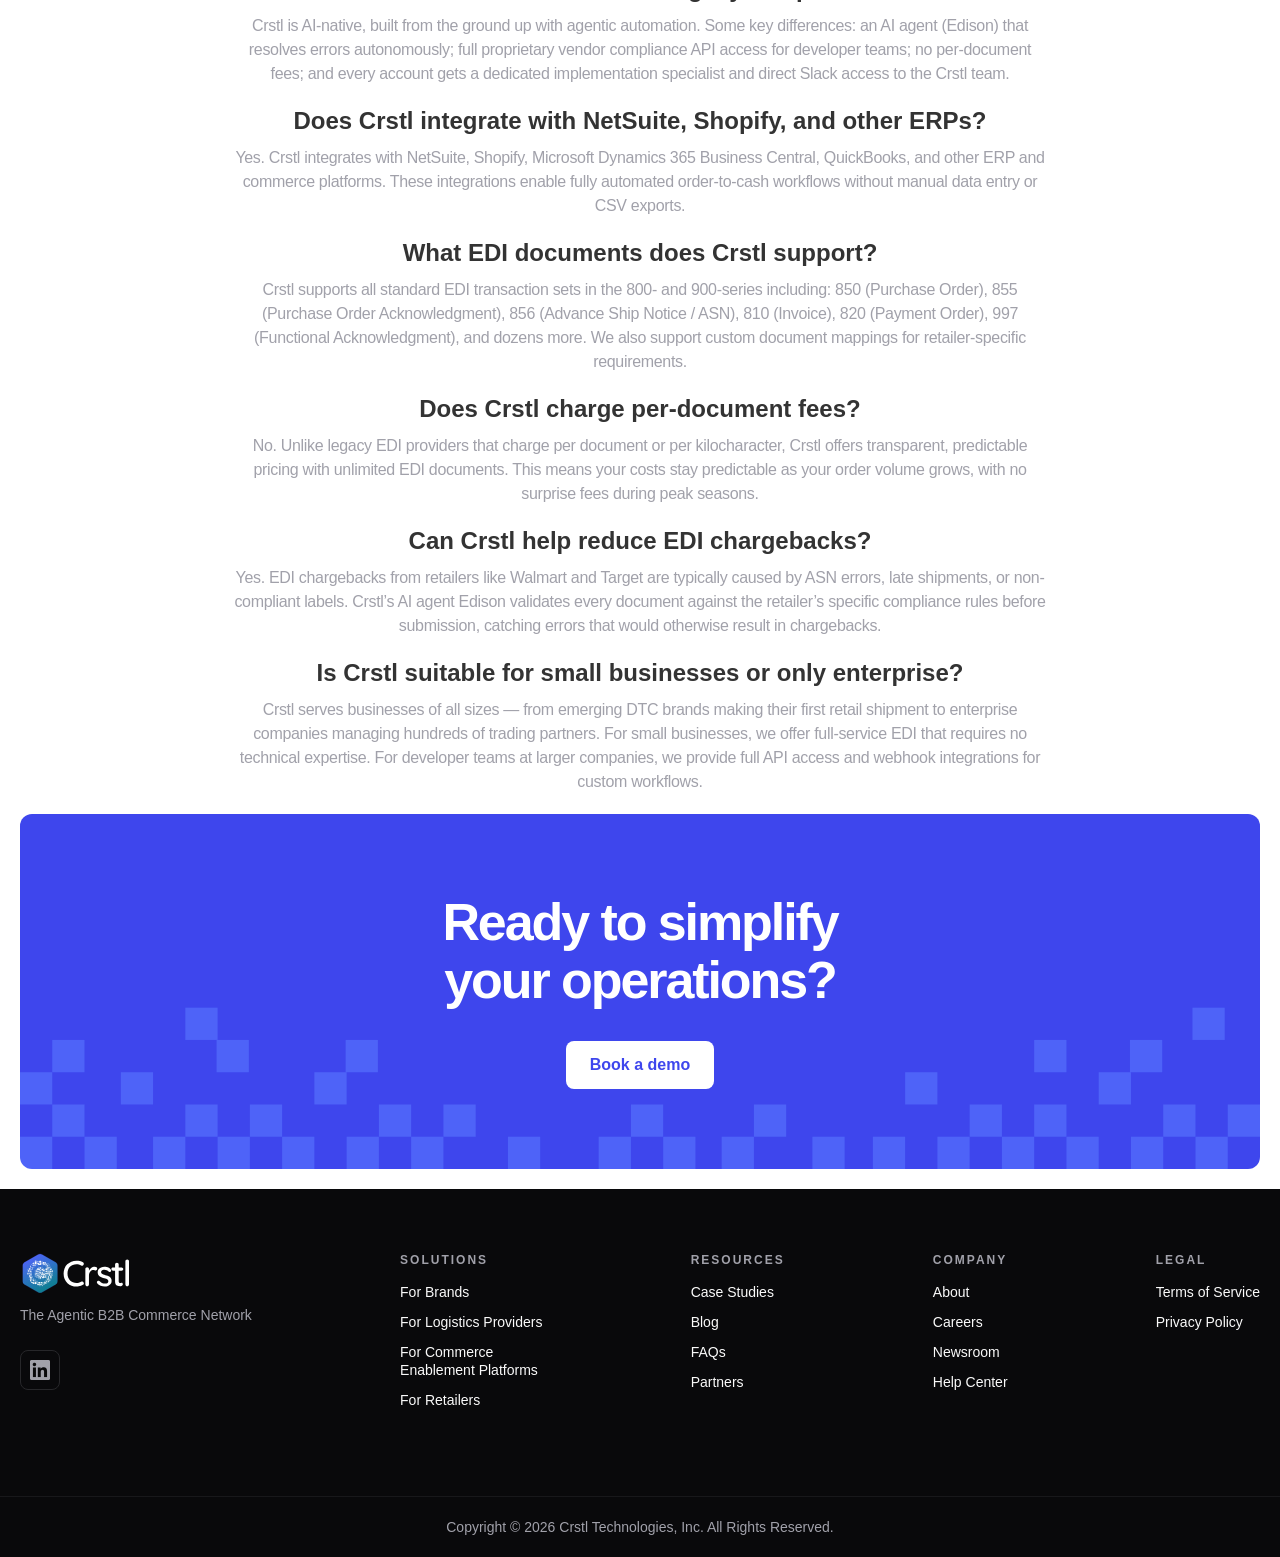
==== commit f4a921e0: "Add homepage comparison links" ====
--- a/snapshots/crstl-ai-before-2026-06-02/index.html
+++ b/snapshots/crstl-ai-before-2026-06-02/index.html
@@ -1931,5 +1931,71 @@
         }, 10); // First slide-out happens after 2 sec
       });
     </script>
+    <style>
+      .crstl-compare-fab {
+        position: fixed;
+        right: 18px;
+        bottom: 18px;
+        z-index: 2147483000;
+        display: inline-flex;
+        align-items: center;
+        gap: 8px;
+        min-height: 36px;
+        padding: 0 14px;
+        border: 1px solid rgba(17, 24, 39, 0.14);
+        border-radius: 999px;
+        background: rgba(255, 255, 255, 0.92);
+        color: #171717;
+        font: 600 13px/1.1 Inter, ui-sans-serif, system-ui, -apple-system, BlinkMacSystemFont, "Segoe UI", sans-serif;
+        text-decoration: none;
+        box-shadow: 0 12px 34px rgba(0, 0, 0, 0.16);
+        -webkit-backdrop-filter: blur(14px);
+        backdrop-filter: blur(14px);
+        transition: transform 160ms ease, background-color 160ms ease, border-color 160ms ease;
+      }
+
+      .crstl-compare-fab::before {
+        content: "";
+        width: 7px;
+        height: 7px;
+        border-radius: 999px;
+        background: #2f6bff;
+        box-shadow: 0 0 0 4px rgba(47, 107, 255, 0.12);
+      }
+
+      .crstl-compare-fab::after {
+        content: "\2197";
+        font-size: 12px;
+        line-height: 1;
+        transform: translateY(-1px);
+      }
+
+      .crstl-compare-fab:hover {
+        transform: translateY(-1px);
+        border-color: rgba(47, 107, 255, 0.34);
+        background: rgba(255, 255, 255, 0.98);
+      }
+
+      .crstl-compare-fab:focus-visible {
+        outline: 2px solid #2f6bff;
+        outline-offset: 3px;
+      }
+
+      @media (max-width: 640px) {
+        .crstl-compare-fab {
+          right: 12px;
+          bottom: 12px;
+          min-height: 34px;
+          padding-inline: 12px;
+        }
+      }
+
+      @media (prefers-reduced-motion: reduce) {
+        .crstl-compare-fab {
+          transition: none;
+        }
+      }
+    </style>
+    <a class="crstl-compare-fab" href="../../" aria-label="View the redesigned homepage">Redesigned</a>
   </body>
-</html>+</html>
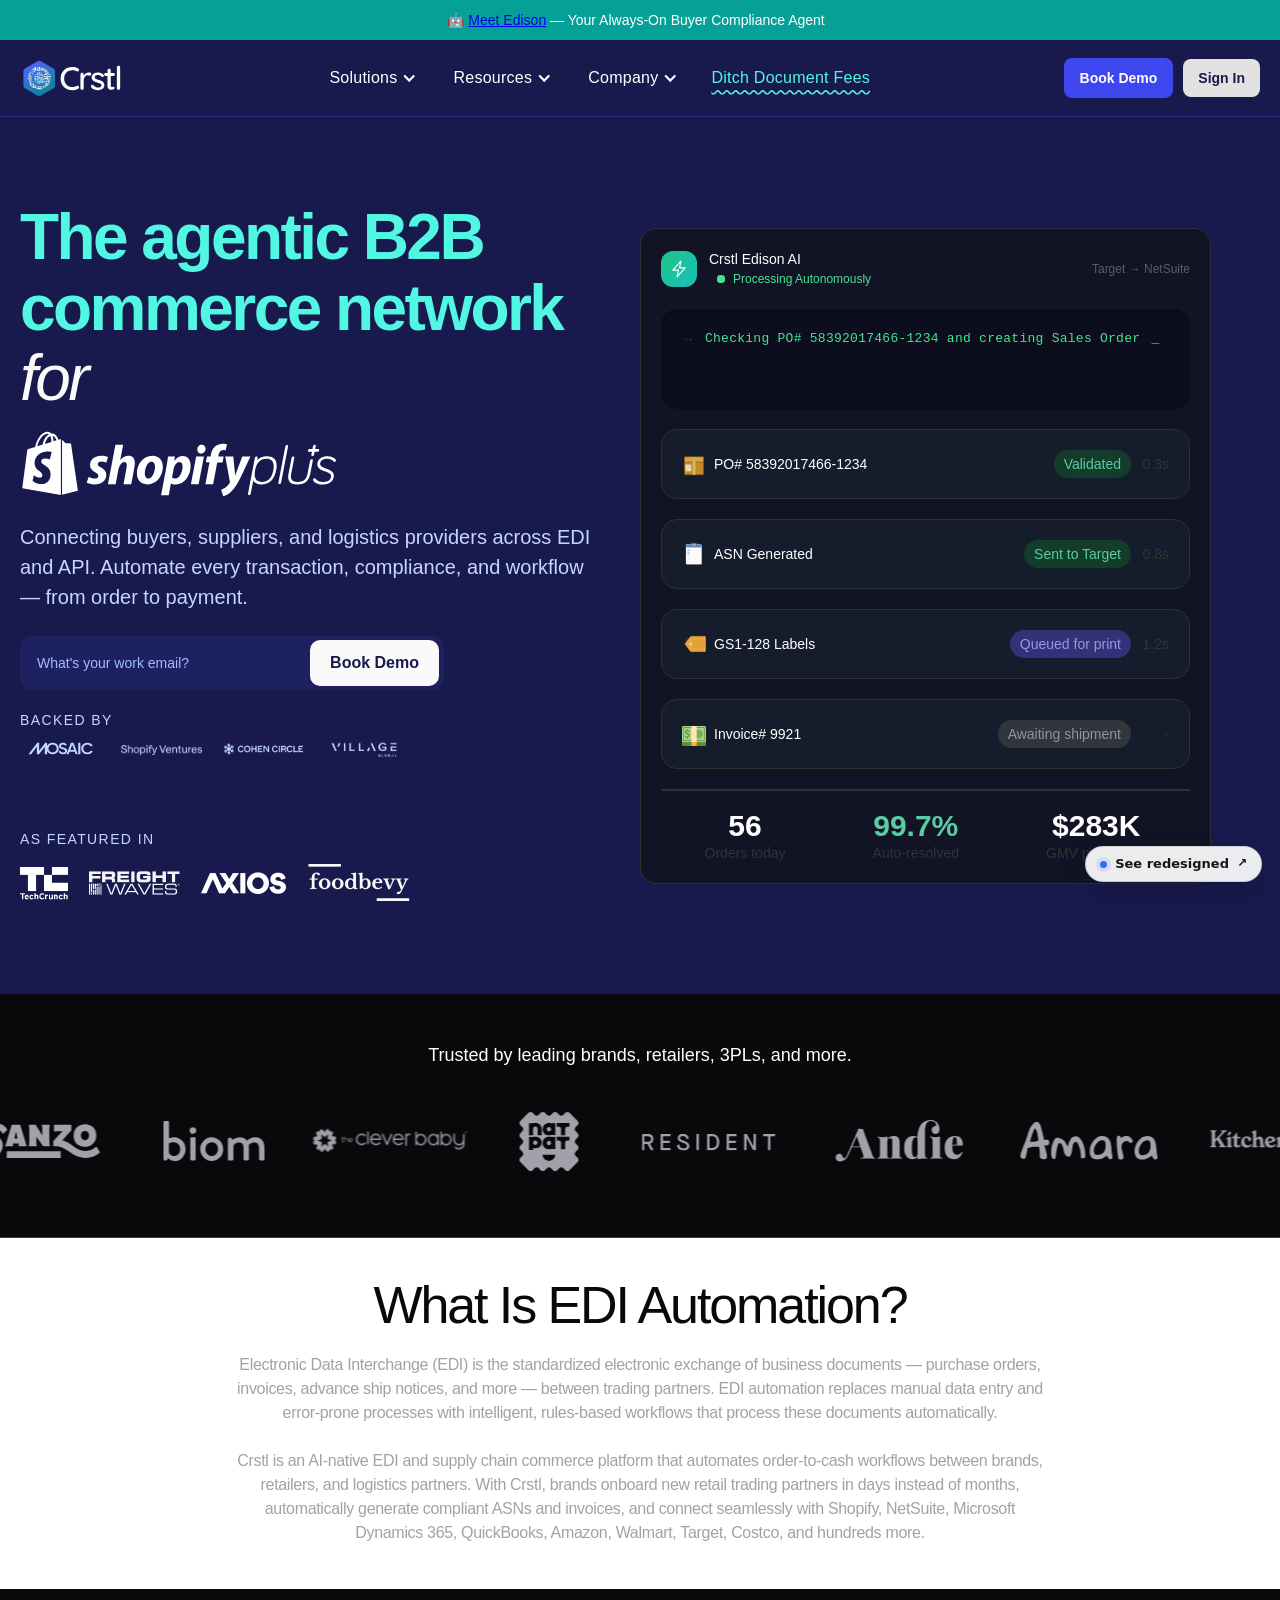
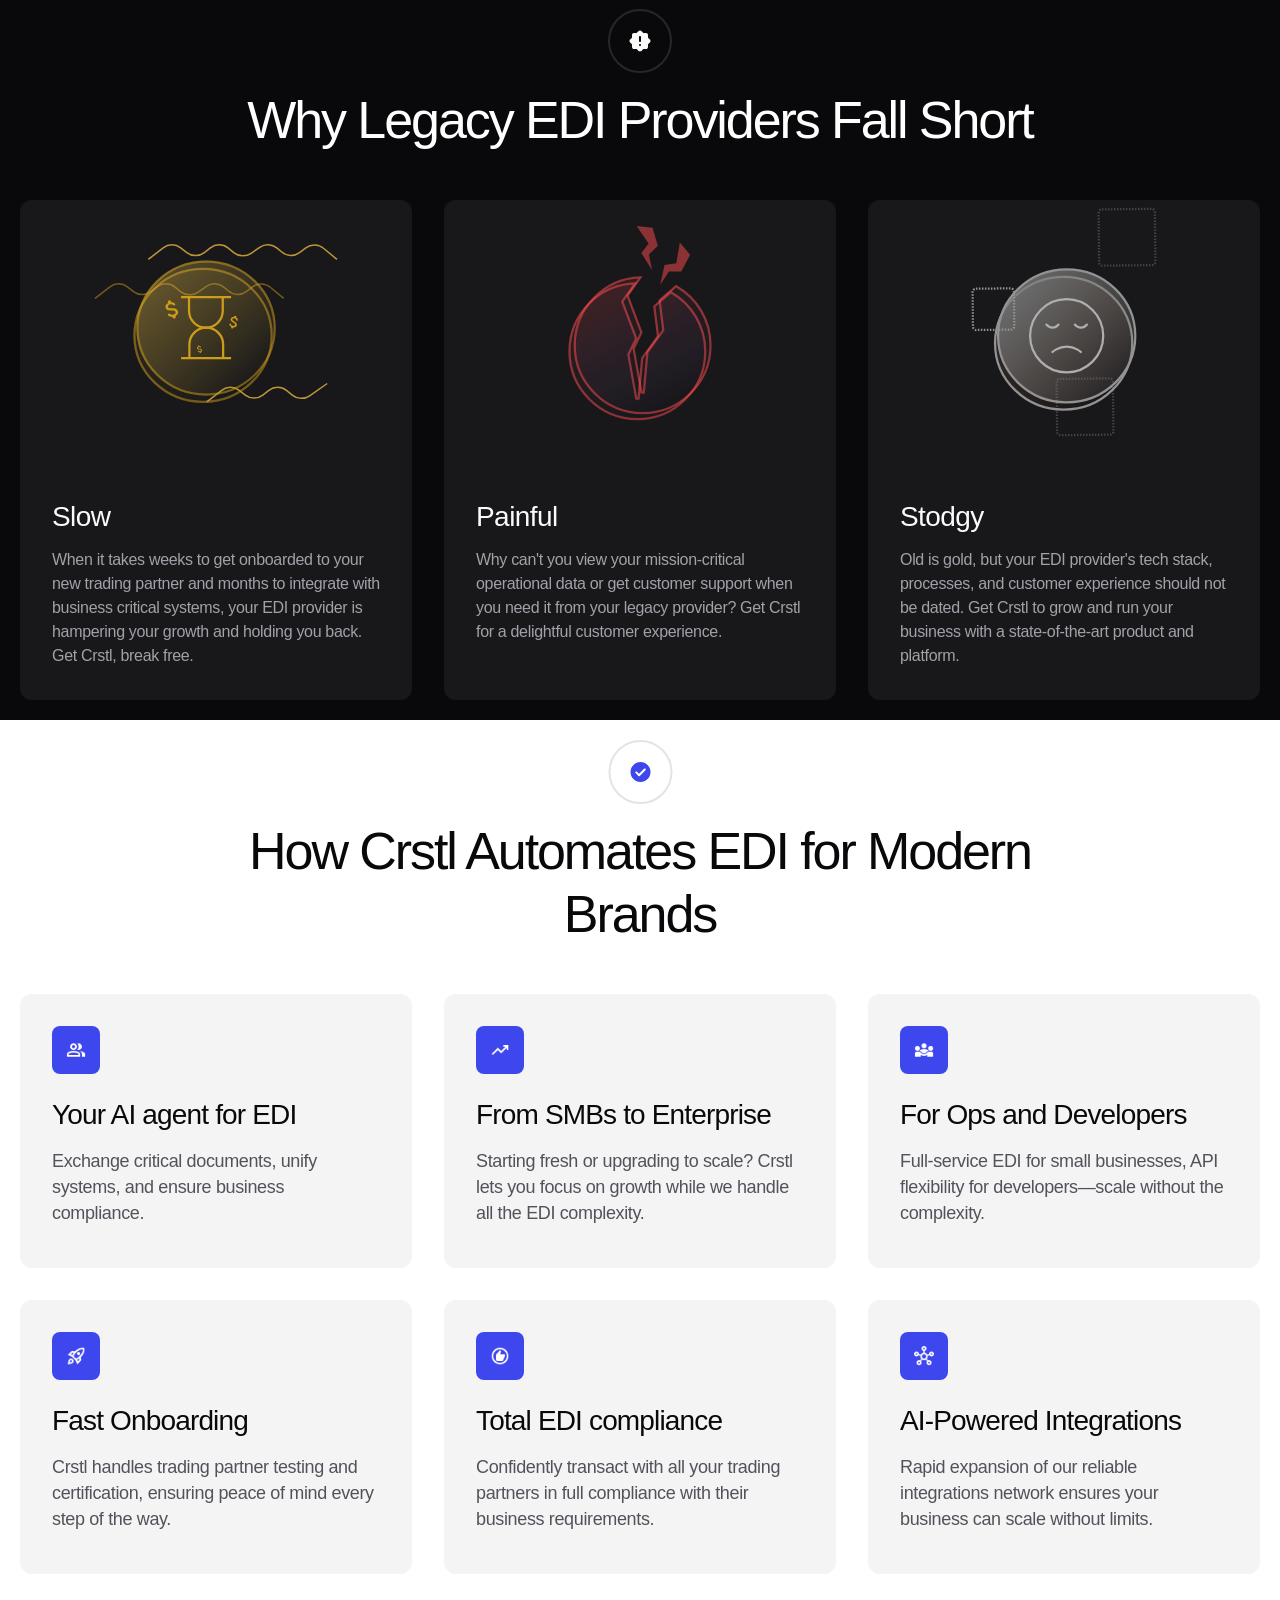
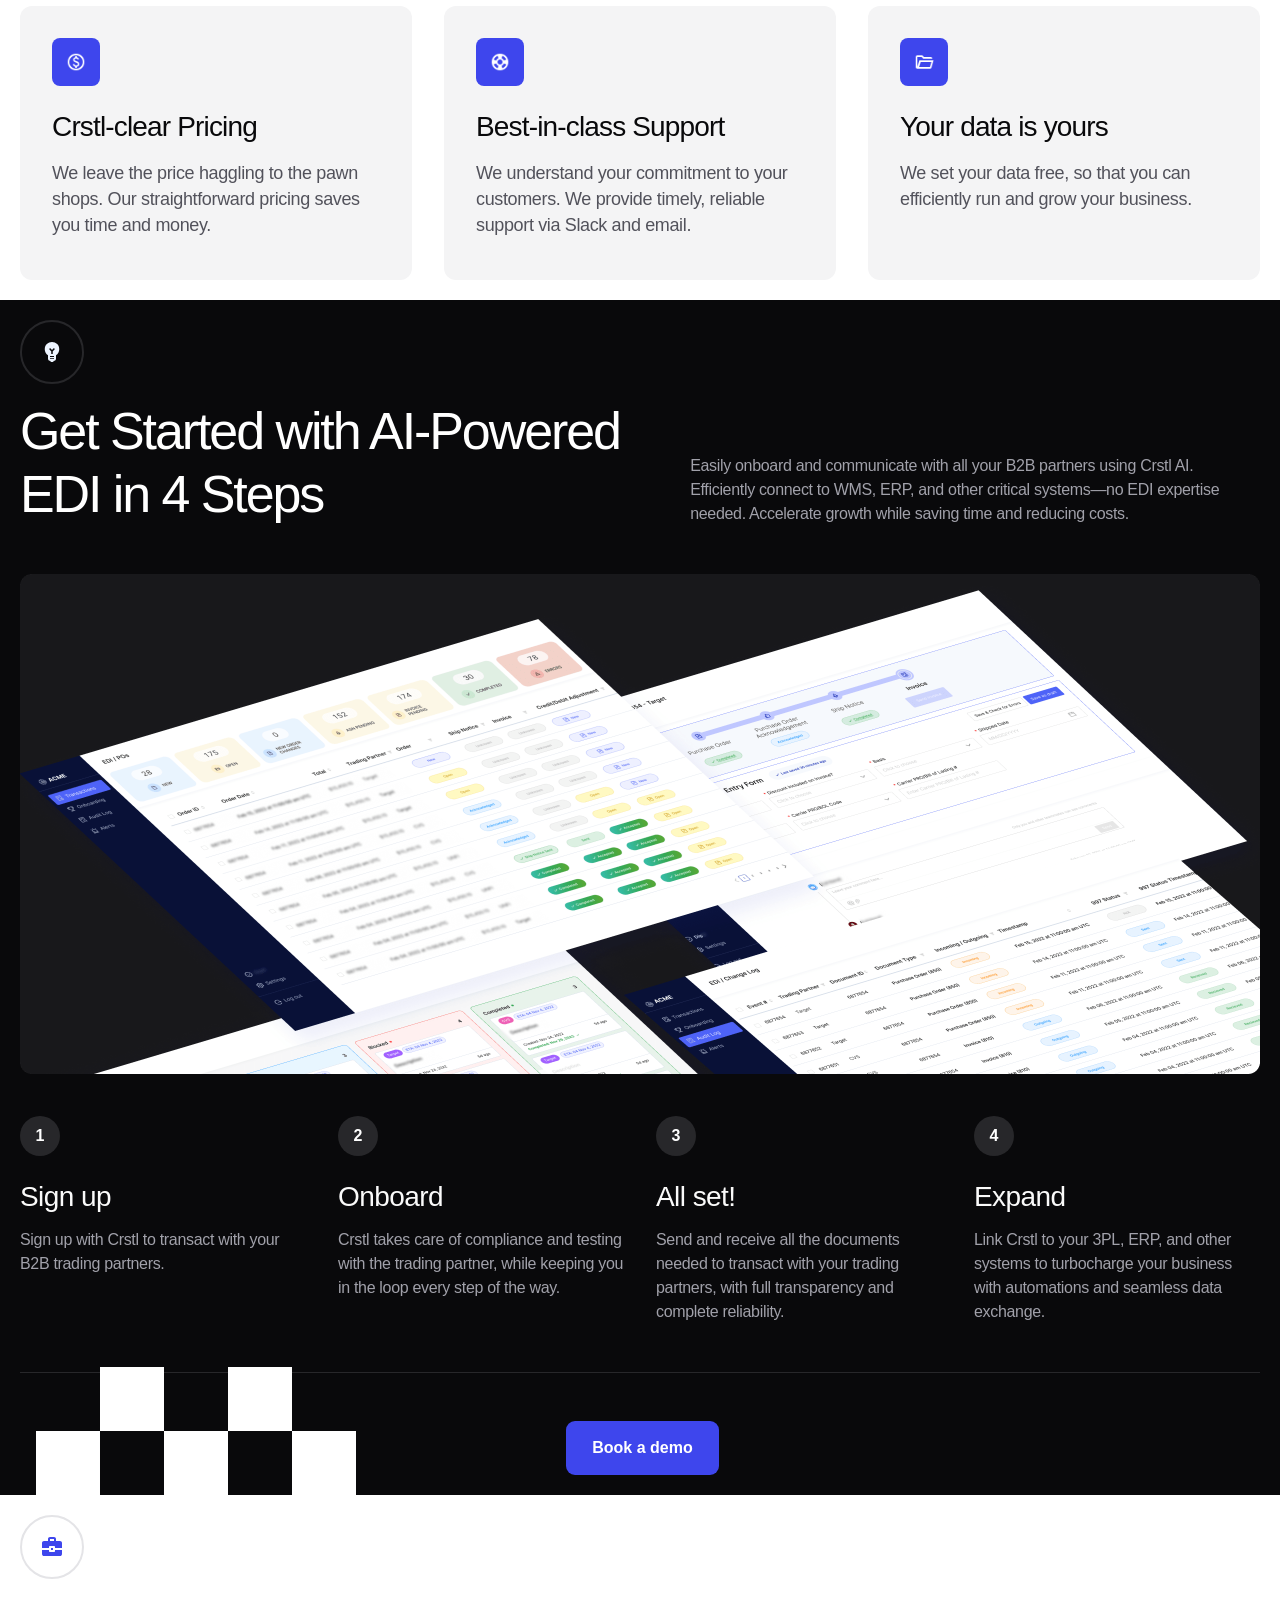
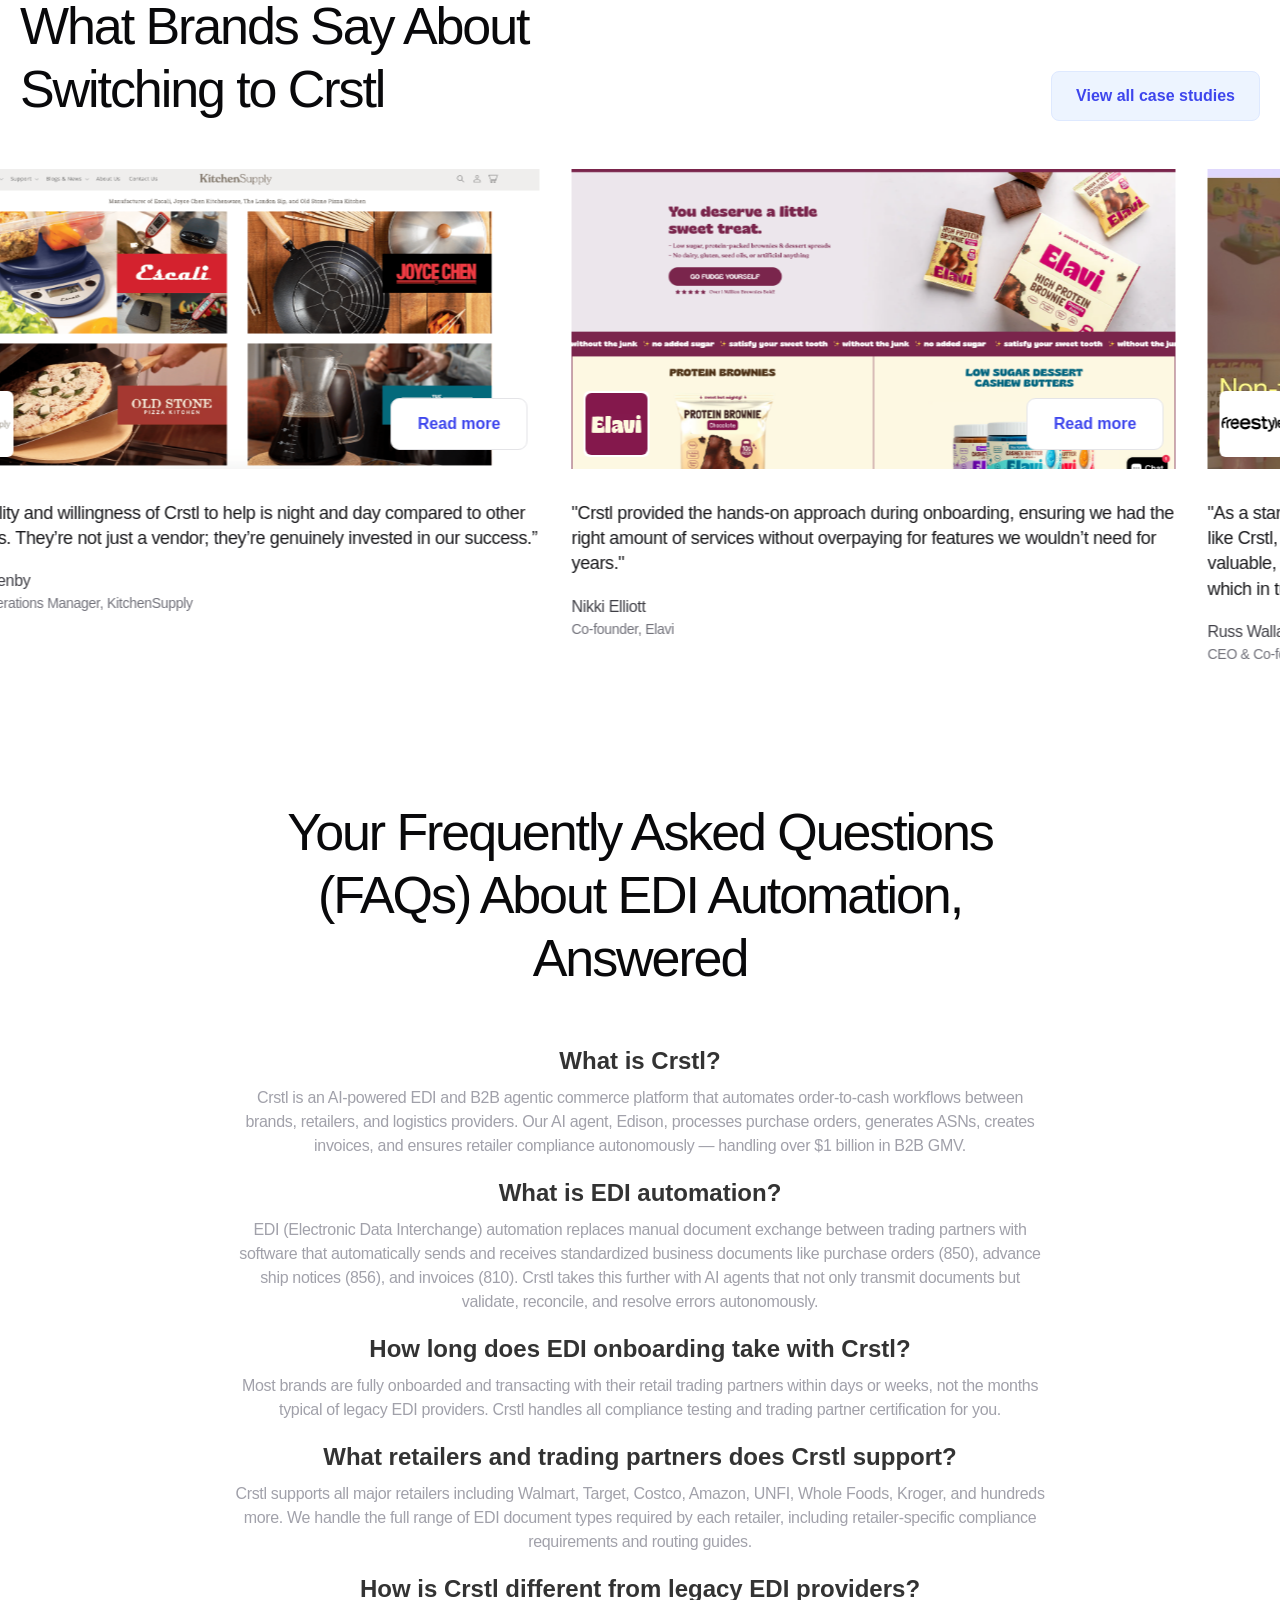
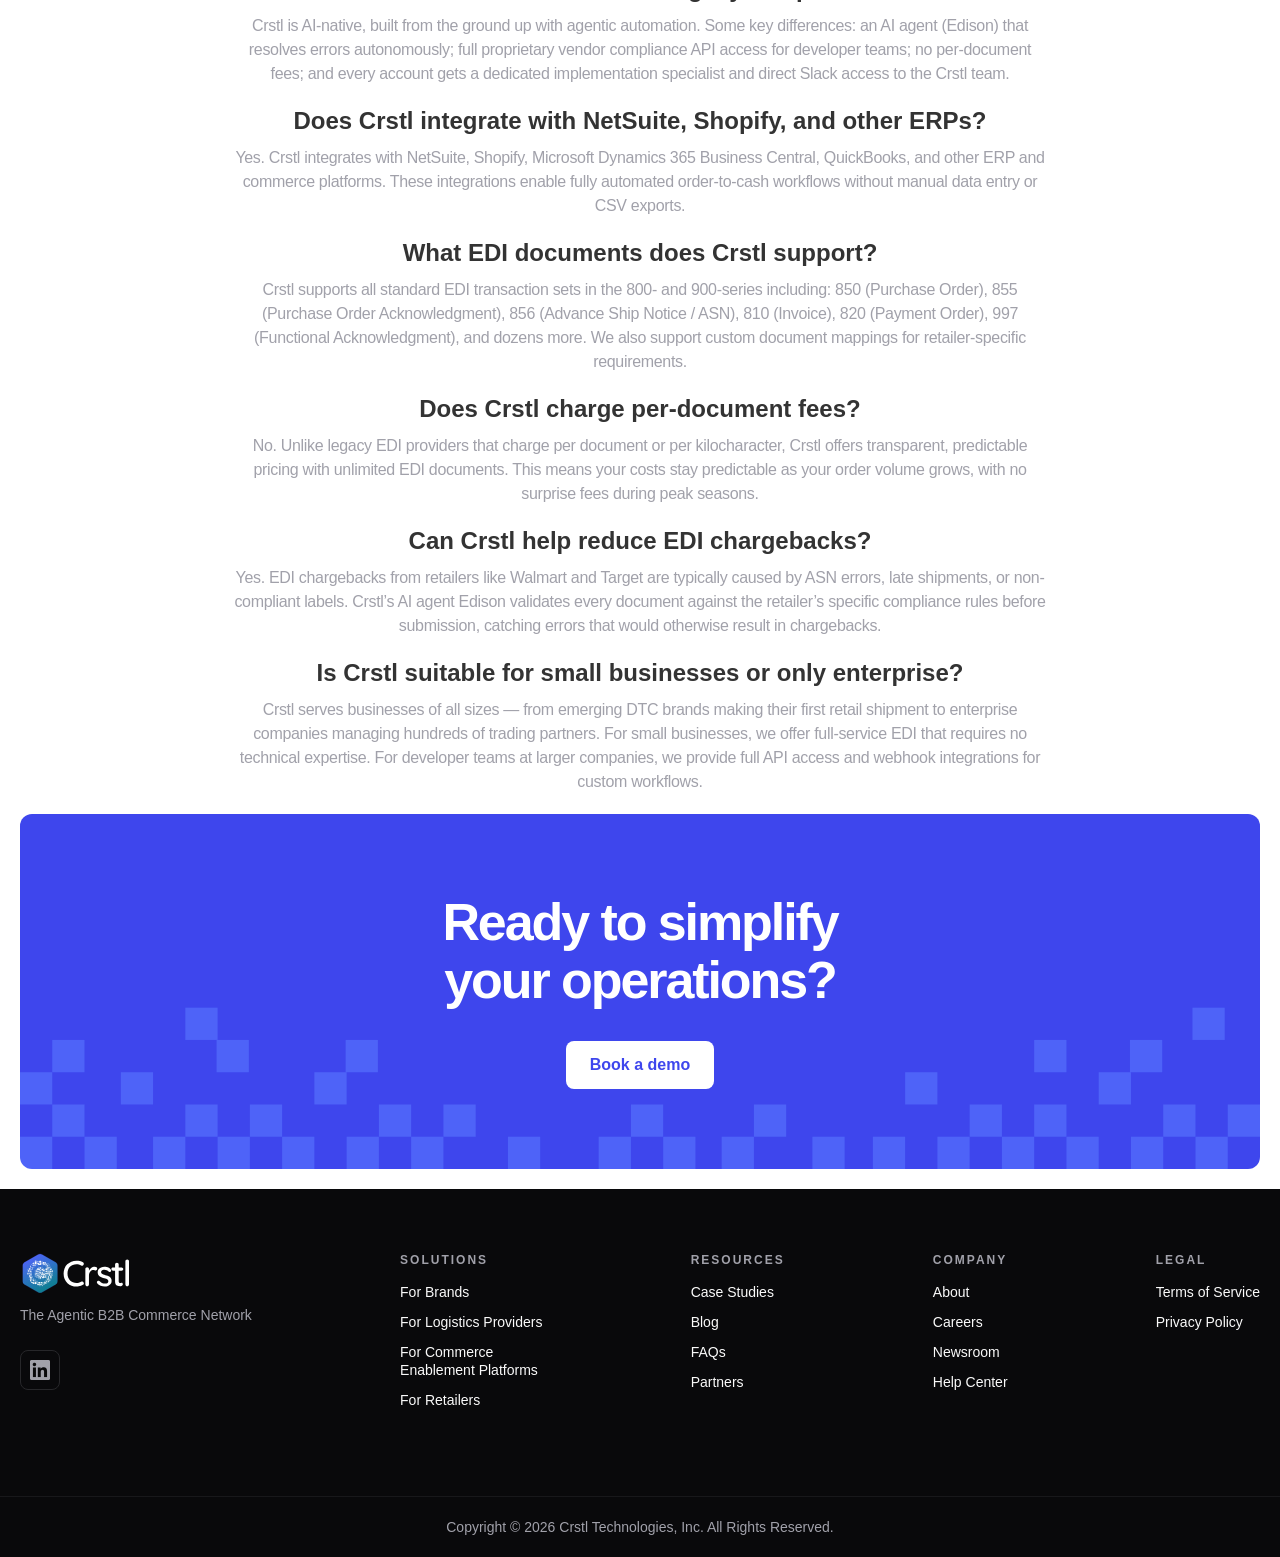
==== commit ec11eb1c: "Update comparison button labels" ====
--- a/snapshots/crstl-ai-before-2026-06-02/index.html
+++ b/snapshots/crstl-ai-before-2026-06-02/index.html
@@ -1996,6 +1996,6 @@
         }
       }
     </style>
-    <a class="crstl-compare-fab" href="../../" aria-label="View the redesigned homepage">Redesigned</a>
+    <a class="crstl-compare-fab" href="../../" aria-label="See redesigned homepage">See redesigned</a>
   </body>
 </html>
